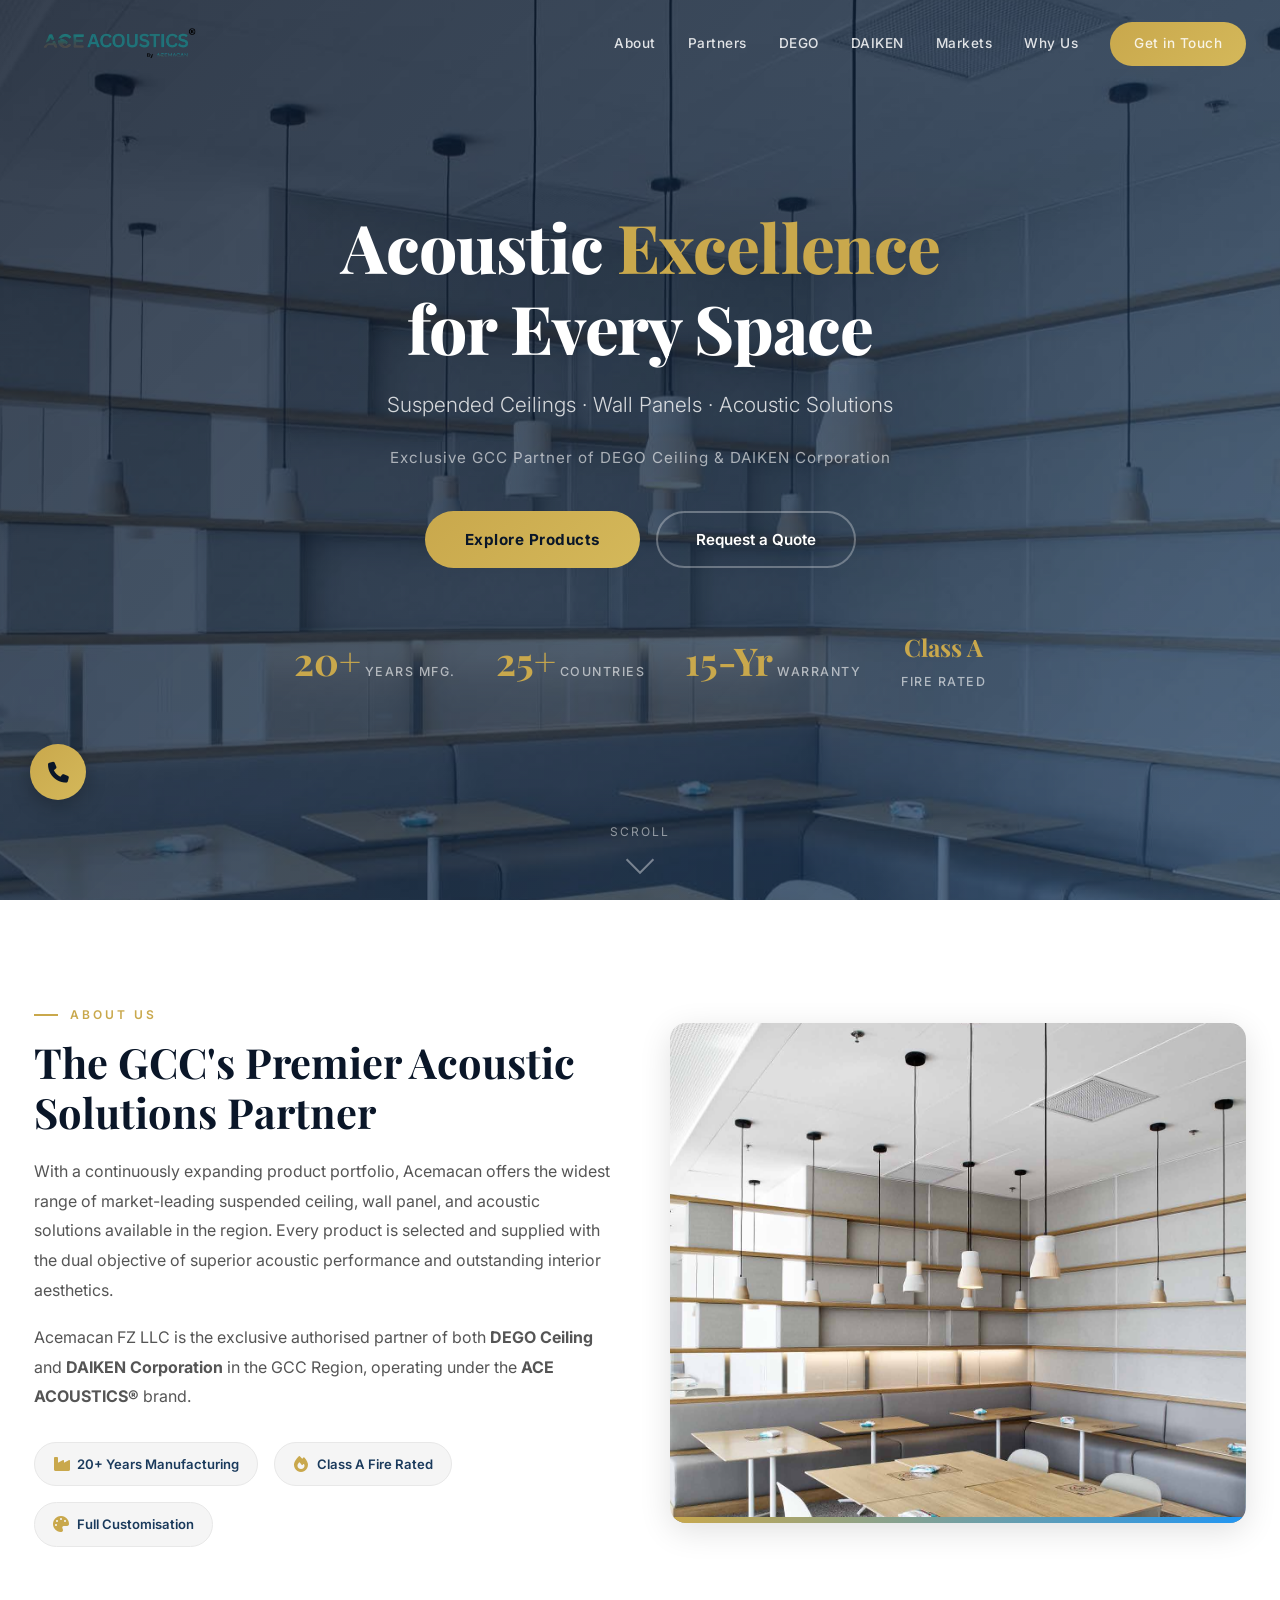
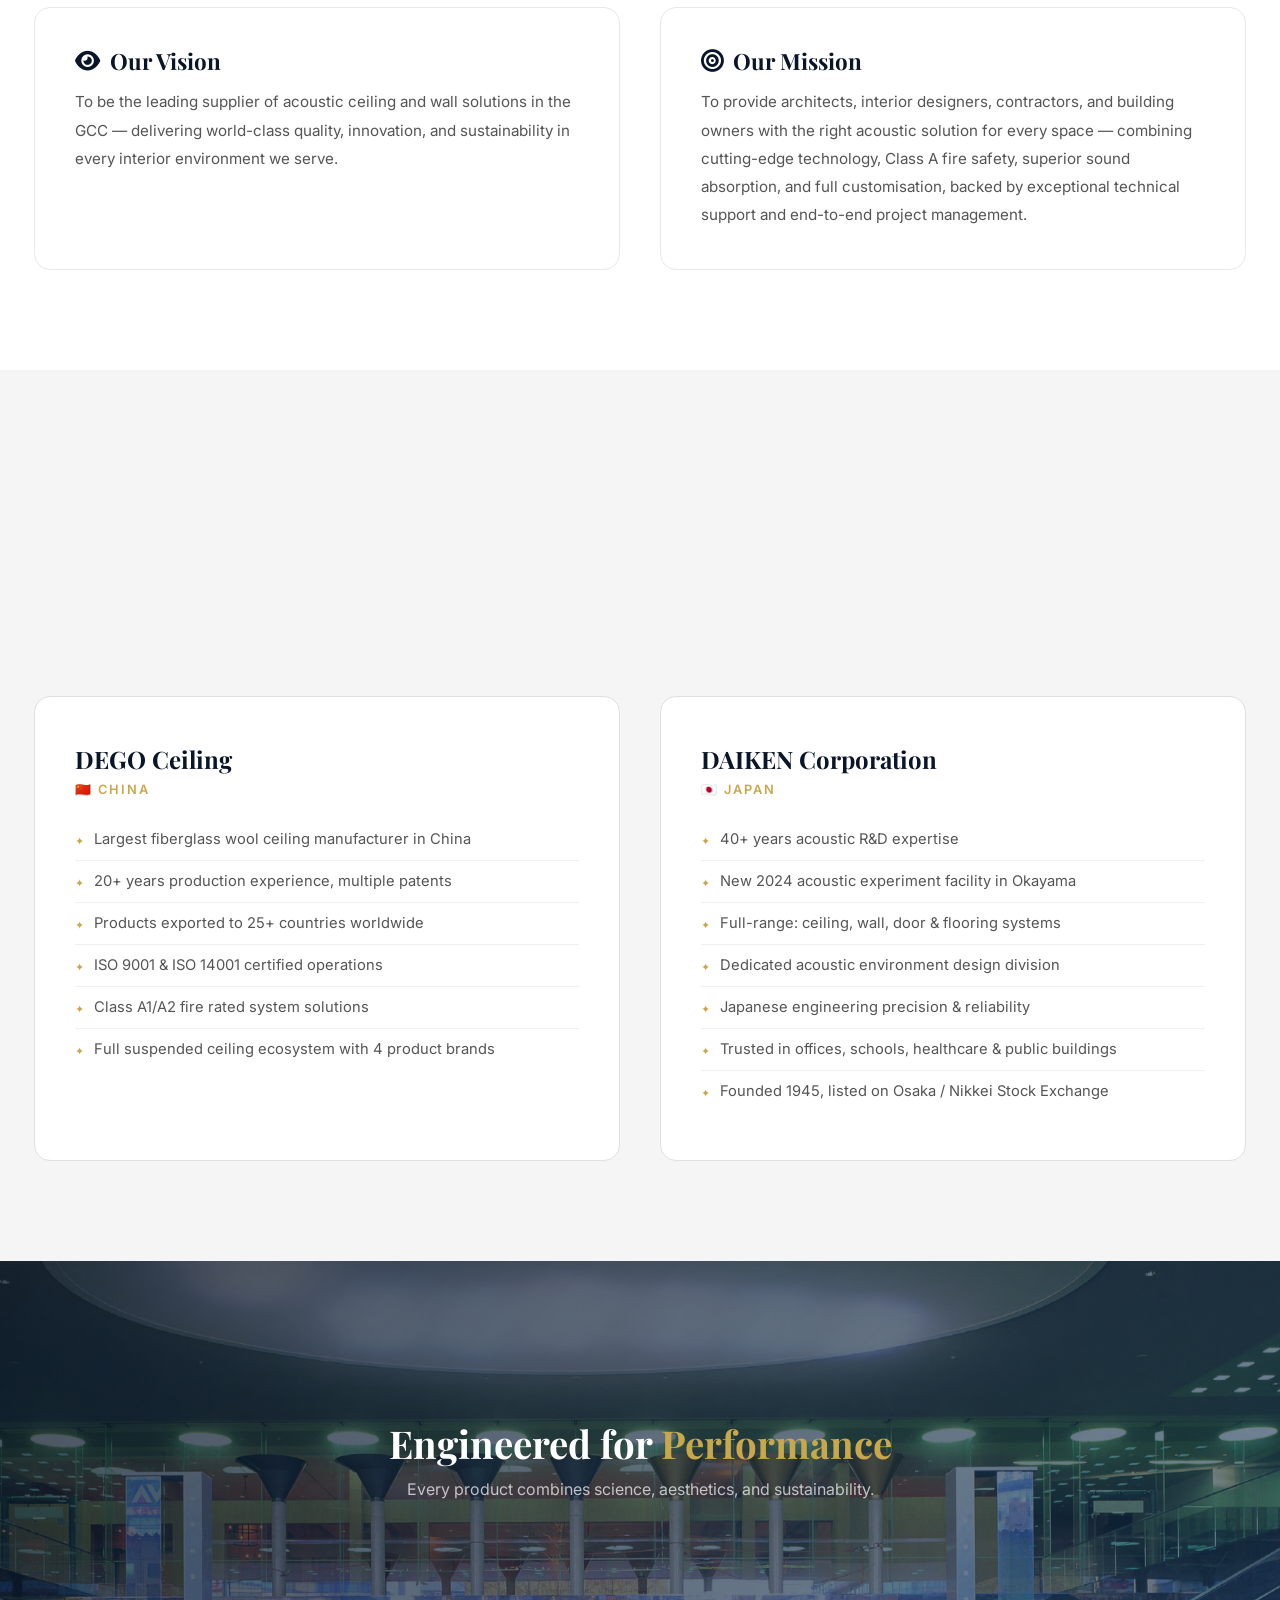
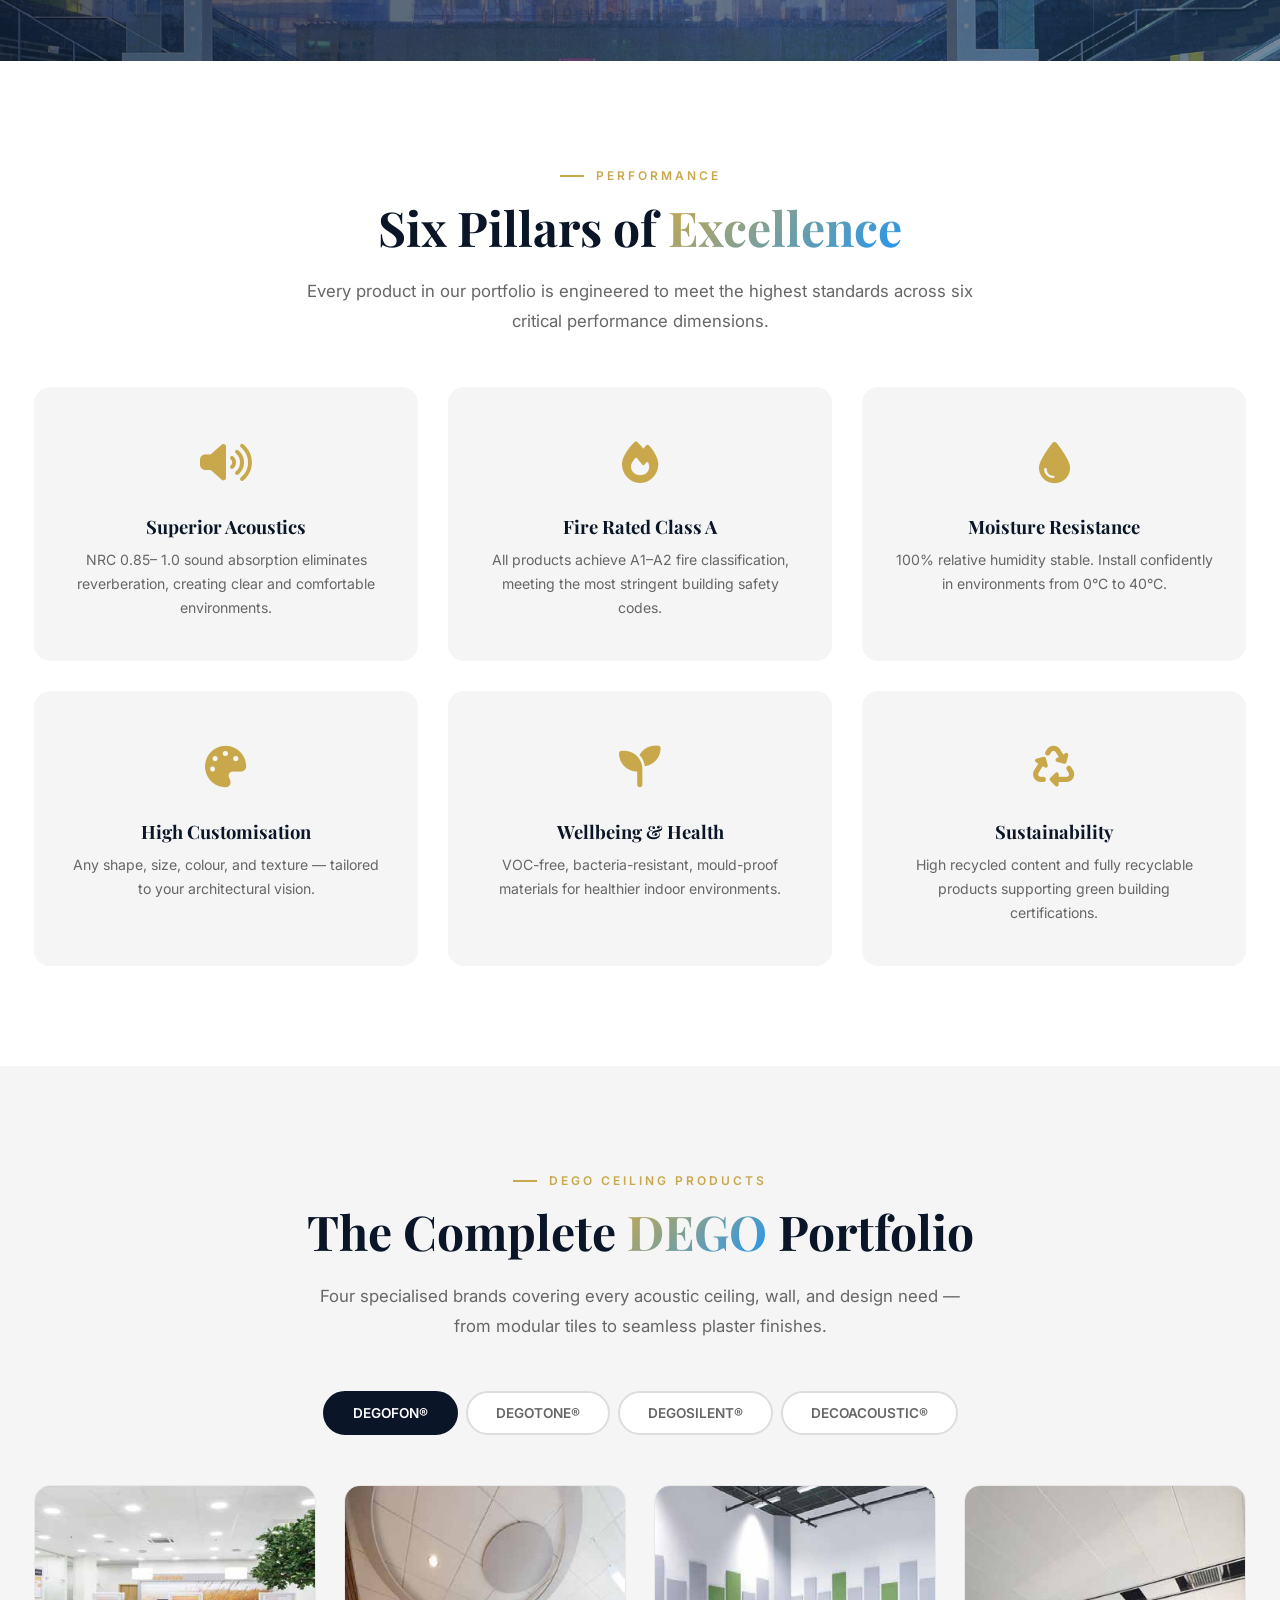
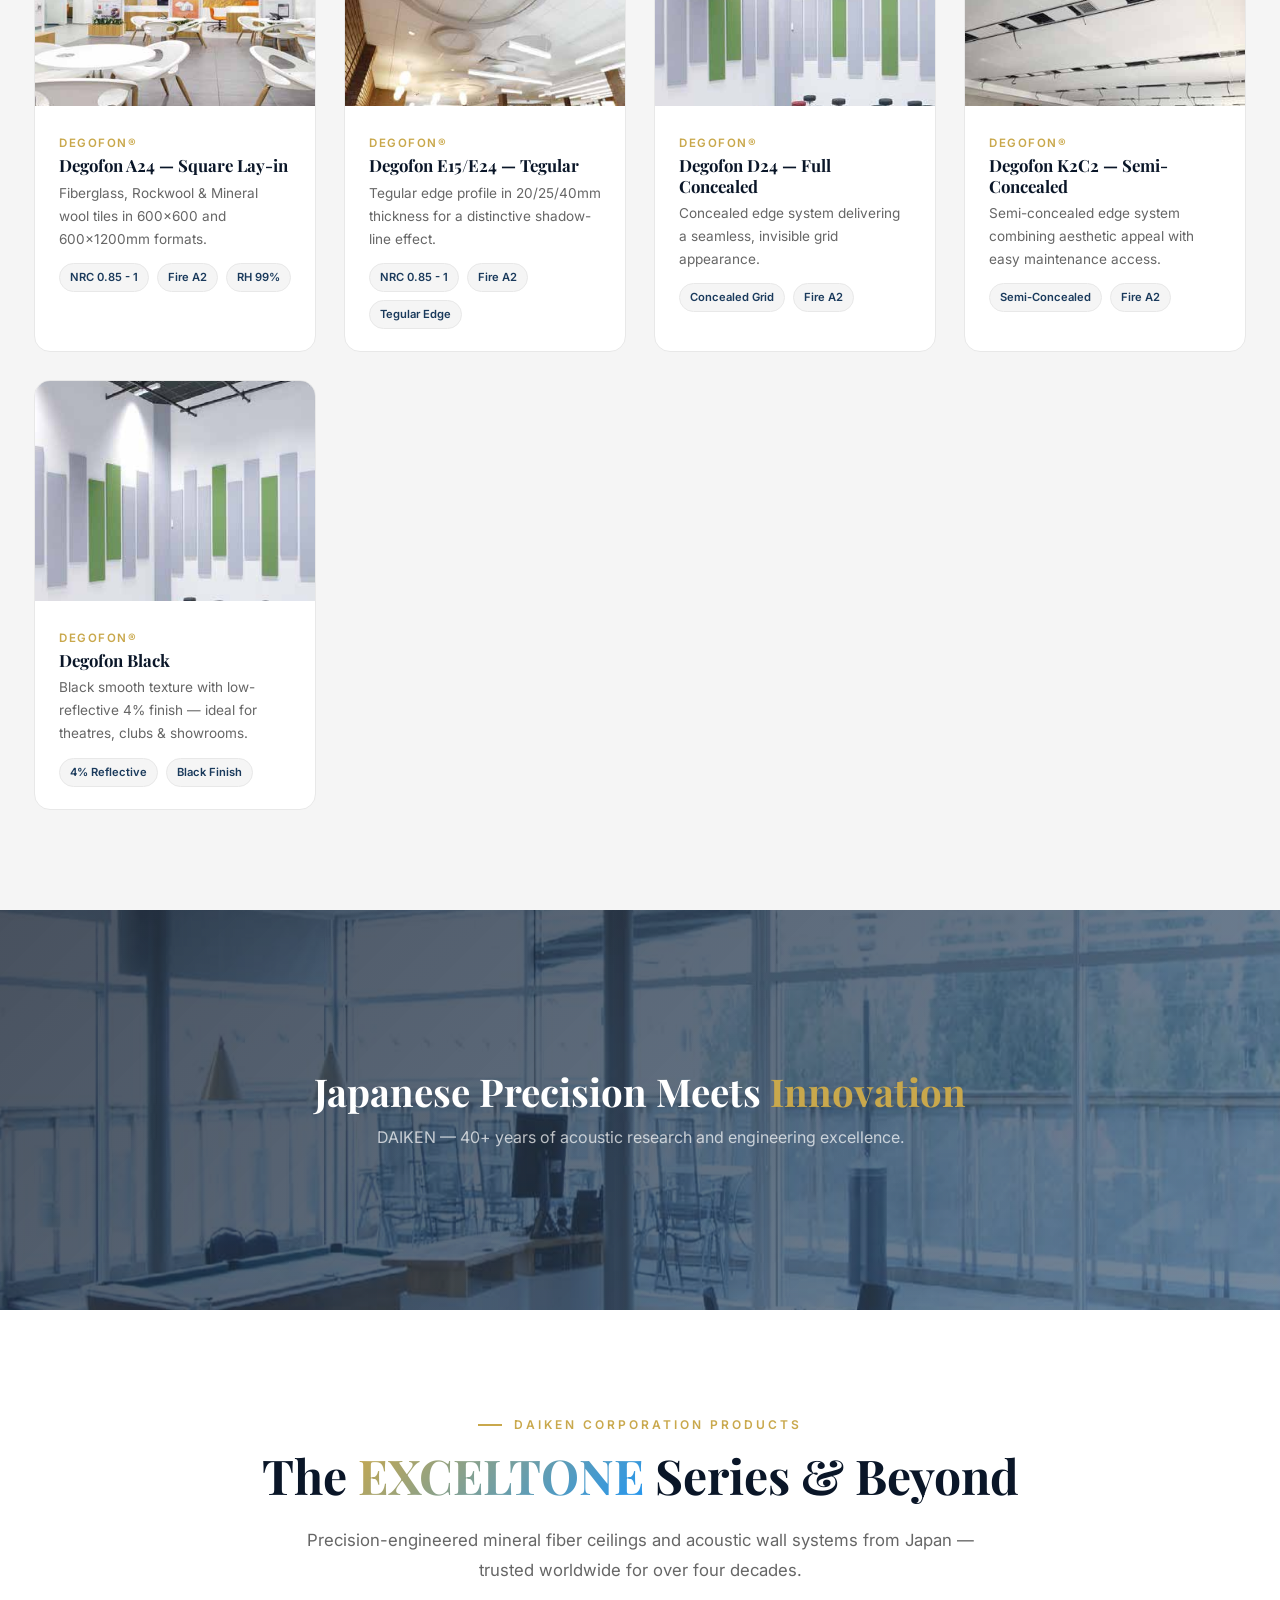
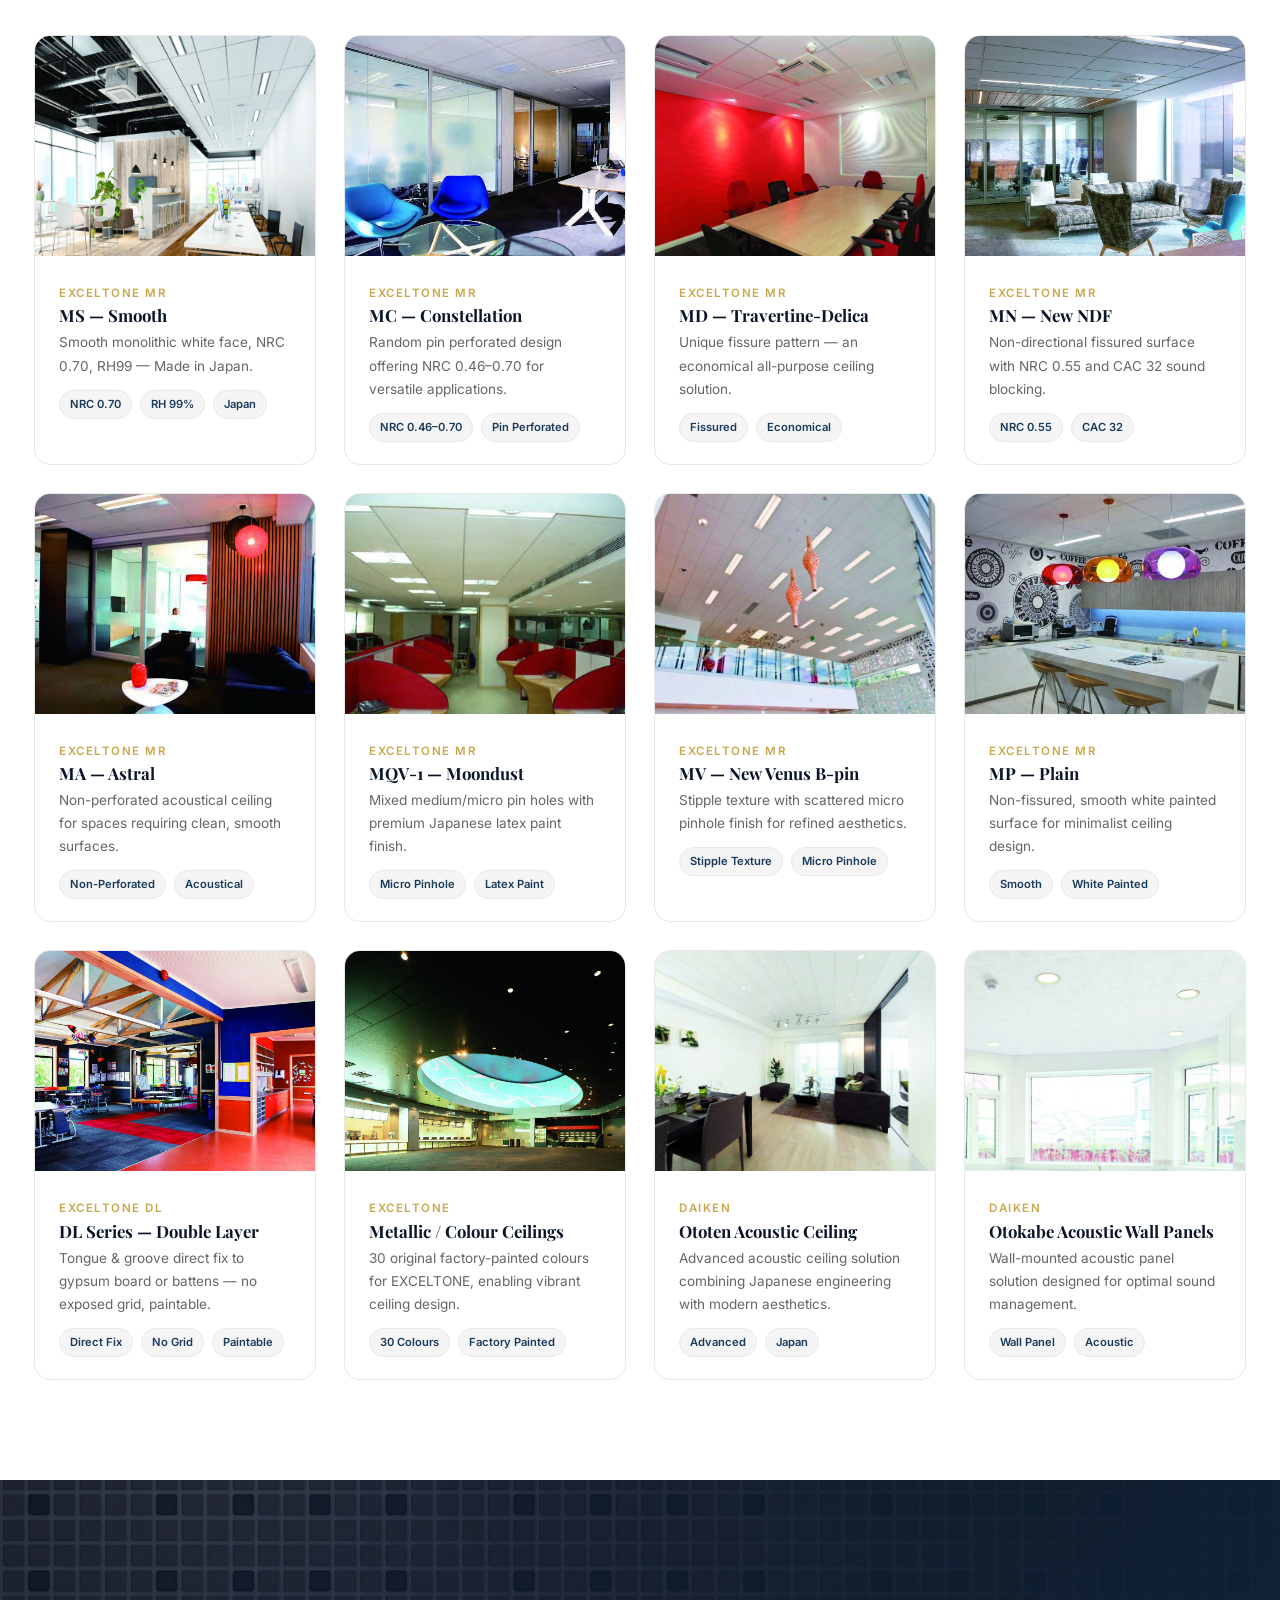
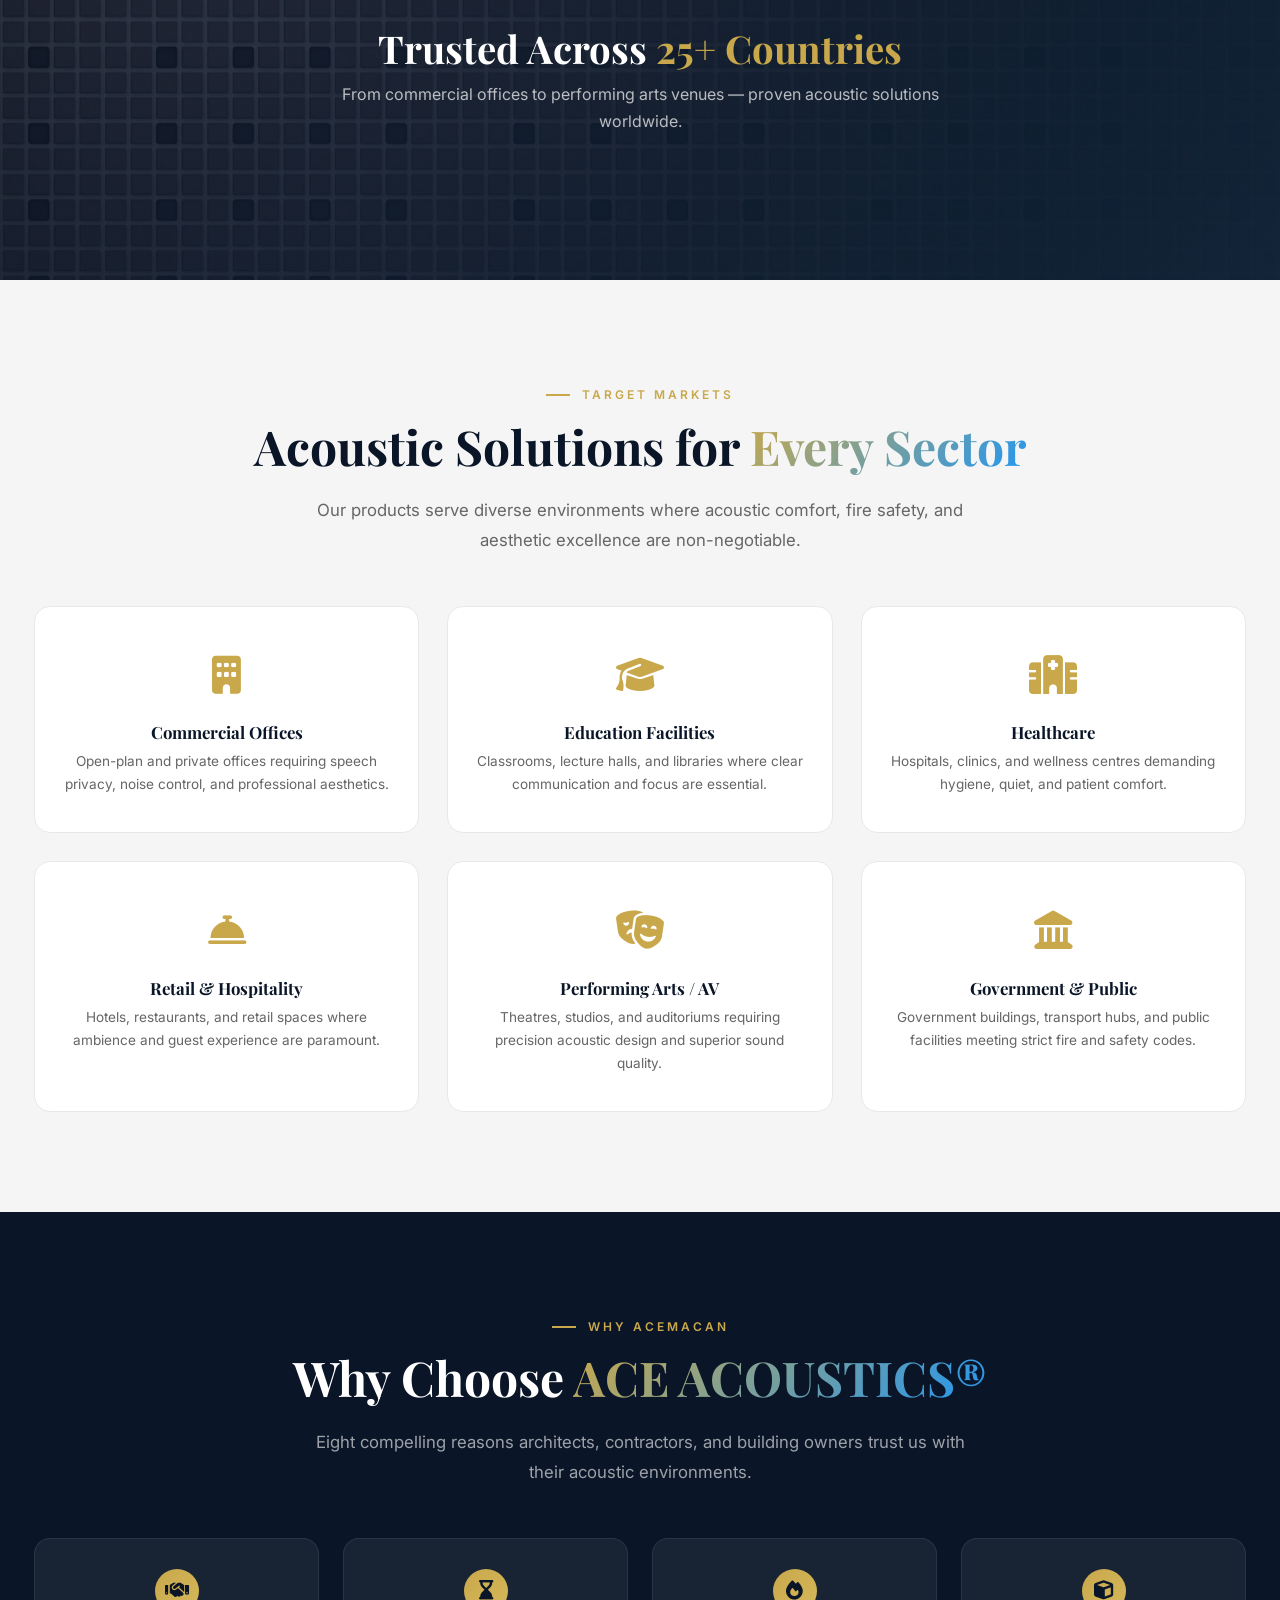
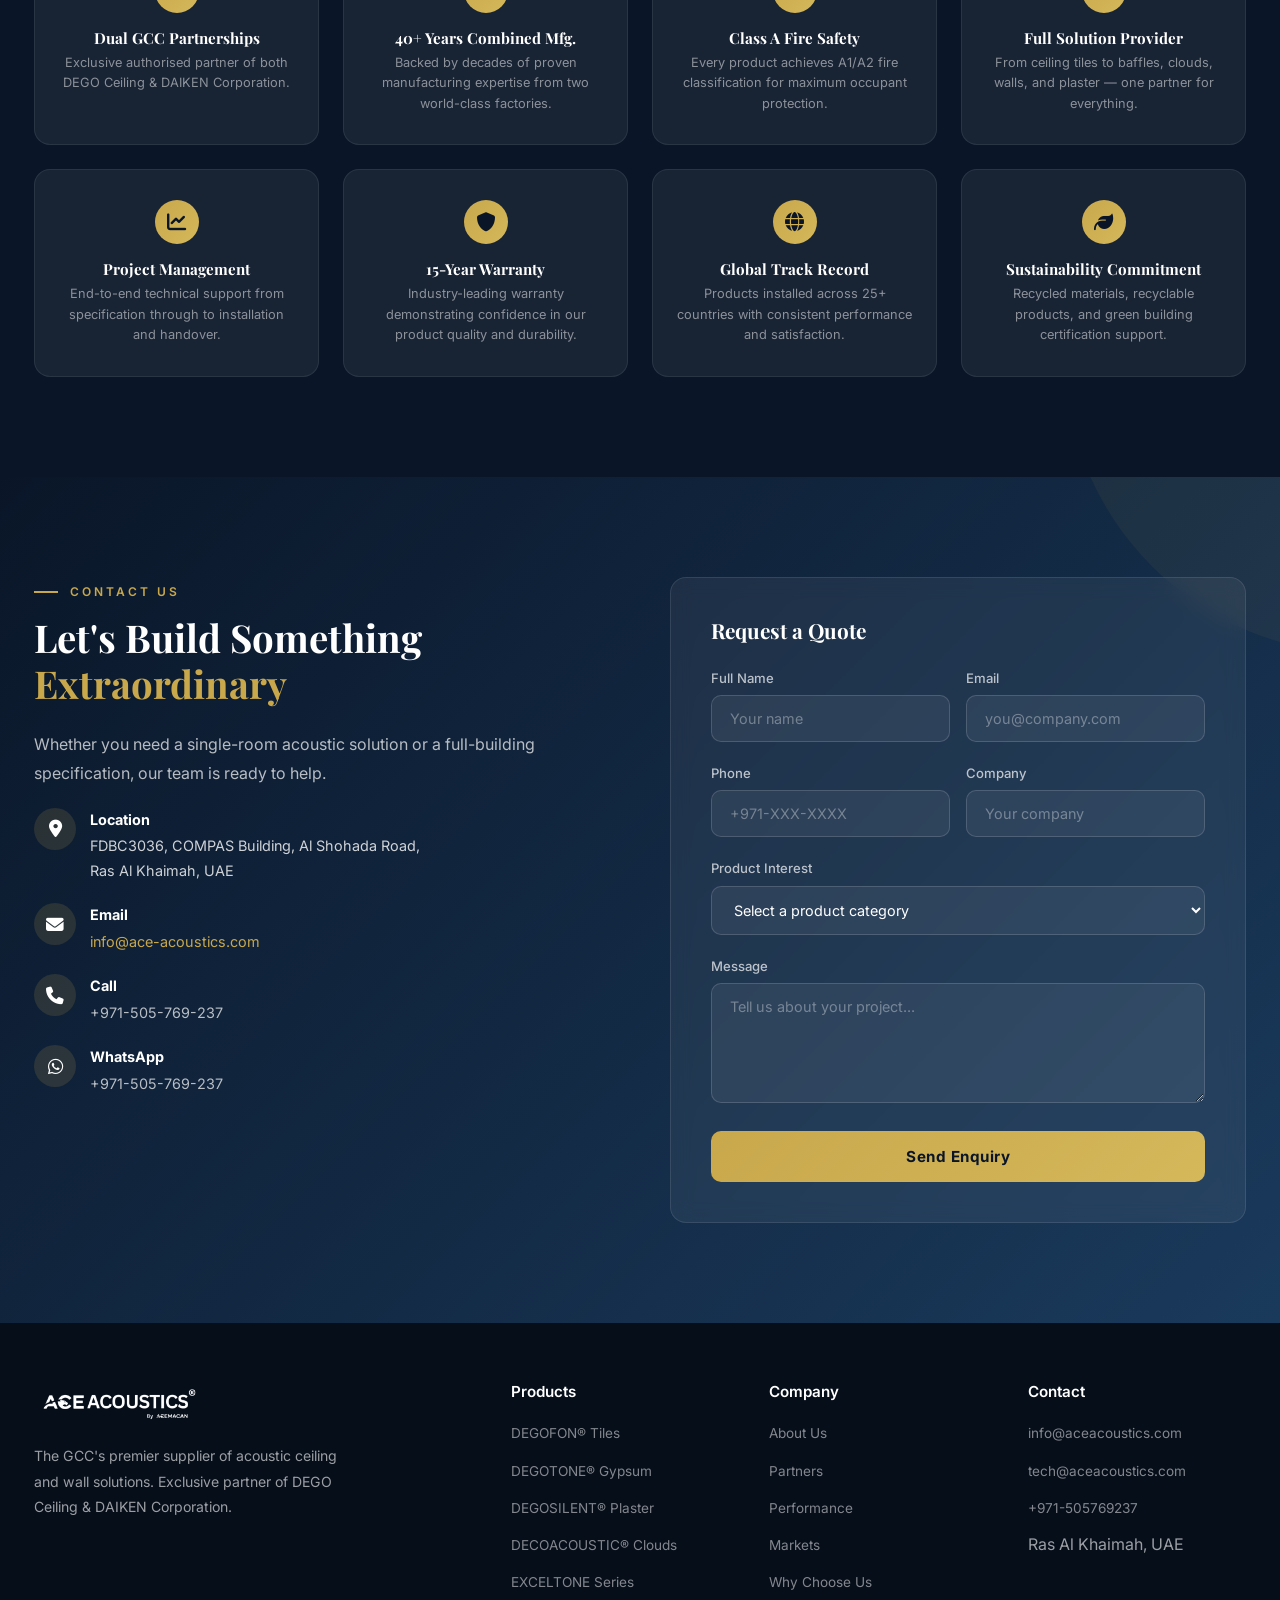
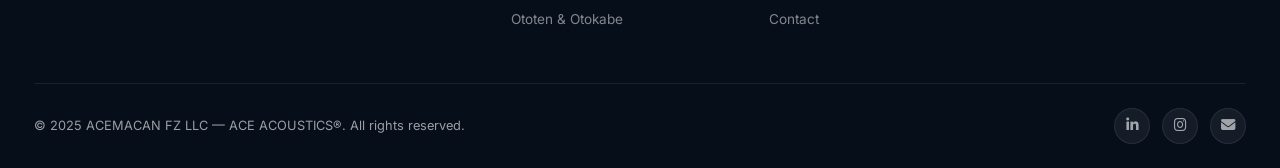
==== index.html @ f7e5c651 "Enhance website with superb animations and professional icons - Move floating call button to left si" ====
<!DOCTYPE html>
<html lang="en">
<head>
<meta charset="UTF-8">
<meta name="viewport" content="width=device-width, initial-scale=1.0">
<meta name="description" content="ACE ACOUSTICS® — Premium suspended ceiling, wall panel, and acoustic solutions for the GCC region. Exclusive partner of DEGO Ceiling &amp; DAIKEN Corporation.">
<meta name="keywords" content="acoustic ceiling, wall panels, suspended ceiling, DEGO, DAIKEN, GCC, UAE, acoustic solutions">
<title>ACE ACOUSTICS® — Acoustic Excellence for Every Space</title>
<link rel="preconnect" href="https://fonts.googleapis.com">
<link rel="preconnect" href="https://fonts.gstatic.com" crossorigin>
<link href="https://fonts.googleapis.com/css2?family=Inter:wght@300;400;500;600;700&family=Playfair+Display:wght@400;500;600;700;800&display=swap" rel="stylesheet">
<link rel="stylesheet" href="https://cdnjs.cloudflare.com/ajax/libs/font-awesome/6.4.0/css/all.min.css" integrity="sha512-iecdLmaskl7CVJkEZSMUkrQ6usKu8zCwADMUWNQ0DPnqydZfghQc3xVjjaRu4mYk6kVfV5I8ggAQewo5V7e5Z5A==" crossorigin="anonymous" referrerpolicy="no-referrer">
<style>
/* ───────── RESET & BASE ───────── */
*,*::before,*::after{box-sizing:border-box;margin:0;padding:0}
html{scroll-behavior:smooth;font-size:16px}
body{font-family:'Inter',sans-serif;color:#333;background:#fff;overflow-x:hidden;line-height:1.7}
img{max-width:100%;height:auto;display:block}
a{text-decoration:none;color:inherit}
ul{list-style:none}
h1,h2,h3,h4,h5,h6{font-family:'Playfair Display',serif;line-height:1.2}

/* ───────── PALETTE VARS ───────── */
:root{
  --primary:#0a1628;
  --secondary:#1a3a5c;
  --accent:#c9a84c;
  --accent-alt:#2196F3;
  --white:#ffffff;
  --light:#f5f5f5;
  --text:#333333;
  --glass:rgba(10,22,40,.72);
  --glass-border:rgba(201,168,76,.18);
  --shadow:0 8px 32px rgba(0,0,0,.12);
  --radius:16px;
  --transition:.35s cubic-bezier(.4,0,.2,1);
}

/* ───────── UTILITIES ───────── */
.container{max-width:1260px;margin:0 auto;padding:0 24px}
.section-pad{padding:100px 0}
.text-center{text-align:center}
.section-label{
  display:inline-block;font-family:'Inter',sans-serif;font-size:.75rem;font-weight:600;
  letter-spacing:3px;text-transform:uppercase;color:var(--accent);
  margin-bottom:12px;position:relative;padding-left:36px;
}
.section-label::before{
  content:'';position:absolute;left:0;top:50%;transform:translateY(-50%);
  width:24px;height:2px;background:var(--accent);
}
.section-title{
  font-size:clamp(2rem,4vw,3rem);font-weight:700;color:var(--primary);margin-bottom:20px;
}
.section-title .gradient-text{
  background:linear-gradient(135deg,var(--accent),var(--accent-alt));
  -webkit-background-clip:text;-webkit-text-fill-color:transparent;
  background-clip:text;
}
.section-subtitle{
  font-size:1.05rem;color:#666;max-width:680px;margin:0 auto 50px;line-height:1.8;
}

/* ───────── SCROLL ANIMATIONS ───────── */
.reveal{opacity:0;transform:translateY(40px);transition:opacity .7s var(--transition),transform .7s var(--transition)}
.reveal.visible{opacity:1;transform:translateY(0)}
.reveal-left{opacity:0;transform:translateX(-60px);transition:opacity .7s var(--transition),transform .7s var(--transition)}
.reveal-left.visible{opacity:1;transform:translateX(0)}
.reveal-right{opacity:0;transform:translateX(60px);transition:opacity .7s var(--transition),transform .7s var(--transition)}
.reveal-right.visible{opacity:1;transform:translateX(0)}

/* ───────── FLOATING ANIMATION ───────── */
@keyframes float{0%,100%{transform:translateY(0)}50%{transform:translateY(-10px)}}
.floating{animation:float 3s ease-in-out infinite}

/* ───────── NAVBAR ───────── */
.navbar{
  position:fixed;top:0;left:0;width:100%;z-index:1000;
  padding:16px 0;transition:all .4s ease;
}
.navbar.scrolled{
  background:var(--glass);backdrop-filter:blur(20px) saturate(1.8);
  -webkit-backdrop-filter:blur(20px) saturate(1.8);
  border-bottom:1px solid var(--glass-border);padding:10px 0;
}
.navbar .container{display:flex;align-items:center;justify-content:space-between}
.nav-logo{display:flex;align-items:center;flex-shrink:0;height:56px}
.nav-logo img{height:44px;width:auto;display:block;transition:filter .3s}
.navbar.scrolled .nav-logo img{filter:brightness(0) invert(1)}
.nav-links{display:flex;gap:32px;align-items:center}
.nav-links a{
  font-size:.85rem;font-weight:500;color:rgba(255,255,255,.85);letter-spacing:.5px;
  position:relative;transition:color .3s;
}
.nav-links a::after{
  content:'';position:absolute;bottom:-4px;left:0;width:0;height:2px;
  background:var(--accent);transition:width .3s;
}
.nav-links a:hover{color:var(--accent)}
.nav-links a:hover::after{width:100%}
.nav-cta{
  background:linear-gradient(135deg,var(--accent),#d4b85a);color:var(--primary);
  padding:10px 24px;border-radius:30px;font-weight:600;font-size:.85rem;
  transition:transform .3s,box-shadow .3s;border:none;cursor:pointer;
}
.nav-cta:hover{transform:translateY(-2px);box-shadow:0 6px 20px rgba(201,168,76,.4)}
.hamburger{display:none;flex-direction:column;gap:5px;cursor:pointer;background:none;border:none;padding:4px}
.hamburger span{width:26px;height:2px;background:#fff;transition:all .3s;display:block;border-radius:2px}

/* ───── MOBILE NAV ───── */
@media(max-width:768px){
  .nav-links{
    position:fixed;top:0;right:-100%;width:280px;height:100vh;
    background:var(--primary);flex-direction:column;padding:80px 40px 40px;
    gap:24px;transition:right .4s ease;box-shadow:-4px 0 30px rgba(0,0,0,.3);
  }
  .nav-links.open{right:0}
  .hamburger{display:flex}
  .nav-links a{font-size:1rem}
}

/* ───────── HERO ───────── */
.hero{
  position:relative;min-height:100vh;display:flex;align-items:center;
  justify-content:center;overflow:hidden;
}
.hero-bg{
  position:absolute;inset:0;
  background:url('assets/images/dego/dego_p1_0.jpeg') center/cover no-repeat;
  transform:scale(1.1);will-change:transform;
}
.hero-overlay{position:absolute;inset:0;background:linear-gradient(135deg,rgba(10,22,40,.82),rgba(26,58,92,.7))}
.hero-content{position:relative;z-index:2;text-align:center;max-width:900px;padding:0 24px}
.hero-content h1{
  font-size:clamp(2.4rem,5.5vw,4.2rem);color:#fff;font-weight:800;margin-bottom:20px;
  letter-spacing:-1px;
}
.hero-content h1 .accent{color:var(--accent)}
.hero-subtitle{
  font-size:clamp(1rem,2vw,1.3rem);color:rgba(255,255,255,.8);margin-bottom:16px;
  font-weight:300;min-height:2em;
}
.hero-tagline{
  font-size:.95rem;color:rgba(255,255,255,.6);margin-bottom:40px;letter-spacing:1px;
  font-family:'Inter',sans-serif;
}
.hero-buttons{display:flex;gap:16px;justify-content:center;flex-wrap:wrap;margin-bottom:60px}
.btn-primary{
  background:linear-gradient(135deg,var(--accent),#d4b85a);color:var(--primary);
  padding:16px 40px;border-radius:50px;font-weight:700;font-size:.95rem;
  transition:all .3s;border:none;cursor:pointer;letter-spacing:.5px;
}
.btn-primary:hover{transform:translateY(-3px);box-shadow:0 8px 30px rgba(201,168,76,.45)}
.btn-secondary{
  border:2px solid rgba(255,255,255,.3);color:#fff;padding:14px 38px;
  border-radius:50px;font-weight:600;font-size:.95rem;transition:all .3s;
  background:transparent;cursor:pointer;
}
.btn-secondary:hover{border-color:var(--accent);color:var(--accent);background:rgba(201,168,76,.08)}
.hero-stats{display:flex;gap:40px;justify-content:center;flex-wrap:wrap}
.hero-stat{text-align:center}
.hero-stat-number{
  font-family:'Playfair Display',serif;font-size:2.4rem;font-weight:700;
  color:var(--accent);display:block;
}
.hero-stat-label{font-size:.78rem;color:rgba(255,255,255,.6);text-transform:uppercase;letter-spacing:1.5px;font-weight:500}
.hero-scroll{
  position:absolute;bottom:30px;left:50%;transform:translateX(-50%);z-index:3;
  color:rgba(255,255,255,.5);font-size:.75rem;text-align:center;letter-spacing:2px;
}
.hero-scroll .arrow{display:block;margin:8px auto 0;width:20px;height:20px;border-right:2px solid rgba(255,255,255,.4);border-bottom:2px solid rgba(255,255,255,.4);transform:rotate(45deg);animation:bounce 2s infinite}
@keyframes bounce{0%,100%{transform:rotate(45deg) translate(0,0)}50%{transform:rotate(45deg) translate(6px,6px)}}

/* ───────── ABOUT ───────── */
.about{background:var(--white)}
.about-grid{display:grid;grid-template-columns:1fr 1fr;gap:60px;align-items:center}
.about-text h2{font-size:clamp(1.8rem,3.5vw,2.6rem);color:var(--primary);margin-bottom:20px}
.about-text p{color:#555;margin-bottom:18px;line-height:1.85}
.about-image{position:relative;border-radius:var(--radius);overflow:hidden;box-shadow:var(--shadow)}
.about-image img{width:100%;height:500px;object-fit:cover;transition:transform .6s}
.about-image:hover img{transform:scale(1.04)}
.about-image .accent-bar{
  position:absolute;bottom:0;left:0;width:100%;height:6px;
  background:linear-gradient(90deg,var(--accent),var(--accent-alt));
}
.about-badges{display:flex;gap:16px;margin-top:30px;flex-wrap:wrap}
.about-badge{
  display:flex;align-items:center;gap:8px;background:var(--light);
  padding:10px 18px;border-radius:30px;font-size:.82rem;font-weight:600;
  color:var(--secondary);border:1px solid #e8e8e8;
}
.about-badge i{font-size:1rem;color:var(--accent);width:16px;text-align:center}

/* vision / mission */
.vm-grid{display:grid;grid-template-columns:1fr 1fr;gap:40px;margin-top:60px}
.vm-card{
  padding:40px;border-radius:var(--radius);position:relative;overflow:hidden;
  border:1px solid #e8e8e8;transition:all .4s;
}
.vm-card:hover{transform:translateY(-4px);box-shadow:var(--shadow);border-color:var(--accent)}
.vm-card h3{font-size:1.4rem;color:var(--primary);margin-bottom:14px;display:flex;align-items:center;gap:10px}
.vm-card p{color:#555;line-height:1.85;font-size:.95rem}

@media(max-width:768px){
  .about-grid{grid-template-columns:1fr;gap:40px}
  .vm-grid{grid-template-columns:1fr}
}

/* ───────── PARTNERS ───────── */
.partners{background:var(--light)}
.partners-grid{display:grid;grid-template-columns:1fr 1fr;gap:40px}
.partner-card{
  background:#fff;border-radius:var(--radius);padding:48px 40px;
  border:1px solid #e0e0e0;transition:all .45s;position:relative;overflow:hidden;
}
.partner-card::before{
  content:'';position:absolute;top:0;left:0;width:100%;height:4px;
  background:linear-gradient(90deg,var(--accent),var(--accent-alt));
  transform:scaleX(0);transform-origin:left;transition:transform .5s;
}
.partner-card:hover{transform:translateY(-8px);box-shadow:0 20px 50px rgba(0,0,0,.1)}
.partner-card:hover::before{transform:scaleX(1)}
.partner-card h3{font-size:1.5rem;color:var(--primary);margin-bottom:6px}
.partner-card .partner-origin{font-size:.8rem;color:var(--accent);font-weight:600;text-transform:uppercase;letter-spacing:2px;margin-bottom:18px}
.partner-card ul{padding:0}
.partner-card li{
  padding:8px 0;color:#555;font-size:.92rem;border-bottom:1px solid #f0f0f0;
  display:flex;align-items:flex-start;gap:10px;
}
.partner-card li::before{content:'✦';color:var(--accent);font-size:.7rem;margin-top:5px;flex-shrink:0}
.partner-card li:last-child{border:none}

@media(max-width:768px){.partners-grid{grid-template-columns:1fr}}

/* ───────── PARALLAX DIVIDER ───────── */
.parallax-divider{
  height:400px;position:relative;overflow:hidden;
  display:flex;align-items:center;justify-content:center;
}
.parallax-divider .parallax-img{
  position:absolute;inset:-20%;width:140%;height:140%;
  background-size:cover;background-position:center;
  will-change:transform;
}
.parallax-divider .parallax-overlay{
  position:absolute;inset:0;background:linear-gradient(135deg,rgba(10,22,40,.75),rgba(26,58,92,.6));
}
.parallax-divider .parallax-content{position:relative;z-index:2;text-align:center;color:#fff;padding:0 24px}
.parallax-divider .parallax-content h2{font-size:clamp(1.6rem,3.5vw,2.4rem);margin-bottom:10px}
.parallax-divider .parallax-content p{font-size:1rem;color:rgba(255,255,255,.7);max-width:600px;margin:0 auto}

/* ───────── PERFORMANCE PILLARS ───────── */
.pillars{background:var(--white)}
.pillars-grid{display:grid;grid-template-columns:repeat(3,1fr);gap:30px}
.pillar-card{
  background:var(--light);border-radius:var(--radius);padding:40px 30px;text-align:center;
  transition:all .4s;border:1px solid transparent;position:relative;overflow:hidden;
}
.pillar-card::after{
  content:'';position:absolute;inset:0;border-radius:var(--radius);
  background:linear-gradient(135deg,rgba(201,168,76,.05),rgba(33,150,243,.05));
  opacity:0;transition:opacity .4s;
}
.pillar-card:hover{transform:translateY(-6px);border-color:var(--accent);box-shadow:0 12px 40px rgba(201,168,76,.12)}
.pillar-card:hover::after{opacity:1}
.pillar-icon{font-size:2.6rem;margin-bottom:18px;display:block;position:relative;z-index:1;color:var(--accent)}
.pillar-card h3{font-size:1.15rem;color:var(--primary);margin-bottom:10px;position:relative;z-index:1}
.pillar-card p{font-size:.88rem;color:#666;position:relative;z-index:1;line-height:1.7}

@media(max-width:768px){.pillars-grid{grid-template-columns:1fr}}
@media(min-width:769px) and (max-width:1024px){.pillars-grid{grid-template-columns:repeat(2,1fr)}}

/* ───────── PRODUCT TABS (DEGO) ───────── */
.products-dego{background:var(--light)}
.tabs-nav{display:flex;gap:8px;justify-content:center;flex-wrap:wrap;margin-bottom:50px}
.tab-btn{
  padding:12px 28px;border-radius:30px;border:2px solid #ddd;background:#fff;
  font-family:'Inter',sans-serif;font-size:.85rem;font-weight:600;color:#666;
  cursor:pointer;transition:all .3s;
}
.tab-btn.active,.tab-btn:hover{
  background:var(--primary);color:#fff;border-color:var(--primary);
}
.tab-panel{display:none}
.tab-panel.active{display:block}
.products-grid{display:grid;grid-template-columns:repeat(auto-fill,minmax(280px,1fr));gap:28px}
.product-card{
  background:#fff;border-radius:var(--radius);overflow:hidden;
  border:1px solid #e8e8e8;transition:all .45s;position:relative;
  perspective:800px;
}
.product-card:hover{transform:translateY(-6px);box-shadow:0 16px 44px rgba(0,0,0,.1)}
.product-card-img{
  height:220px;overflow:hidden;position:relative;
}
.product-card-img img{
  width:100%;height:100%;object-fit:cover;transition:transform .5s;
}
.product-card:hover .product-card-img img{transform:scale(1.08)}
.product-card-img .img-overlay{
  position:absolute;inset:0;
  background:linear-gradient(to top,rgba(10,22,40,.6),transparent);
  opacity:0;transition:opacity .4s;
}
.product-card:hover .img-overlay{opacity:1}
.product-card-body{padding:22px 24px}
.product-card-body h4{font-size:1.05rem;color:var(--primary);margin-bottom:6px}
.product-card-body .product-brand{font-size:.72rem;color:var(--accent);font-weight:600;text-transform:uppercase;letter-spacing:1.5px;margin-bottom:8px}
.product-card-body p{font-size:.85rem;color:#666;line-height:1.7}
.product-card-body .product-specs{
  display:flex;gap:8px;flex-wrap:wrap;margin-top:12px;
}
.product-spec{
  font-size:.7rem;padding:4px 10px;border-radius:20px;background:var(--light);
  color:var(--secondary);font-weight:600;border:1px solid #e8e8e8;
}

/* ───────── DAIKEN PRODUCTS ───────── */
.products-daiken{background:var(--white)}
.daiken-grid{display:grid;grid-template-columns:repeat(auto-fill,minmax(280px,1fr));gap:28px}

/* ───────── APPLICATIONS ───────── */
.applications{background:var(--light)}
.app-grid{display:grid;grid-template-columns:repeat(3,1fr);gap:28px}
.app-card{
  background:#fff;border-radius:var(--radius);padding:36px 28px;text-align:center;
  transition:all .4s;border:1px solid #e8e8e8;
}
.app-card:hover{transform:translateY(-6px);box-shadow:var(--shadow);border-color:var(--accent)}
.app-icon{font-size:2.4rem;margin-bottom:14px;display:block;color:var(--accent)}
.app-card h4{font-size:1.05rem;color:var(--primary);margin-bottom:8px}
.app-card p{font-size:.85rem;color:#666;line-height:1.7}

@media(max-width:768px){.app-grid{grid-template-columns:1fr}}
@media(min-width:769px) and (max-width:1024px){.app-grid{grid-template-columns:repeat(2,1fr)}}

/* ───────── WHY CHOOSE ───────── */
.why-choose{background:var(--primary);color:#fff}
.why-choose .section-title{color:#fff}
.why-choose .section-subtitle{color:rgba(255,255,255,.6)}
.why-grid{display:grid;grid-template-columns:repeat(4,1fr);gap:24px}
.why-item{
  background:rgba(255,255,255,.06);border:1px solid rgba(255,255,255,.08);
  border-radius:var(--radius);padding:30px 24px;text-align:center;
  transition:all .4s;
}
.why-item:hover{background:rgba(201,168,76,.1);border-color:var(--accent);transform:translateY(-4px)}
.why-check{
  width:44px;height:44px;border-radius:50%;background:linear-gradient(135deg,var(--accent),#d4b85a);
  display:flex;align-items:center;justify-content:center;margin:0 auto 16px;
  font-size:1.2rem;color:var(--primary);font-weight:700;
}
.why-item h4{font-size:.95rem;margin-bottom:6px}
.why-item p{font-size:.8rem;color:rgba(255,255,255,.5);line-height:1.6}

@media(max-width:1024px){.why-grid{grid-template-columns:repeat(2,1fr)}}
@media(max-width:480px){.why-grid{grid-template-columns:1fr}}

/* ───────── CONTACT ───────── */
.contact{
  background:linear-gradient(135deg,var(--primary),var(--secondary));
  color:#fff;position:relative;overflow:hidden;
}
.contact::before{
  content:'';position:absolute;top:-50%;right:-30%;width:600px;height:600px;
  border-radius:50%;background:rgba(201,168,76,.06);
}
.contact-grid{display:grid;grid-template-columns:1fr 1fr;gap:60px;position:relative;z-index:1}
.contact-info h2{font-size:clamp(1.8rem,3vw,2.4rem);margin-bottom:24px}
.contact-info p{color:rgba(255,255,255,.7);margin-bottom:20px;line-height:1.8}
.contact-detail{display:flex;align-items:flex-start;gap:14px;margin-bottom:20px}
.contact-detail .icon{
  width:42px;height:42px;border-radius:50%;background:rgba(201,168,76,.15);
  display:flex;align-items:center;justify-content:center;font-size:1.1rem;flex-shrink:0;
}
.contact-detail .detail-text{font-size:.9rem;color:rgba(255,255,255,.8)}
.contact-detail .detail-text strong{display:block;color:#fff;margin-bottom:2px}
.contact-form{
  background:rgba(255,255,255,.06);border:1px solid rgba(255,255,255,.1);
  border-radius:var(--radius);padding:40px;backdrop-filter:blur(10px);
}
.form-group{margin-bottom:20px}
.form-group label{display:block;font-size:.82rem;font-weight:500;margin-bottom:6px;color:rgba(255,255,255,.7)}
.form-group input,.form-group textarea,.form-group select{
  width:100%;padding:14px 18px;border:1px solid rgba(255,255,255,.15);
  border-radius:10px;background:rgba(255,255,255,.06);color:#fff;
  font-family:'Inter',sans-serif;font-size:.9rem;transition:border-color .3s;
  outline:none;
}
.form-group input::placeholder,.form-group textarea::placeholder{color:rgba(255,255,255,.35)}
.form-group input:focus,.form-group textarea:focus{border-color:var(--accent)}
.form-group textarea{resize:vertical;min-height:120px}
.form-row{display:grid;grid-template-columns:1fr 1fr;gap:16px}
.form-submit{
  width:100%;padding:16px;border:none;border-radius:10px;
  background:linear-gradient(135deg,var(--accent),#d4b85a);color:var(--primary);
  font-weight:700;font-size:.95rem;cursor:pointer;transition:all .3s;
  font-family:'Inter',sans-serif;letter-spacing:.5px;
}
.form-submit:hover{transform:translateY(-2px);box-shadow:0 8px 24px rgba(201,168,76,.35)}

@media(max-width:768px){
  .contact-grid{grid-template-columns:1fr}
  .form-row{grid-template-columns:1fr}
}

/* ───────── FOOTER ───────── */
.footer{background:#060e1a;color:rgba(255,255,255,.6);padding:60px 0 0}
.footer-grid{display:grid;grid-template-columns:2fr 1fr 1fr 1fr;gap:40px;padding-bottom:40px;border-bottom:1px solid rgba(255,255,255,.08)}
.footer-brand p{font-size:.88rem;line-height:1.8;margin-top:16px;max-width:320px}
.footer-brand img{height:44px;width:auto;display:block;filter:brightness(0) invert(1)}
.footer h4{color:#fff;font-size:.95rem;margin-bottom:18px;font-family:'Inter',sans-serif;font-weight:600}
.footer ul li{margin-bottom:10px}
.footer ul a{font-size:.85rem;color:rgba(255,255,255,.5);transition:color .3s}
.footer ul a:hover{color:var(--accent)}
.footer-bottom{display:flex;justify-content:space-between;align-items:center;padding:24px 0;flex-wrap:wrap;gap:12px}
.footer-bottom p{font-size:.8rem}
.footer-socials{display:flex;gap:12px}
.footer-socials a{
  width:36px;height:36px;border-radius:50%;background:rgba(255,255,255,.06);
  display:flex;align-items:center;justify-content:center;font-size:.9rem;
  transition:all .3s;border:1px solid rgba(255,255,255,.08);
}
.footer-socials a:hover{background:var(--accent);color:var(--primary);border-color:var(--accent)}

@media(max-width:768px){.footer-grid{grid-template-columns:1fr 1fr;gap:30px}}
@media(max-width:480px){.footer-grid{grid-template-columns:1fr}}

/* ───────── COUNTER ANIMATION ───────── */
.counter{display:inline-block}

/* ───────── BACK TO TOP ───────── */
.back-to-top{
  position:fixed;bottom:30px;right:30px;width:48px;height:48px;border-radius:50%;
  background:linear-gradient(135deg,var(--accent),#d4b85a);color:var(--primary);
  display:flex;align-items:center;justify-content:center;font-size:1.2rem;
  cursor:pointer;opacity:0;visibility:hidden;transition:all .4s;z-index:999;
  border:none;box-shadow:0 4px 16px rgba(201,168,76,.3);
}
.back-to-top.show{opacity:1;visibility:visible}
.back-to-top:hover{transform:translateY(-4px);box-shadow:0 8px 24px rgba(201,168,76,.45)}

/* ───────── FLOATING CONTACT BUTTONS ───────── */
.floating-buttons{position:fixed;bottom:100px;left:30px;display:flex;flex-direction:column;gap:12px;z-index:998}
.floating-btn{
  width:56px;height:56px;border-radius:50%;border:none;cursor:pointer;
  display:flex;align-items:center;justify-content:center;font-size:1.3rem;
  transition:all .3s cubic-bezier(.34,.1,.68,.55);box-shadow:0 6px 20px rgba(0,0,0,.25);text-decoration:none;
  font-weight:600;animation:float-button 3s ease-in-out infinite;
}
.floating-btn:hover{
  transform:translateY(-8px) scale(1.15);box-shadow:0 12px 32px rgba(0,0,0,.35);
}
.floating-btn.call{
  background:linear-gradient(135deg,var(--accent),#d4b85a);color:var(--primary);
}
@keyframes float-button{0%,100%{transform:translateY(0)}50%{transform:translateY(-10px)}}
@media(max-width:768px){
  .floating-buttons{bottom:80px;left:20px}
  .floating-btn{width:50px;height:50px;font-size:1.1rem}
}

/* ───────── MOBILE OVERLAY ───────── */
.mobile-overlay{
  position:fixed;inset:0;background:rgba(0,0,0,.5);z-index:998;
  opacity:0;visibility:hidden;transition:all .3s;
}
.mobile-overlay.show{opacity:1;visibility:visible}

/* ───────── LOADER ───────── */
@keyframes spin{0%{transform:rotate(0deg)}100%{transform:rotate(360deg)}}
@keyframes pulse{0%,100%{opacity:1}50%{opacity:.3}}
@keyframes glow{0%{filter:drop-shadow(0 0 10px var(--accent)) drop-shadow(0 0 20px rgba(201,168,76,.3))}50%{filter:drop-shadow(0 0 30px var(--accent)) drop-shadow(0 0 60px rgba(201,168,76,.8)) drop-shadow(0 0 100px rgba(201,168,76,.4))}100%{filter:drop-shadow(0 0 10px var(--accent)) drop-shadow(0 0 20px rgba(201,168,76,.3))}}
@keyframes float-up{0%{transform:translateY(20px);opacity:0}50%{opacity:1}100%{transform:translateY(-20px);opacity:0}}
@keyframes scale-pulse{0%,100%{transform:scale(1)}50%{transform:scale(1.1)}}
@keyframes shimmer{0%{background-position:0 0}100%{background-position:1000px 0}}
.loader{
  position:fixed;top:0;left:0;width:100%;height:100%;background:linear-gradient(135deg,#ffffff 0%,#f5f5f5 50%,#fafafa 100%);
  display:flex;flex-direction:column;align-items:center;justify-content:center;
  z-index:2000;opacity:1;visibility:visible;transition:opacity .5s,visibility .5s;
}
.loader.hidden{opacity:0;visibility:hidden;pointer-events:none}
.loader-content{text-align:center;max-width:400px}
.loader-inner{position:relative;width:320px;height:240px;margin:0 auto 50px;display:flex;align-items:center;justify-content:center}
.loader-logo{width:220px;height:auto;animation:glow 2.5s ease-in-out infinite,scale-pulse 3s ease-in-out infinite;filter:drop-shadow(0 0 20px var(--accent));position:relative;z-index:2}
.loader-ring{
  position:absolute;width:300px;height:300px;border:4px solid transparent;
  border-top:4px solid var(--accent);border-right:4px solid var(--accent);
  border-radius:50%;animation:spin 2s linear infinite;z-index:1;box-shadow:inset 0 0 40px rgba(201,168,76,.2);
}
.loader-ring::after{
  content:'';position:absolute;width:240px;height:240px;border:3px solid transparent;
  border-bottom:3px solid var(--accent);border-left:3px solid var(--accent);
  border-radius:50%;top:28px;left:28px;animation:spin 3s linear infinite reverse;box-shadow:inset 0 0 30px rgba(201,168,76,.15);
}
.loader-ring::before{
  content:'';position:absolute;width:360px;height:360px;border:2px dashed rgba(201,168,76,.3);
  border-radius:50%;top:-30px;left:-30px;animation:spin 4s linear infinite;z-index:0;
}
.loader-text{font-size:1.6rem;font-weight:700;color:var(--primary);margin-bottom:12px;letter-spacing:3px;font-family:'Playfair Display',serif;animation:pulse 2s ease-in-out infinite;}
.loader-subtitle{font-size:.95rem;color:var(--secondary);letter-spacing:1.5px;text-transform:uppercase;font-weight:500;margin-bottom:40px;}
.loader-dots{display:flex;justify-content:center;gap:8px}
.loader-dot{width:10px;height:10px;border-radius:50%;background:var(--accent);animation:float-up 1.4s ease-in-out infinite;box-shadow:0 0 10px rgba(201,168,76,.5);}
.loader-dot:nth-child(1){animation-delay:0s}
.loader-dot:nth-child(2){animation-delay:.2s}
.loader-dot:nth-child(3){animation-delay:.4s}
</style>
</head>
<body>

<!-- ════════ LOADER ════════ -->
<div class="loader" id="loader">
  <div class="loader-content">
    <div class="loader-inner">
      <img src="assets/images/aceacousticslogofinal.png" alt="ACE ACOUSTICS Logo" class="loader-logo">
      <div class="loader-ring"></div>
    </div>
    <div class="loader-text">ACE ACOUSTICS®</div>
    <div class="loader-subtitle">Premium Acoustic Solutions</div>
    <div class="loader-dots">
      <div class="loader-dot"></div>
      <div class="loader-dot"></div>
      <div class="loader-dot"></div>
    </div>
  </div>
</div>

<!-- ════════ NAVBAR ════════ -->
<nav class="navbar" id="navbar" role="navigation" aria-label="Main navigation">
  <div class="container">
    <a href="#" class="nav-logo" aria-label="ACE ACOUSTICS home">
      <img src="assets/images/aceacousticslogofinal.png" alt="ACE ACOUSTICS® Logo" width="565" height="118">
    </a>
    <div class="nav-links" id="navLinks" role="menubar">
      <a href="#about" role="menuitem">About</a>
      <a href="#partners" role="menuitem">Partners</a>
      <a href="#dego-products" role="menuitem">DEGO</a>
      <a href="#daiken-products" role="menuitem">DAIKEN</a>
      <a href="#applications" role="menuitem">Markets</a>
      <a href="#why-choose" role="menuitem">Why Us</a>
      <a href="#contact" class="nav-cta" role="menuitem">Get in Touch</a>
    </div>
    <button class="hamburger" id="hamburger" aria-label="Toggle navigation menu" aria-expanded="false">
      <span></span><span></span><span></span>
    </button>
  </div>
</nav>
<div class="mobile-overlay" id="mobileOverlay"></div>

<!-- ════════ HERO ════════ -->
<section class="hero" id="hero">
  <div class="hero-bg" id="heroBg"></div>
  <div class="hero-overlay"></div>
  <div class="hero-content reveal">
    <h1>Acoustic <span class="accent">Excellence</span><br>for Every Space</h1>
    <p class="hero-subtitle" id="heroSubtitle" aria-live="polite"></p>
    <p class="hero-tagline">Exclusive GCC Partner of DEGO Ceiling &amp; DAIKEN Corporation</p>
    <div class="hero-buttons">
      <a href="#dego-products" class="btn-primary">Explore Products</a>
      <a href="#contact" class="btn-secondary">Request a Quote</a>
    </div>
    <div class="hero-stats">
      <div class="hero-stat floating" style="animation-delay:0s">
        <span class="hero-stat-number counter" data-target="20" data-suffix="+">0</span>
        <span class="hero-stat-label">Years Mfg.</span>
      </div>
      <div class="hero-stat floating" style="animation-delay:.4s">
        <span class="hero-stat-number counter" data-target="25" data-suffix="+">0</span>
        <span class="hero-stat-label">Countries</span>
      </div>
      <div class="hero-stat floating" style="animation-delay:.8s">
        <span class="hero-stat-number counter" data-target="15" data-suffix="-Yr">0</span>
        <span class="hero-stat-label">Warranty</span>
      </div>
      <div class="hero-stat floating" style="animation-delay:1.2s">
        <span class="hero-stat-number" style="font-size:1.5rem;line-height:2.4rem">Class A</span>
        <span class="hero-stat-label">Fire Rated</span>
      </div>
    </div>
  </div>
  <div class="hero-scroll" aria-hidden="true">
    SCROLL<span class="arrow"></span>
  </div>
</section>

<!-- ════════ ABOUT ════════ -->
<section class="about section-pad" id="about">
  <div class="container">
    <div class="about-grid">
      <div class="about-text reveal-left">
        <span class="section-label">About Us</span>
        <h2>The GCC's Premier <span class="gradient-text">Acoustic Solutions</span> Partner</h2>
        <p>With a continuously expanding product portfolio, Acemacan offers the widest range of market-leading suspended ceiling, wall panel, and acoustic solutions available in the region. Every product is selected and supplied with the dual objective of superior acoustic performance and outstanding interior aesthetics.</p>
        <p>Acemacan FZ LLC is the exclusive authorised partner of both <strong>DEGO Ceiling</strong> and <strong>DAIKEN Corporation</strong> in the GCC Region, operating under the <strong>ACE ACOUSTICS®</strong> brand.</p>
        <div class="about-badges">
          <div class="about-badge"><i class="fa-solid fa-industry"></i> 20+ Years Manufacturing</div>
          <div class="about-badge"><i class="fa-solid fa-fire"></i> Class A Fire Rated</div>
          <div class="about-badge"><i class="fa-solid fa-palette"></i> Full Customisation</div>
        </div>
      </div>
      <div class="about-image reveal-right">
        <img src="assets/images/dego/dego_p2_0.jpeg" alt="Premium acoustic ceiling installation by ACE Acoustics" loading="lazy" width="600" height="500">
        <div class="accent-bar"></div>
      </div>
    </div>

    <div class="vm-grid">
      <div class="vm-card reveal">
        <h3><i class="fa-solid fa-eye"></i> Our Vision</h3>
        <p>To be the leading supplier of acoustic ceiling and wall solutions in the GCC — delivering world-class quality, innovation, and sustainability in every interior environment we serve.</p>
      </div>
      <div class="vm-card reveal">
        <h3><i class="fa-solid fa-bullseye"></i> Our Mission</h3>
        <p>To provide architects, interior designers, contractors, and building owners with the right acoustic solution for every space — combining cutting-edge technology, Class A fire safety, superior sound absorption, and full customisation, backed by exceptional technical support and end-to-end project management.</p>
      </div>
    </div>
  </div>
</section>

<!-- ════════ PARTNERS ════════ -->
<section class="partners section-pad" id="partners">
  <div class="container">
    <div class="text-center reveal">
      <span class="section-label">Strategic Partners</span>
      <h2 class="section-title">Our <span class="gradient-text">Exclusive Partnerships</span></h2>
      <p class="section-subtitle">Bringing together the finest acoustic manufacturers from China and Japan to deliver unmatched ceiling and wall solutions across the GCC.</p>
    </div>
    <div class="partners-grid">
      <div class="partner-card reveal-left">
        <h3>DEGO Ceiling</h3>
        <p class="partner-origin">🇨🇳 China</p>
        <ul>
          <li>Largest fiberglass wool ceiling manufacturer in China</li>
          <li>20+ years production experience, multiple patents</li>
          <li>Products exported to 25+ countries worldwide</li>
          <li>ISO 9001 &amp; ISO 14001 certified operations</li>
          <li>Class A1/A2 fire rated system solutions</li>
          <li>Full suspended ceiling ecosystem with 4 product brands</li>
        </ul>
      </div>
      <div class="partner-card reveal-right">
        <h3>DAIKEN Corporation</h3>
        <p class="partner-origin">🇯🇵 Japan</p>
        <ul>
          <li>40+ years acoustic R&amp;D expertise</li>
          <li>New 2024 acoustic experiment facility in Okayama</li>
          <li>Full-range: ceiling, wall, door &amp; flooring systems</li>
          <li>Dedicated acoustic environment design division</li>
          <li>Japanese engineering precision &amp; reliability</li>
          <li>Trusted in offices, schools, healthcare &amp; public buildings</li>
          <li>Founded 1945, listed on Osaka / Nikkei Stock Exchange</li>
        </ul>
      </div>
    </div>
  </div>
</section>

<!-- ════════ PARALLAX DIVIDER 1 ════════ -->
<section class="parallax-divider" aria-hidden="true">
  <div class="parallax-img" style="background-image:url('assets/images/daiken/daiken_p7_0.jpeg')"></div>
  <div class="parallax-overlay"></div>
  <div class="parallax-content">
    <h2>Engineered for <span style="color:var(--accent)">Performance</span></h2>
    <p>Every product combines science, aesthetics, and sustainability.</p>
  </div>
</section>

<!-- ════════ PERFORMANCE PILLARS ════════ -->
<section class="pillars section-pad" id="pillars">
  <div class="container">
    <div class="text-center reveal">
      <span class="section-label">Performance</span>
      <h2 class="section-title">Six Pillars of <span class="gradient-text">Excellence</span></h2>
      <p class="section-subtitle">Every product in our portfolio is engineered to meet the highest standards across six critical performance dimensions.</p>
    </div>
    <div class="pillars-grid">
      <div class="pillar-card reveal">
        <span class="pillar-icon"><i class="fa-solid fa-volume-high"></i></span>
        <h3>Superior Acoustics</h3>
        <p>NRC 0.85– 1.0 sound absorption eliminates reverberation, creating clear and comfortable environments.</p>
      </div>
      <div class="pillar-card reveal">
        <span class="pillar-icon"><i class="fa-solid fa-fire"></i></span>
        <h3>Fire Rated Class A</h3>
        <p>All products achieve A1–A2 fire classification, meeting the most stringent building safety codes.</p>
      </div>
      <div class="pillar-card reveal">
        <span class="pillar-icon"><i class="fa-solid fa-droplet"></i></span>
        <h3>Moisture Resistance</h3>
        <p>100% relative humidity stable. Install confidently in environments from 0°C to 40°C.</p>
      </div>
      <div class="pillar-card reveal">
        <span class="pillar-icon"><i class="fa-solid fa-palette"></i></span>
        <h3>High Customisation</h3>
        <p>Any shape, size, colour, and texture — tailored to your architectural vision.</p>
      </div>
      <div class="pillar-card reveal">
        <span class="pillar-icon"><i class="fa-solid fa-seedling"></i></span>
        <h3>Wellbeing &amp; Health</h3>
        <p>VOC-free, bacteria-resistant, mould-proof materials for healthier indoor environments.</p>
      </div>
      <div class="pillar-card reveal">
        <span class="pillar-icon"><i class="fa-solid fa-recycle"></i></span>
        <h3>Sustainability</h3>
        <p>High recycled content and fully recyclable products supporting green building certifications.</p>
      </div>
    </div>
  </div>
</section>

<!-- ════════ DEGO PRODUCTS ════════ -->
<section class="products-dego section-pad" id="dego-products">
  <div class="container">
    <div class="text-center reveal">
      <span class="section-label">DEGO Ceiling Products</span>
      <h2 class="section-title">The Complete <span class="gradient-text">DEGO</span> Portfolio</h2>
      <p class="section-subtitle">Four specialised brands covering every acoustic ceiling, wall, and design need — from modular tiles to seamless plaster finishes.</p>
    </div>

    <div class="tabs-nav reveal" role="tablist" aria-label="DEGO product categories">
      <button class="tab-btn active" data-tab="degofon" role="tab" aria-selected="true" aria-controls="panel-degofon">DEGOFON®</button>
      <button class="tab-btn" data-tab="degotone" role="tab" aria-selected="false" aria-controls="panel-degotone">DEGOTONE®</button>
      <button class="tab-btn" data-tab="degosilent" role="tab" aria-selected="false" aria-controls="panel-degosilent">DEGOSILENT®</button>
      <button class="tab-btn" data-tab="decoacoustic" role="tab" aria-selected="false" aria-controls="panel-decoacoustic">DECOACOUSTIC®</button>
    </div>

    <!-- DEGOFON -->
    <div class="tab-panel active" id="panel-degofon" role="tabpanel">
      <div class="products-grid">
        <div class="product-card reveal">
          <div class="product-card-img">
            <img src="assets/images/dego/dego_p7_0.jpeg" alt="Degofon A24 Square Lay-in ceiling tiles" loading="lazy" width="400" height="300">
            <div class="img-overlay"></div>
          </div>
          <div class="product-card-body">
            <span class="product-brand">Degofon®</span>
            <h4>Degofon A24 — Square Lay-in</h4>
            <p>Fiberglass, Rockwool &amp; Mineral wool tiles in 600×600 and 600×1200mm formats.</p>
            <div class="product-specs">
              <span class="product-spec">NRC 0.85 - 1 </span>
              <span class="product-spec">Fire A2</span>
              <span class="product-spec">RH 99%</span>
            </div>
          </div>
        </div>
        <div class="product-card reveal">
          <div class="product-card-img">
            <img src="assets/images/dego/dego_p8_1.jpeg" alt="Degofon E15/E24 Tegular edge ceiling tiles" loading="lazy" width="400" height="300">
            <div class="img-overlay"></div>
          </div>
          <div class="product-card-body">
            <span class="product-brand">Degofon®</span>
            <h4>Degofon E15/E24 — Tegular</h4>
            <p>Tegular edge profile in 20/25/40mm thickness for a distinctive shadow-line effect.</p>
            <div class="product-specs">
              <span class="product-spec">NRC 0.85 - 1 </span>
              <span class="product-spec">Fire A2</span>
              <span class="product-spec">Tegular Edge</span>
            </div>
          </div>
        </div>
        <div class="product-card reveal">
          <div class="product-card-img">
            <img src="assets/images/dego/dego_p10_4.jpeg" alt="Degofon D24 Full Concealed ceiling system" loading="lazy" width="400" height="300">
            <div class="img-overlay"></div>
          </div>
          <div class="product-card-body">
            <span class="product-brand">Degofon®</span>
            <h4>Degofon D24 — Full Concealed</h4>
            <p>Concealed edge system delivering a seamless, invisible grid appearance.</p>
            <div class="product-specs">
              <span class="product-spec">Concealed Grid</span>
              <span class="product-spec">Fire A2</span>
            </div>
          </div>
        </div>
        <div class="product-card reveal">
          <div class="product-card-img">
            <img src="assets/images/dego/dego_p11_0.jpeg" alt="Degofon K2C2 Semi-Concealed ceiling system" loading="lazy" width="400" height="300">
            <div class="img-overlay"></div>
          </div>
          <div class="product-card-body">
            <span class="product-brand">Degofon®</span>
            <h4>Degofon K2C2 — Semi-Concealed</h4>
            <p>Semi-concealed edge system combining aesthetic appeal with easy maintenance access.</p>
            <div class="product-specs">
              <span class="product-spec">Semi-Concealed</span>
              <span class="product-spec">Fire A2</span>
            </div>
          </div>
        </div>
        <div class="product-card reveal">
          <div class="product-card-img">
            <img src="assets/images/dego/dego_p13_0.jpeg" alt="Degofon Black acoustic ceiling tiles" loading="lazy" width="400" height="300">
            <div class="img-overlay"></div>
          </div>
          <div class="product-card-body">
            <span class="product-brand">Degofon®</span>
            <h4>Degofon Black</h4>
            <p>Black smooth texture with low-reflective 4% finish — ideal for theatres, clubs &amp; showrooms.</p>
            <div class="product-specs">
              <span class="product-spec">4% Reflective</span>
              <span class="product-spec">Black Finish</span>
            </div>
          </div>
        </div>
      </div>
    </div>

    <!-- DEGOTONE -->
    <div class="tab-panel" id="panel-degotone" role="tabpanel">
      <div class="products-grid">
        <div class="product-card reveal">
          <div class="product-card-img">
            <img src="assets/images/dego/dego_p15_0.jpeg" alt="Degotone Galaxy perforated gypsum tile" loading="lazy" width="400" height="300">
            <div class="img-overlay"></div>
          </div>
          <div class="product-card-body">
            <span class="product-brand">Degotone®</span>
            <h4>Degotone Galaxy</h4>
            <p>Perforated gypsum tile with superior acoustic performance and elegant aesthetics.</p>
            <div class="product-specs">
              <span class="product-spec">NRC 0.55</span>
              <span class="product-spec">A2-s1,d0</span>
              <span class="product-spec">RH 70%</span>
            </div>
          </div>
        </div>
        <div class="product-card reveal">
          <div class="product-card-img">
            <img src="assets/images/dego/dego_p16_0.jpeg" alt="Degotone Seamless continuous finish ceiling" loading="lazy" width="400" height="300">
            <div class="img-overlay"></div>
          </div>
          <div class="product-card-body">
            <span class="product-brand">Degotone®</span>
            <h4>Degotone Seamless</h4>
            <p>Edge-to-edge continuous finish with up to 23% perforation for optimal sound control.</p>
            <div class="product-specs">
              <span class="product-spec">Seamless</span>
              <span class="product-spec">23% Perf.</span>
            </div>
          </div>
        </div>
        <div class="product-card reveal">
          <div class="product-card-img">
            <img src="assets/images/dego/dego_p17_0.jpeg" alt="Degotone BIG large format perforated boards" loading="lazy" width="400" height="300">
            <div class="img-overlay"></div>
          </div>
          <div class="product-card-body">
            <span class="product-brand">Degotone®</span>
            <h4>Degotone BIG</h4>
            <p>Large 1200×2400mm perforated boards for expansive, uninterrupted ceiling surfaces.</p>
            <div class="product-specs">
              <span class="product-spec">1200×2400mm</span>
              <span class="product-spec">Large Format</span>
            </div>
          </div>
        </div>
        <div class="product-card reveal">
          <div class="product-card-img">
            <img src="assets/images/dego/dego_p20_1.jpeg" alt="Degotone WALL Face+ decorative gypsum panels" loading="lazy" width="400" height="300">
            <div class="img-overlay"></div>
          </div>
          <div class="product-card-body">
            <span class="product-brand">Degotone®</span>
            <h4>Degotone WALL (Face+)</h4>
            <p>Decorative gypsum wall panels available in fabric, PVC, wood &amp; aluminium finishes.</p>
            <div class="product-specs">
              <span class="product-spec">Wall Panel</span>
              <span class="product-spec">Multi-Finish</span>
            </div>
          </div>
        </div>
      </div>
    </div>

    <!-- DEGOSILENT -->
    <div class="tab-panel" id="panel-degosilent" role="tabpanel">
      <div class="products-grid">
        <div class="product-card reveal">
          <div class="product-card-img">
            <img src="assets/images/dego/dego_p23_1.jpeg" alt="DegoSilent Ultra acoustic plaster system" loading="lazy" width="400" height="300">
            <div class="img-overlay"></div>
          </div>
          <div class="product-card-body">
            <span class="product-brand">DegoSilent®</span>
            <h4>DegoSilent Ultra</h4>
            <p>3-layer panel with acoustic plaster applied on-site for a seamless monolithic finish.</p>
            <div class="product-specs">
              <span class="product-spec">NRC 0.85– 1</span>
              <span class="product-spec">3-Layer</span>
            </div>
          </div>
        </div>
        <div class="product-card reveal">
          <div class="product-card-img">
            <img src="assets/images/dego/dego_p24_0.jpeg" alt="DegoSilent Plus+ recycled plaster system" loading="lazy" width="400" height="300">
            <div class="img-overlay"></div>
          </div>
          <div class="product-card-body">
            <span class="product-brand">DegoSilent®</span>
            <h4>DegoSilent Plus+</h4>
            <p>Recycled perlite &amp; cellulose plaster — sustainable choice with excellent absorption.</p>
            <div class="product-specs">
              <span class="product-spec">NRC 0.75–1.05</span>
              <span class="product-spec">Recycled</span>
            </div>
          </div>
        </div>
        <div class="product-card reveal">
          <div class="product-card-img">
            <img src="assets/images/dego/dego_p25_0.jpeg" alt="DegoSilent Pro rigid panel system" loading="lazy" width="400" height="300">
            <div class="img-overlay"></div>
          </div>
          <div class="product-card-body">
            <span class="product-brand">DegoSilent®</span>
            <h4>DegoSilent Pro</h4>
            <p>Rigid zirconium oxide glass-bead panel for demanding acoustic environments.</p>
            <div class="product-specs">
              <span class="product-spec">NRC 0.85</span>
              <span class="product-spec">Rigid Panel</span>
            </div>
          </div>
        </div>
        <div class="product-card reveal">
          <div class="product-card-img">
            <img src="assets/images/dego/dego_p25_1.jpeg" alt="DegoSilent MONO perforated gypsum ceiling" loading="lazy" width="400" height="300">
            <div class="img-overlay"></div>
          </div>
          <div class="product-card-body">
            <span class="product-brand">DegoSilent®</span>
            <h4>DegoSilent MONO</h4>
            <p>Perforated gypsum with acoustic paper backing for clean, minimal ceiling aesthetics.</p>
            <div class="product-specs">
              <span class="product-spec">NRC 0.75– 1</span>
              <span class="product-spec">Gypsum</span>
            </div>
          </div>
        </div>
      </div>
    </div>

    <!-- DECOACOUSTIC -->
    <div class="tab-panel" id="panel-decoacoustic" role="tabpanel">
      <div class="products-grid">
        <div class="product-card reveal">
          <div class="product-card-img">
            <img src="assets/images/dego/dego_p14_0.jpeg" alt="Decoacoustic Square and Rectangle Clouds" loading="lazy" width="400" height="300">
            <div class="img-overlay"></div>
          </div>
          <div class="product-card-body">
            <span class="product-brand">Decoacoustic®</span>
            <h4>Square / Rectangle Clouds</h4>
            <p>Free-hanging acoustic panels delivering open-plan sound absorption with visual elegance.</p>
            <div class="product-specs">
              <span class="product-spec">NRC 0.85</span>
              <span class="product-spec">Fire A2</span>
              <span class="product-spec">Free-Hang</span>
            </div>
          </div>
        </div>
        <div class="product-card reveal">
          <div class="product-card-img">
            <img src="assets/images/dego/dego_p16_0.jpeg" alt="Decoacoustic Circle Clouds" loading="lazy" width="400" height="300">
            <div class="img-overlay"></div>
          </div>
          <div class="product-card-body">
            <span class="product-brand">Decoacoustic®</span>
            <h4>Circle Clouds</h4>
            <p>Innovative frameless circular acoustical panels, Ø800–Ø1600mm, for dynamic ceiling landscapes.</p>
            <div class="product-specs">
              <span class="product-spec">Frameless</span>
              <span class="product-spec">Ø800–1600mm</span>
            </div>
          </div>
        </div>
        <div class="product-card reveal">
          <div class="product-card-img">
            <img src="assets/images/dego/dego_p17_0.jpeg" alt="Decoacoustic Hexagon Clouds" loading="lazy" width="400" height="300">
            <div class="img-overlay"></div>
          </div>
          <div class="product-card-body">
            <span class="product-brand">Decoacoustic®</span>
            <h4>Hexagon Clouds</h4>
            <p>Geometric hexagonal shapes creating striking patterns with NRC 0.85 absorption.</p>
            <div class="product-specs">
              <span class="product-spec">NRC 0.85</span>
              <span class="product-spec">Hexagonal</span>
            </div>
          </div>
        </div>
        <div class="product-card reveal">
          <div class="product-card-img">
            <img src="assets/images/dego/dego_p19_0.jpeg" alt="Decoacoustic Acoustic Baffles" loading="lazy" width="400" height="300">
            <div class="img-overlay"></div>
          </div>
          <div class="product-card-body">
            <span class="product-brand">Decoacoustic®</span>
            <h4>Acoustic Baffles</h4>
            <p>Rectangle, strip &amp; wave profiles in 30/40/50mm fiberglass wool for open ceilings.</p>
            <div class="product-specs">
              <span class="product-spec">Fiberglass</span>
              <span class="product-spec">Multiple Profiles</span>
            </div>
          </div>
        </div>
        <div class="product-card reveal">
          <div class="product-card-img">
            <img src="assets/images/dego/dego_p28_0.jpeg" alt="Decoacoustic Fabric Wrap Wall Panels" loading="lazy" width="400" height="300">
            <div class="img-overlay"></div>
          </div>
          <div class="product-card-body">
            <span class="product-brand">Decoacoustic®</span>
            <h4>Fabric Wrap Wall Panels</h4>
            <p>Fiberglass wool core wrapped in Class A/B fire-resistant fabric for wall-mounted acoustics.</p>
            <div class="product-specs">
              <span class="product-spec">Wall Mount</span>
              <span class="product-spec">Fire A/B Fabric</span>
            </div>
          </div>
        </div>
      </div>
    </div>
  </div>
</section>

<!-- ════════ PARALLAX DIVIDER 2 ════════ -->
<section class="parallax-divider" aria-hidden="true">
  <div class="parallax-img" style="background-image:url('assets/images/dego/dego_p34_0.jpeg')"></div>
  <div class="parallax-overlay"></div>
  <div class="parallax-content">
    <h2>Japanese Precision Meets <span style="color:var(--accent)">Innovation</span></h2>
    <p>DAIKEN — 40+ years of acoustic research and engineering excellence.</p>
  </div>
</section>

<!-- ════════ DAIKEN PRODUCTS ════════ -->
<section class="products-daiken section-pad" id="daiken-products">
  <div class="container">
    <div class="text-center reveal">
      <span class="section-label">DAIKEN Corporation Products</span>
      <h2 class="section-title">The <span class="gradient-text">EXCELTONE</span> Series &amp; Beyond</h2>
      <p class="section-subtitle">Precision-engineered mineral fiber ceilings and acoustic wall systems from Japan — trusted worldwide for over four decades.</p>
    </div>

    <div class="daiken-grid">
      <div class="product-card reveal">
        <div class="product-card-img">
          <img src="assets/images/daiken/daiken_p10_0.jpeg" alt="EXCELTONE MS Smooth mineral fiber ceiling" loading="lazy" width="400" height="300">
          <div class="img-overlay"></div>
        </div>
        <div class="product-card-body">
          <span class="product-brand">EXCELTONE MR</span>
          <h4>MS — Smooth</h4>
          <p>Smooth monolithic white face, NRC 0.70, RH99 — Made in Japan.</p>
          <div class="product-specs">
            <span class="product-spec">NRC 0.70</span>
            <span class="product-spec">RH 99%</span>
            <span class="product-spec">Japan</span>
          </div>
        </div>
      </div>
      <div class="product-card reveal">
        <div class="product-card-img">
          <img src="assets/images/daiken/daiken_p14_0.jpeg" alt="EXCELTONE MC Constellation ceiling design" loading="lazy" width="400" height="300">
          <div class="img-overlay"></div>
        </div>
        <div class="product-card-body">
          <span class="product-brand">EXCELTONE MR</span>
          <h4>MC — Constellation</h4>
          <p>Random pin perforated design offering NRC 0.46–0.70 for versatile applications.</p>
          <div class="product-specs">
            <span class="product-spec">NRC 0.46–0.70</span>
            <span class="product-spec">Pin Perforated</span>
          </div>
        </div>
      </div>
      <div class="product-card reveal">
        <div class="product-card-img">
          <img src="assets/images/daiken/daiken_p16_0.jpeg" alt="EXCELTONE MD Travertine-Delica ceiling" loading="lazy" width="400" height="300">
          <div class="img-overlay"></div>
        </div>
        <div class="product-card-body">
          <span class="product-brand">EXCELTONE MR</span>
          <h4>MD — Travertine-Delica</h4>
          <p>Unique fissure pattern — an economical all-purpose ceiling solution.</p>
          <div class="product-specs">
            <span class="product-spec">Fissured</span>
            <span class="product-spec">Economical</span>
          </div>
        </div>
      </div>
      <div class="product-card reveal">
        <div class="product-card-img">
          <img src="assets/images/daiken/daiken_p18_0.jpeg" alt="EXCELTONE MN New NDF non-directional fissured" loading="lazy" width="400" height="300">
          <div class="img-overlay"></div>
        </div>
        <div class="product-card-body">
          <span class="product-brand">EXCELTONE MR</span>
          <h4>MN — New NDF</h4>
          <p>Non-directional fissured surface with NRC 0.55 and CAC 32 sound blocking.</p>
          <div class="product-specs">
            <span class="product-spec">NRC 0.55</span>
            <span class="product-spec">CAC 32</span>
          </div>
        </div>
      </div>
      <div class="product-card reveal">
        <div class="product-card-img">
          <img src="assets/images/daiken/daiken_p20_0.jpeg" alt="EXCELTONE MA Astral non-perforated ceiling" loading="lazy" width="400" height="300">
          <div class="img-overlay"></div>
        </div>
        <div class="product-card-body">
          <span class="product-brand">EXCELTONE MR</span>
          <h4>MA — Astral</h4>
          <p>Non-perforated acoustical ceiling for spaces requiring clean, smooth surfaces.</p>
          <div class="product-specs">
            <span class="product-spec">Non-Perforated</span>
            <span class="product-spec">Acoustical</span>
          </div>
        </div>
      </div>
      <div class="product-card reveal">
        <div class="product-card-img">
          <img src="assets/images/daiken/daiken_p22_0.jpeg" alt="EXCELTONE MQV-1 Moondust ceiling" loading="lazy" width="400" height="300">
          <div class="img-overlay"></div>
        </div>
        <div class="product-card-body">
          <span class="product-brand">EXCELTONE MR</span>
          <h4>MQV-1 — Moondust</h4>
          <p>Mixed medium/micro pin holes with premium Japanese latex paint finish.</p>
          <div class="product-specs">
            <span class="product-spec">Micro Pinhole</span>
            <span class="product-spec">Latex Paint</span>
          </div>
        </div>
      </div>
      <div class="product-card reveal">
        <div class="product-card-img">
          <img src="assets/images/daiken/daiken_p26_0.jpeg" alt="EXCELTONE MV New Venus B-pin ceiling" loading="lazy" width="400" height="300">
          <div class="img-overlay"></div>
        </div>
        <div class="product-card-body">
          <span class="product-brand">EXCELTONE MR</span>
          <h4>MV — New Venus B-pin</h4>
          <p>Stipple texture with scattered micro pinhole finish for refined aesthetics.</p>
          <div class="product-specs">
            <span class="product-spec">Stipple Texture</span>
            <span class="product-spec">Micro Pinhole</span>
          </div>
        </div>
      </div>
      <div class="product-card reveal">
        <div class="product-card-img">
          <img src="assets/images/daiken/daiken_p30_0.jpeg" alt="EXCELTONE MP Plain smooth white ceiling" loading="lazy" width="400" height="300">
          <div class="img-overlay"></div>
        </div>
        <div class="product-card-body">
          <span class="product-brand">EXCELTONE MR</span>
          <h4>MP — Plain</h4>
          <p>Non-fissured, smooth white painted surface for minimalist ceiling design.</p>
          <div class="product-specs">
            <span class="product-spec">Smooth</span>
            <span class="product-spec">White Painted</span>
          </div>
        </div>
      </div>
      <div class="product-card reveal">
        <div class="product-card-img">
          <img src="assets/images/daiken/daiken_p34_0.jpeg" alt="EXCELTONE DL Series double layer ceiling" loading="lazy" width="400" height="300">
          <div class="img-overlay"></div>
        </div>
        <div class="product-card-body">
          <span class="product-brand">EXCELTONE DL</span>
          <h4>DL Series — Double Layer</h4>
          <p>Tongue &amp; groove direct fix to gypsum board or battens — no exposed grid, paintable.</p>
          <div class="product-specs">
            <span class="product-spec">Direct Fix</span>
            <span class="product-spec">No Grid</span>
            <span class="product-spec">Paintable</span>
          </div>
        </div>
      </div>
      <div class="product-card reveal">
        <div class="product-card-img">
          <img src="assets/images/daiken/daiken_p36_0.jpeg" alt="EXCELTONE Metallic Colour Ceilings" loading="lazy" width="400" height="300">
          <div class="img-overlay"></div>
        </div>
        <div class="product-card-body">
          <span class="product-brand">EXCELTONE</span>
          <h4>Metallic / Colour Ceilings</h4>
          <p>30 original factory-painted colours for EXCELTONE, enabling vibrant ceiling design.</p>
          <div class="product-specs">
            <span class="product-spec">30 Colours</span>
            <span class="product-spec">Factory Painted</span>
          </div>
        </div>
      </div>
      <div class="product-card reveal">
        <div class="product-card-img">
          <img src="assets/images/daiken/daiken_p44_0.jpeg" alt="Daiken Ototen Acoustic Ceiling" loading="lazy" width="400" height="300">
          <div class="img-overlay"></div>
        </div>
        <div class="product-card-body">
          <span class="product-brand">DAIKEN</span>
          <h4>Ototen Acoustic Ceiling</h4>
          <p>Advanced acoustic ceiling solution combining Japanese engineering with modern aesthetics.</p>
          <div class="product-specs">
            <span class="product-spec">Advanced</span>
            <span class="product-spec">Japan</span>
          </div>
        </div>
      </div>
      <div class="product-card reveal">
        <div class="product-card-img">
          <img src="assets/images/daiken/daiken_p48_0.jpeg" alt="Daiken Otokabe Acoustic Wall Panels" loading="lazy" width="400" height="300">
          <div class="img-overlay"></div>
        </div>
        <div class="product-card-body">
          <span class="product-brand">DAIKEN</span>
          <h4>Otokabe Acoustic Wall Panels</h4>
          <p>Wall-mounted acoustic panel solution designed for optimal sound management.</p>
          <div class="product-specs">
            <span class="product-spec">Wall Panel</span>
            <span class="product-spec">Acoustic</span>
          </div>
        </div>
      </div>
    </div>
  </div>
</section>

<!-- ════════ PARALLAX DIVIDER 3 ════════ -->
<section class="parallax-divider" aria-hidden="true">
  <div class="parallax-img" style="background-image:url('assets/images/daiken/daiken_p65_0.jpeg')"></div>
  <div class="parallax-overlay"></div>
  <div class="parallax-content">
    <h2>Trusted Across <span style="color:var(--accent)">25+ Countries</span></h2>
    <p>From commercial offices to performing arts venues — proven acoustic solutions worldwide.</p>
  </div>
</section>

<!-- ════════ APPLICATIONS ════════ -->
<section class="applications section-pad" id="applications">
  <div class="container">
    <div class="text-center reveal">
      <span class="section-label">Target Markets</span>
      <h2 class="section-title">Acoustic Solutions for <span class="gradient-text">Every Sector</span></h2>
      <p class="section-subtitle">Our products serve diverse environments where acoustic comfort, fire safety, and aesthetic excellence are non-negotiable.</p>
    </div>
    <div class="app-grid">
      <div class="app-card reveal">
        <span class="app-icon"><i class="fa-solid fa-building"></i></span>
        <h4>Commercial Offices</h4>
        <p>Open-plan and private offices requiring speech privacy, noise control, and professional aesthetics.</p>
      </div>
      <div class="app-card reveal">
        <span class="app-icon"><i class="fa-solid fa-graduation-cap"></i></span>
        <h4>Education Facilities</h4>
        <p>Classrooms, lecture halls, and libraries where clear communication and focus are essential.</p>
      </div>
      <div class="app-card reveal">
        <span class="app-icon"><i class="fa-solid fa-hospital"></i></span>
        <h4>Healthcare</h4>
        <p>Hospitals, clinics, and wellness centres demanding hygiene, quiet, and patient comfort.</p>
      </div>
      <div class="app-card reveal">
        <span class="app-icon"><i class="fa-solid fa-concierge-bell"></i></span>
        <h4>Retail &amp; Hospitality</h4>
        <p>Hotels, restaurants, and retail spaces where ambience and guest experience are paramount.</p>
      </div>
      <div class="app-card reveal">
        <span class="app-icon"><i class="fa-solid fa-masks-theater"></i></span>
        <h4>Performing Arts / AV</h4>
        <p>Theatres, studios, and auditoriums requiring precision acoustic design and superior sound quality.</p>
      </div>
      <div class="app-card reveal">
        <span class="app-icon"><i class="fa-solid fa-landmark"></i></span>
        <h4>Government &amp; Public</h4>
        <p>Government buildings, transport hubs, and public facilities meeting strict fire and safety codes.</p>
      </div>
    </div>
  </div>
</section>

<!-- ════════ WHY CHOOSE US ════════ -->
<section class="why-choose section-pad" id="why-choose">
  <div class="container">
    <div class="text-center reveal">
      <span class="section-label" style="color:var(--accent)">Why Acemacan</span>
      <h2 class="section-title" style="color:#fff">Why Choose <span class="gradient-text">ACE ACOUSTICS®</span></h2>
      <p class="section-subtitle">Eight compelling reasons architects, contractors, and building owners trust us with their acoustic environments.</p>
    </div>
    <div class="why-grid">
      <div class="why-item reveal">
        <div class="why-check"><i class="fa-solid fa-handshake"></i></div>
        <h4>Dual GCC Partnerships</h4>
        <p>Exclusive authorised partner of both DEGO Ceiling &amp; DAIKEN Corporation.</p>
      </div>
      <div class="why-item reveal">
        <div class="why-check"><i class="fa-solid fa-hourglass-end"></i></div>
        <h4>40+ Years Combined Mfg.</h4>
        <p>Backed by decades of proven manufacturing expertise from two world-class factories.</p>
      </div>
      <div class="why-item reveal">
        <div class="why-check"><i class="fa-solid fa-fire"></i></div>
        <h4>Class A Fire Safety</h4>
        <p>Every product achieves A1/A2 fire classification for maximum occupant protection.</p>
      </div>
      <div class="why-item reveal">
        <div class="why-check"><i class="fa-solid fa-cube"></i></div>
        <h4>Full Solution Provider</h4>
        <p>From ceiling tiles to baffles, clouds, walls, and plaster — one partner for everything.</p>
      </div>
      <div class="why-item reveal">
        <div class="why-check"><i class="fa-solid fa-chart-line"></i></div>
        <h4>Project Management</h4>
        <p>End-to-end technical support from specification through to installation and handover.</p>
      </div>
      <div class="why-item reveal">
        <div class="why-check"><i class="fa-solid fa-shield"></i></div>
        <h4>15-Year Warranty</h4>
        <p>Industry-leading warranty demonstrating confidence in our product quality and durability.</p>
      </div>
      <div class="why-item reveal">
        <div class="why-check"><i class="fa-solid fa-globe"></i></div>
        <h4>Global Track Record</h4>
        <p>Products installed across 25+ countries with consistent performance and satisfaction.</p>
      </div>
      <div class="why-item reveal">
        <div class="why-check"><i class="fa-solid fa-leaf"></i></div>
        <h4>Sustainability Commitment</h4>
        <p>Recycled materials, recyclable products, and green building certification support.</p>
      </div>
    </div>
  </div>
</section>

<!-- ════════ CONTACT ════════ -->
<section class="contact section-pad" id="contact">
  <div class="container">
    <div class="contact-grid">
      <div class="contact-info reveal-left">
        <span class="section-label" style="color:var(--accent)">Contact Us</span>
        <h2>Let's Build Something <span style="color:var(--accent)">Extraordinary</span></h2>
        <p>Whether you need a single-room acoustic solution or a full-building specification, our team is ready to help.</p>

        <div class="contact-detail">
          <div class="icon"><i class="fa-solid fa-location-dot"></i></div>
          <div class="detail-text">
            <strong>Location</strong>
            FDBC3036, COMPAS Building, Al Shohada Road,<br>Ras Al Khaimah, UAE
          </div>
        </div>
        <div class="contact-detail">
          <div class="icon"><i class="fa-solid fa-envelope"></i></div>
          <div class="detail-text">
            <strong>Email</strong>
            <a href="mailto:info@ace-acoustics.com" style="color:var(--accent)">info@ace-acoustics.com</a>
          </div>
        </div>
        <div class="contact-detail">
          <div class="icon"><i class="fa-solid fa-phone"></i></div>
          <div class="detail-text">
            <strong>Call</strong>
            <a href="tel:+971505769237" style="color:rgba(255,255,255,.7)">+971-505-769-237</a>
          </div>
        </div>
        <div class="contact-detail">
          <div class="icon"><i class="fa-brands fa-whatsapp"></i></div>
          <div class="detail-text">
            <strong>WhatsApp</strong>
            <a href="https://wa.me/971505769237" style="color:rgba(255,255,255,.7)" target="_blank">+971-505-769-237</a>
          </div>
        </div>
      </div>

      <div class="contact-form reveal-right">
        <h3 style="font-size:1.3rem;margin-bottom:24px;color:#fff">Request a Quote</h3>
        <form id="contactForm" action="https://formspree.io/f/xpwkenyj" method="POST" aria-label="Contact form">
          <div class="form-row">
            <div class="form-group">
              <label for="cf-name">Full Name</label>
              <input type="text" id="cf-name" name="full_name" placeholder="Your name" required>
            </div>
            <div class="form-group">
              <label for="cf-email">Email</label>
              <input type="email" id="cf-email" name="email" placeholder="you@company.com" required>
            </div>
          </div>
          <div class="form-row">
            <div class="form-group">
              <label for="cf-phone">Phone</label>
              <input type="tel" id="cf-phone" name="phone" placeholder="+971-XXX-XXXX">
            </div>
            <div class="form-group">
              <label for="cf-company">Company</label>
              <input type="text" id="cf-company" name="company" placeholder="Your company">
            </div>
          </div>
          <div class="form-group">
            <label for="cf-interest">Product Interest</label>
            <select id="cf-interest" name="product_interest">
              <option value="">Select a product category</option>
              <option value="degofon">DEGOFON® — Modular Ceiling Tiles</option>
              <option value="degotone">DEGOTONE® — Gypsum Acoustic</option>
              <option value="degosilent">DEGOSILENT® — Acoustic Plaster</option>
              <option value="decoacoustic">DECOACOUSTIC® — Clouds &amp; Baffles</option>
              <option value="exceltone">EXCELTONE — DAIKEN Mineral Fiber</option>
              <option value="ototen">Ototen / Otokabe — DAIKEN</option>
              <option value="other">Other / General Enquiry</option>
            </select>
          </div>
          <div class="form-group">
            <label for="cf-message">Message</label>
            <textarea id="cf-message" name="message" placeholder="Tell us about your project..." rows="4"></textarea>
          </div>
          <button type="submit" class="form-submit">Send Enquiry</button>
        </form>
      </div>
    </div>
  </div>
</section>

<!-- ════════ FOOTER ════════ -->
<footer class="footer" role="contentinfo">
  <div class="container">
    <div class="footer-grid">
      <div class="footer-brand">
        <img src="assets/images/aceacousticslogofinal.png" alt="ACE ACOUSTICS® Logo" width="565" height="118">
        <p>The GCC's premier supplier of acoustic ceiling and wall solutions. Exclusive partner of DEGO Ceiling &amp; DAIKEN Corporation.</p>
      </div>
      <div>
        <h4>Products</h4>
        <ul>
          <li><a href="#dego-products">DEGOFON® Tiles</a></li>
          <li><a href="#dego-products">DEGOTONE® Gypsum</a></li>
          <li><a href="#dego-products">DEGOSILENT® Plaster</a></li>
          <li><a href="#dego-products">DECOACOUSTIC® Clouds</a></li>
          <li><a href="#daiken-products">EXCELTONE Series</a></li>
          <li><a href="#daiken-products">Ototen &amp; Otokabe</a></li>
        </ul>
      </div>
      <div>
        <h4>Company</h4>
        <ul>
          <li><a href="#about">About Us</a></li>
          <li><a href="#partners">Partners</a></li>
          <li><a href="#pillars">Performance</a></li>
          <li><a href="#applications">Markets</a></li>
          <li><a href="#why-choose">Why Choose Us</a></li>
          <li><a href="#contact">Contact</a></li>
        </ul>
      </div>
      <div>
        <h4>Contact</h4>
        <ul>
          <li><a href="mailto:info@aceacoustics.com">info@aceacoustics.com</a></li>
          <li><a href="mailto:tech@aceacoustics.com">tech@aceacoustics.com</a></li>
          <li><a href="tel:+971505769237">+971-505769237</a></li>
          <li>Ras Al Khaimah, UAE</li>
        </ul>
      </div>
    </div>
    <div class="footer-bottom">
      <p>&copy; 2025 ACEMACAN FZ LLC — ACE ACOUSTICS®. All rights reserved.</p>
      <div class="footer-socials" aria-label="Social media links">
        <a href="#" aria-label="LinkedIn"><i class="fa-brands fa-linkedin-in"></i></a>
        <a href="#" aria-label="Instagram"><i class="fa-brands fa-instagram"></i></a>
        <a href="mailto:info@aceacoustics.com" aria-label="Email" title="Email us"><i class="fa-solid fa-envelope"></i></a>
      </div>
    </div>
  </div>
</footer>

<!-- ════════ BACK TO TOP ════════ -->
<button class="back-to-top" id="backToTop" aria-label="Back to top"><i class="fa-solid fa-chevron-up"></i></button>

<!-- ════════ FLOATING CONTACT BUTTONS ════════ -->
<div class="floating-buttons" id="floatingButtons">
  <a href="tel:+971505769237" class="floating-btn call" aria-label="Call us" title="Call +971-505-769-237"><i class="fa-solid fa-phone"></i></a>
</div>

<!-- ════════ SCRIPTS ════════ -->
<script>
(function(){
  'use strict';

  /* ───── NAVBAR SCROLL ───── */
  var navbar = document.getElementById('navbar');
  var backToTop = document.getElementById('backToTop');
  var heroBg = document.getElementById('heroBg');
  var lastScroll = 0;

  window.addEventListener('scroll', function(){
    var scrollY = window.pageYOffset;
    if(scrollY > 60) navbar.classList.add('scrolled');
    else navbar.classList.remove('scrolled');
    if(scrollY > 400) backToTop.classList.add('show');
    else backToTop.classList.remove('show');

    // Hero parallax
    if(heroBg && scrollY < window.innerHeight * 1.5){
      heroBg.style.transform = 'scale(1.1) translateY(' + (scrollY * 0.35) + 'px)';
    }
    lastScroll = scrollY;
  }, {passive:true});

  backToTop.addEventListener('click', function(){ window.scrollTo({top:0,behavior:'smooth'}); });

  /* ───── PARALLAX DIVIDERS ───── */
  var parallaxImgs = document.querySelectorAll('.parallax-img');
  function updateParallax(){
    var scrollY = window.pageYOffset;
    parallaxImgs.forEach(function(el){
      var rect = el.parentElement.getBoundingClientRect();
      if(rect.bottom > 0 && rect.top < window.innerHeight){
        var offset = (rect.top / window.innerHeight - 0.5) * 80;
        el.style.transform = 'translateY(' + offset + 'px)';
      }
    });
  }
  window.addEventListener('scroll', updateParallax, {passive:true});

  /* ───── MOBILE NAV ───── */
  var hamburger = document.getElementById('hamburger');
  var navLinks = document.getElementById('navLinks');
  var overlay = document.getElementById('mobileOverlay');

  function closeMenu(){
    navLinks.classList.remove('open');
    overlay.classList.remove('show');
    hamburger.setAttribute('aria-expanded','false');
  }
  hamburger.addEventListener('click', function(){
    var isOpen = navLinks.classList.toggle('open');
    overlay.classList.toggle('show');
    hamburger.setAttribute('aria-expanded', isOpen ? 'true' : 'false');
  });
  overlay.addEventListener('click', closeMenu);
  navLinks.querySelectorAll('a').forEach(function(a){ a.addEventListener('click', closeMenu); });

  /* ───── SCROLL REVEAL ───── */
  var revealEls = document.querySelectorAll('.reveal, .reveal-left, .reveal-right');
  var revealObserver = new IntersectionObserver(function(entries){
    entries.forEach(function(e){
      if(e.isIntersecting){
        e.target.classList.add('visible');
        revealObserver.unobserve(e.target);
      }
    });
  }, {threshold:0.12, rootMargin:'0px 0px -40px 0px'});
  revealEls.forEach(function(el){ revealObserver.observe(el); });

  /* ───── COUNTER ANIMATION ───── */
  var counters = document.querySelectorAll('.counter');
  var counterObserver = new IntersectionObserver(function(entries){
    entries.forEach(function(e){
      if(e.isIntersecting){
        animateCounter(e.target);
        counterObserver.unobserve(e.target);
      }
    });
  }, {threshold:0.5});
  counters.forEach(function(c){ counterObserver.observe(c); });

  function animateCounter(el){
    var target = parseInt(el.dataset.target, 10);
    var suffix = el.dataset.suffix || '';
    var duration = 1800;
    var start = performance.now();
    function step(now){
      var progress = Math.min((now - start) / duration, 1);
      var ease = 1 - Math.pow(1 - progress, 3);
      el.textContent = Math.floor(ease * target) + suffix;
      if(progress < 1) requestAnimationFrame(step);
    }
    requestAnimationFrame(step);
  }

  /* ───── TYPING EFFECT ───── */
  var subtitleEl = document.getElementById('heroSubtitle');
  var phrases = [
    'Suspended Ceilings · Wall Panels · Acoustic Solutions',
    'Class A Fire Rated · NRC 0.85+ · Full Customisation',
    'Exclusive GCC Partner — DEGO Ceiling & DAIKEN Corporation'
  ];
  var phraseIdx = 0, charIdx = 0, isDeleting = false;
  function typeEffect(){
    var current = phrases[phraseIdx];
    if(!isDeleting){
      subtitleEl.textContent = current.substring(0, charIdx + 1);
      charIdx++;
      if(charIdx === current.length){
        isDeleting = true;
        setTimeout(typeEffect, 2200);
        return;
      }
      setTimeout(typeEffect, 50);
    } else {
      subtitleEl.textContent = current.substring(0, charIdx - 1);
      charIdx--;
      if(charIdx === 0){
        isDeleting = false;
        phraseIdx = (phraseIdx + 1) % phrases.length;
        setTimeout(typeEffect, 400);
        return;
      }
      setTimeout(typeEffect, 28);
    }
  }
  setTimeout(typeEffect, 700);

  /* ───── PRODUCT TABS ───── */
  var tabBtns = document.querySelectorAll('.tab-btn');
  var tabPanels = document.querySelectorAll('.tab-panel');
  tabBtns.forEach(function(btn){
    btn.addEventListener('click', function(){
      tabBtns.forEach(function(b){ b.classList.remove('active'); b.setAttribute('aria-selected','false'); });
      tabPanels.forEach(function(p){ p.classList.remove('active'); });
      btn.classList.add('active');
      btn.setAttribute('aria-selected','true');
      var panel = document.getElementById('panel-' + btn.dataset.tab);
      if(panel){
        panel.classList.add('active');
        // re-trigger reveals in the newly visible panel
        panel.querySelectorAll('.reveal, .reveal-left, .reveal-right').forEach(function(el){
          el.classList.remove('visible');
          revealObserver.observe(el);
        });
      }
    });
  });

  /* ───── PRODUCT CARD TILT (MOUSE FOLLOW) ───── */
  document.querySelectorAll('.product-card').forEach(function(card){
    card.addEventListener('mousemove', function(e){
      var rect = card.getBoundingClientRect();
      var x = (e.clientX - rect.left) / rect.width - 0.5;
      var y = (e.clientY - rect.top) / rect.height - 0.5;
      card.style.transform = 'translateY(-6px) rotateY(' + (x * 6) + 'deg) rotateX(' + (-y * 6) + 'deg)';
    });
    card.addEventListener('mouseleave', function(){
      card.style.transform = '';
    });
  });

  /* ───── LOADER ───── */
  var loader = document.getElementById('loader');
  window.addEventListener('load', function(){
    setTimeout(function(){
      loader.classList.add('hidden');
    }, 1500);
  });

  /* ───── CONTACT FORM (FORMSPREE) ───── */
  document.getElementById('contactForm').addEventListener('submit', function(e){
    var btn = this.querySelector('.form-submit');
    btn.textContent = 'Sending...';
    btn.disabled = true;
  });

})();
</script>
</body>
</html>
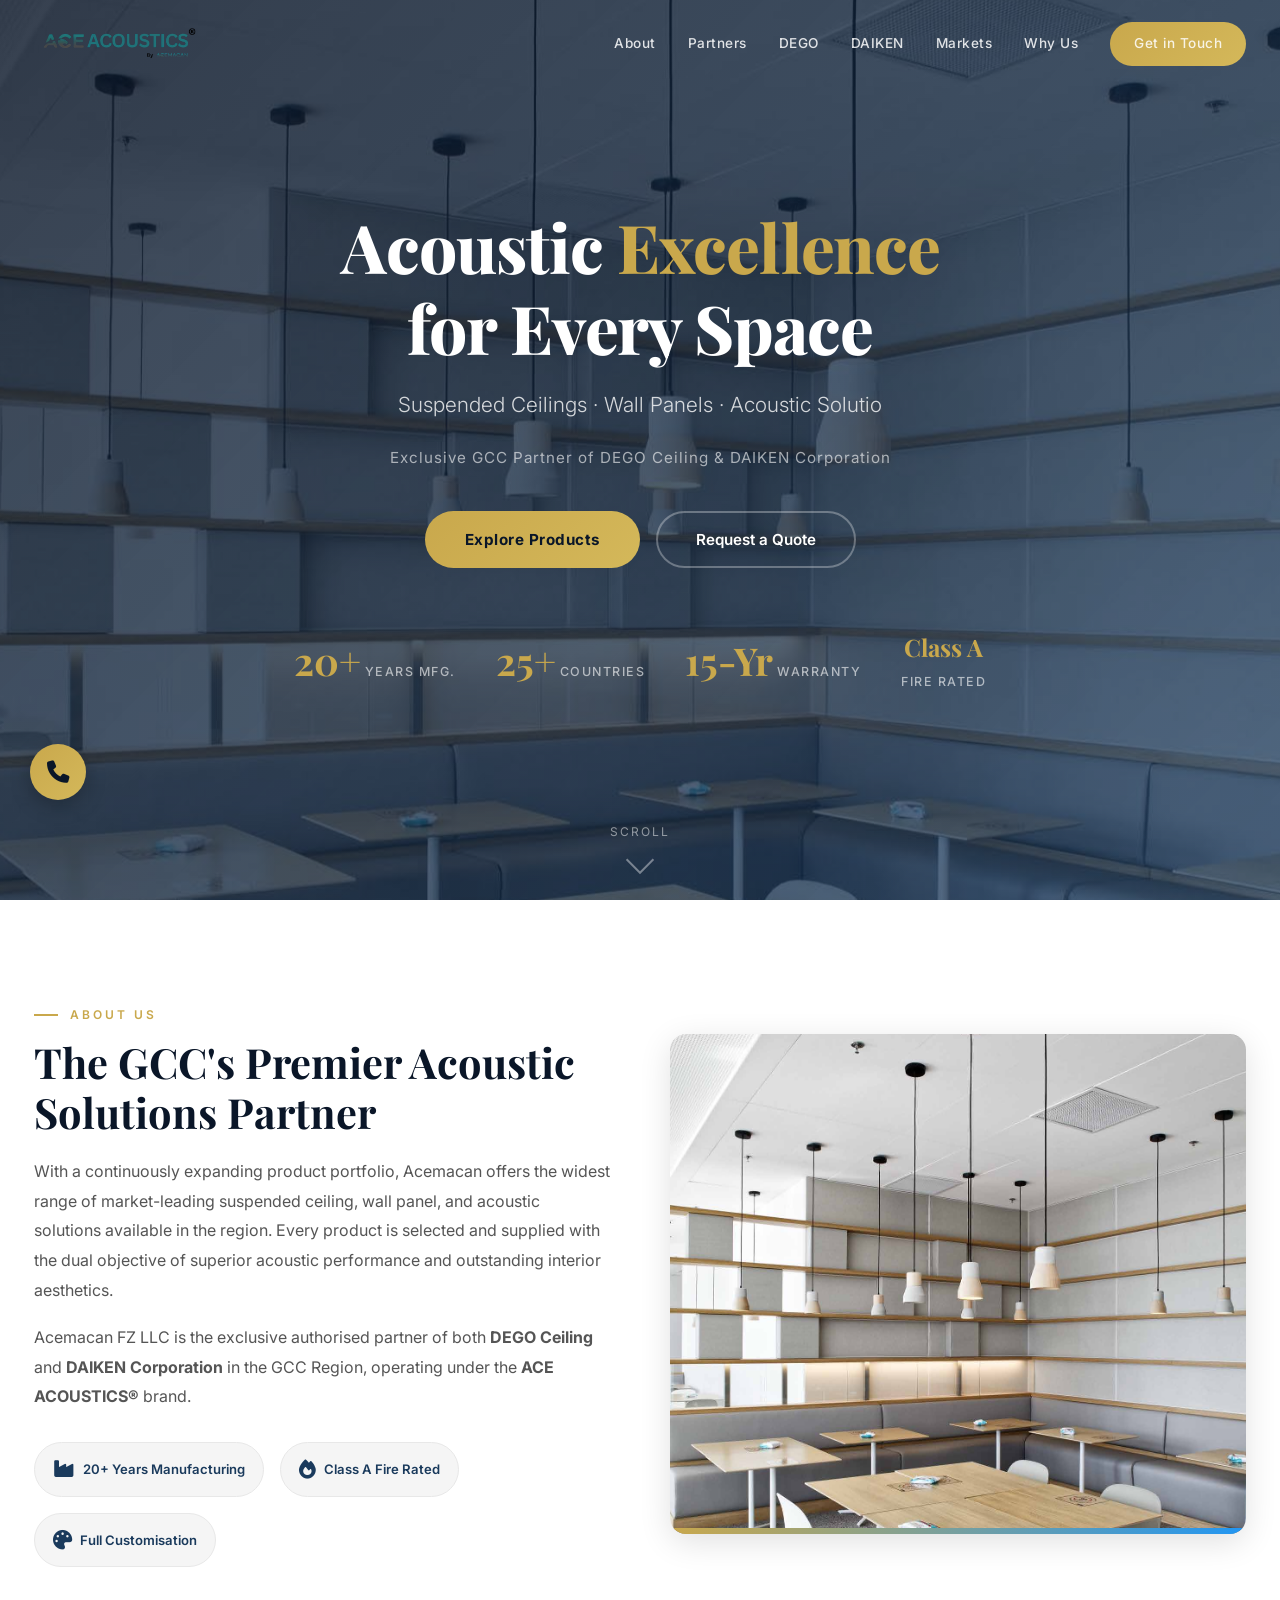
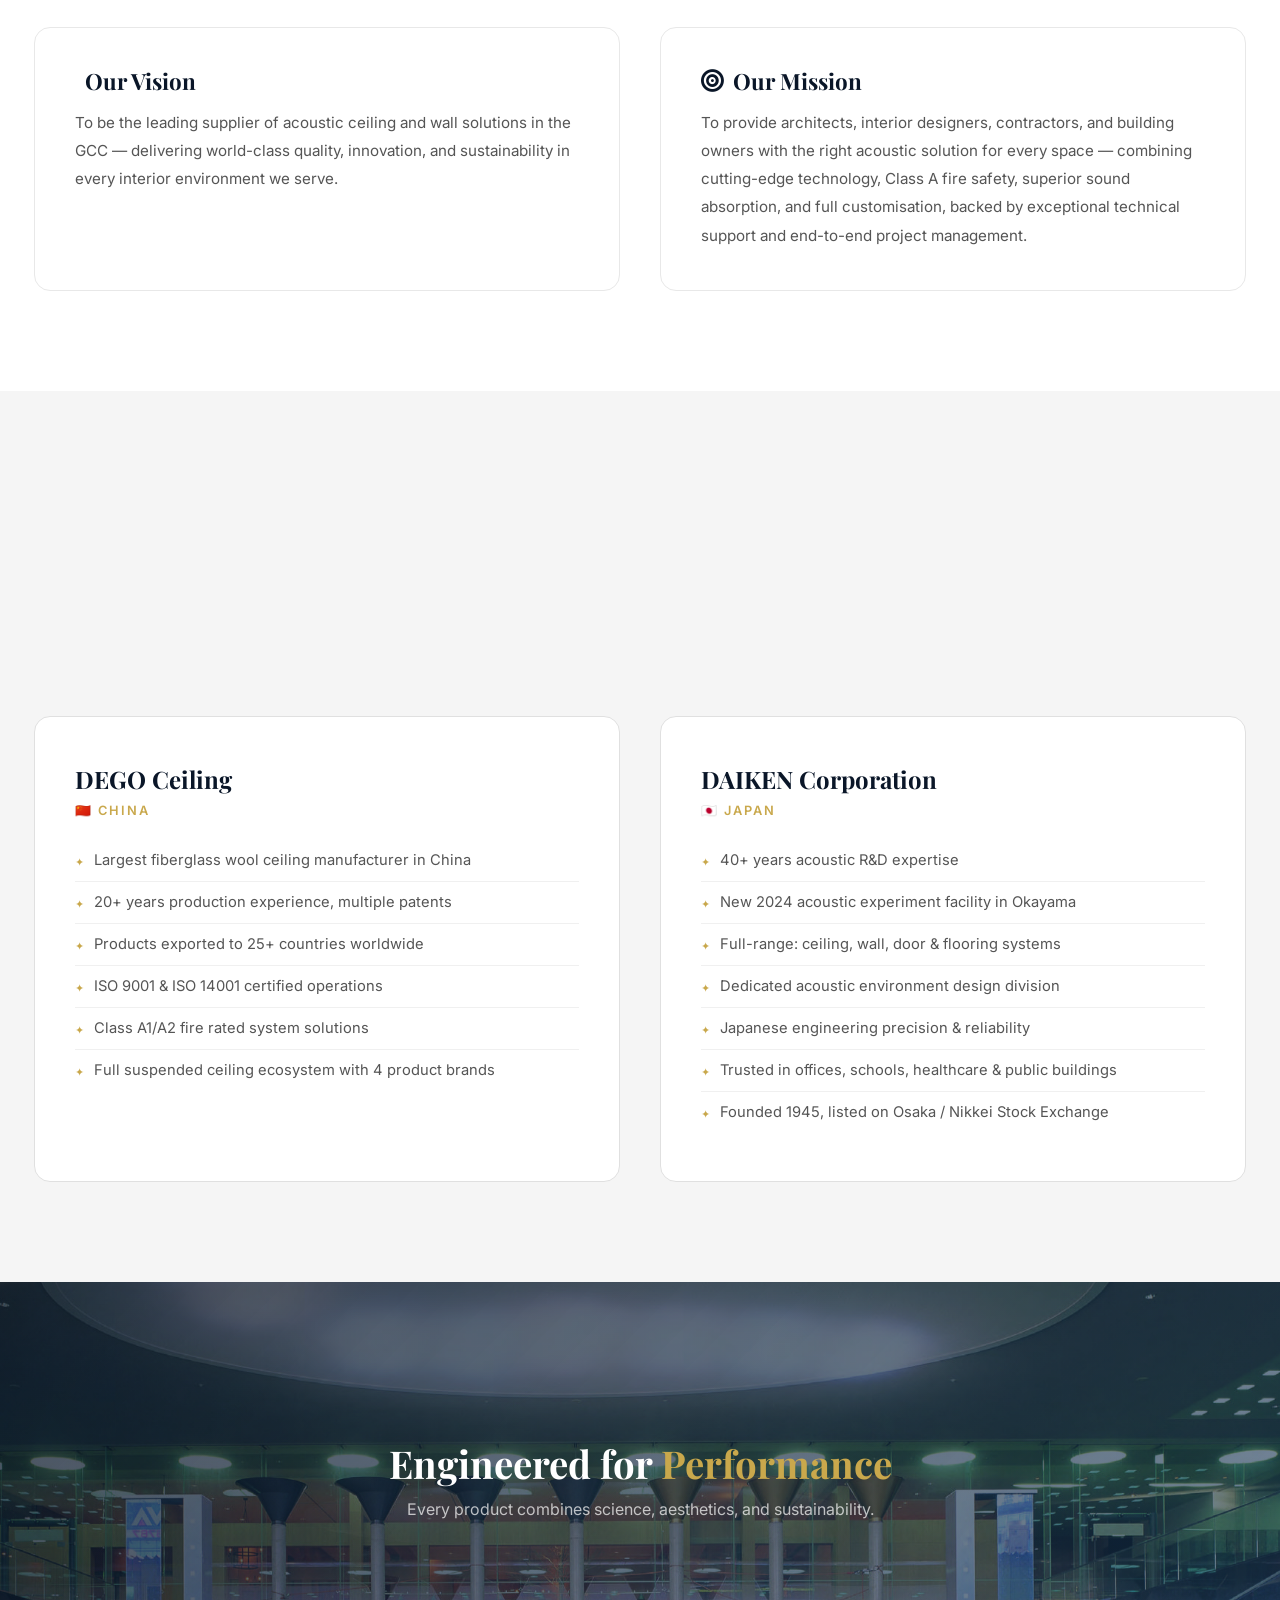
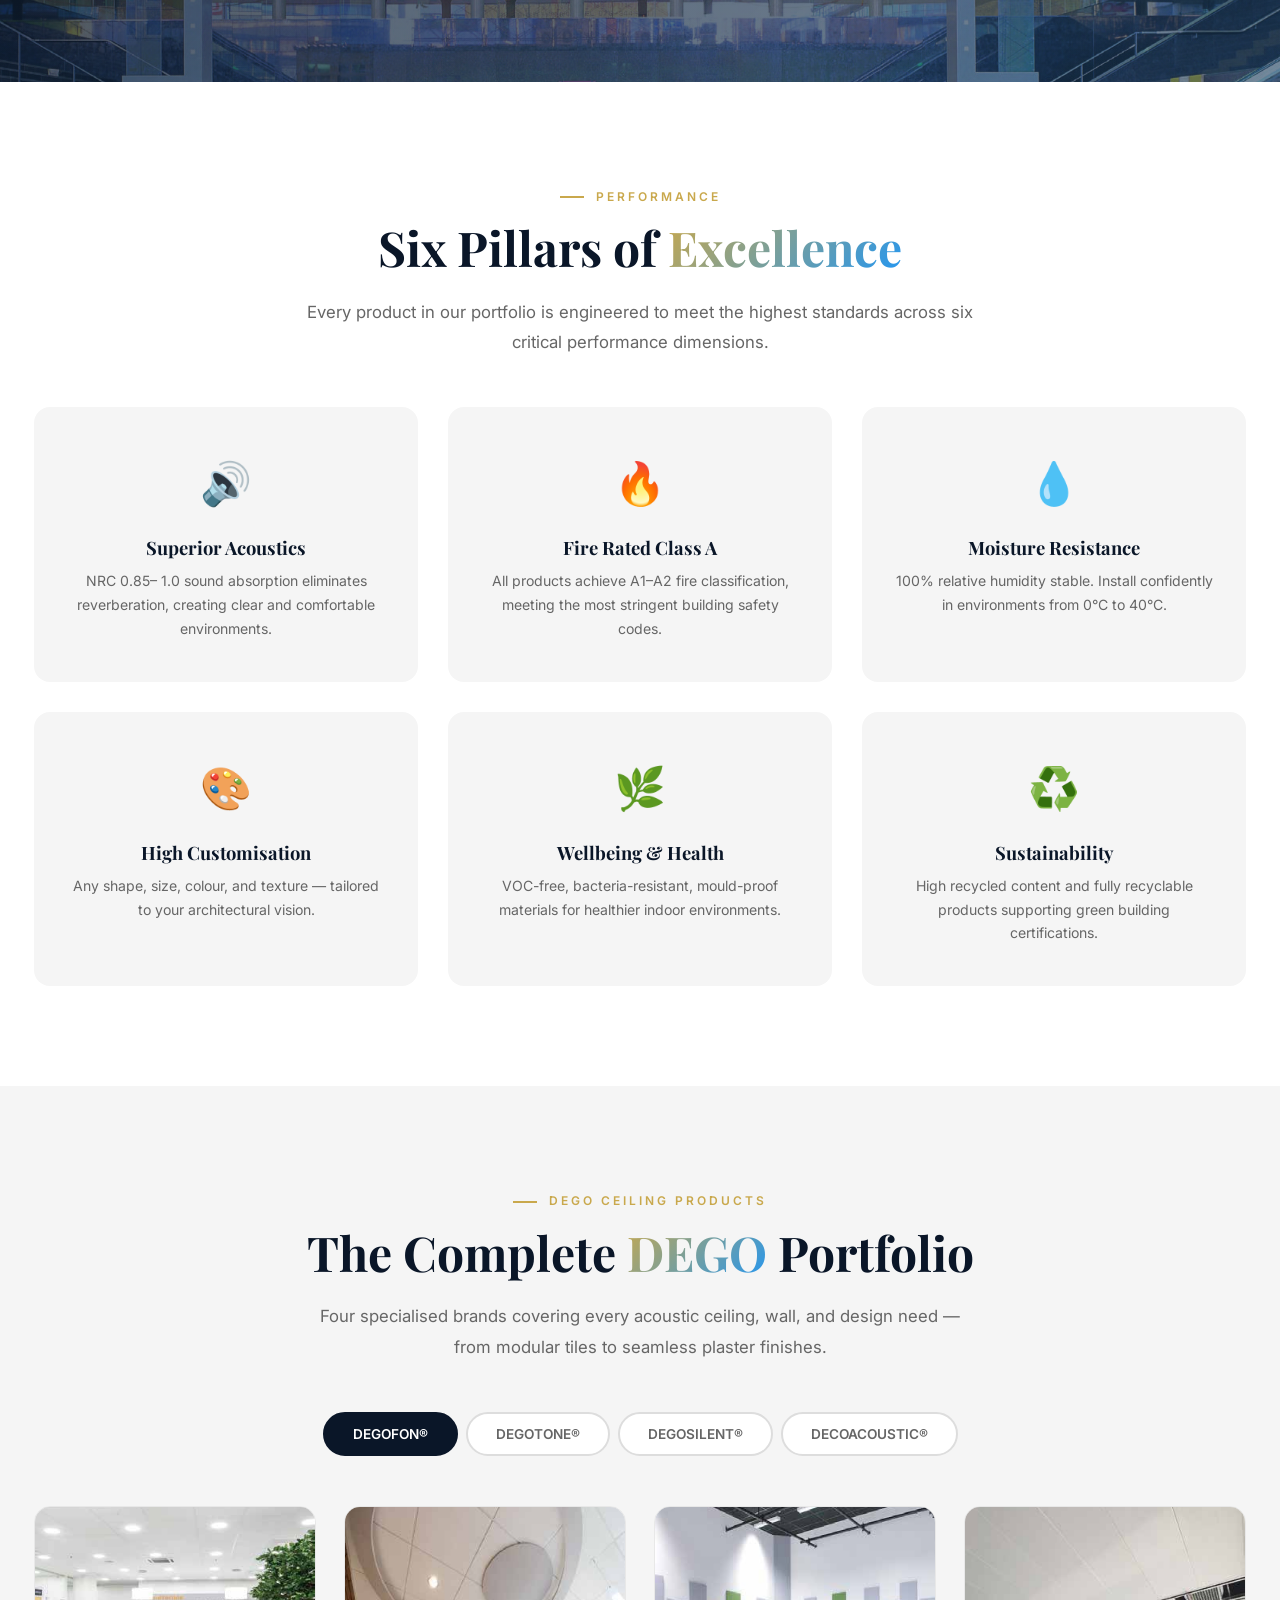
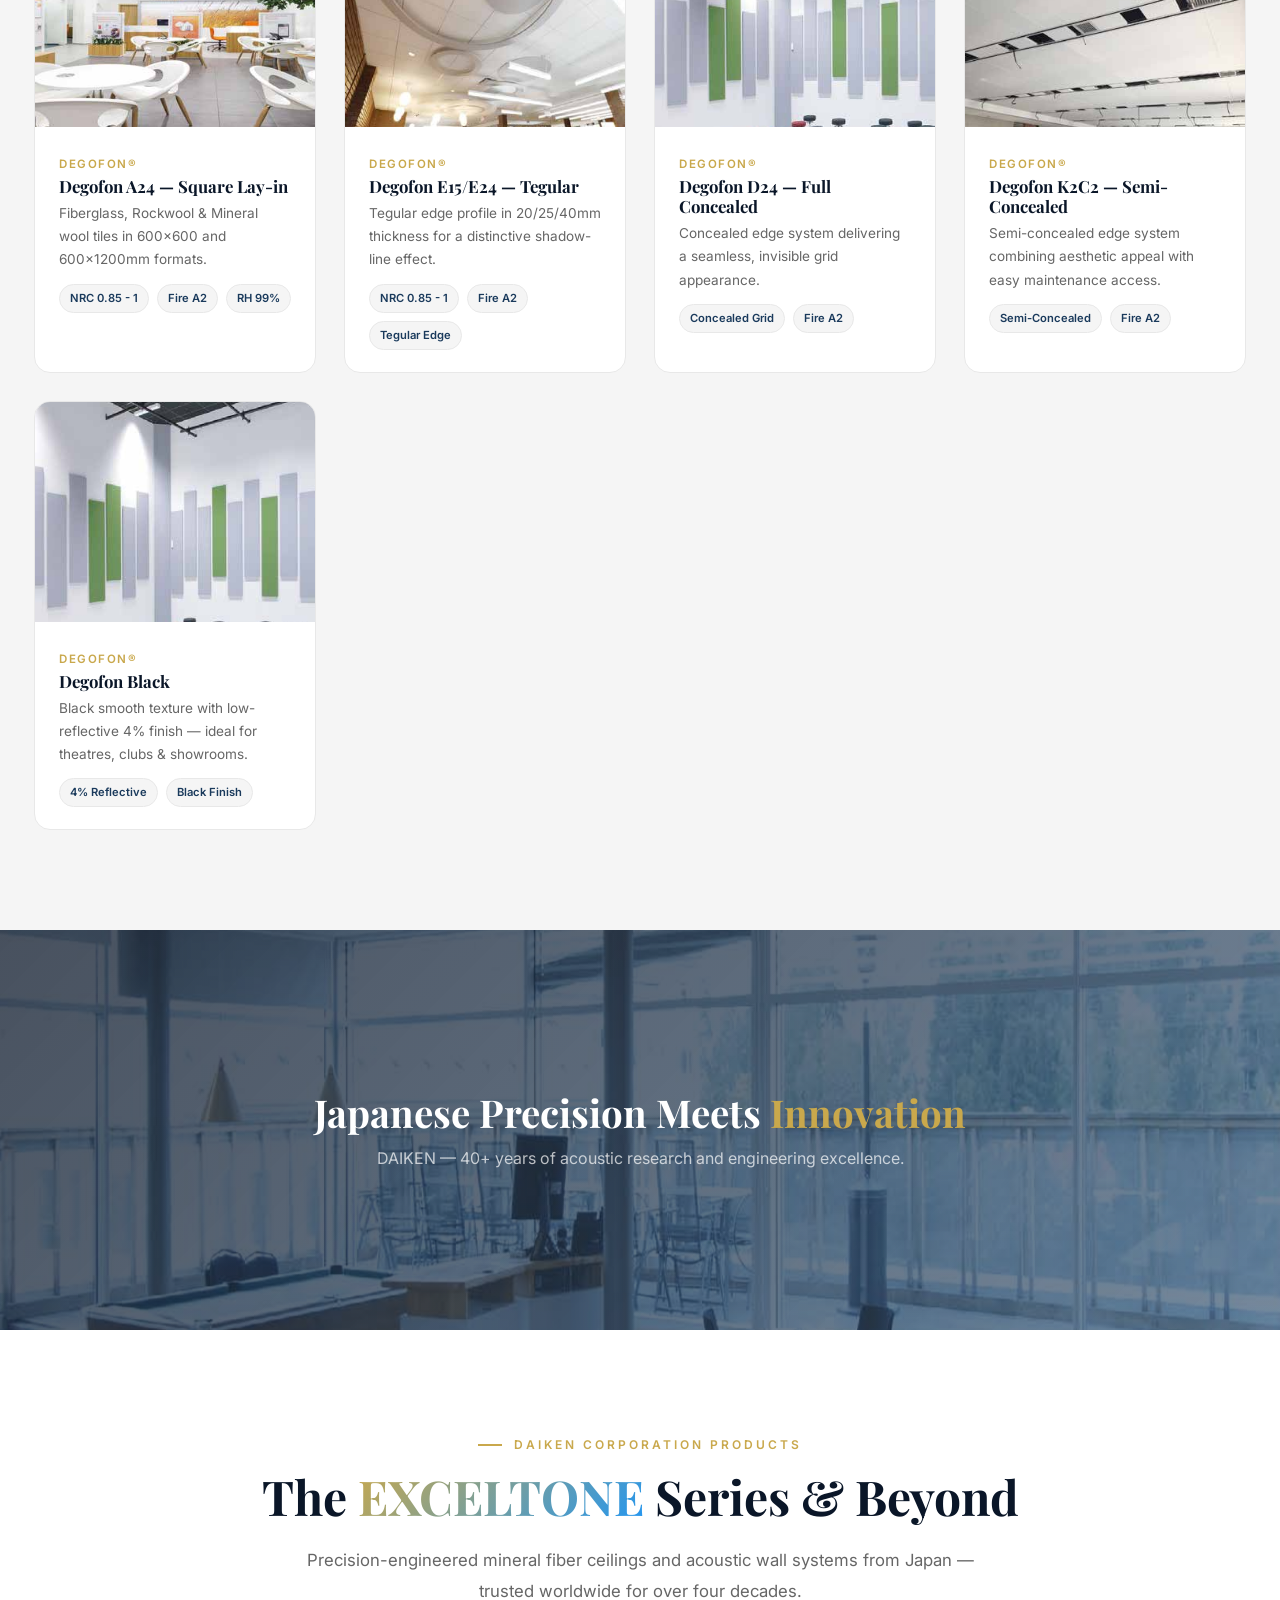
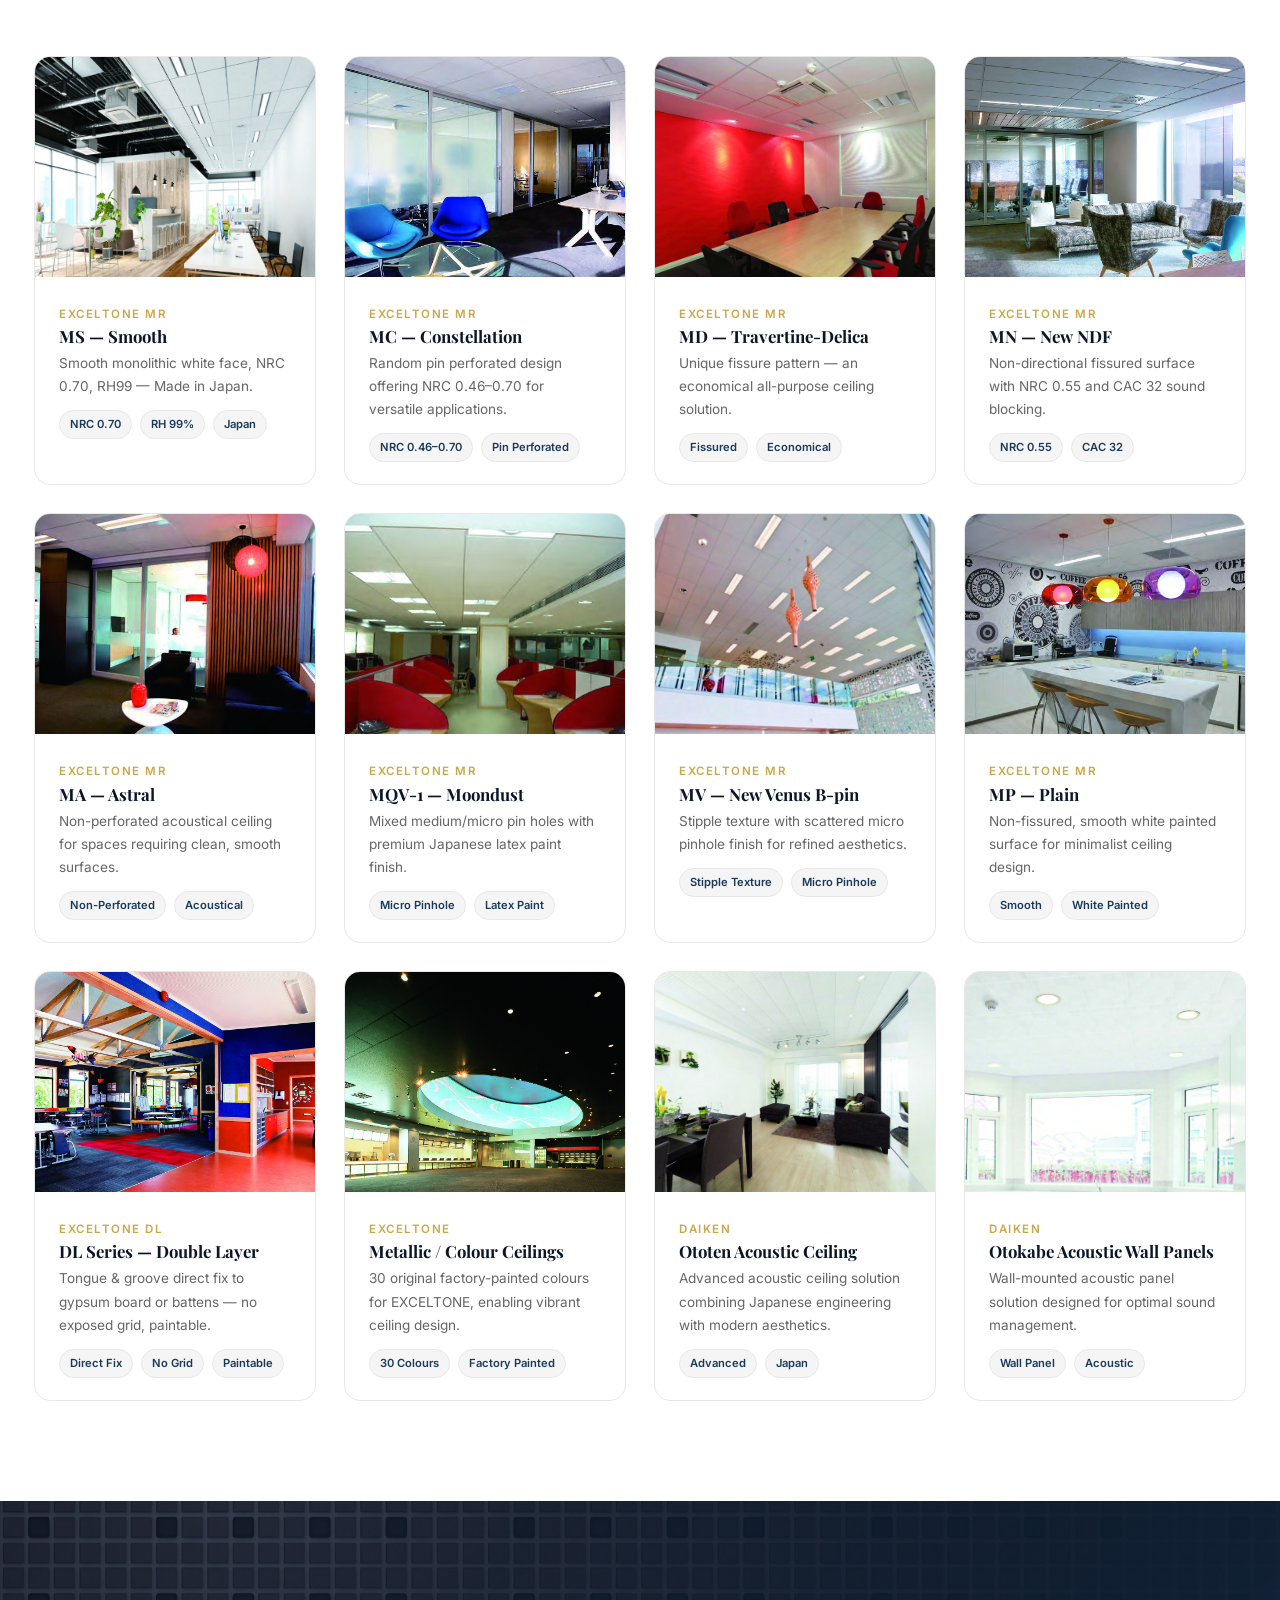
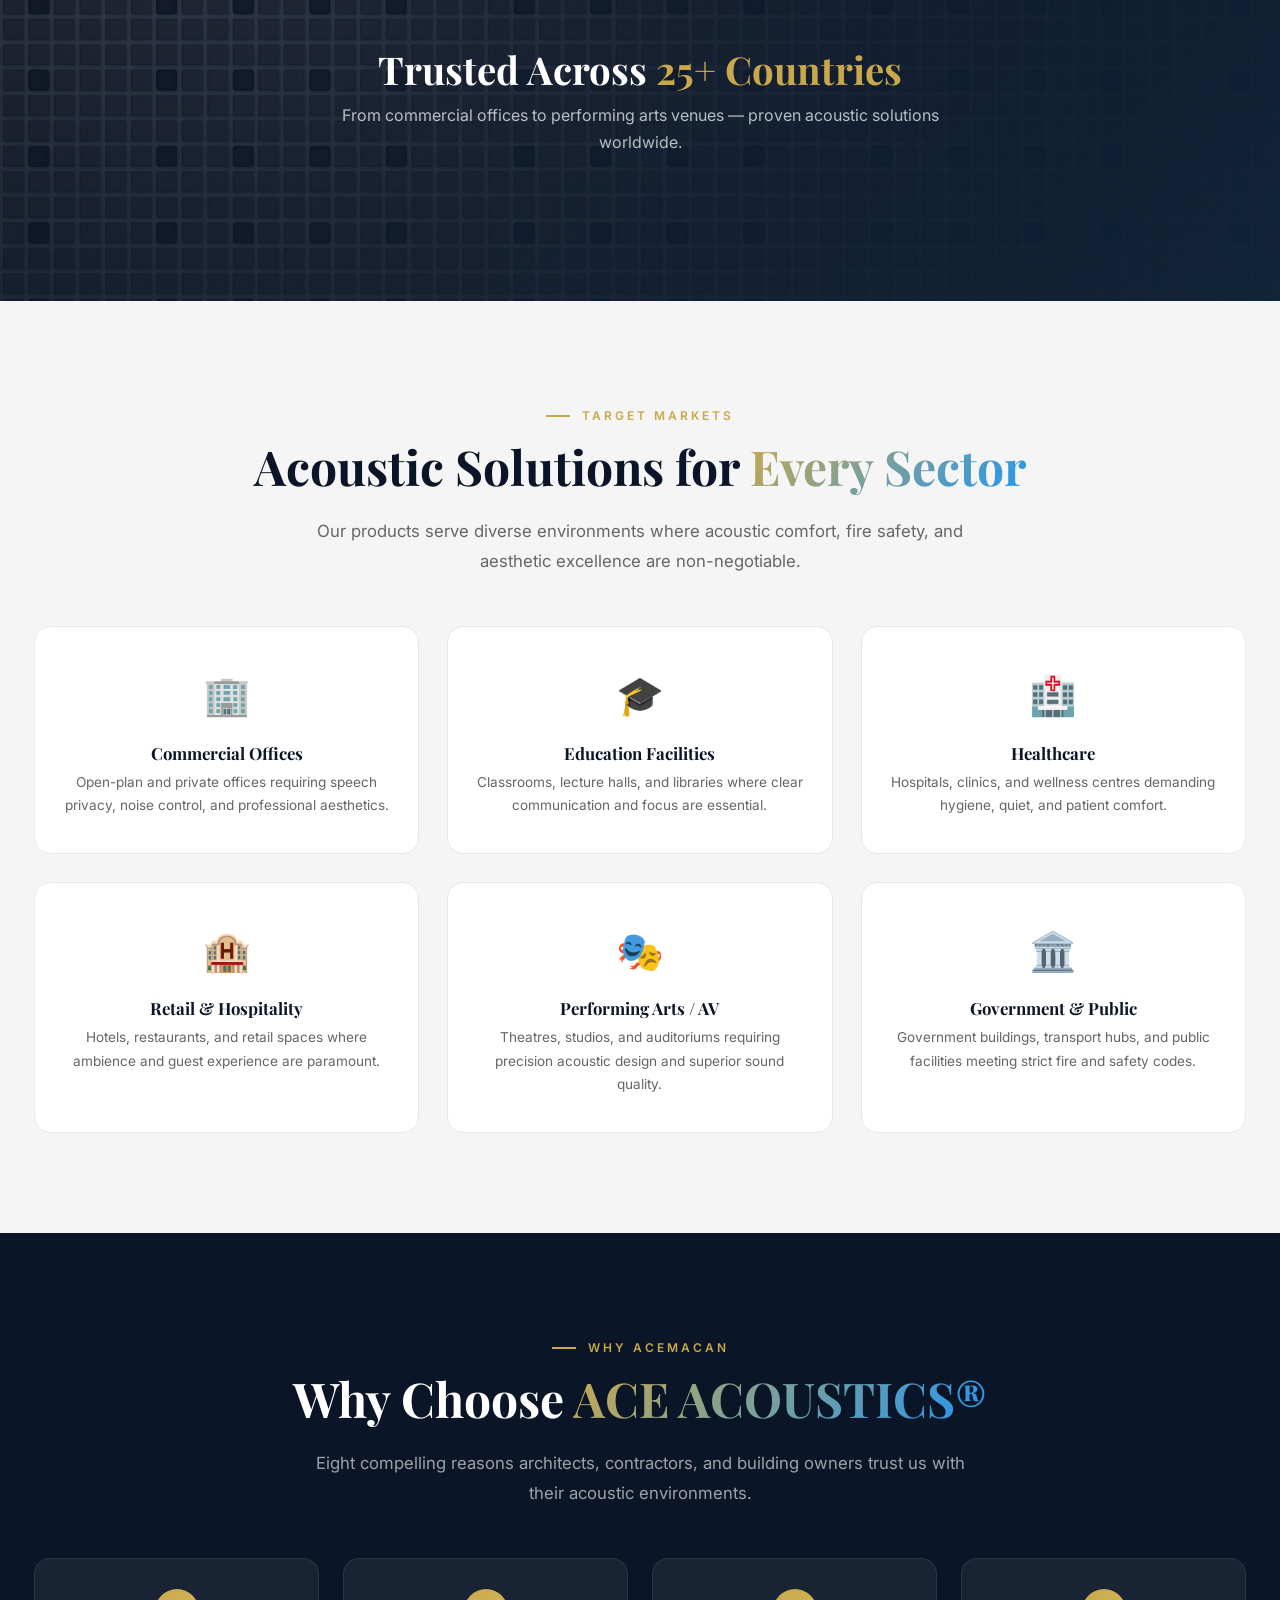
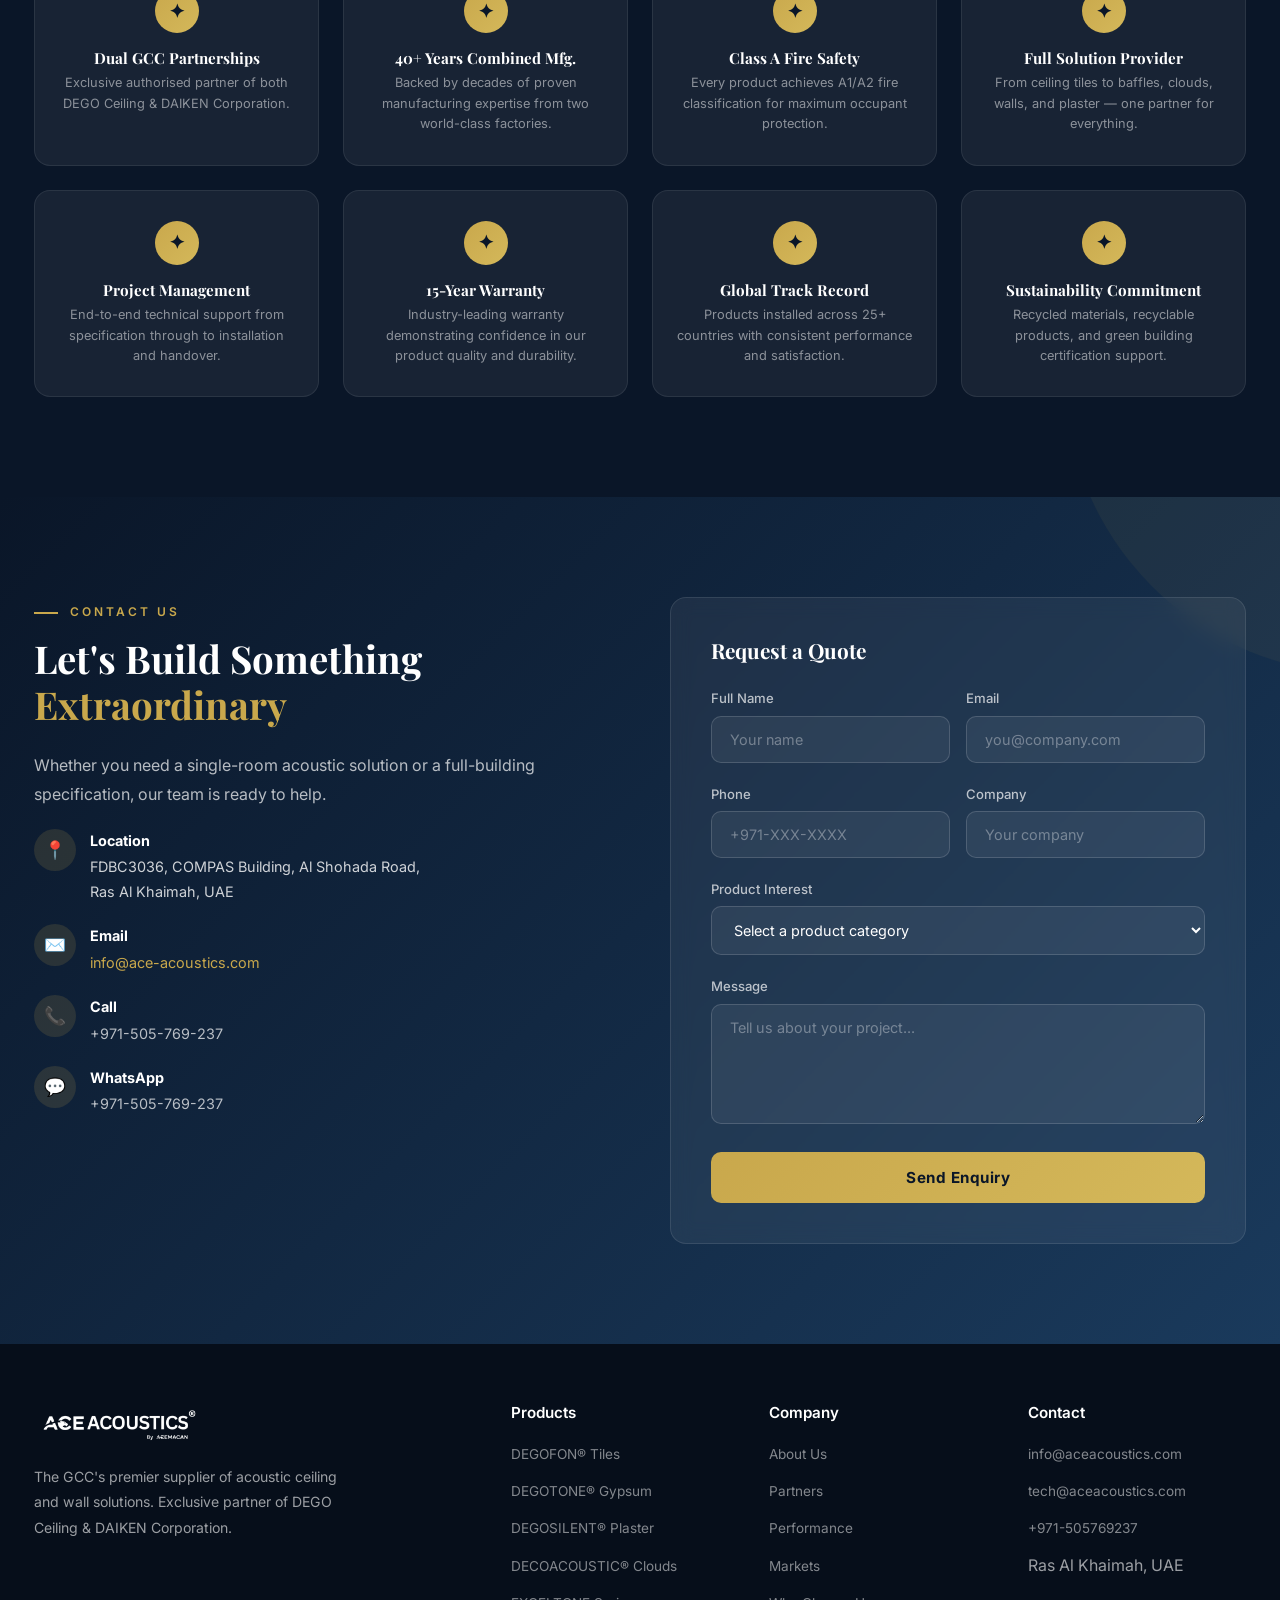
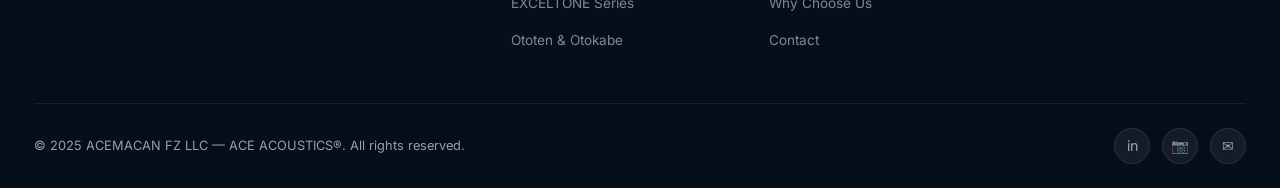
==== commit 7f5ebd80: "Implement website improvements: simplified loader, professional icons, better UX - Simplify loader e" ====
--- a/index.html
+++ b/index.html
@@ -189,7 +189,7 @@
   padding:10px 18px;border-radius:30px;font-size:.82rem;font-weight:600;
   color:var(--secondary);border:1px solid #e8e8e8;
 }
-.about-badge i{font-size:1rem;color:var(--accent);width:16px;text-align:center}
+.about-badge span{font-size:1.2rem}
 
 /* vision / mission */
 .vm-grid{display:grid;grid-template-columns:1fr 1fr;gap:40px;margin-top:60px}
@@ -263,7 +263,7 @@
 }
 .pillar-card:hover{transform:translateY(-6px);border-color:var(--accent);box-shadow:0 12px 40px rgba(201,168,76,.12)}
 .pillar-card:hover::after{opacity:1}
-.pillar-icon{font-size:2.6rem;margin-bottom:18px;display:block;position:relative;z-index:1;color:var(--accent)}
+.pillar-icon{font-size:2.6rem;margin-bottom:18px;display:block;position:relative;z-index:1}
 .pillar-card h3{font-size:1.15rem;color:var(--primary);margin-bottom:10px;position:relative;z-index:1}
 .pillar-card p{font-size:.88rem;color:#666;position:relative;z-index:1;line-height:1.7}
 
@@ -327,7 +327,7 @@
   transition:all .4s;border:1px solid #e8e8e8;
 }
 .app-card:hover{transform:translateY(-6px);box-shadow:var(--shadow);border-color:var(--accent)}
-.app-icon{font-size:2.4rem;margin-bottom:14px;display:block;color:var(--accent)}
+.app-icon{font-size:2.4rem;margin-bottom:14px;display:block}
 .app-card h4{font-size:1.05rem;color:var(--primary);margin-bottom:8px}
 .app-card p{font-size:.85rem;color:#666;line-height:1.7}
 
@@ -444,9 +444,9 @@
 .floating-buttons{position:fixed;bottom:100px;left:30px;display:flex;flex-direction:column;gap:12px;z-index:998}
 .floating-btn{
   width:56px;height:56px;border-radius:50%;border:none;cursor:pointer;
-  display:flex;align-items:center;justify-content:center;font-size:1.3rem;
+  display:flex;align-items:center;justify-content:center;font-size:1.4rem;
   transition:all .3s cubic-bezier(.34,.1,.68,.55);box-shadow:0 6px 20px rgba(0,0,0,.25);text-decoration:none;
-  font-weight:600;animation:float-button 3s ease-in-out infinite;
+  font-weight:600;
 }
 .floating-btn:hover{
   transform:translateY(-8px) scale(1.15);box-shadow:0 12px 32px rgba(0,0,0,.35);
@@ -454,7 +454,6 @@
 .floating-btn.call{
   background:linear-gradient(135deg,var(--accent),#d4b85a);color:var(--primary);
 }
-@keyframes float-button{0%,100%{transform:translateY(0)}50%{transform:translateY(-10px)}}
 @media(max-width:768px){
   .floating-buttons{bottom:80px;left:20px}
   .floating-btn{width:50px;height:50px;font-size:1.1rem}
@@ -469,41 +468,22 @@
 
 /* ───────── LOADER ───────── */
 @keyframes spin{0%{transform:rotate(0deg)}100%{transform:rotate(360deg)}}
-@keyframes pulse{0%,100%{opacity:1}50%{opacity:.3}}
-@keyframes glow{0%{filter:drop-shadow(0 0 10px var(--accent)) drop-shadow(0 0 20px rgba(201,168,76,.3))}50%{filter:drop-shadow(0 0 30px var(--accent)) drop-shadow(0 0 60px rgba(201,168,76,.8)) drop-shadow(0 0 100px rgba(201,168,76,.4))}100%{filter:drop-shadow(0 0 10px var(--accent)) drop-shadow(0 0 20px rgba(201,168,76,.3))}}
-@keyframes float-up{0%{transform:translateY(20px);opacity:0}50%{opacity:1}100%{transform:translateY(-20px);opacity:0}}
-@keyframes scale-pulse{0%,100%{transform:scale(1)}50%{transform:scale(1.1)}}
-@keyframes shimmer{0%{background-position:0 0}100%{background-position:1000px 0}}
+@keyframes pulse{0%,100%{opacity:1}50%{opacity:.5}}
+@keyframes glow{0%{filter:drop-shadow(0 0 15px var(--accent))}50%{filter:drop-shadow(0 0 40px var(--accent)) drop-shadow(0 0 60px rgba(201,168,76,.5))}100%{filter:drop-shadow(0 0 15px var(--accent))}}
+@keyframes bounce-smooth{0%,100%{transform:translateY(0)}50%{transform:translateY(-20px)}}
 .loader{
-  position:fixed;top:0;left:0;width:100%;height:100%;background:linear-gradient(135deg,#ffffff 0%,#f5f5f5 50%,#fafafa 100%);
-  display:flex;flex-direction:column;align-items:center;justify-content:center;
+  position:fixed;top:0;left:0;width:100%;height:100%;background:linear-gradient(135deg,#ffffff,#f5f5f5);
+  display:flex;align-items:center;justify-content:center;
   z-index:2000;opacity:1;visibility:visible;transition:opacity .5s,visibility .5s;
 }
 .loader.hidden{opacity:0;visibility:hidden;pointer-events:none}
-.loader-content{text-align:center;max-width:400px}
-.loader-inner{position:relative;width:320px;height:240px;margin:0 auto 50px;display:flex;align-items:center;justify-content:center}
-.loader-logo{width:220px;height:auto;animation:glow 2.5s ease-in-out infinite,scale-pulse 3s ease-in-out infinite;filter:drop-shadow(0 0 20px var(--accent));position:relative;z-index:2}
-.loader-ring{
-  position:absolute;width:300px;height:300px;border:4px solid transparent;
-  border-top:4px solid var(--accent);border-right:4px solid var(--accent);
-  border-radius:50%;animation:spin 2s linear infinite;z-index:1;box-shadow:inset 0 0 40px rgba(201,168,76,.2);
-}
-.loader-ring::after{
-  content:'';position:absolute;width:240px;height:240px;border:3px solid transparent;
-  border-bottom:3px solid var(--accent);border-left:3px solid var(--accent);
-  border-radius:50%;top:28px;left:28px;animation:spin 3s linear infinite reverse;box-shadow:inset 0 0 30px rgba(201,168,76,.15);
-}
-.loader-ring::before{
-  content:'';position:absolute;width:360px;height:360px;border:2px dashed rgba(201,168,76,.3);
-  border-radius:50%;top:-30px;left:-30px;animation:spin 4s linear infinite;z-index:0;
-}
-.loader-text{font-size:1.6rem;font-weight:700;color:var(--primary);margin-bottom:12px;letter-spacing:3px;font-family:'Playfair Display',serif;animation:pulse 2s ease-in-out infinite;}
-.loader-subtitle{font-size:.95rem;color:var(--secondary);letter-spacing:1.5px;text-transform:uppercase;font-weight:500;margin-bottom:40px;}
-.loader-dots{display:flex;justify-content:center;gap:8px}
-.loader-dot{width:10px;height:10px;border-radius:50%;background:var(--accent);animation:float-up 1.4s ease-in-out infinite;box-shadow:0 0 10px rgba(201,168,76,.5);}
-.loader-dot:nth-child(1){animation-delay:0s}
-.loader-dot:nth-child(2){animation-delay:.2s}
-.loader-dot:nth-child(3){animation-delay:.4s}
+.loader-content{text-align:center}
+.loader-inner{position:relative;width:300px;height:300px;display:flex;align-items:center;justify-content:center}
+.loader-logo{width:240px;height:auto;animation:bounce-smooth 2s ease-in-out infinite,glow 2.5s ease-in-out infinite;position:relative;z-index:2;filter:drop-shadow(0 0 20px var(--accent))}
+.loader-ring{display:none}
+.loader-text{display:none}
+.loader-subtitle{display:none}
+.loader-dots{display:none}
 </style>
 </head>
 <body>
@@ -593,9 +573,9 @@
         <p>With a continuously expanding product portfolio, Acemacan offers the widest range of market-leading suspended ceiling, wall panel, and acoustic solutions available in the region. Every product is selected and supplied with the dual objective of superior acoustic performance and outstanding interior aesthetics.</p>
         <p>Acemacan FZ LLC is the exclusive authorised partner of both <strong>DEGO Ceiling</strong> and <strong>DAIKEN Corporation</strong> in the GCC Region, operating under the <strong>ACE ACOUSTICS®</strong> brand.</p>
         <div class="about-badges">
-          <div class="about-badge"><i class="fa-solid fa-industry"></i> 20+ Years Manufacturing</div>
-          <div class="about-badge"><i class="fa-solid fa-fire"></i> Class A Fire Rated</div>
-          <div class="about-badge"><i class="fa-solid fa-palette"></i> Full Customisation</div>
+          <div class="about-badge"><span><i class="fa-solid fa-industry"></i></span> 20+ Years Manufacturing</div>
+          <div class="about-badge"><span><i class="fa-solid fa-fire"></i></span> Class A Fire Rated</div>
+          <div class="about-badge"><span><i class="fa-solid fa-palette"></i></span> Full Customisation</div>
         </div>
       </div>
       <div class="about-image reveal-right">
@@ -606,7 +586,7 @@
 
     <div class="vm-grid">
       <div class="vm-card reveal">
-        <h3><i class="fa-solid fa-eye"></i> Our Vision</h3>
+        <h3><i class="fa-solid fa-telescope"></i> Our Vision</h3>
         <p>To be the leading supplier of acoustic ceiling and wall solutions in the GCC — delivering world-class quality, innovation, and sustainability in every interior environment we serve.</p>
       </div>
       <div class="vm-card reveal">
@@ -675,32 +655,32 @@
     </div>
     <div class="pillars-grid">
       <div class="pillar-card reveal">
-        <span class="pillar-icon"><i class="fa-solid fa-volume-high"></i></span>
+        <span class="pillar-icon">🔊</span>
         <h3>Superior Acoustics</h3>
         <p>NRC 0.85– 1.0 sound absorption eliminates reverberation, creating clear and comfortable environments.</p>
       </div>
       <div class="pillar-card reveal">
-        <span class="pillar-icon"><i class="fa-solid fa-fire"></i></span>
+        <span class="pillar-icon">🔥</span>
         <h3>Fire Rated Class A</h3>
         <p>All products achieve A1–A2 fire classification, meeting the most stringent building safety codes.</p>
       </div>
       <div class="pillar-card reveal">
-        <span class="pillar-icon"><i class="fa-solid fa-droplet"></i></span>
+        <span class="pillar-icon">💧</span>
         <h3>Moisture Resistance</h3>
         <p>100% relative humidity stable. Install confidently in environments from 0°C to 40°C.</p>
       </div>
       <div class="pillar-card reveal">
-        <span class="pillar-icon"><i class="fa-solid fa-palette"></i></span>
+        <span class="pillar-icon">🎨</span>
         <h3>High Customisation</h3>
         <p>Any shape, size, colour, and texture — tailored to your architectural vision.</p>
       </div>
       <div class="pillar-card reveal">
-        <span class="pillar-icon"><i class="fa-solid fa-seedling"></i></span>
+        <span class="pillar-icon">🌿</span>
         <h3>Wellbeing &amp; Health</h3>
         <p>VOC-free, bacteria-resistant, mould-proof materials for healthier indoor environments.</p>
       </div>
       <div class="pillar-card reveal">
-        <span class="pillar-icon"><i class="fa-solid fa-recycle"></i></span>
+        <span class="pillar-icon">♻️</span>
         <h3>Sustainability</h3>
         <p>High recycled content and fully recyclable products supporting green building certifications.</p>
       </div>
@@ -1250,32 +1230,32 @@
     </div>
     <div class="app-grid">
       <div class="app-card reveal">
-        <span class="app-icon"><i class="fa-solid fa-building"></i></span>
+        <span class="app-icon">🏢</span>
         <h4>Commercial Offices</h4>
         <p>Open-plan and private offices requiring speech privacy, noise control, and professional aesthetics.</p>
       </div>
       <div class="app-card reveal">
-        <span class="app-icon"><i class="fa-solid fa-graduation-cap"></i></span>
+        <span class="app-icon">🎓</span>
         <h4>Education Facilities</h4>
         <p>Classrooms, lecture halls, and libraries where clear communication and focus are essential.</p>
       </div>
       <div class="app-card reveal">
-        <span class="app-icon"><i class="fa-solid fa-hospital"></i></span>
+        <span class="app-icon">🏥</span>
         <h4>Healthcare</h4>
         <p>Hospitals, clinics, and wellness centres demanding hygiene, quiet, and patient comfort.</p>
       </div>
       <div class="app-card reveal">
-        <span class="app-icon"><i class="fa-solid fa-concierge-bell"></i></span>
+        <span class="app-icon">🏨</span>
         <h4>Retail &amp; Hospitality</h4>
         <p>Hotels, restaurants, and retail spaces where ambience and guest experience are paramount.</p>
       </div>
       <div class="app-card reveal">
-        <span class="app-icon"><i class="fa-solid fa-masks-theater"></i></span>
+        <span class="app-icon">🎭</span>
         <h4>Performing Arts / AV</h4>
         <p>Theatres, studios, and auditoriums requiring precision acoustic design and superior sound quality.</p>
       </div>
       <div class="app-card reveal">
-        <span class="app-icon"><i class="fa-solid fa-landmark"></i></span>
+        <span class="app-icon">🏛️</span>
         <h4>Government &amp; Public</h4>
         <p>Government buildings, transport hubs, and public facilities meeting strict fire and safety codes.</p>
       </div>
@@ -1293,42 +1273,42 @@
     </div>
     <div class="why-grid">
       <div class="why-item reveal">
-        <div class="why-check"><i class="fa-solid fa-handshake"></i></div>
+        <div class="why-check">✦</div>
         <h4>Dual GCC Partnerships</h4>
         <p>Exclusive authorised partner of both DEGO Ceiling &amp; DAIKEN Corporation.</p>
       </div>
       <div class="why-item reveal">
-        <div class="why-check"><i class="fa-solid fa-hourglass-end"></i></div>
+        <div class="why-check">✦</div>
         <h4>40+ Years Combined Mfg.</h4>
         <p>Backed by decades of proven manufacturing expertise from two world-class factories.</p>
       </div>
       <div class="why-item reveal">
-        <div class="why-check"><i class="fa-solid fa-fire"></i></div>
+        <div class="why-check">✦</div>
         <h4>Class A Fire Safety</h4>
         <p>Every product achieves A1/A2 fire classification for maximum occupant protection.</p>
       </div>
       <div class="why-item reveal">
-        <div class="why-check"><i class="fa-solid fa-cube"></i></div>
+        <div class="why-check">✦</div>
         <h4>Full Solution Provider</h4>
         <p>From ceiling tiles to baffles, clouds, walls, and plaster — one partner for everything.</p>
       </div>
       <div class="why-item reveal">
-        <div class="why-check"><i class="fa-solid fa-chart-line"></i></div>
+        <div class="why-check">✦</div>
         <h4>Project Management</h4>
         <p>End-to-end technical support from specification through to installation and handover.</p>
       </div>
       <div class="why-item reveal">
-        <div class="why-check"><i class="fa-solid fa-shield"></i></div>
+        <div class="why-check">✦</div>
         <h4>15-Year Warranty</h4>
         <p>Industry-leading warranty demonstrating confidence in our product quality and durability.</p>
       </div>
       <div class="why-item reveal">
-        <div class="why-check"><i class="fa-solid fa-globe"></i></div>
+        <div class="why-check">✦</div>
         <h4>Global Track Record</h4>
         <p>Products installed across 25+ countries with consistent performance and satisfaction.</p>
       </div>
       <div class="why-item reveal">
-        <div class="why-check"><i class="fa-solid fa-leaf"></i></div>
+        <div class="why-check">✦</div>
         <h4>Sustainability Commitment</h4>
         <p>Recycled materials, recyclable products, and green building certification support.</p>
       </div>
@@ -1346,28 +1326,28 @@
         <p>Whether you need a single-room acoustic solution or a full-building specification, our team is ready to help.</p>
 
         <div class="contact-detail">
-          <div class="icon"><i class="fa-solid fa-location-dot"></i></div>
+          <div class="icon">📍</div>
           <div class="detail-text">
             <strong>Location</strong>
             FDBC3036, COMPAS Building, Al Shohada Road,<br>Ras Al Khaimah, UAE
           </div>
         </div>
         <div class="contact-detail">
-          <div class="icon"><i class="fa-solid fa-envelope"></i></div>
+          <div class="icon">✉️</div>
           <div class="detail-text">
             <strong>Email</strong>
             <a href="mailto:info@ace-acoustics.com" style="color:var(--accent)">info@ace-acoustics.com</a>
           </div>
         </div>
         <div class="contact-detail">
-          <div class="icon"><i class="fa-solid fa-phone"></i></div>
+          <div class="icon">📞</div>
           <div class="detail-text">
             <strong>Call</strong>
             <a href="tel:+971505769237" style="color:rgba(255,255,255,.7)">+971-505-769-237</a>
           </div>
         </div>
         <div class="contact-detail">
-          <div class="icon"><i class="fa-brands fa-whatsapp"></i></div>
+          <div class="icon">💬</div>
           <div class="detail-text">
             <strong>WhatsApp</strong>
             <a href="https://wa.me/971505769237" style="color:rgba(255,255,255,.7)" target="_blank">+971-505-769-237</a>
@@ -1465,16 +1445,16 @@
     <div class="footer-bottom">
       <p>&copy; 2025 ACEMACAN FZ LLC — ACE ACOUSTICS®. All rights reserved.</p>
       <div class="footer-socials" aria-label="Social media links">
-        <a href="#" aria-label="LinkedIn"><i class="fa-brands fa-linkedin-in"></i></a>
-        <a href="#" aria-label="Instagram"><i class="fa-brands fa-instagram"></i></a>
-        <a href="mailto:info@aceacoustics.com" aria-label="Email" title="Email us"><i class="fa-solid fa-envelope"></i></a>
+        <a href="#" aria-label="LinkedIn">in</a>
+        <a href="#" aria-label="Instagram">📷</a>
+        <a href="#" aria-label="Email" title="Email us">✉</a>
       </div>
     </div>
   </div>
 </footer>
 
 <!-- ════════ BACK TO TOP ════════ -->
-<button class="back-to-top" id="backToTop" aria-label="Back to top"><i class="fa-solid fa-chevron-up"></i></button>
+<button class="back-to-top" id="backToTop" aria-label="Back to top">↑</button>
 
 <!-- ════════ FLOATING CONTACT BUTTONS ════════ -->
 <div class="floating-buttons" id="floatingButtons">
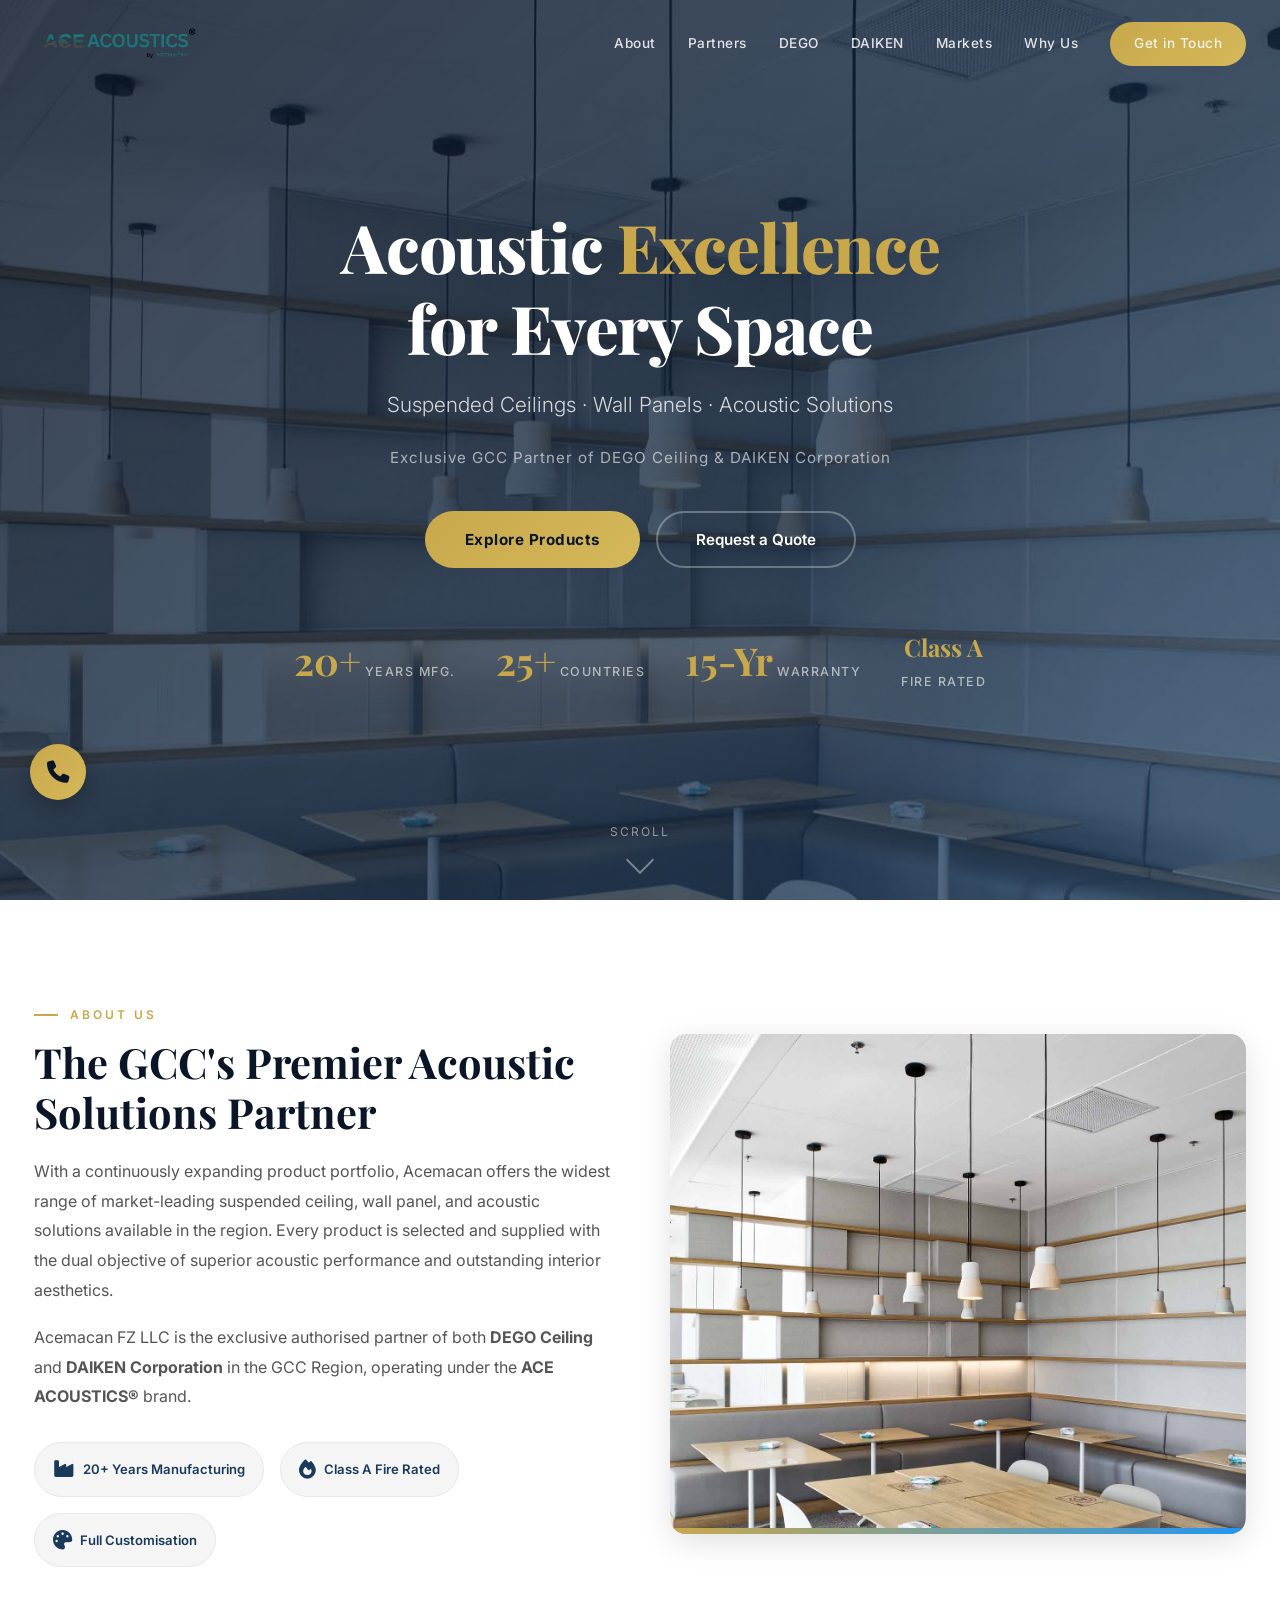
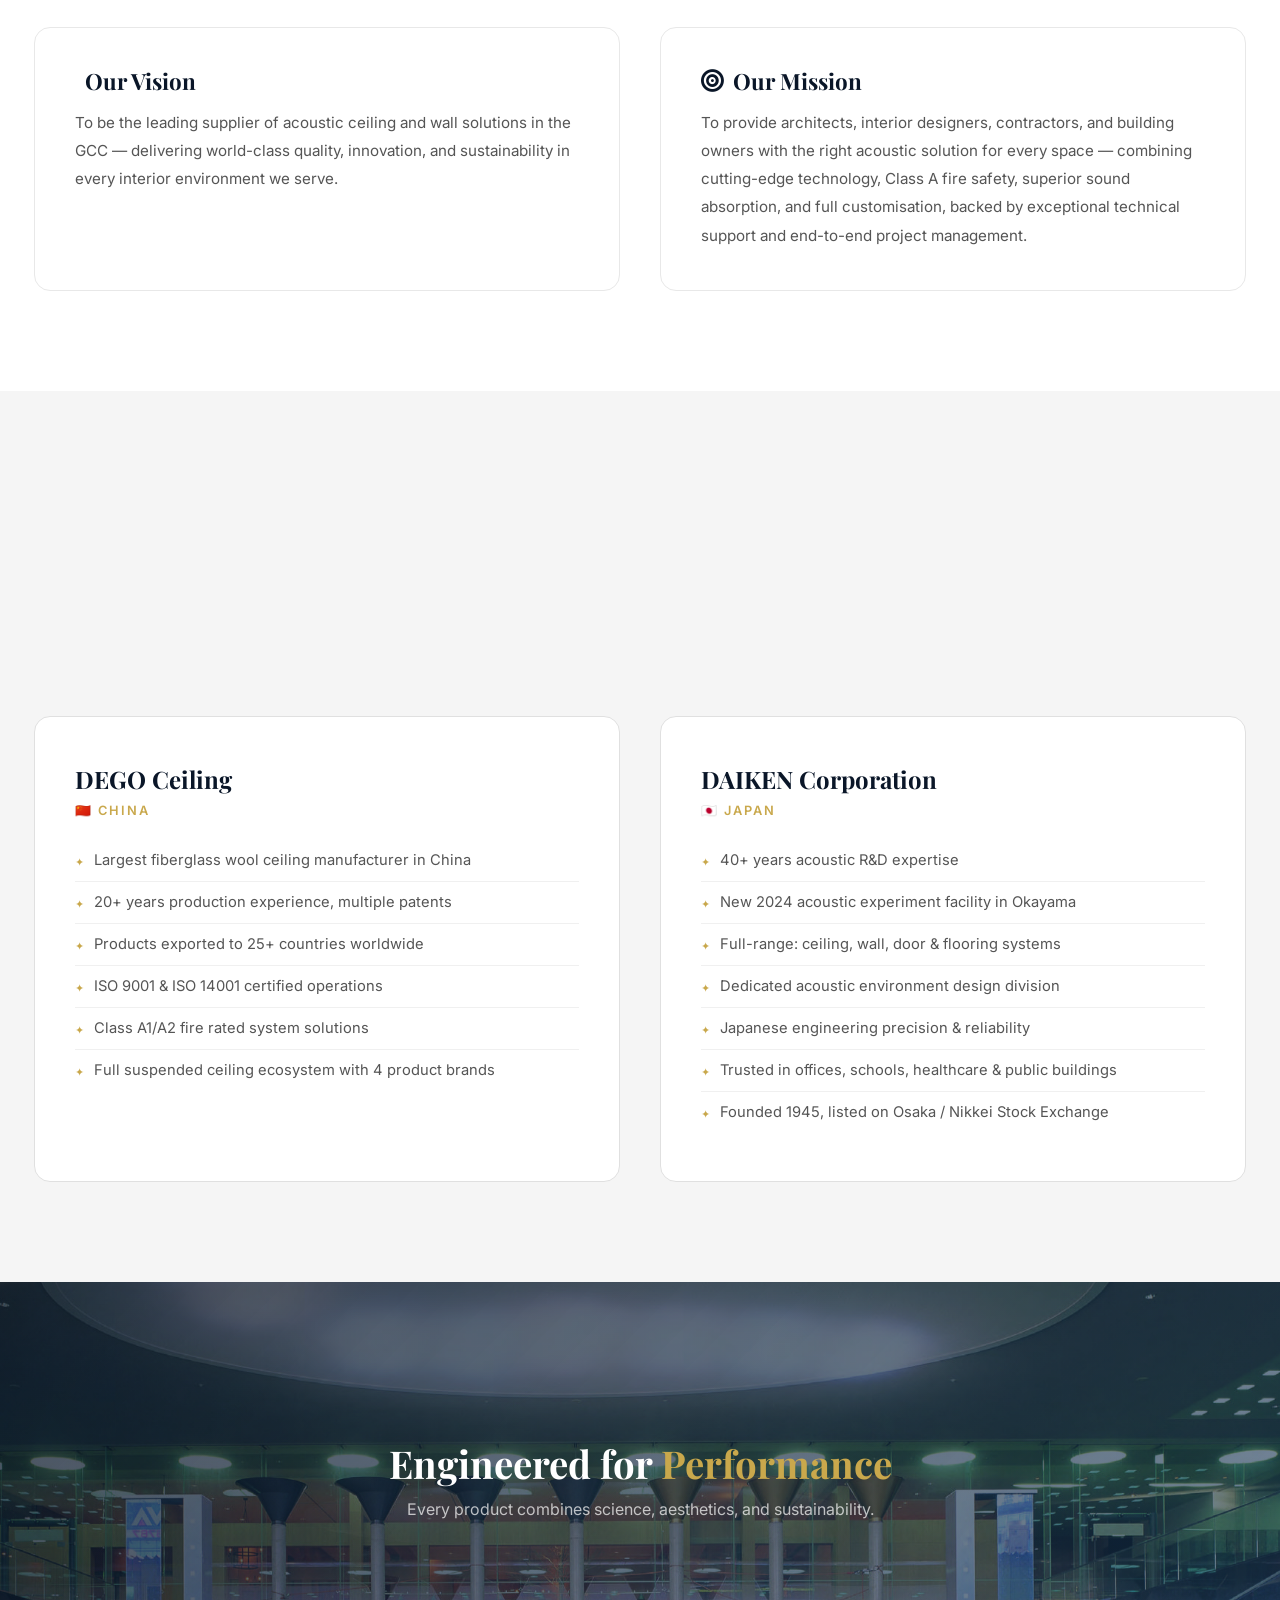
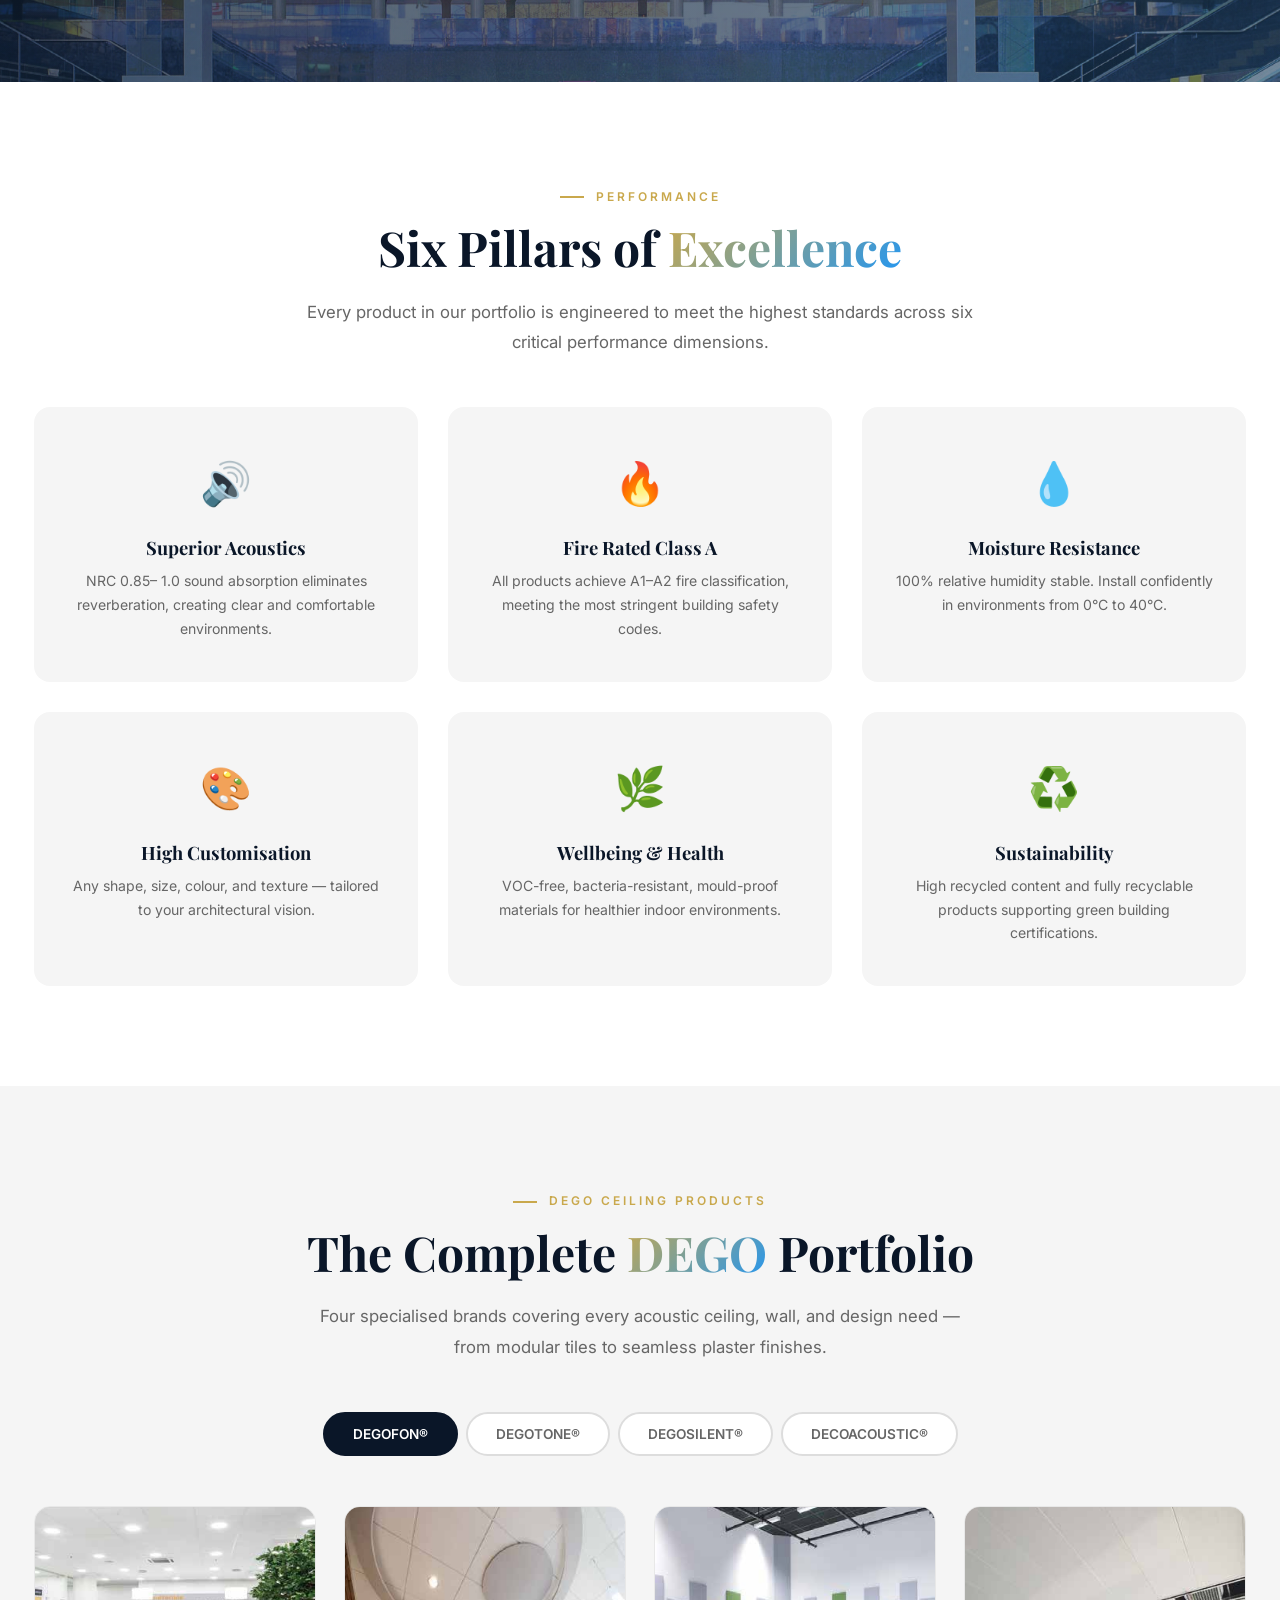
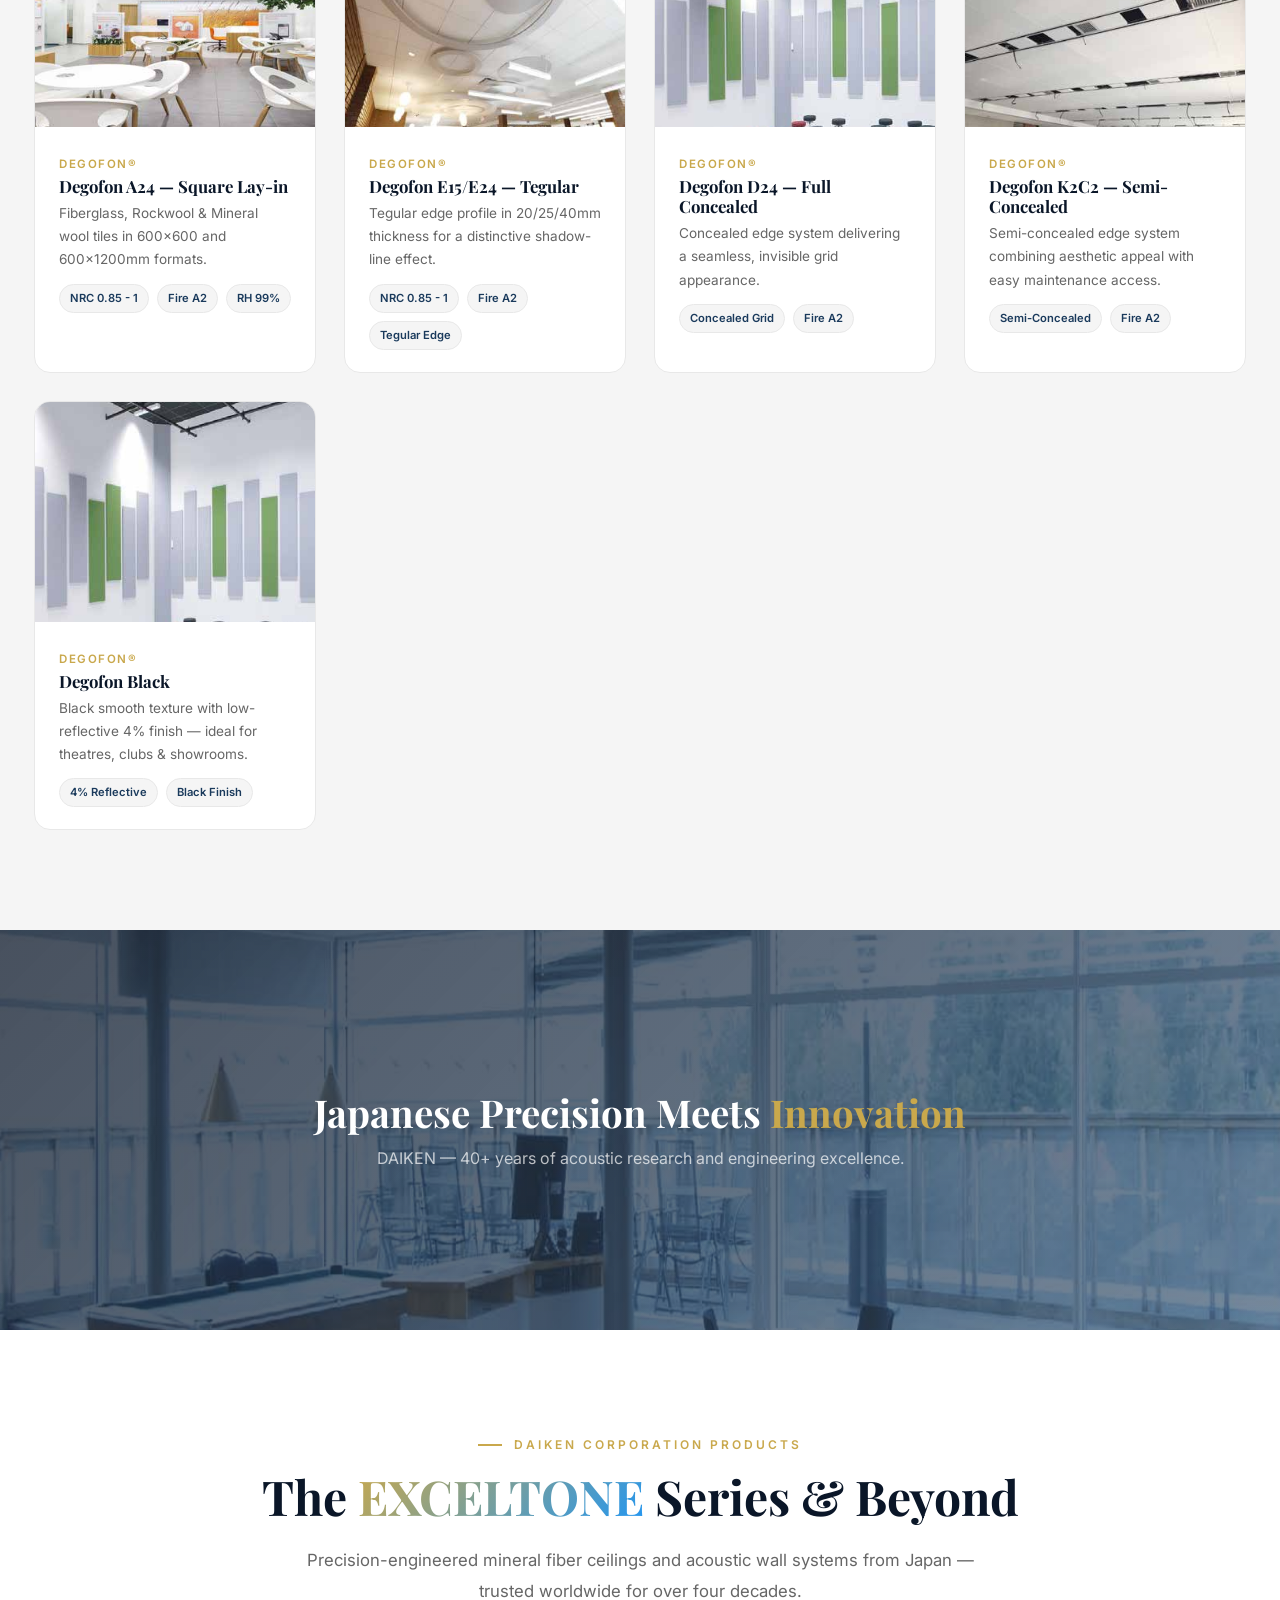
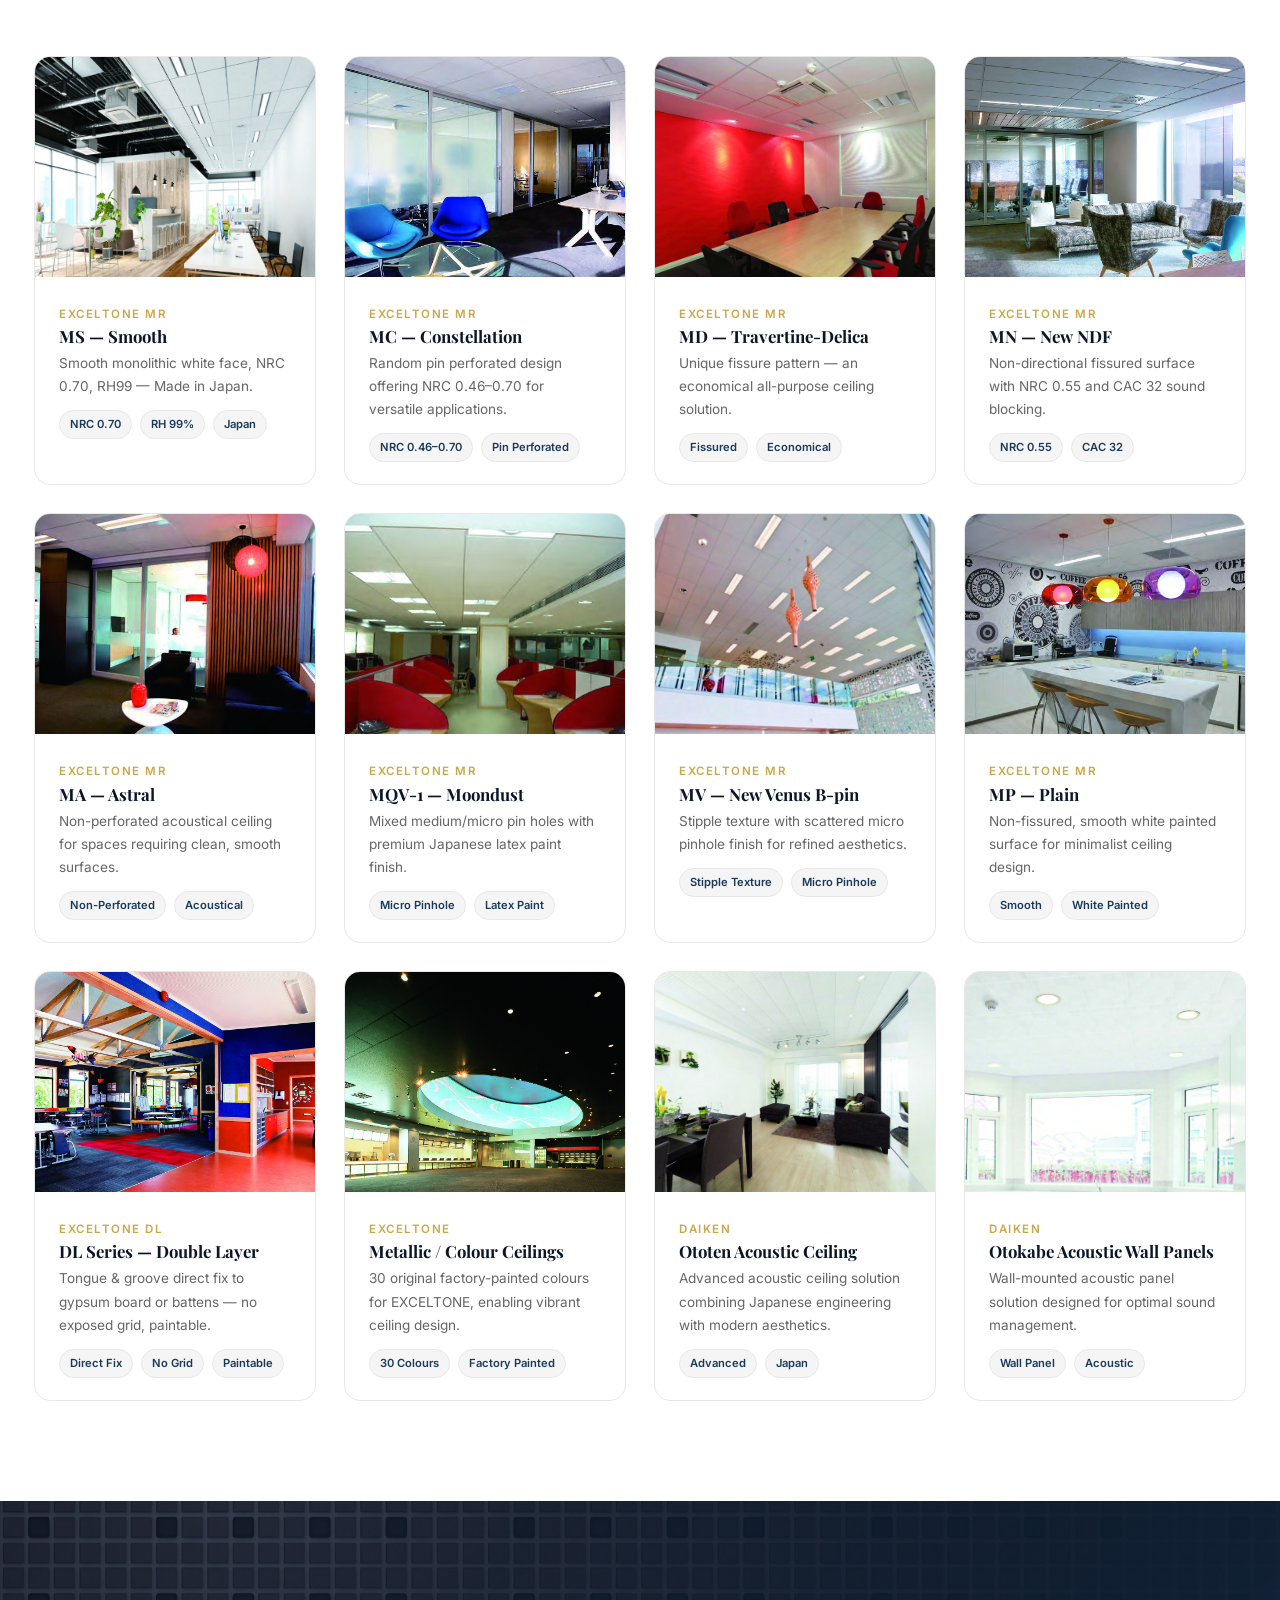
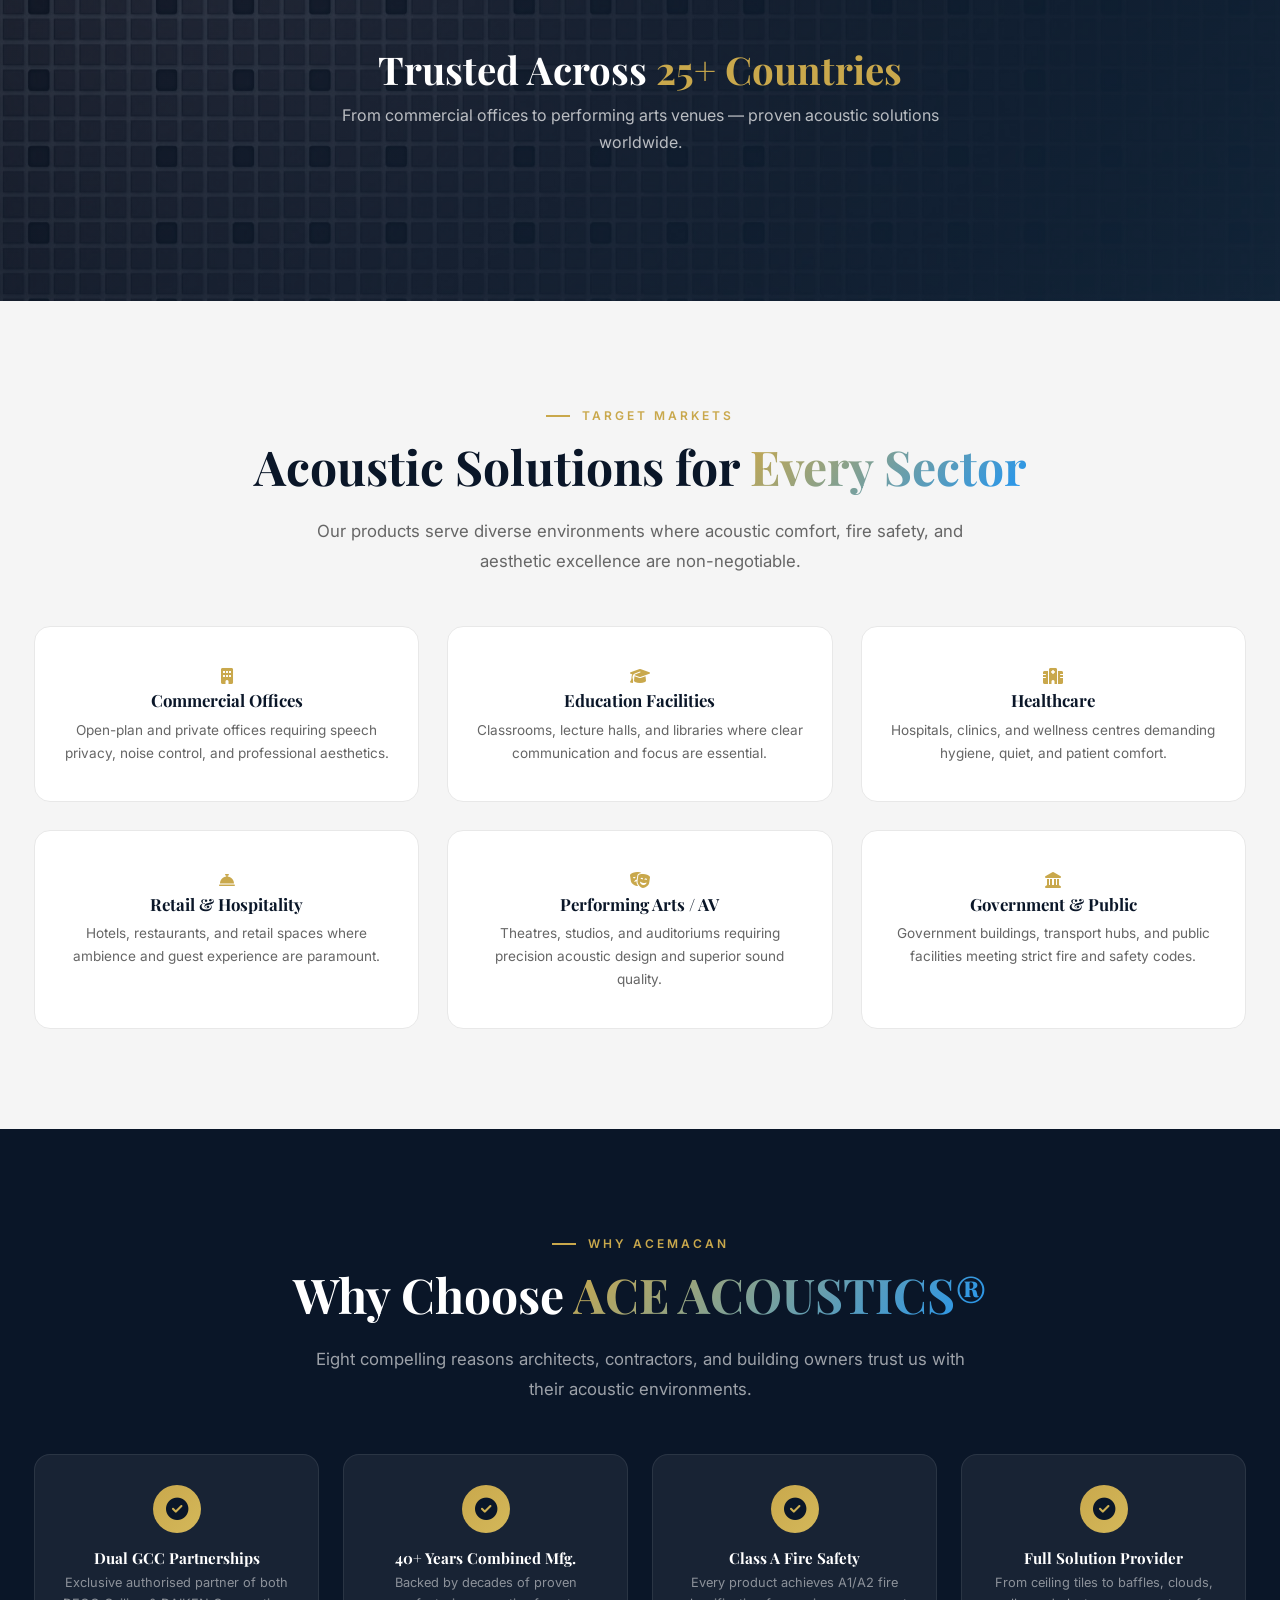
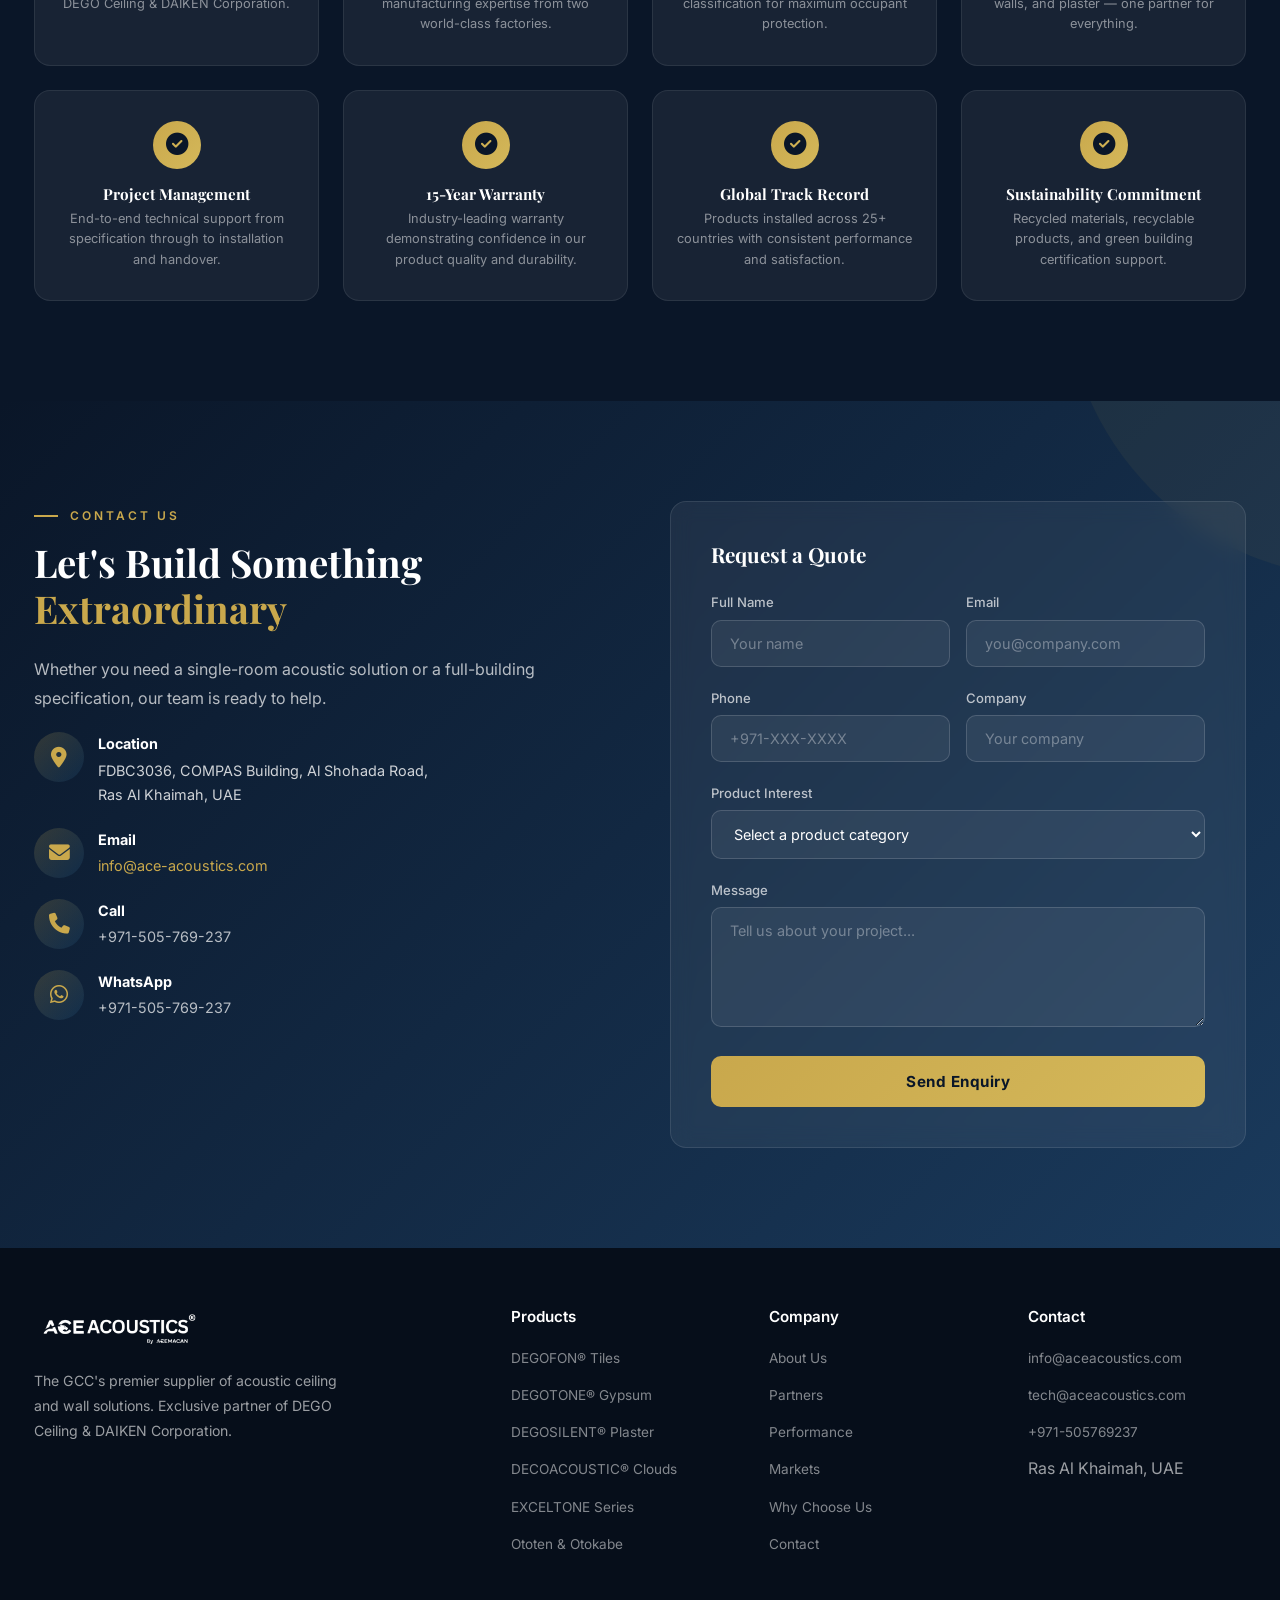
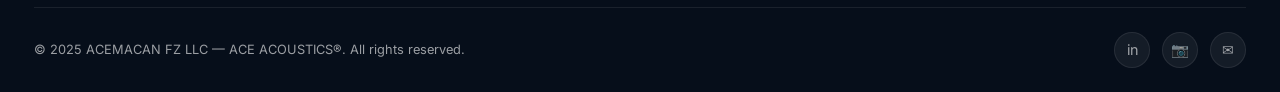
==== commit 6a91409f: "Complete professional icon system overhaul and enhance UI appearance - Replace ALL remaining emoji i" ====
--- a/index.html
+++ b/index.html
@@ -327,7 +327,7 @@
   transition:all .4s;border:1px solid #e8e8e8;
 }
 .app-card:hover{transform:translateY(-6px);box-shadow:var(--shadow);border-color:var(--accent)}
-.app-icon{font-size:2.4rem;margin-bottom:14px;display:block}
+.app-icon{\n  display:inline-flex;align-items:center;justify-content:center;width:70px;height:70px;\n  background:linear-gradient(135deg,rgba(201,168,76,.12),rgba(33,150,243,.08));border-radius:50%;\n  font-size:2rem;color:var(--accent);margin-bottom:16px;transition:all .3s ease;\n}\n.app-card:hover .app-icon{\n  background:linear-gradient(135deg,rgba(201,168,76,.2),rgba(33,150,243,.15));transform:scale(1.15) rotateZ(5deg);\n}
 .app-card h4{font-size:1.05rem;color:var(--primary);margin-bottom:8px}
 .app-card p{font-size:.85rem;color:#666;line-height:1.7}
 
@@ -346,9 +346,12 @@
 }
 .why-item:hover{background:rgba(201,168,76,.1);border-color:var(--accent);transform:translateY(-4px)}
 .why-check{
-  width:44px;height:44px;border-radius:50%;background:linear-gradient(135deg,var(--accent),#d4b85a);
+  width:48px;height:48px;border-radius:50%;background:linear-gradient(135deg,var(--accent),#d4b85a);
   display:flex;align-items:center;justify-content:center;margin:0 auto 16px;
-  font-size:1.2rem;color:var(--primary);font-weight:700;
+  font-size:1.4rem;color:var(--primary);font-weight:700;transition:all .3s ease;
+}
+.why-item:hover .why-check{
+  transform:scale(1.1) rotateZ(-15deg);
 }
 .why-item h4{font-size:.95rem;margin-bottom:6px}
 .why-item p{font-size:.8rem;color:rgba(255,255,255,.5);line-height:1.6}
@@ -370,8 +373,12 @@
 .contact-info p{color:rgba(255,255,255,.7);margin-bottom:20px;line-height:1.8}
 .contact-detail{display:flex;align-items:flex-start;gap:14px;margin-bottom:20px}
 .contact-detail .icon{
-  width:42px;height:42px;border-radius:50%;background:rgba(201,168,76,.15);
-  display:flex;align-items:center;justify-content:center;font-size:1.1rem;flex-shrink:0;
+  width:50px;height:50px;border-radius:50%;background:linear-gradient(135deg,rgba(201,168,76,.2),rgba(33,150,243,.1));
+  display:flex;align-items:center;justify-content:center;font-size:1.3rem;flex-shrink:0;
+  color:var(--accent);transition:all .3s ease;
+}
+.contact-detail:hover .icon{
+  background:linear-gradient(135deg,rgba(201,168,76,.3),rgba(33,150,243,.2));transform:scale(1.1) translateY(-4px);
 }
 .contact-detail .detail-text{font-size:.9rem;color:rgba(255,255,255,.8)}
 .contact-detail .detail-text strong{display:block;color:#fff;margin-bottom:2px}
@@ -1230,32 +1237,32 @@
     </div>
     <div class="app-grid">
       <div class="app-card reveal">
-        <span class="app-icon">🏢</span>
+        <span class="app-icon"><i class="fa-solid fa-building"></i></span>
         <h4>Commercial Offices</h4>
         <p>Open-plan and private offices requiring speech privacy, noise control, and professional aesthetics.</p>
       </div>
       <div class="app-card reveal">
-        <span class="app-icon">🎓</span>
+        <span class="app-icon"><i class="fa-solid fa-graduation-cap"></i></span>
         <h4>Education Facilities</h4>
         <p>Classrooms, lecture halls, and libraries where clear communication and focus are essential.</p>
       </div>
       <div class="app-card reveal">
-        <span class="app-icon">🏥</span>
+        <span class="app-icon"><i class="fa-solid fa-hospital"></i></span>
         <h4>Healthcare</h4>
         <p>Hospitals, clinics, and wellness centres demanding hygiene, quiet, and patient comfort.</p>
       </div>
       <div class="app-card reveal">
-        <span class="app-icon">🏨</span>
+        <span class="app-icon"><i class="fa-solid fa-concierge-bell"></i></span>
         <h4>Retail &amp; Hospitality</h4>
         <p>Hotels, restaurants, and retail spaces where ambience and guest experience are paramount.</p>
       </div>
       <div class="app-card reveal">
-        <span class="app-icon">🎭</span>
+        <span class="app-icon"><i class="fa-solid fa-masks-theater"></i></span>
         <h4>Performing Arts / AV</h4>
         <p>Theatres, studios, and auditoriums requiring precision acoustic design and superior sound quality.</p>
       </div>
       <div class="app-card reveal">
-        <span class="app-icon">🏛️</span>
+        <span class="app-icon"><i class="fa-solid fa-landmark"></i></span>
         <h4>Government &amp; Public</h4>
         <p>Government buildings, transport hubs, and public facilities meeting strict fire and safety codes.</p>
       </div>
@@ -1273,42 +1280,42 @@
     </div>
     <div class="why-grid">
       <div class="why-item reveal">
-        <div class="why-check">✦</div>
+        <div class="why-check"><i class="fa-solid fa-circle-check"></i></div>
         <h4>Dual GCC Partnerships</h4>
         <p>Exclusive authorised partner of both DEGO Ceiling &amp; DAIKEN Corporation.</p>
       </div>
       <div class="why-item reveal">
-        <div class="why-check">✦</div>
+        <div class="why-check"><i class="fa-solid fa-circle-check"></i></div>
         <h4>40+ Years Combined Mfg.</h4>
         <p>Backed by decades of proven manufacturing expertise from two world-class factories.</p>
       </div>
       <div class="why-item reveal">
-        <div class="why-check">✦</div>
+        <div class="why-check"><i class="fa-solid fa-circle-check"></i></div>
         <h4>Class A Fire Safety</h4>
         <p>Every product achieves A1/A2 fire classification for maximum occupant protection.</p>
       </div>
       <div class="why-item reveal">
-        <div class="why-check">✦</div>
+        <div class="why-check"><i class="fa-solid fa-circle-check"></i></div>
         <h4>Full Solution Provider</h4>
         <p>From ceiling tiles to baffles, clouds, walls, and plaster — one partner for everything.</p>
       </div>
       <div class="why-item reveal">
-        <div class="why-check">✦</div>
+        <div class="why-check"><i class="fa-solid fa-circle-check"></i></div>
         <h4>Project Management</h4>
         <p>End-to-end technical support from specification through to installation and handover.</p>
       </div>
       <div class="why-item reveal">
-        <div class="why-check">✦</div>
+        <div class="why-check"><i class="fa-solid fa-circle-check"></i></div>
         <h4>15-Year Warranty</h4>
         <p>Industry-leading warranty demonstrating confidence in our product quality and durability.</p>
       </div>
       <div class="why-item reveal">
-        <div class="why-check">✦</div>
+        <div class="why-check"><i class="fa-solid fa-circle-check"></i></div>
         <h4>Global Track Record</h4>
         <p>Products installed across 25+ countries with consistent performance and satisfaction.</p>
       </div>
       <div class="why-item reveal">
-        <div class="why-check">✦</div>
+        <div class="why-check"><i class="fa-solid fa-circle-check"></i></div>
         <h4>Sustainability Commitment</h4>
         <p>Recycled materials, recyclable products, and green building certification support.</p>
       </div>
@@ -1326,28 +1333,28 @@
         <p>Whether you need a single-room acoustic solution or a full-building specification, our team is ready to help.</p>
 
         <div class="contact-detail">
-          <div class="icon">📍</div>
+          <div class="icon"><i class="fa-solid fa-location-dot"></i></div>
           <div class="detail-text">
             <strong>Location</strong>
             FDBC3036, COMPAS Building, Al Shohada Road,<br>Ras Al Khaimah, UAE
           </div>
         </div>
         <div class="contact-detail">
-          <div class="icon">✉️</div>
+          <div class="icon"><i class="fa-solid fa-envelope"></i></div>
           <div class="detail-text">
             <strong>Email</strong>
             <a href="mailto:info@ace-acoustics.com" style="color:var(--accent)">info@ace-acoustics.com</a>
           </div>
         </div>
         <div class="contact-detail">
-          <div class="icon">📞</div>
+          <div class="icon"><i class="fa-solid fa-phone"></i></div>
           <div class="detail-text">
             <strong>Call</strong>
             <a href="tel:+971505769237" style="color:rgba(255,255,255,.7)">+971-505-769-237</a>
           </div>
         </div>
         <div class="contact-detail">
-          <div class="icon">💬</div>
+          <div class="icon"><i class="fa-brands fa-whatsapp"></i></div>
           <div class="detail-text">
             <strong>WhatsApp</strong>
             <a href="https://wa.me/971505769237" style="color:rgba(255,255,255,.7)" target="_blank">+971-505-769-237</a>
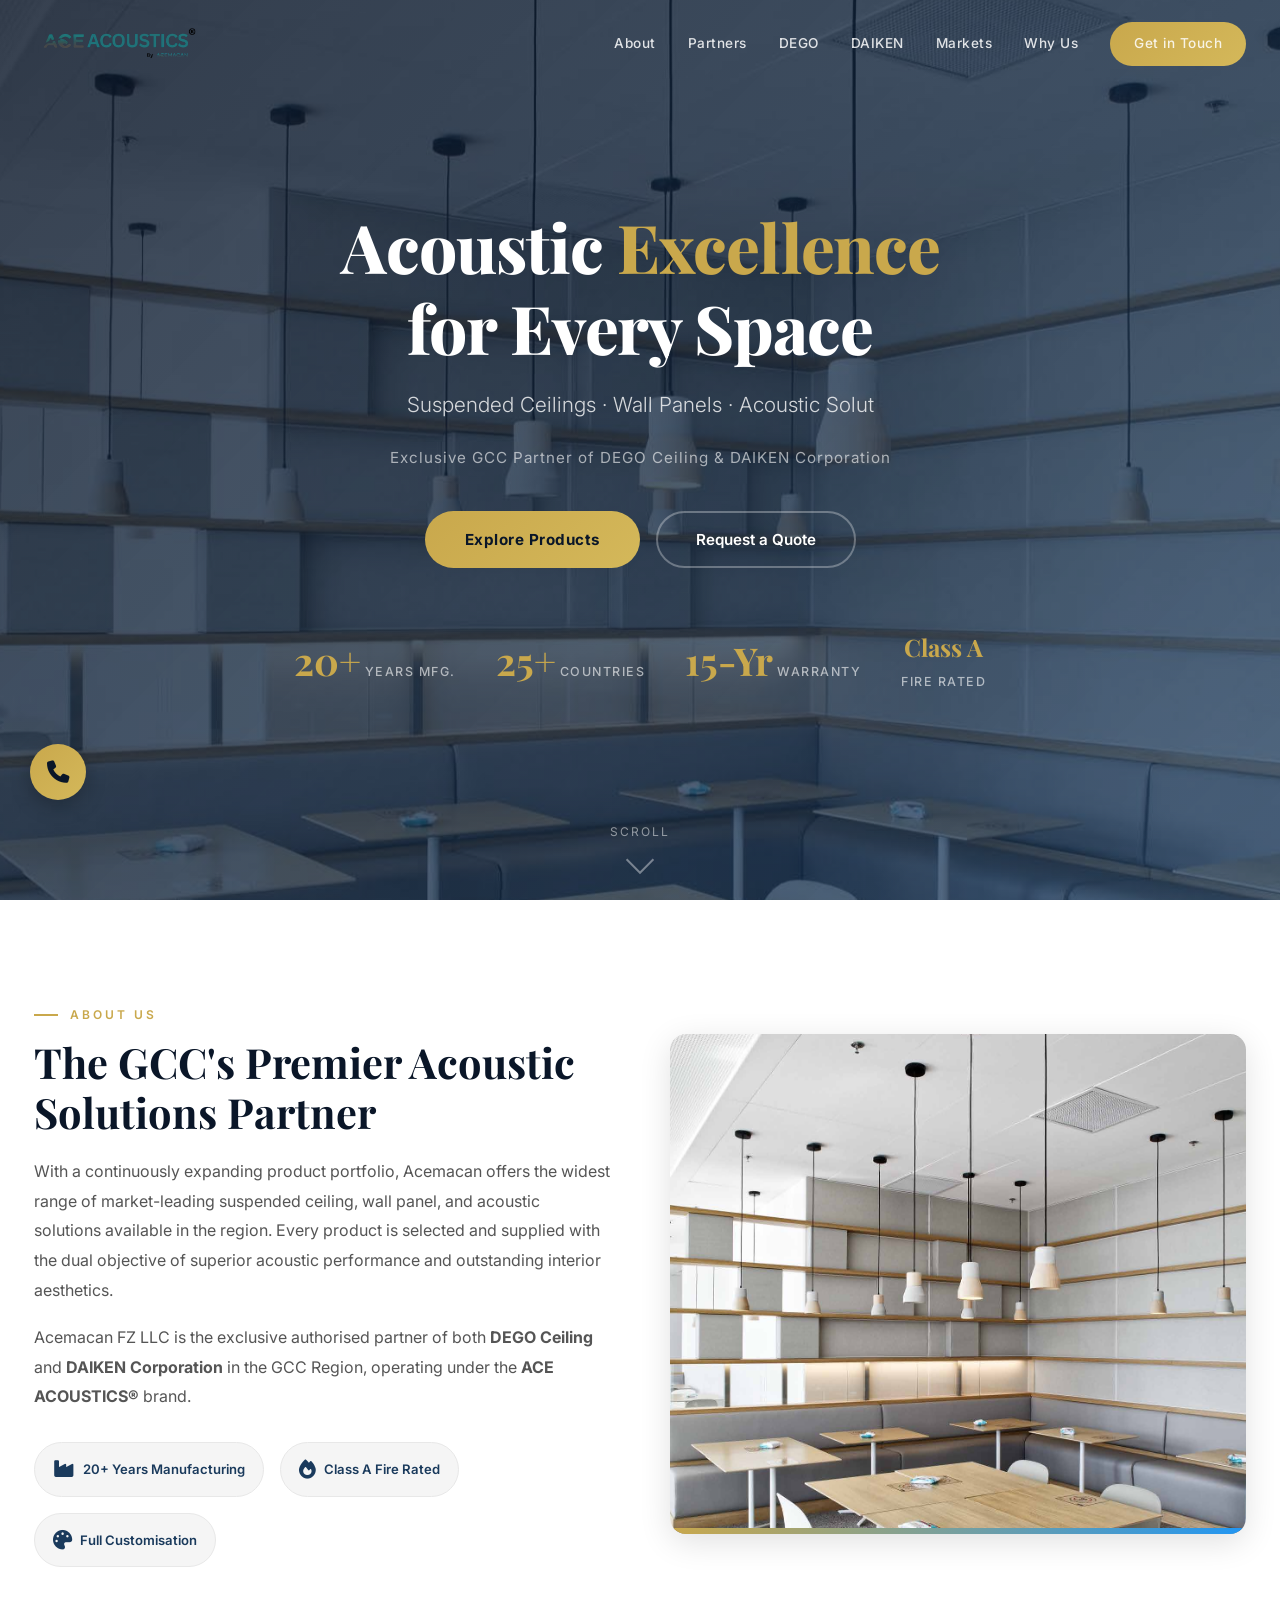
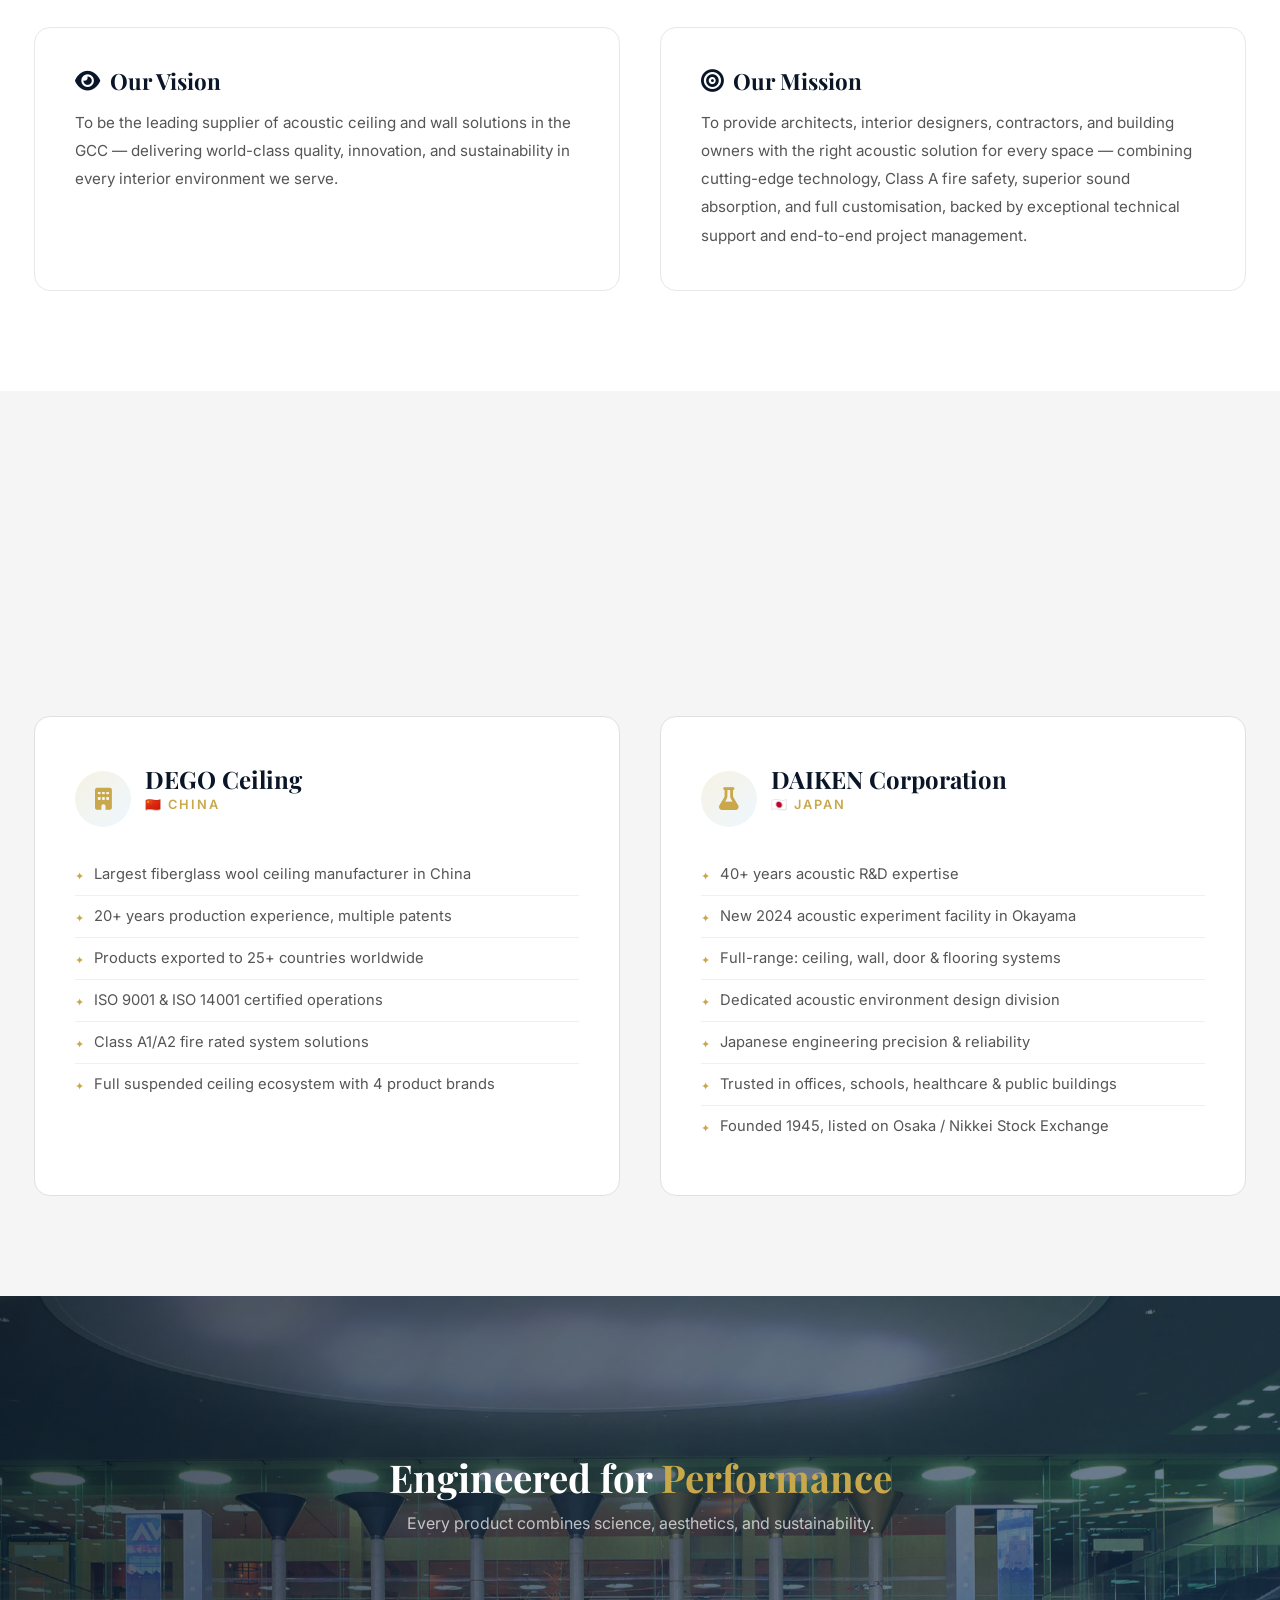
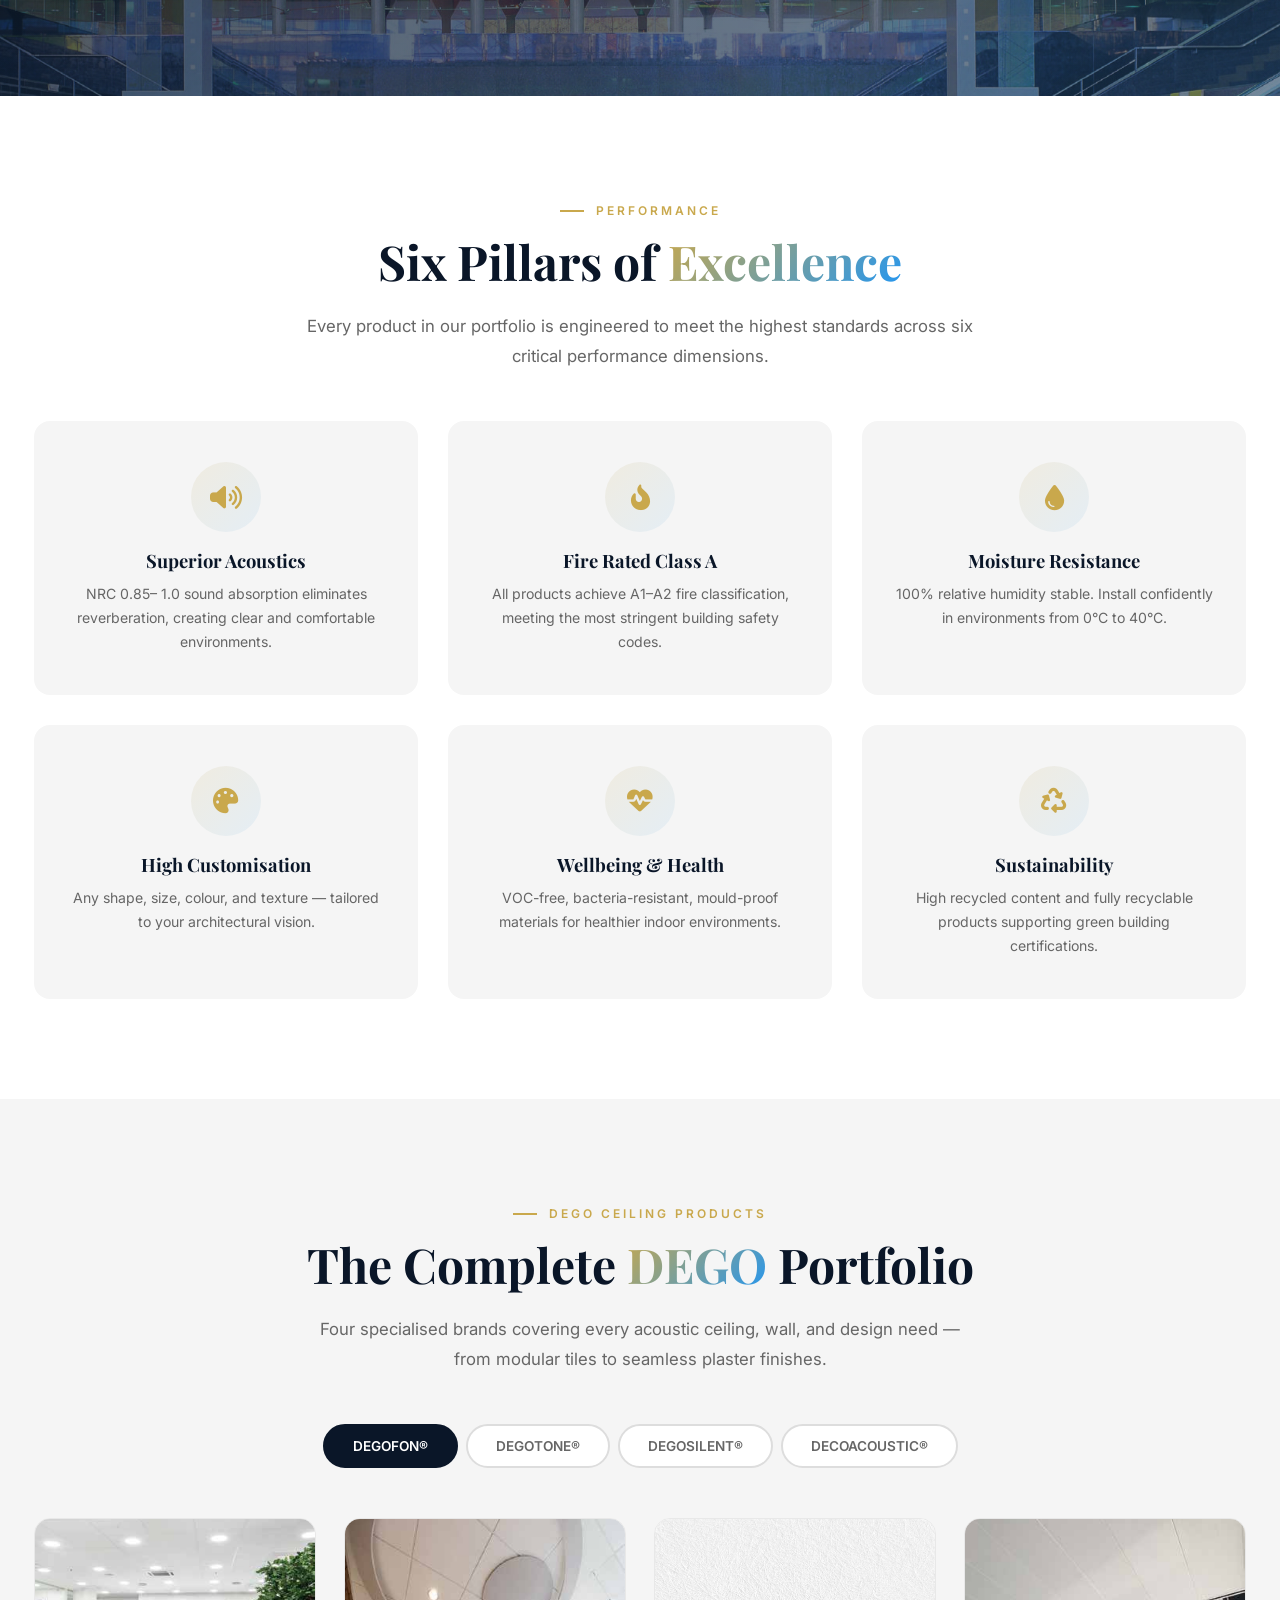
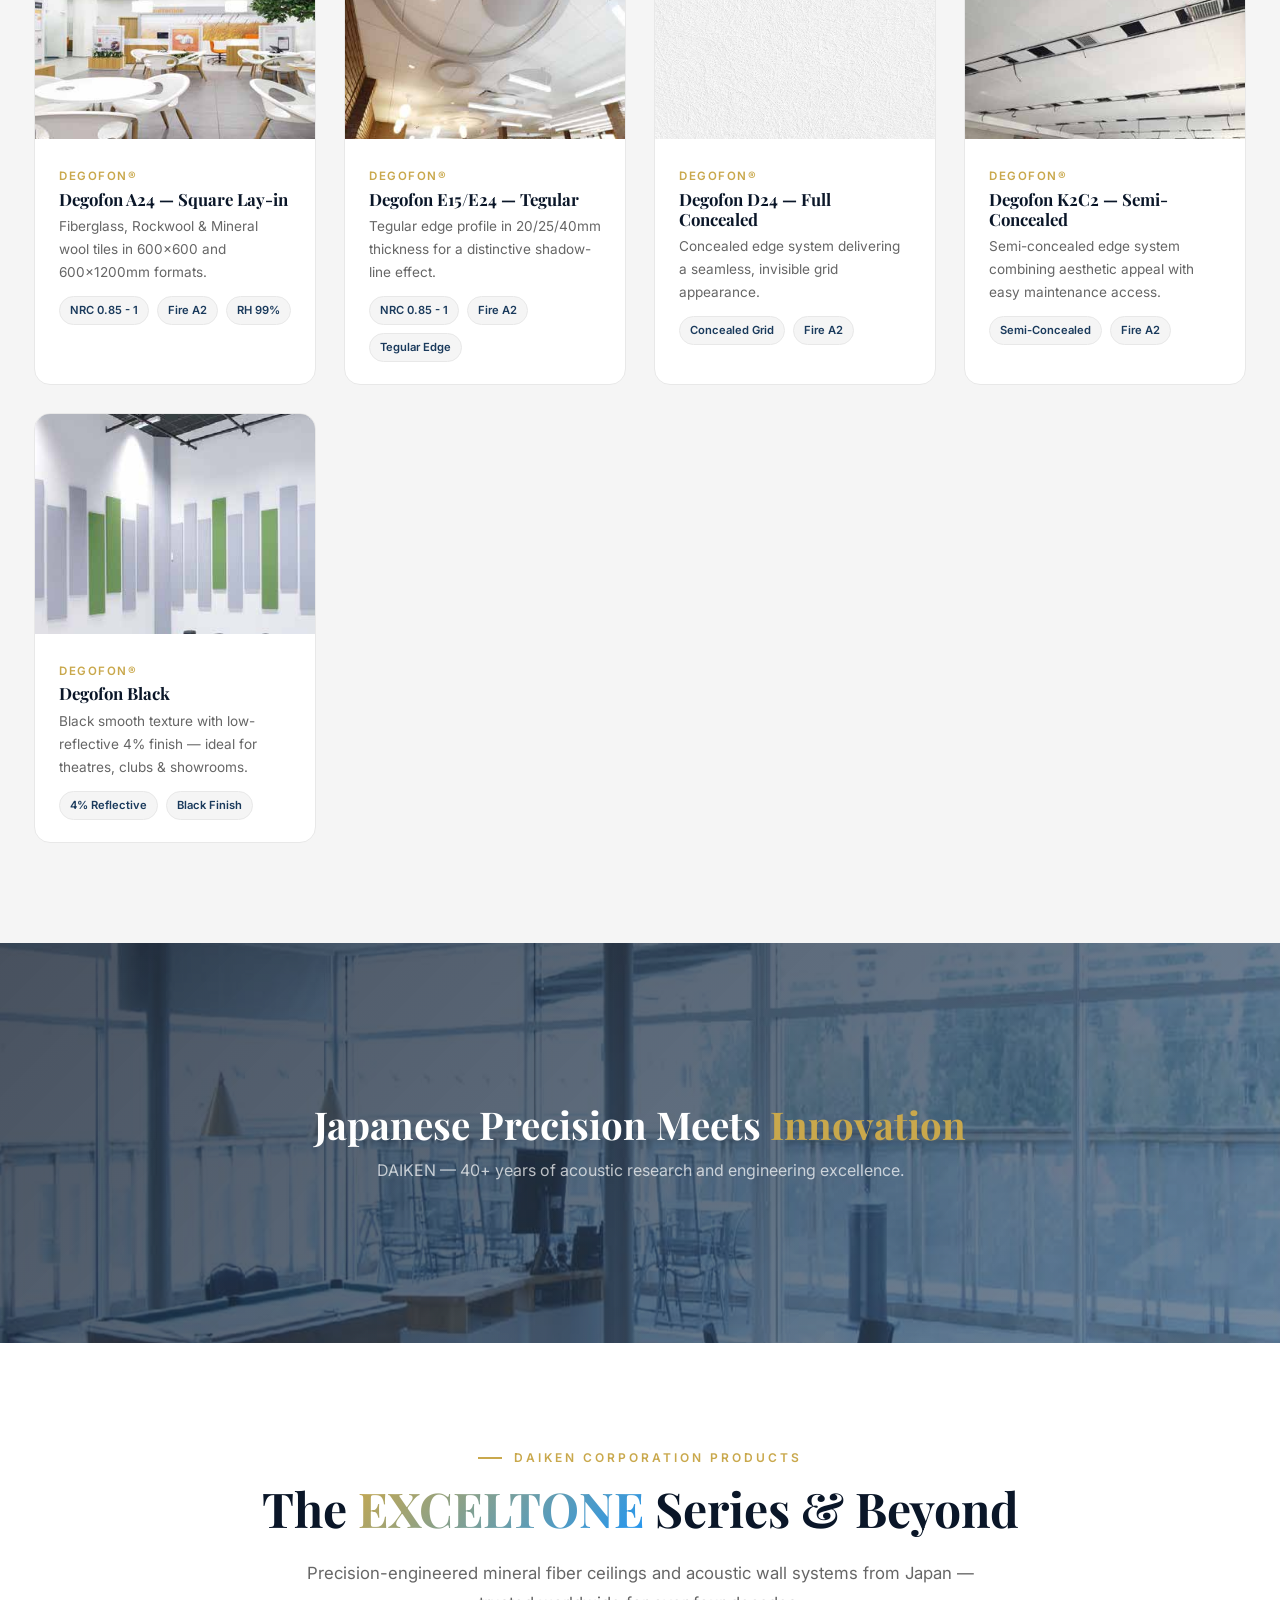
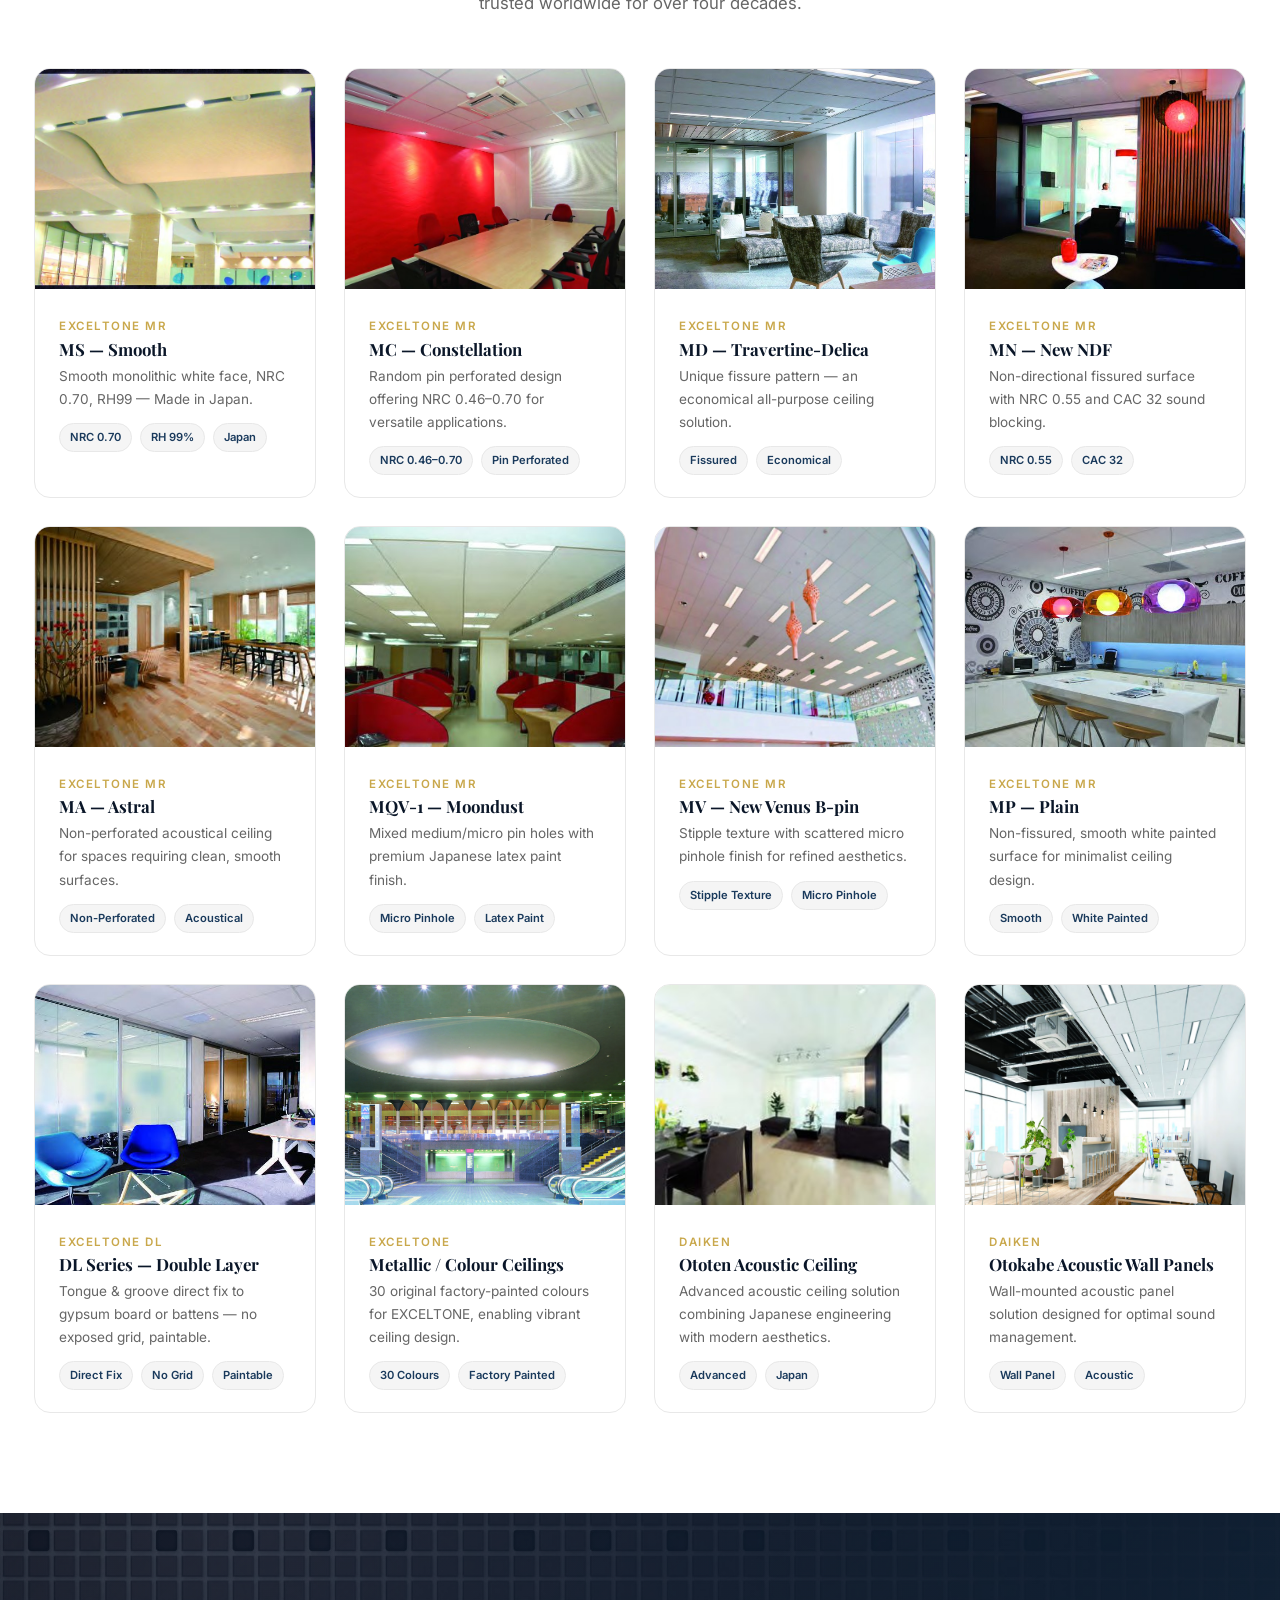
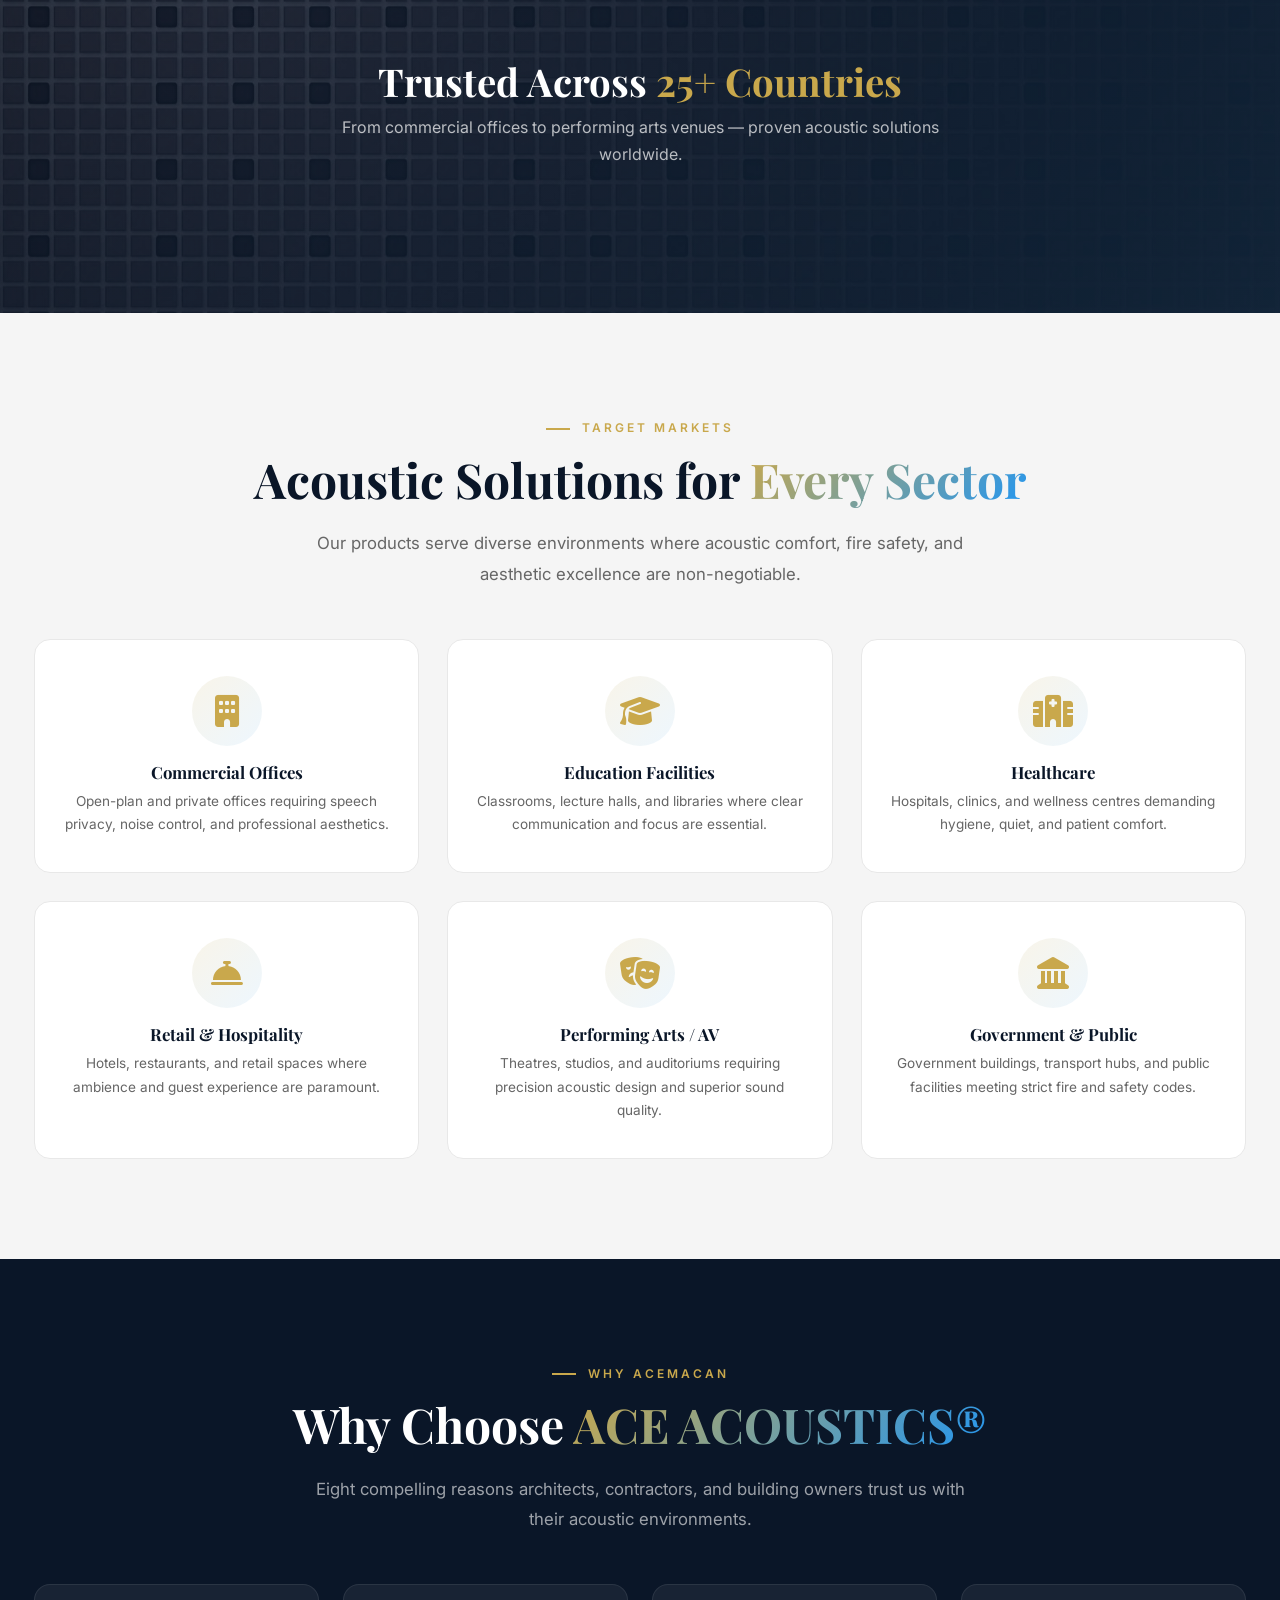
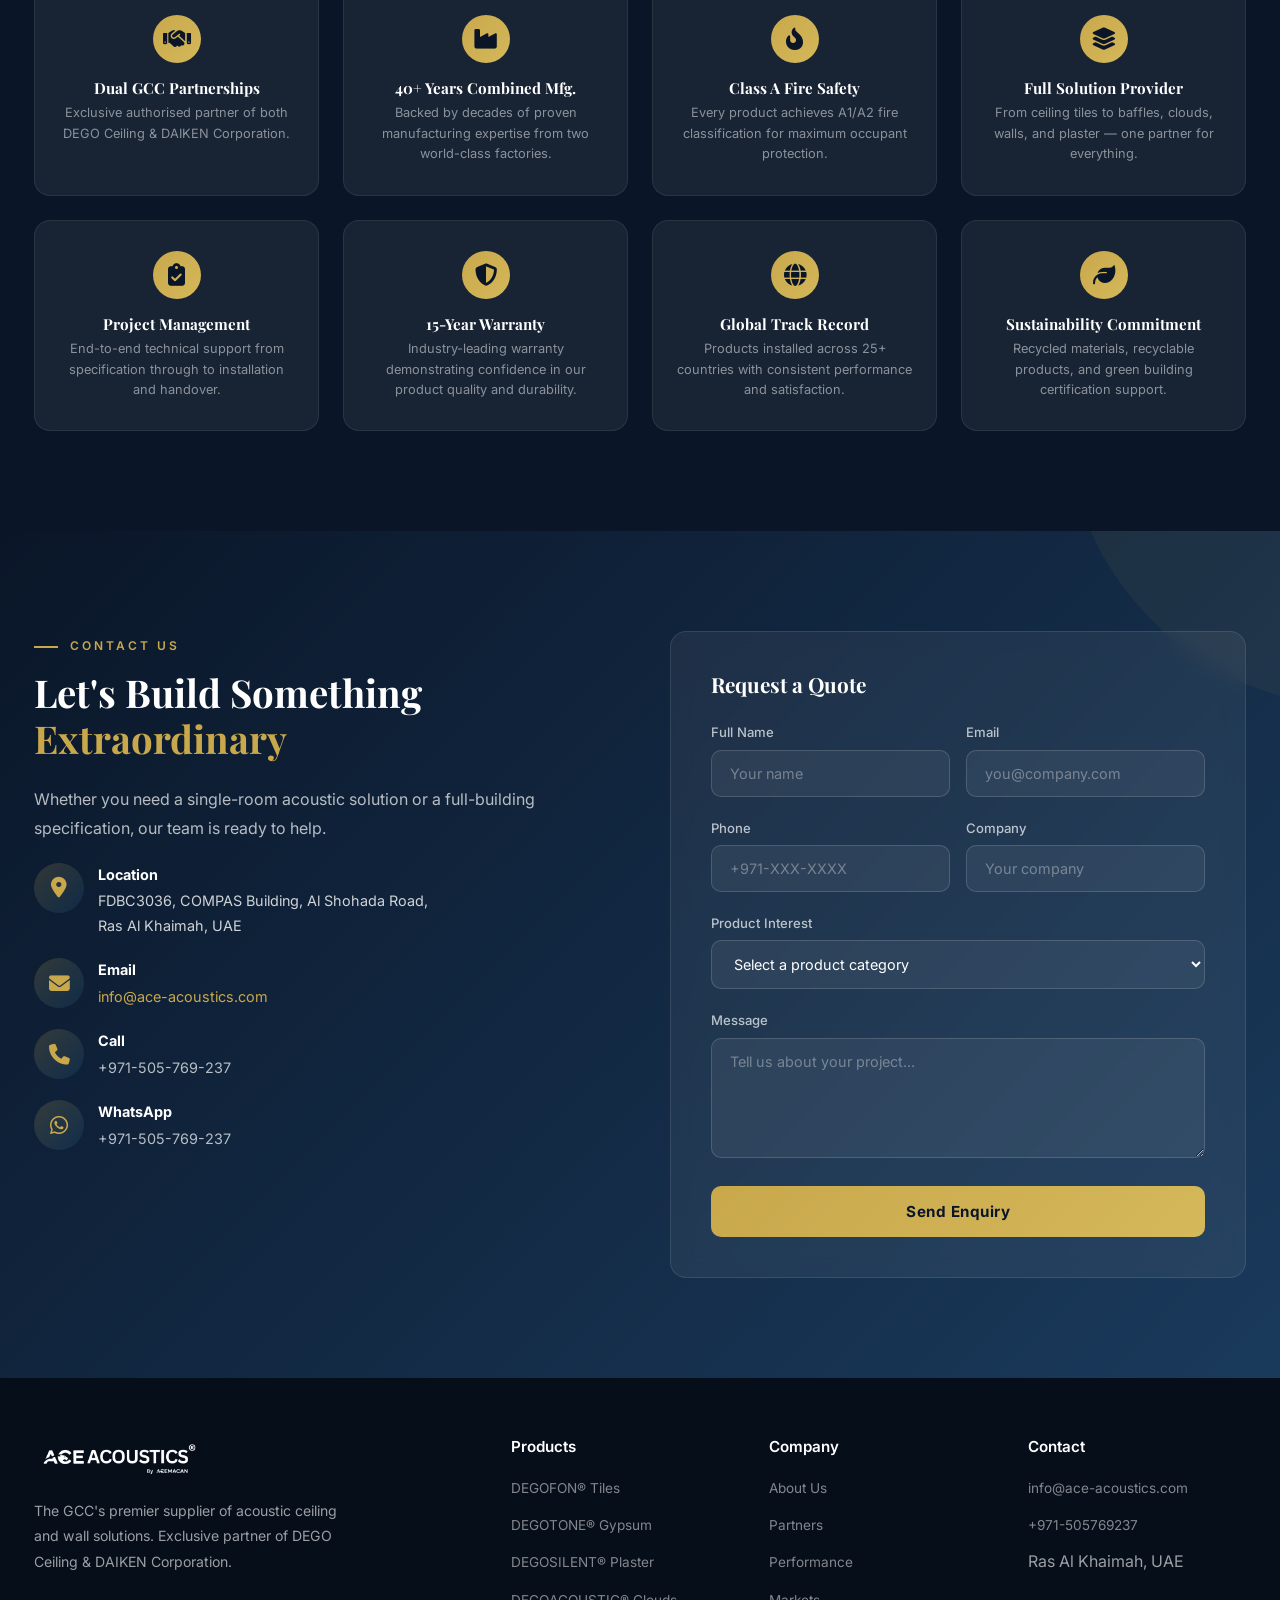
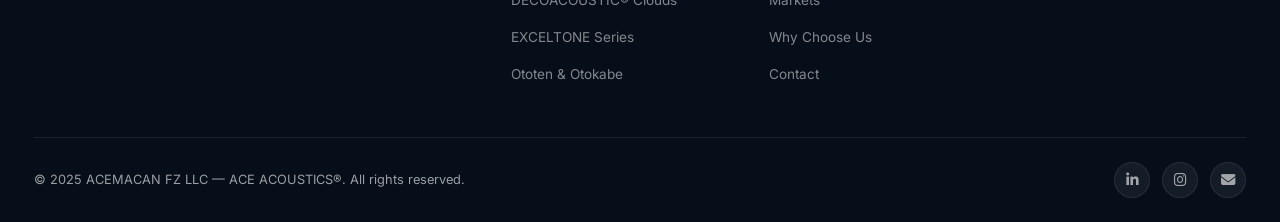
==== commit 7acb34fc: "Improve product images, add FA icons, fix footer, remove portfolio section - Replace emoji icons wit" ====
--- a/index.html
+++ b/index.html
@@ -9,7 +9,7 @@
 <link rel="preconnect" href="https://fonts.googleapis.com">
 <link rel="preconnect" href="https://fonts.gstatic.com" crossorigin>
 <link href="https://fonts.googleapis.com/css2?family=Inter:wght@300;400;500;600;700&family=Playfair+Display:wght@400;500;600;700;800&display=swap" rel="stylesheet">
-<link rel="stylesheet" href="https://cdnjs.cloudflare.com/ajax/libs/font-awesome/6.4.0/css/all.min.css" integrity="sha512-iecdLmaskl7CVJkEZSMUkrQ6usKu8zCwADMUWNQ0DPnqydZfghQc3xVjjaRu4mYk6kVfV5I8ggAQewo5V7e5Z5A==" crossorigin="anonymous" referrerpolicy="no-referrer">
+<link rel="stylesheet" href="https://cdnjs.cloudflare.com/ajax/libs/font-awesome/6.5.1/css/all.min.css" crossorigin="anonymous" referrerpolicy="no-referrer">
 <style>
 /* ───────── RESET & BASE ───────── */
 *,*::before,*::after{box-sizing:border-box;margin:0;padding:0}
@@ -263,7 +263,17 @@
 }
 .pillar-card:hover{transform:translateY(-6px);border-color:var(--accent);box-shadow:0 12px 40px rgba(201,168,76,.12)}
 .pillar-card:hover::after{opacity:1}
-.pillar-icon{font-size:2.6rem;margin-bottom:18px;display:block;position:relative;z-index:1}
+.pillar-icon{
+  display:inline-flex;align-items:center;justify-content:center;
+  width:70px;height:70px;border-radius:50%;
+  background:linear-gradient(135deg,rgba(201,168,76,.12),rgba(33,150,243,.08));
+  font-size:1.6rem;color:var(--accent);margin-bottom:18px;
+  position:relative;z-index:1;transition:all .3s ease;
+}
+.pillar-card:hover .pillar-icon{
+  background:linear-gradient(135deg,rgba(201,168,76,.2),rgba(33,150,243,.15));
+  transform:scale(1.15) rotateZ(5deg);
+}
 .pillar-card h3{font-size:1.15rem;color:var(--primary);margin-bottom:10px;position:relative;z-index:1}
 .pillar-card p{font-size:.88rem;color:#666;position:relative;z-index:1;line-height:1.7}
 
@@ -327,7 +337,14 @@
   transition:all .4s;border:1px solid #e8e8e8;
 }
 .app-card:hover{transform:translateY(-6px);box-shadow:var(--shadow);border-color:var(--accent)}
-.app-icon{\n  display:inline-flex;align-items:center;justify-content:center;width:70px;height:70px;\n  background:linear-gradient(135deg,rgba(201,168,76,.12),rgba(33,150,243,.08));border-radius:50%;\n  font-size:2rem;color:var(--accent);margin-bottom:16px;transition:all .3s ease;\n}\n.app-card:hover .app-icon{\n  background:linear-gradient(135deg,rgba(201,168,76,.2),rgba(33,150,243,.15));transform:scale(1.15) rotateZ(5deg);\n}
+.app-icon{
+  display:inline-flex;align-items:center;justify-content:center;width:70px;height:70px;
+  background:linear-gradient(135deg,rgba(201,168,76,.12),rgba(33,150,243,.08));border-radius:50%;
+  font-size:2rem;color:var(--accent);margin-bottom:16px;transition:all .3s ease;
+}
+.app-card:hover .app-icon{
+  background:linear-gradient(135deg,rgba(201,168,76,.2),rgba(33,150,243,.15));transform:scale(1.15) rotateZ(5deg);
+}
 .app-card h4{font-size:1.05rem;color:var(--primary);margin-bottom:8px}
 .app-card p{font-size:.85rem;color:#666;line-height:1.7}
 
@@ -593,7 +610,7 @@
 
     <div class="vm-grid">
       <div class="vm-card reveal">
-        <h3><i class="fa-solid fa-telescope"></i> Our Vision</h3>
+        <h3><i class="fa-solid fa-eye"></i> Our Vision</h3>
         <p>To be the leading supplier of acoustic ceiling and wall solutions in the GCC — delivering world-class quality, innovation, and sustainability in every interior environment we serve.</p>
       </div>
       <div class="vm-card reveal">
@@ -614,8 +631,15 @@
     </div>
     <div class="partners-grid">
       <div class="partner-card reveal-left">
-        <h3>DEGO Ceiling</h3>
-        <p class="partner-origin">🇨🇳 China</p>
+        <div style="display:flex;align-items:center;gap:14px;margin-bottom:20px">
+          <div style="width:56px;height:56px;border-radius:50%;background:linear-gradient(135deg,rgba(201,168,76,.15),rgba(33,150,243,.08));display:flex;align-items:center;justify-content:center;flex-shrink:0">
+            <i class="fa-solid fa-building" style="font-size:1.4rem;color:var(--accent)"></i>
+          </div>
+          <div>
+            <h3 style="margin-bottom:0">DEGO Ceiling</h3>
+            <p class="partner-origin">🇨🇳 China</p>
+          </div>
+        </div>
         <ul>
           <li>Largest fiberglass wool ceiling manufacturer in China</li>
           <li>20+ years production experience, multiple patents</li>
@@ -626,8 +650,15 @@
         </ul>
       </div>
       <div class="partner-card reveal-right">
-        <h3>DAIKEN Corporation</h3>
-        <p class="partner-origin">🇯🇵 Japan</p>
+        <div style="display:flex;align-items:center;gap:14px;margin-bottom:20px">
+          <div style="width:56px;height:56px;border-radius:50%;background:linear-gradient(135deg,rgba(201,168,76,.15),rgba(33,150,243,.08));display:flex;align-items:center;justify-content:center;flex-shrink:0">
+            <i class="fa-solid fa-flask" style="font-size:1.4rem;color:var(--accent)"></i>
+          </div>
+          <div>
+            <h3 style="margin-bottom:0">DAIKEN Corporation</h3>
+            <p class="partner-origin">🇯🇵 Japan</p>
+          </div>
+        </div>
         <ul>
           <li>40+ years acoustic R&amp;D expertise</li>
           <li>New 2024 acoustic experiment facility in Okayama</li>
@@ -662,32 +693,32 @@
     </div>
     <div class="pillars-grid">
       <div class="pillar-card reveal">
-        <span class="pillar-icon">🔊</span>
+        <span class="pillar-icon"><i class="fa-solid fa-volume-high"></i></span>
         <h3>Superior Acoustics</h3>
         <p>NRC 0.85– 1.0 sound absorption eliminates reverberation, creating clear and comfortable environments.</p>
       </div>
       <div class="pillar-card reveal">
-        <span class="pillar-icon">🔥</span>
+        <span class="pillar-icon"><i class="fa-solid fa-fire-flame-curved"></i></span>
         <h3>Fire Rated Class A</h3>
         <p>All products achieve A1–A2 fire classification, meeting the most stringent building safety codes.</p>
       </div>
       <div class="pillar-card reveal">
-        <span class="pillar-icon">💧</span>
+        <span class="pillar-icon"><i class="fa-solid fa-droplet"></i></span>
         <h3>Moisture Resistance</h3>
         <p>100% relative humidity stable. Install confidently in environments from 0°C to 40°C.</p>
       </div>
       <div class="pillar-card reveal">
-        <span class="pillar-icon">🎨</span>
+        <span class="pillar-icon"><i class="fa-solid fa-palette"></i></span>
         <h3>High Customisation</h3>
         <p>Any shape, size, colour, and texture — tailored to your architectural vision.</p>
       </div>
       <div class="pillar-card reveal">
-        <span class="pillar-icon">🌿</span>
+        <span class="pillar-icon"><i class="fa-solid fa-heart-pulse"></i></span>
         <h3>Wellbeing &amp; Health</h3>
         <p>VOC-free, bacteria-resistant, mould-proof materials for healthier indoor environments.</p>
       </div>
       <div class="pillar-card reveal">
-        <span class="pillar-icon">♻️</span>
+        <span class="pillar-icon"><i class="fa-solid fa-recycle"></i></span>
         <h3>Sustainability</h3>
         <p>High recycled content and fully recyclable products supporting green building certifications.</p>
       </div>
@@ -748,7 +779,7 @@
         </div>
         <div class="product-card reveal">
           <div class="product-card-img">
-            <img src="assets/images/dego/dego_p10_4.jpeg" alt="Degofon D24 Full Concealed ceiling system" loading="lazy" width="400" height="300">
+            <img src="assets/images/dego/dego_p10_1.png" alt="Degofon D24 Full Concealed ceiling system" loading="lazy" width="400" height="300">
             <div class="img-overlay"></div>
           </div>
           <div class="product-card-body">
@@ -866,7 +897,7 @@
       <div class="products-grid">
         <div class="product-card reveal">
           <div class="product-card-img">
-            <img src="assets/images/dego/dego_p23_1.jpeg" alt="DegoSilent Ultra acoustic plaster system" loading="lazy" width="400" height="300">
+            <img src="assets/images/dego/dego_p23_0.jpeg" alt="DegoSilent Ultra acoustic plaster system" loading="lazy" width="400" height="300">
             <div class="img-overlay"></div>
           </div>
           <div class="product-card-body">
@@ -896,7 +927,7 @@
         </div>
         <div class="product-card reveal">
           <div class="product-card-img">
-            <img src="assets/images/dego/dego_p25_0.jpeg" alt="DegoSilent Pro rigid panel system" loading="lazy" width="400" height="300">
+            <img src="assets/images/dego/dego_p28_0.jpeg" alt="DegoSilent Pro rigid panel system" loading="lazy" width="400" height="300">
             <div class="img-overlay"></div>
           </div>
           <div class="product-card-body">
@@ -932,7 +963,7 @@
       <div class="products-grid">
         <div class="product-card reveal">
           <div class="product-card-img">
-            <img src="assets/images/dego/dego_p14_0.jpeg" alt="Decoacoustic Square and Rectangle Clouds" loading="lazy" width="400" height="300">
+            <img src="assets/images/dego/dego_p32_0.jpeg" alt="Decoacoustic Square and Rectangle Clouds" loading="lazy" width="400" height="300">
             <div class="img-overlay"></div>
           </div>
           <div class="product-card-body">
@@ -948,7 +979,7 @@
         </div>
         <div class="product-card reveal">
           <div class="product-card-img">
-            <img src="assets/images/dego/dego_p16_0.jpeg" alt="Decoacoustic Circle Clouds" loading="lazy" width="400" height="300">
+            <img src="assets/images/dego/dego_p39_0.jpeg" alt="Decoacoustic Circle Clouds" loading="lazy" width="400" height="300">
             <div class="img-overlay"></div>
           </div>
           <div class="product-card-body">
@@ -963,7 +994,7 @@
         </div>
         <div class="product-card reveal">
           <div class="product-card-img">
-            <img src="assets/images/dego/dego_p17_0.jpeg" alt="Decoacoustic Hexagon Clouds" loading="lazy" width="400" height="300">
+            <img src="assets/images/dego/dego_p26_0.jpeg" alt="Decoacoustic Hexagon Clouds" loading="lazy" width="400" height="300">
             <div class="img-overlay"></div>
           </div>
           <div class="product-card-body">
@@ -978,7 +1009,7 @@
         </div>
         <div class="product-card reveal">
           <div class="product-card-img">
-            <img src="assets/images/dego/dego_p19_0.jpeg" alt="Decoacoustic Acoustic Baffles" loading="lazy" width="400" height="300">
+            <img src="assets/images/dego/dego_p45_0.jpeg" alt="Decoacoustic Acoustic Baffles" loading="lazy" width="400" height="300">
             <div class="img-overlay"></div>
           </div>
           <div class="product-card-body">
@@ -993,7 +1024,7 @@
         </div>
         <div class="product-card reveal">
           <div class="product-card-img">
-            <img src="assets/images/dego/dego_p28_0.jpeg" alt="Decoacoustic Fabric Wrap Wall Panels" loading="lazy" width="400" height="300">
+            <img src="assets/images/dego/dego_p29_0.png" alt="Decoacoustic Fabric Wrap Wall Panels" loading="lazy" width="400" height="300">
             <div class="img-overlay"></div>
           </div>
           <div class="product-card-body">
@@ -1033,7 +1064,7 @@
     <div class="daiken-grid">
       <div class="product-card reveal">
         <div class="product-card-img">
-          <img src="assets/images/daiken/daiken_p10_0.jpeg" alt="EXCELTONE MS Smooth mineral fiber ceiling" loading="lazy" width="400" height="300">
+          <img src="assets/images/daiken/daiken_p1_1.jpeg" alt="EXCELTONE MS Smooth mineral fiber ceiling" loading="lazy" width="400" height="300">
           <div class="img-overlay"></div>
         </div>
         <div class="product-card-body">
@@ -1049,7 +1080,7 @@
       </div>
       <div class="product-card reveal">
         <div class="product-card-img">
-          <img src="assets/images/daiken/daiken_p14_0.jpeg" alt="EXCELTONE MC Constellation ceiling design" loading="lazy" width="400" height="300">
+          <img src="assets/images/daiken/daiken_p16_0.jpeg" alt="EXCELTONE MC Constellation ceiling design" loading="lazy" width="400" height="300">
           <div class="img-overlay"></div>
         </div>
         <div class="product-card-body">
@@ -1064,7 +1095,7 @@
       </div>
       <div class="product-card reveal">
         <div class="product-card-img">
-          <img src="assets/images/daiken/daiken_p16_0.jpeg" alt="EXCELTONE MD Travertine-Delica ceiling" loading="lazy" width="400" height="300">
+          <img src="assets/images/daiken/daiken_p18_0.jpeg" alt="EXCELTONE MD Travertine-Delica ceiling" loading="lazy" width="400" height="300">
           <div class="img-overlay"></div>
         </div>
         <div class="product-card-body">
@@ -1079,7 +1110,7 @@
       </div>
       <div class="product-card reveal">
         <div class="product-card-img">
-          <img src="assets/images/daiken/daiken_p18_0.jpeg" alt="EXCELTONE MN New NDF non-directional fissured" loading="lazy" width="400" height="300">
+          <img src="assets/images/daiken/daiken_p20_0.jpeg" alt="EXCELTONE MN New NDF non-directional fissured" loading="lazy" width="400" height="300">
           <div class="img-overlay"></div>
         </div>
         <div class="product-card-body">
@@ -1094,7 +1125,7 @@
       </div>
       <div class="product-card reveal">
         <div class="product-card-img">
-          <img src="assets/images/daiken/daiken_p20_0.jpeg" alt="EXCELTONE MA Astral non-perforated ceiling" loading="lazy" width="400" height="300">
+          <img src="assets/images/daiken/daiken_p5_7.jpeg" alt="EXCELTONE MA Astral non-perforated ceiling" loading="lazy" width="400" height="300">
           <div class="img-overlay"></div>
         </div>
         <div class="product-card-body">
@@ -1154,7 +1185,7 @@
       </div>
       <div class="product-card reveal">
         <div class="product-card-img">
-          <img src="assets/images/daiken/daiken_p34_0.jpeg" alt="EXCELTONE DL Series double layer ceiling" loading="lazy" width="400" height="300">
+          <img src="assets/images/daiken/daiken_p14_0.jpeg" alt="EXCELTONE DL Series double layer ceiling" loading="lazy" width="400" height="300">
           <div class="img-overlay"></div>
         </div>
         <div class="product-card-body">
@@ -1170,7 +1201,7 @@
       </div>
       <div class="product-card reveal">
         <div class="product-card-img">
-          <img src="assets/images/daiken/daiken_p36_0.jpeg" alt="EXCELTONE Metallic Colour Ceilings" loading="lazy" width="400" height="300">
+          <img src="assets/images/daiken/daiken_p7_0.jpeg" alt="EXCELTONE Metallic Colour Ceilings" loading="lazy" width="400" height="300">
           <div class="img-overlay"></div>
         </div>
         <div class="product-card-body">
@@ -1185,7 +1216,7 @@
       </div>
       <div class="product-card reveal">
         <div class="product-card-img">
-          <img src="assets/images/daiken/daiken_p44_0.jpeg" alt="Daiken Ototen Acoustic Ceiling" loading="lazy" width="400" height="300">
+          <img src="assets/images/daiken/daiken_p8_4.jpeg" alt="Daiken Ototen Acoustic Ceiling" loading="lazy" width="400" height="300">
           <div class="img-overlay"></div>
         </div>
         <div class="product-card-body">
@@ -1200,7 +1231,7 @@
       </div>
       <div class="product-card reveal">
         <div class="product-card-img">
-          <img src="assets/images/daiken/daiken_p48_0.jpeg" alt="Daiken Otokabe Acoustic Wall Panels" loading="lazy" width="400" height="300">
+          <img src="assets/images/daiken/daiken_p10_0.jpeg" alt="Daiken Otokabe Acoustic Wall Panels" loading="lazy" width="400" height="300">
           <div class="img-overlay"></div>
         </div>
         <div class="product-card-body">
@@ -1280,42 +1311,42 @@
     </div>
     <div class="why-grid">
       <div class="why-item reveal">
-        <div class="why-check"><i class="fa-solid fa-circle-check"></i></div>
+        <div class="why-check"><i class="fa-solid fa-handshake"></i></div>
         <h4>Dual GCC Partnerships</h4>
         <p>Exclusive authorised partner of both DEGO Ceiling &amp; DAIKEN Corporation.</p>
       </div>
       <div class="why-item reveal">
-        <div class="why-check"><i class="fa-solid fa-circle-check"></i></div>
+        <div class="why-check"><i class="fa-solid fa-industry"></i></div>
         <h4>40+ Years Combined Mfg.</h4>
         <p>Backed by decades of proven manufacturing expertise from two world-class factories.</p>
       </div>
       <div class="why-item reveal">
-        <div class="why-check"><i class="fa-solid fa-circle-check"></i></div>
+        <div class="why-check"><i class="fa-solid fa-fire-flame-curved"></i></div>
         <h4>Class A Fire Safety</h4>
         <p>Every product achieves A1/A2 fire classification for maximum occupant protection.</p>
       </div>
       <div class="why-item reveal">
-        <div class="why-check"><i class="fa-solid fa-circle-check"></i></div>
+        <div class="why-check"><i class="fa-solid fa-layer-group"></i></div>
         <h4>Full Solution Provider</h4>
         <p>From ceiling tiles to baffles, clouds, walls, and plaster — one partner for everything.</p>
       </div>
       <div class="why-item reveal">
-        <div class="why-check"><i class="fa-solid fa-circle-check"></i></div>
+        <div class="why-check"><i class="fa-solid fa-clipboard-check"></i></div>
         <h4>Project Management</h4>
         <p>End-to-end technical support from specification through to installation and handover.</p>
       </div>
       <div class="why-item reveal">
-        <div class="why-check"><i class="fa-solid fa-circle-check"></i></div>
+        <div class="why-check"><i class="fa-solid fa-shield-halved"></i></div>
         <h4>15-Year Warranty</h4>
         <p>Industry-leading warranty demonstrating confidence in our product quality and durability.</p>
       </div>
       <div class="why-item reveal">
-        <div class="why-check"><i class="fa-solid fa-circle-check"></i></div>
+        <div class="why-check"><i class="fa-solid fa-globe"></i></div>
         <h4>Global Track Record</h4>
         <p>Products installed across 25+ countries with consistent performance and satisfaction.</p>
       </div>
       <div class="why-item reveal">
-        <div class="why-check"><i class="fa-solid fa-circle-check"></i></div>
+        <div class="why-check"><i class="fa-solid fa-leaf"></i></div>
         <h4>Sustainability Commitment</h4>
         <p>Recycled materials, recyclable products, and green building certification support.</p>
       </div>
@@ -1442,8 +1473,7 @@
       <div>
         <h4>Contact</h4>
         <ul>
-          <li><a href="mailto:info@aceacoustics.com">info@aceacoustics.com</a></li>
-          <li><a href="mailto:tech@aceacoustics.com">tech@aceacoustics.com</a></li>
+          <li><a href="mailto:info@ace-acoustics.com">info@ace-acoustics.com</a></li>
           <li><a href="tel:+971505769237">+971-505769237</a></li>
           <li>Ras Al Khaimah, UAE</li>
         </ul>
@@ -1452,16 +1482,16 @@
     <div class="footer-bottom">
       <p>&copy; 2025 ACEMACAN FZ LLC — ACE ACOUSTICS®. All rights reserved.</p>
       <div class="footer-socials" aria-label="Social media links">
-        <a href="#" aria-label="LinkedIn">in</a>
-        <a href="#" aria-label="Instagram">📷</a>
-        <a href="#" aria-label="Email" title="Email us">✉</a>
+        <a href="#" aria-label="LinkedIn"><i class="fa-brands fa-linkedin-in"></i></a>
+        <a href="#" aria-label="Instagram"><i class="fa-brands fa-instagram"></i></a>
+        <a href="mailto:info@aceacoustics.com" aria-label="Email" title="Email us"><i class="fa-solid fa-envelope"></i></a>
       </div>
     </div>
   </div>
 </footer>
 
 <!-- ════════ BACK TO TOP ════════ -->
-<button class="back-to-top" id="backToTop" aria-label="Back to top">↑</button>
+<button class="back-to-top" id="backToTop" aria-label="Back to top"><i class="fa-solid fa-chevron-up"></i></button>
 
 <!-- ════════ FLOATING CONTACT BUTTONS ════════ -->
 <div class="floating-buttons" id="floatingButtons">
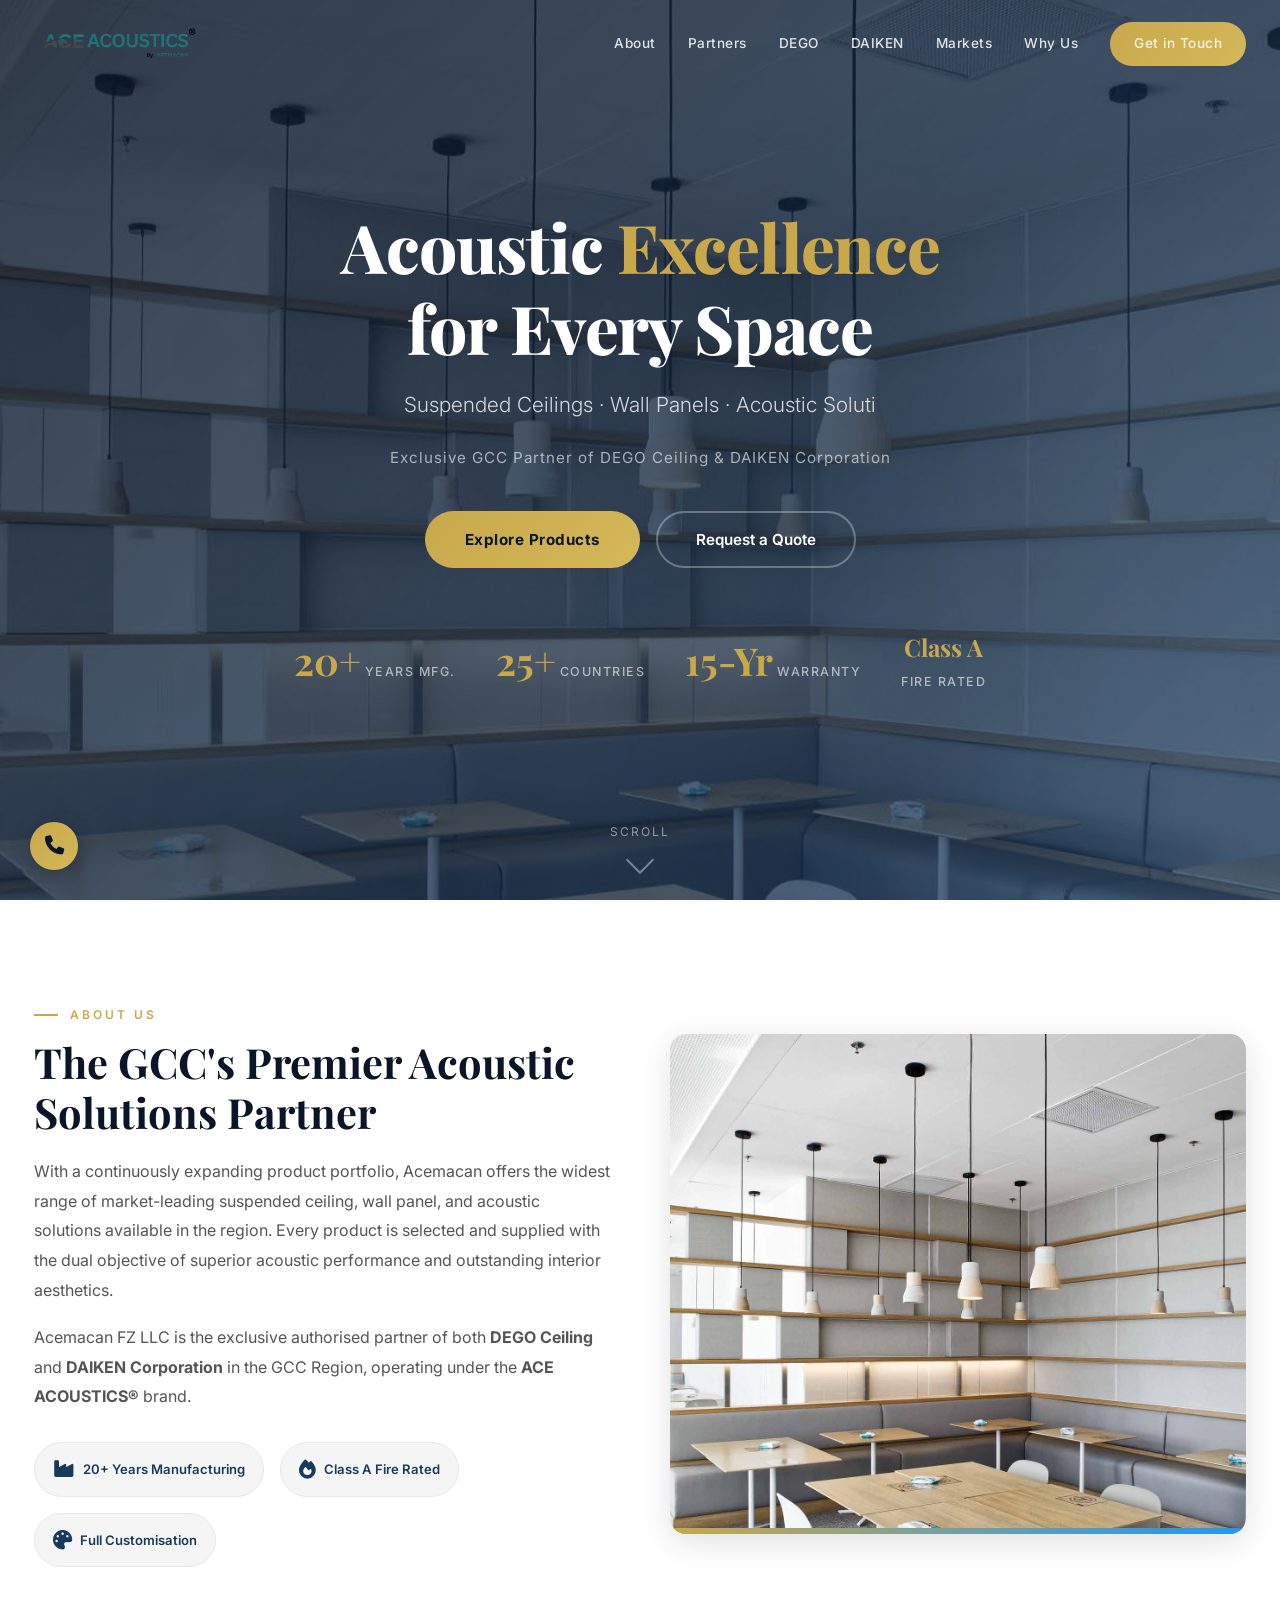
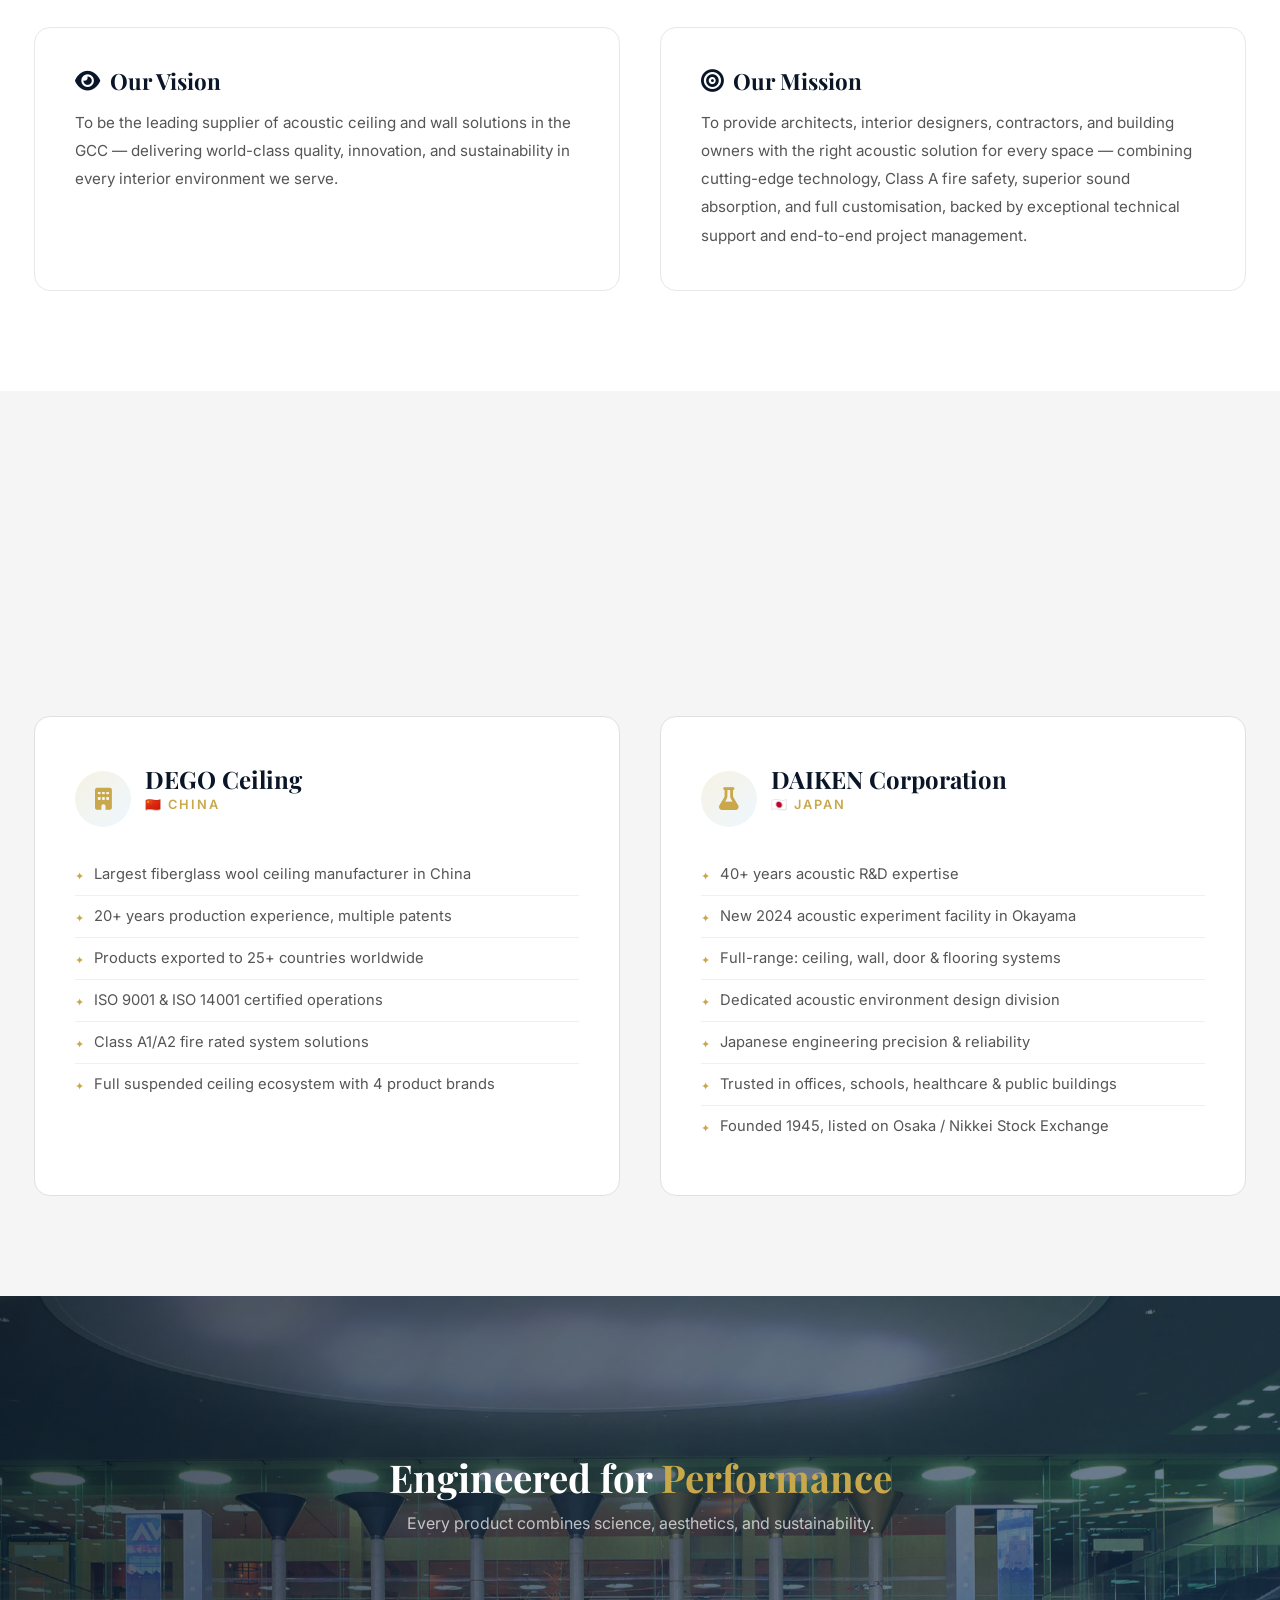
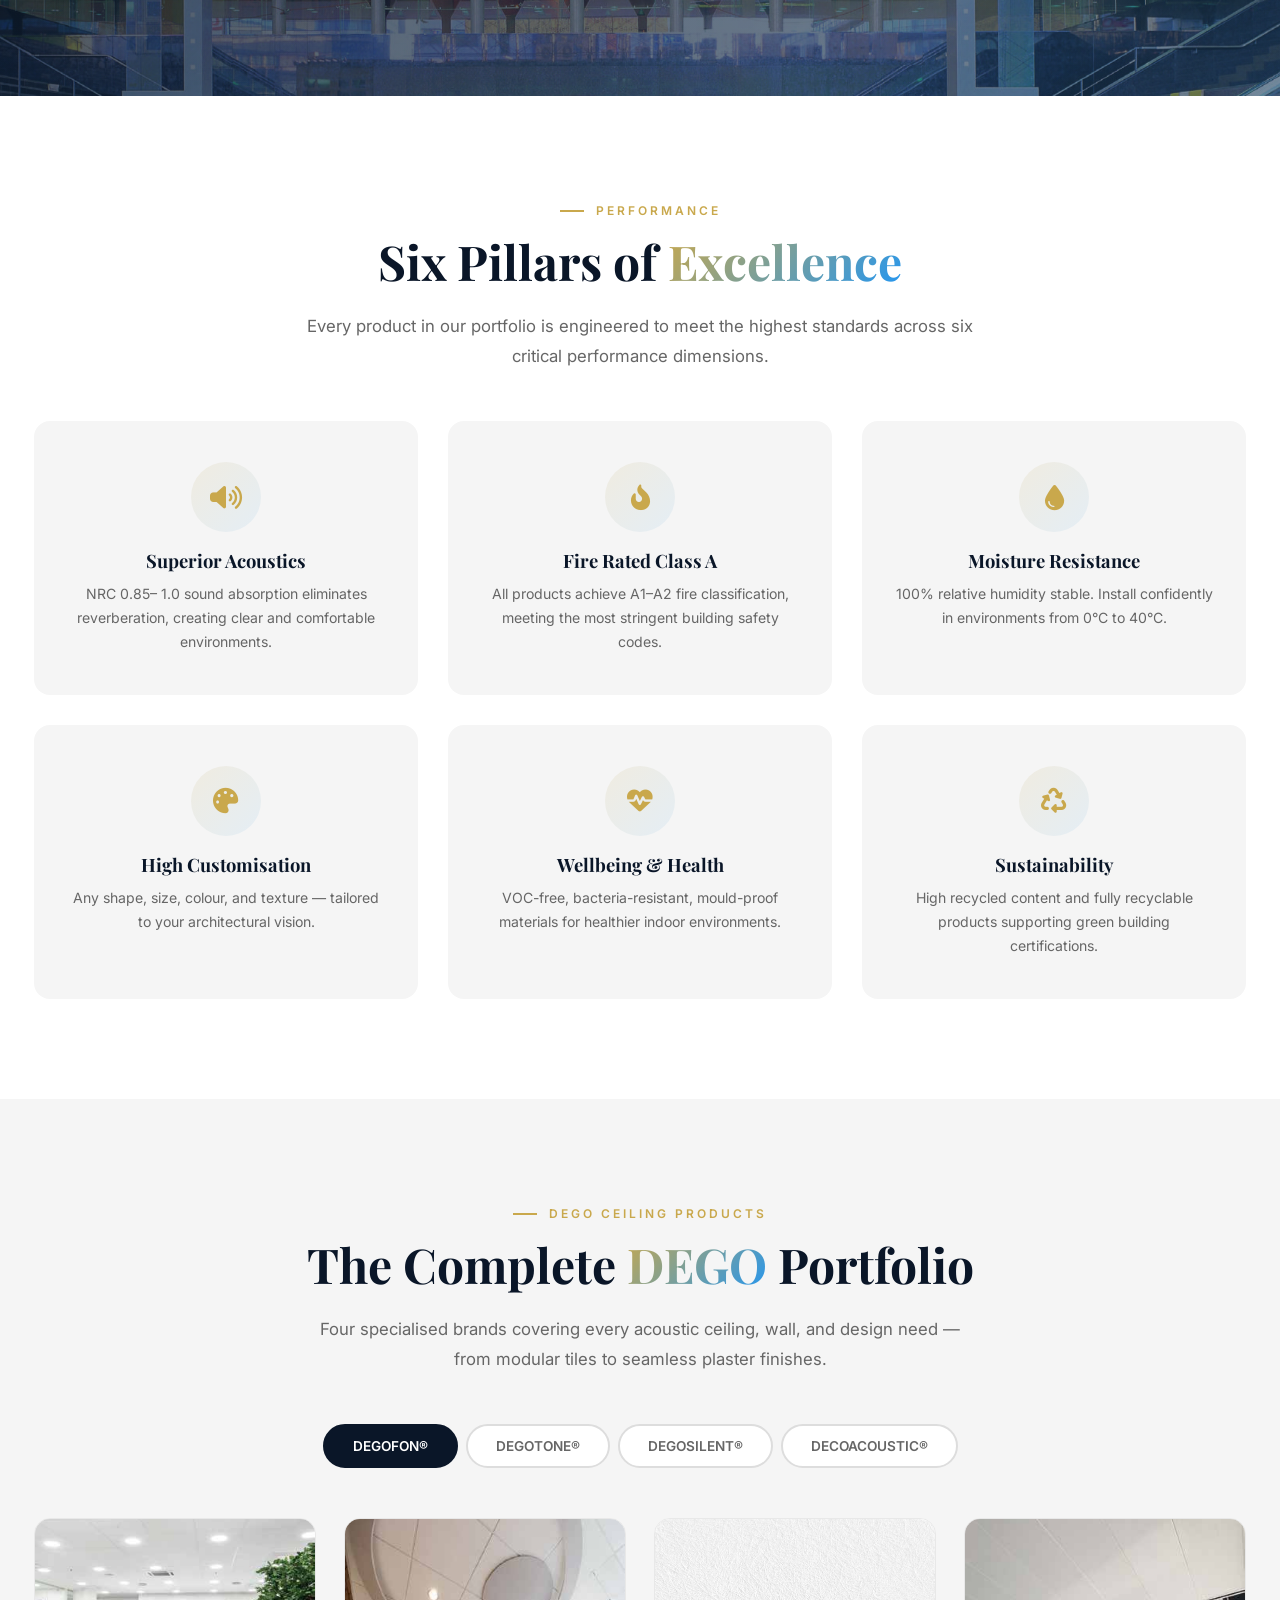
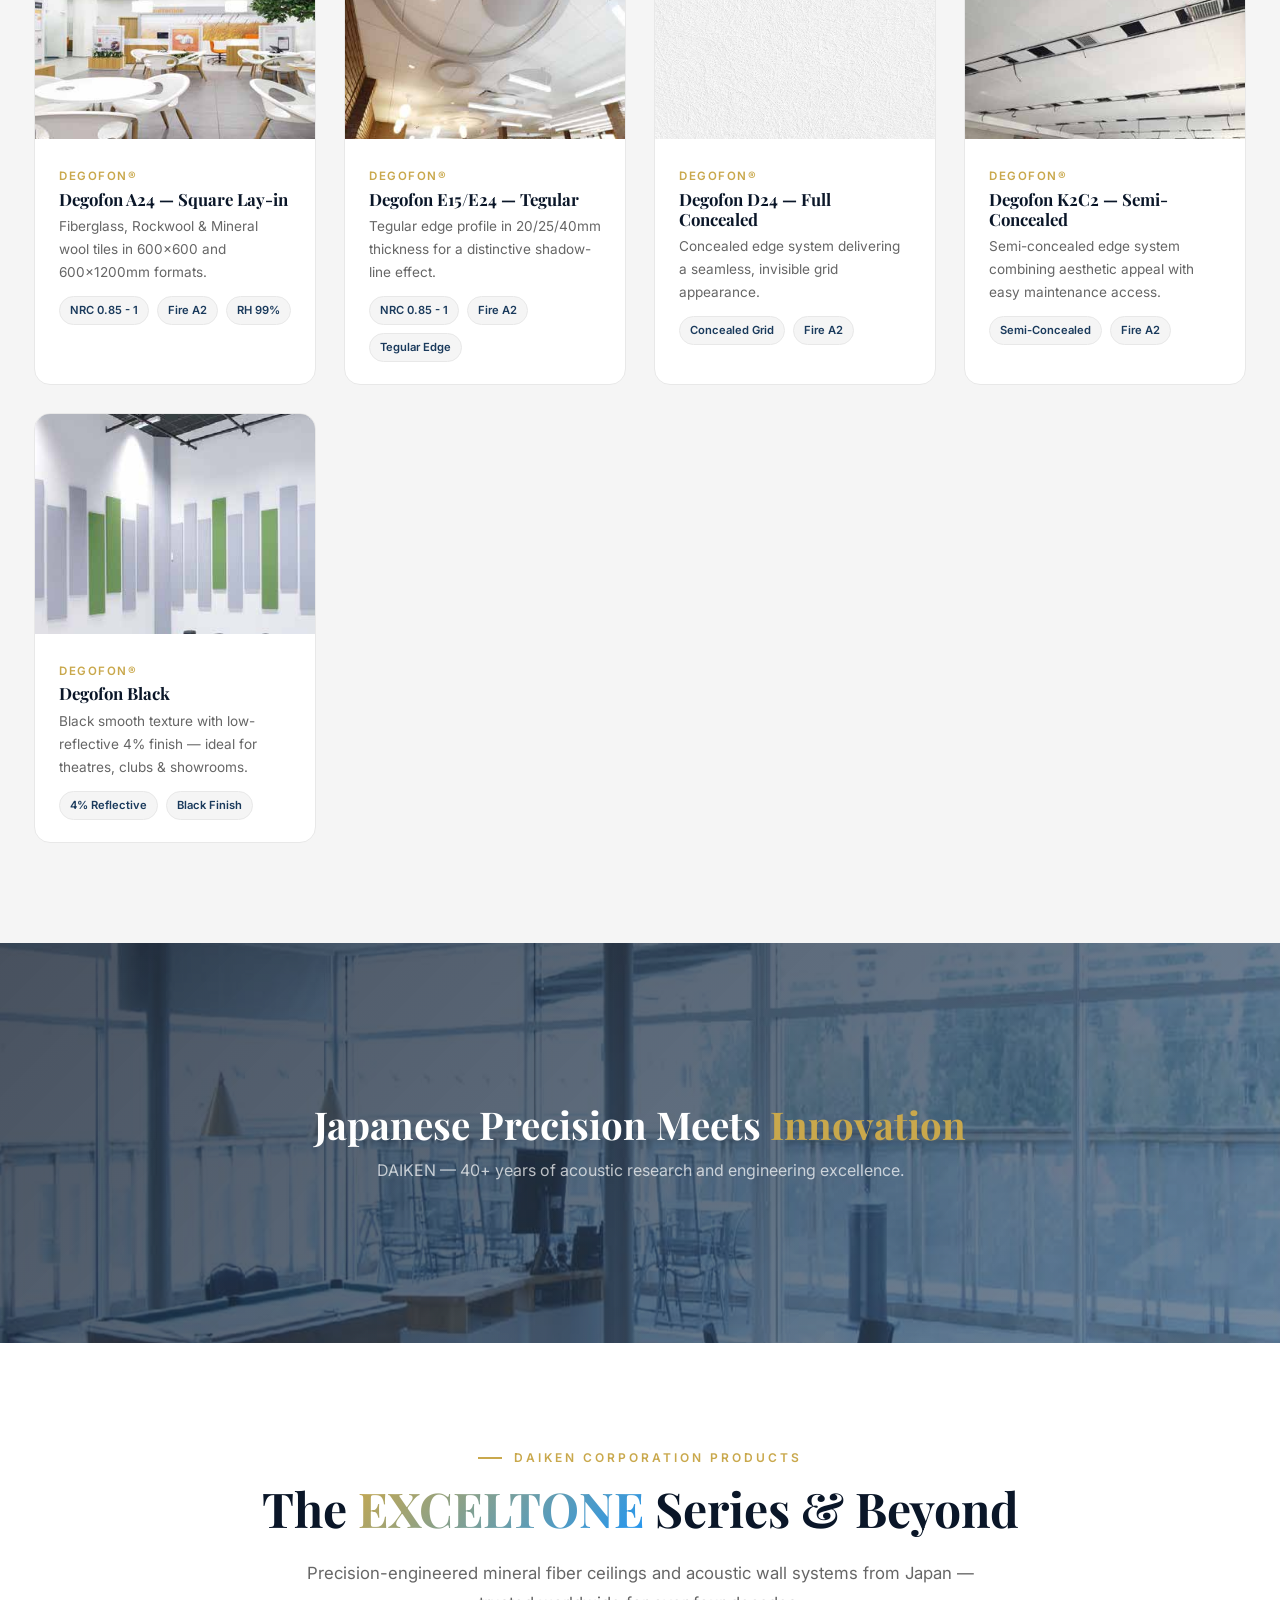
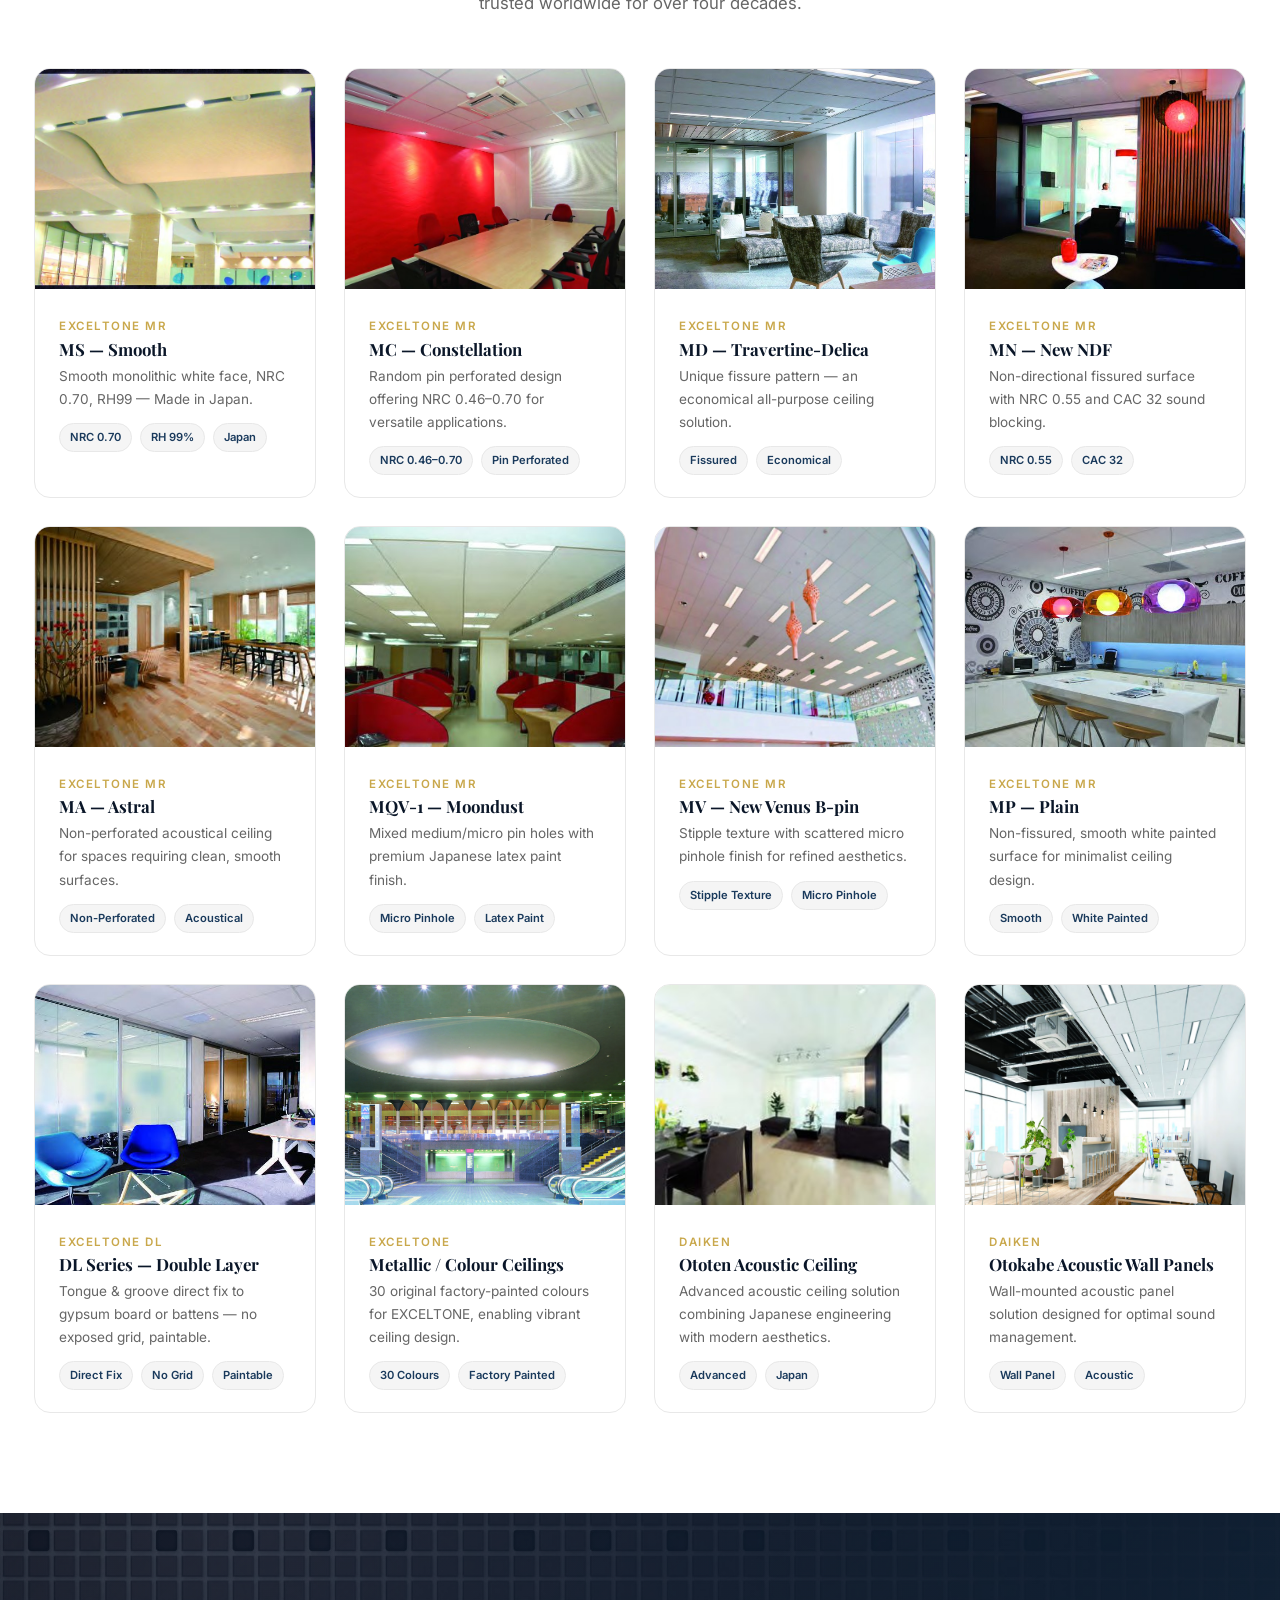
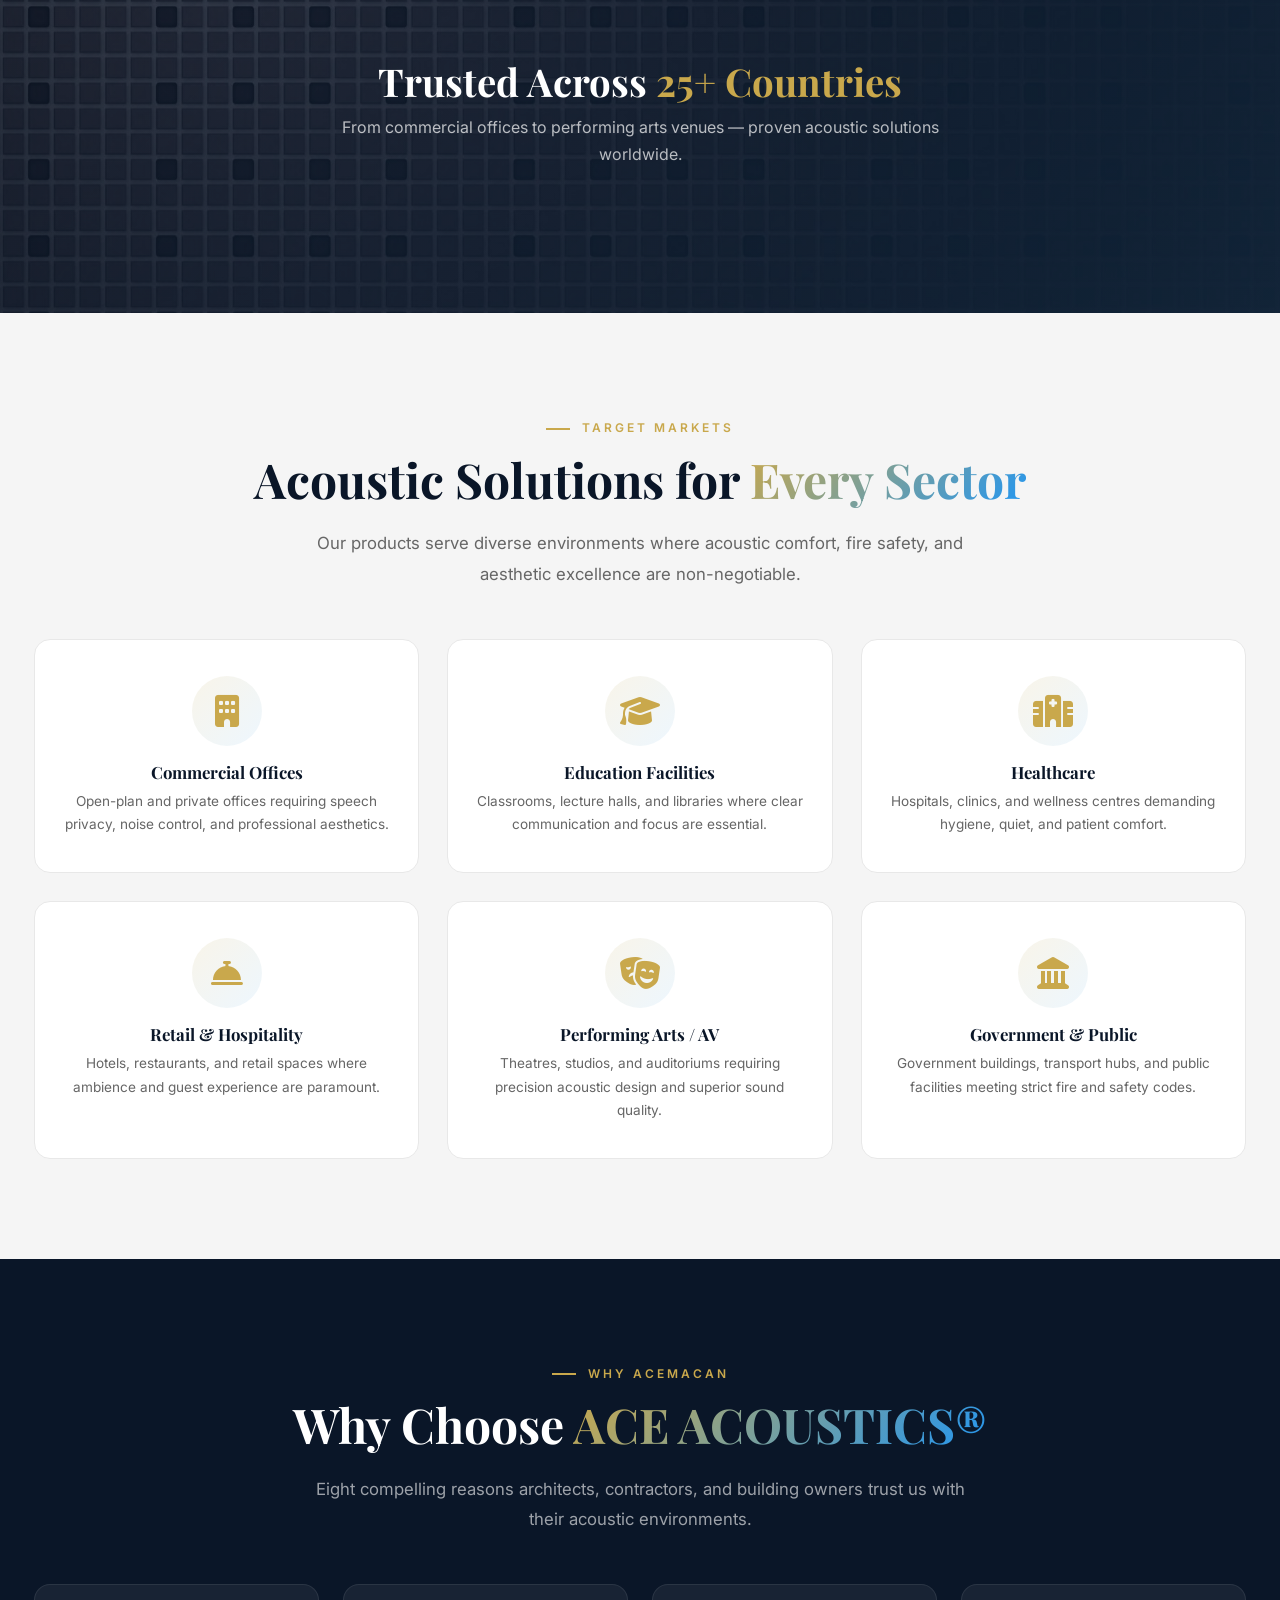
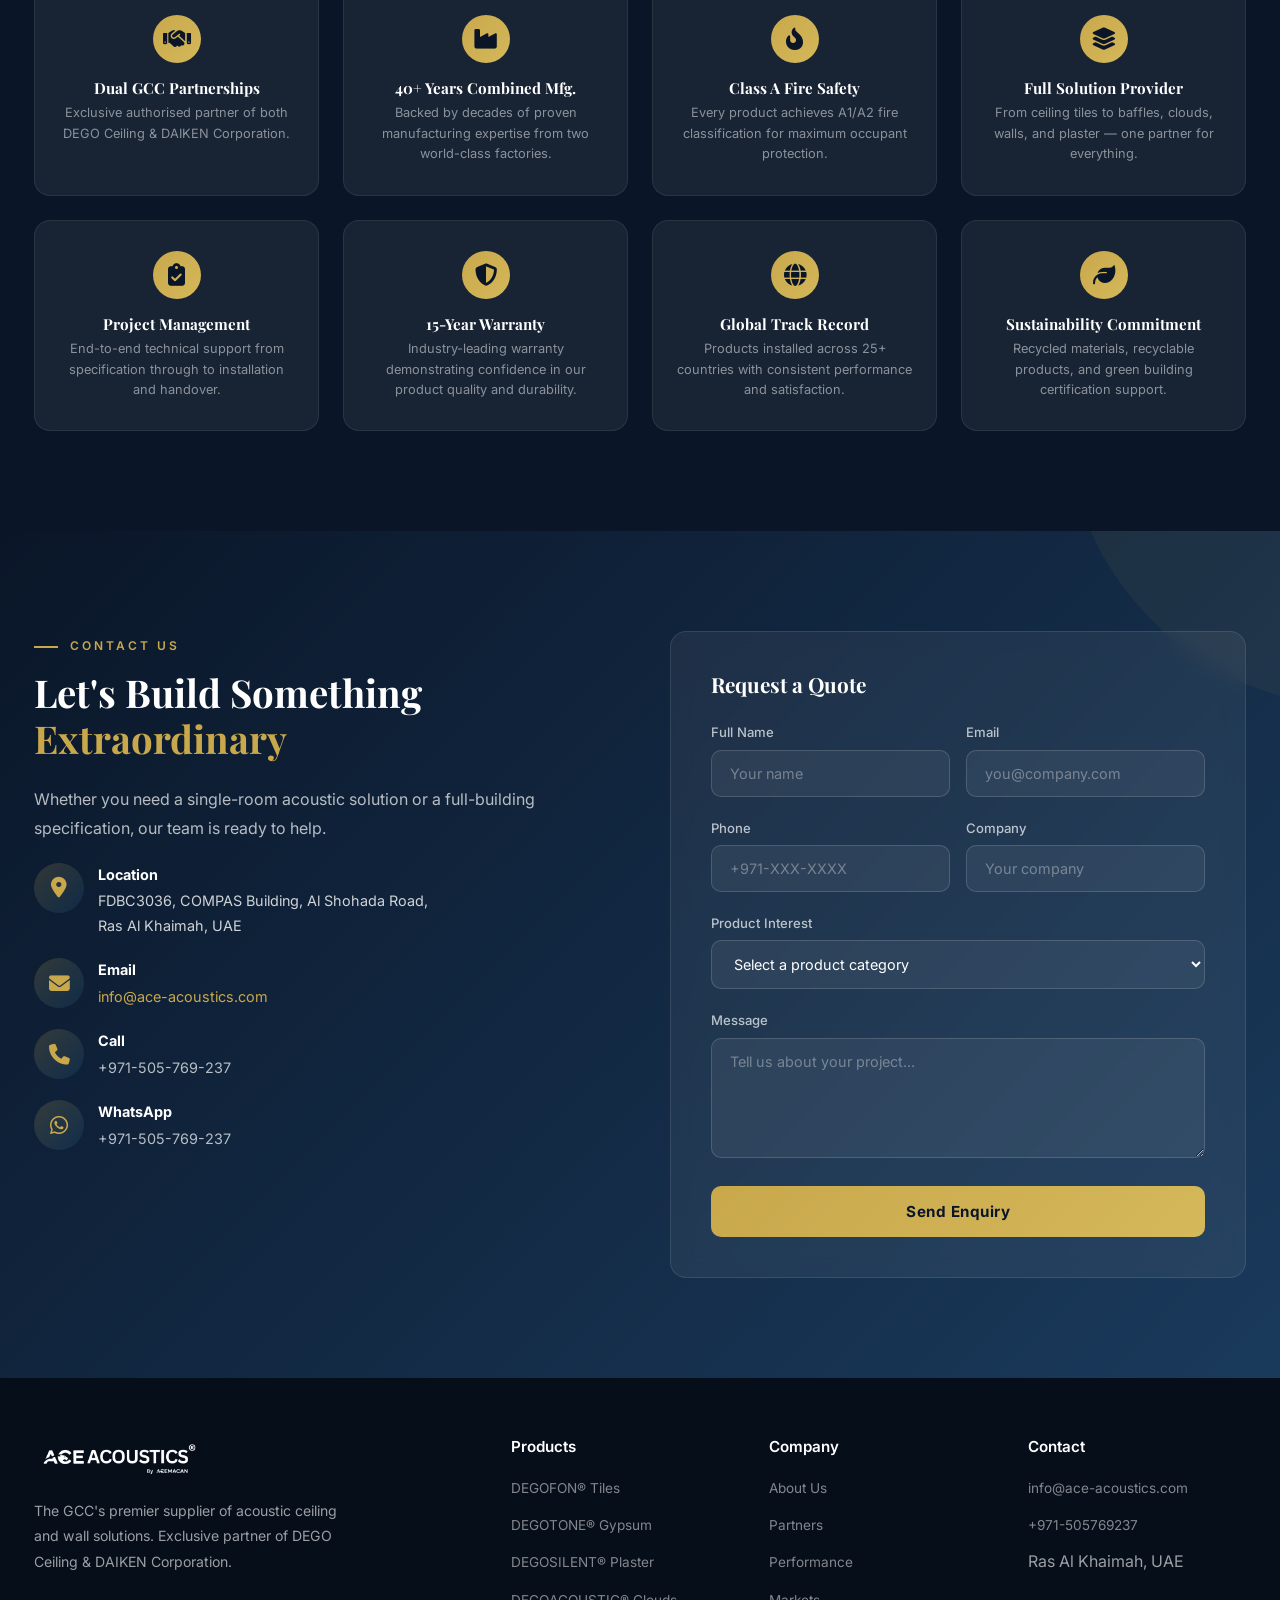
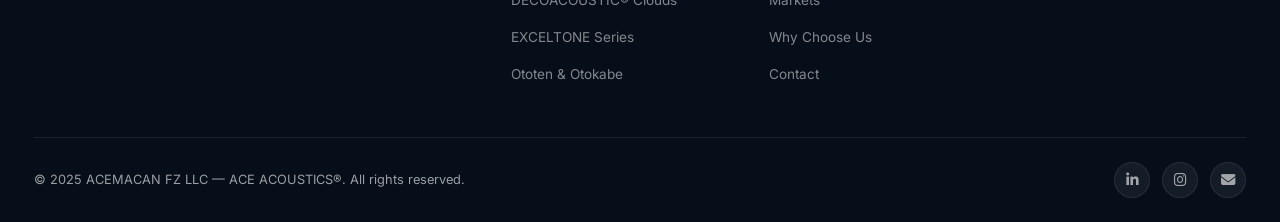
==== commit 7b62eb25: "Align call button (left) and back-to-top button (right) on same horizontal line" ====
--- a/index.html
+++ b/index.html
@@ -464,23 +464,22 @@
 .back-to-top.show{opacity:1;visibility:visible}
 .back-to-top:hover{transform:translateY(-4px);box-shadow:0 8px 24px rgba(201,168,76,.45)}
 
-/* ───────── FLOATING CONTACT BUTTONS ───────── */
-.floating-buttons{position:fixed;bottom:100px;left:30px;display:flex;flex-direction:column;gap:12px;z-index:998}
+/* ───────── FLOATING CALL BUTTON ───────── */
 .floating-btn{
-  width:56px;height:56px;border-radius:50%;border:none;cursor:pointer;
-  display:flex;align-items:center;justify-content:center;font-size:1.4rem;
+  position:fixed;bottom:30px;left:30px;width:48px;height:48px;border-radius:50%;border:none;cursor:pointer;
+  display:flex;align-items:center;justify-content:center;font-size:1.2rem;z-index:999;
   transition:all .3s cubic-bezier(.34,.1,.68,.55);box-shadow:0 6px 20px rgba(0,0,0,.25);text-decoration:none;
   font-weight:600;
 }
 .floating-btn:hover{
-  transform:translateY(-8px) scale(1.15);box-shadow:0 12px 32px rgba(0,0,0,.35);
+  transform:translateY(-4px) scale(1.1);box-shadow:0 12px 32px rgba(0,0,0,.35);
 }
 .floating-btn.call{
   background:linear-gradient(135deg,var(--accent),#d4b85a);color:var(--primary);
 }
 @media(max-width:768px){
-  .floating-buttons{bottom:80px;left:20px}
-  .floating-btn{width:50px;height:50px;font-size:1.1rem}
+  .back-to-top{bottom:20px;right:20px;width:44px;height:44px;font-size:1rem}
+  .floating-btn{bottom:20px;left:20px;width:44px;height:44px;font-size:1rem}
 }
 
 /* ───────── MOBILE OVERLAY ───────── */
@@ -1493,10 +1492,8 @@
 <!-- ════════ BACK TO TOP ════════ -->
 <button class="back-to-top" id="backToTop" aria-label="Back to top"><i class="fa-solid fa-chevron-up"></i></button>
 
-<!-- ════════ FLOATING CONTACT BUTTONS ════════ -->
-<div class="floating-buttons" id="floatingButtons">
-  <a href="tel:+971505769237" class="floating-btn call" aria-label="Call us" title="Call +971-505-769-237"><i class="fa-solid fa-phone"></i></a>
-</div>
+<!-- ════════ FLOATING CALL BUTTON ════════ -->
+<a href="tel:+971505769237" class="floating-btn call" aria-label="Call us" title="Call +971-505-769-237"><i class="fa-solid fa-phone"></i></a>
 
 <!-- ════════ SCRIPTS ════════ -->
 <script>
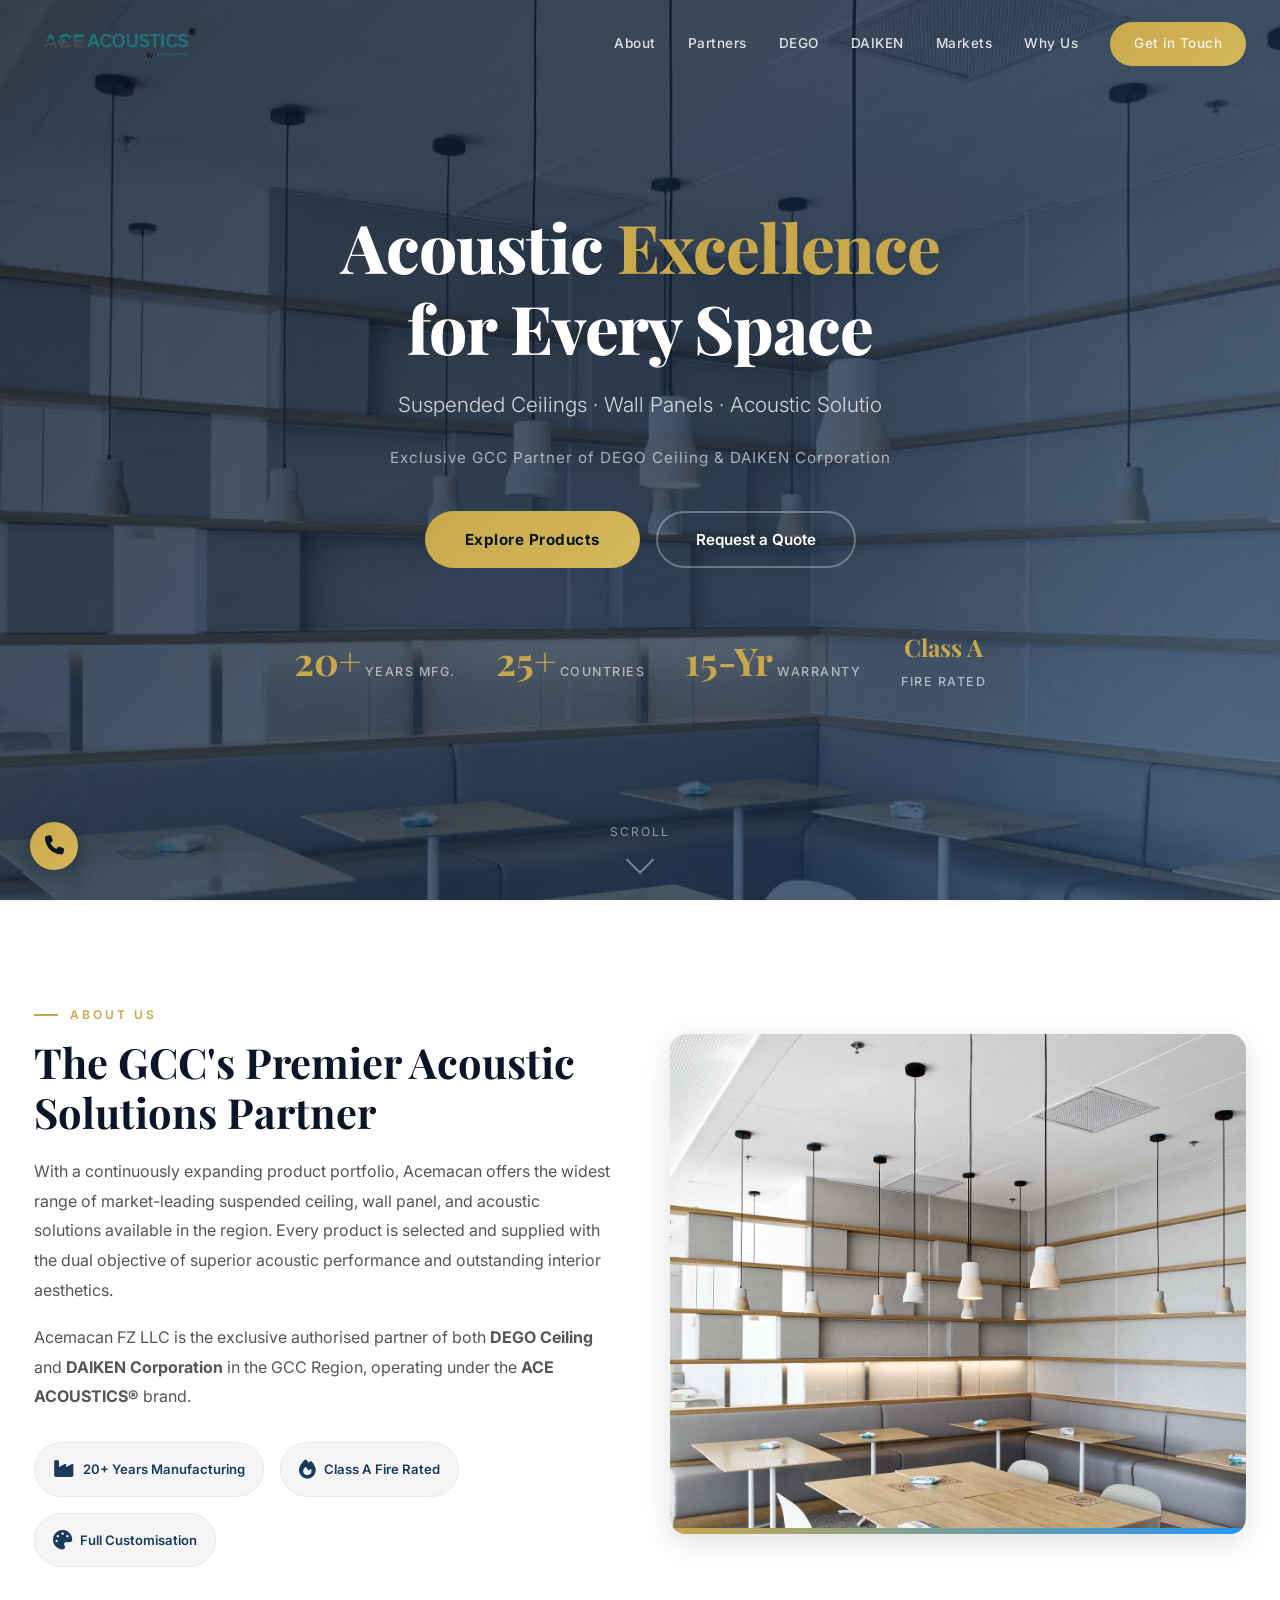
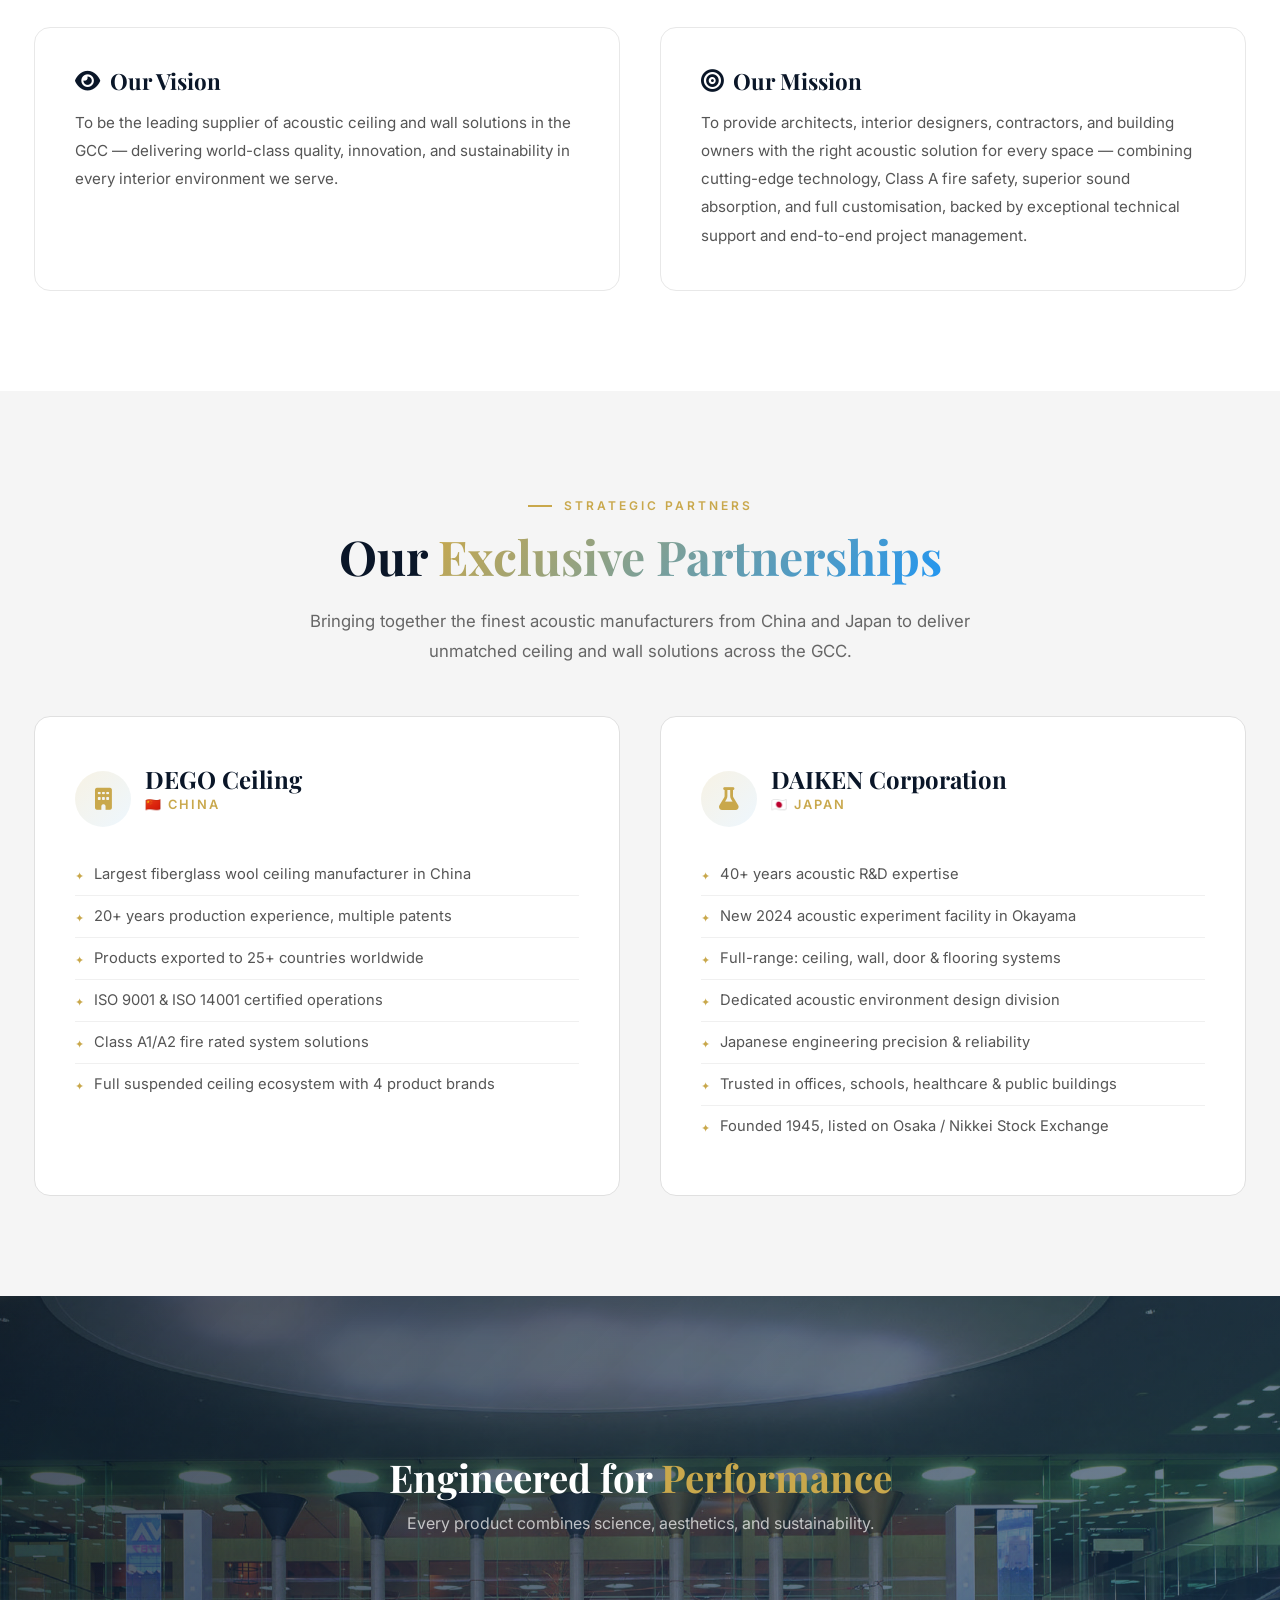
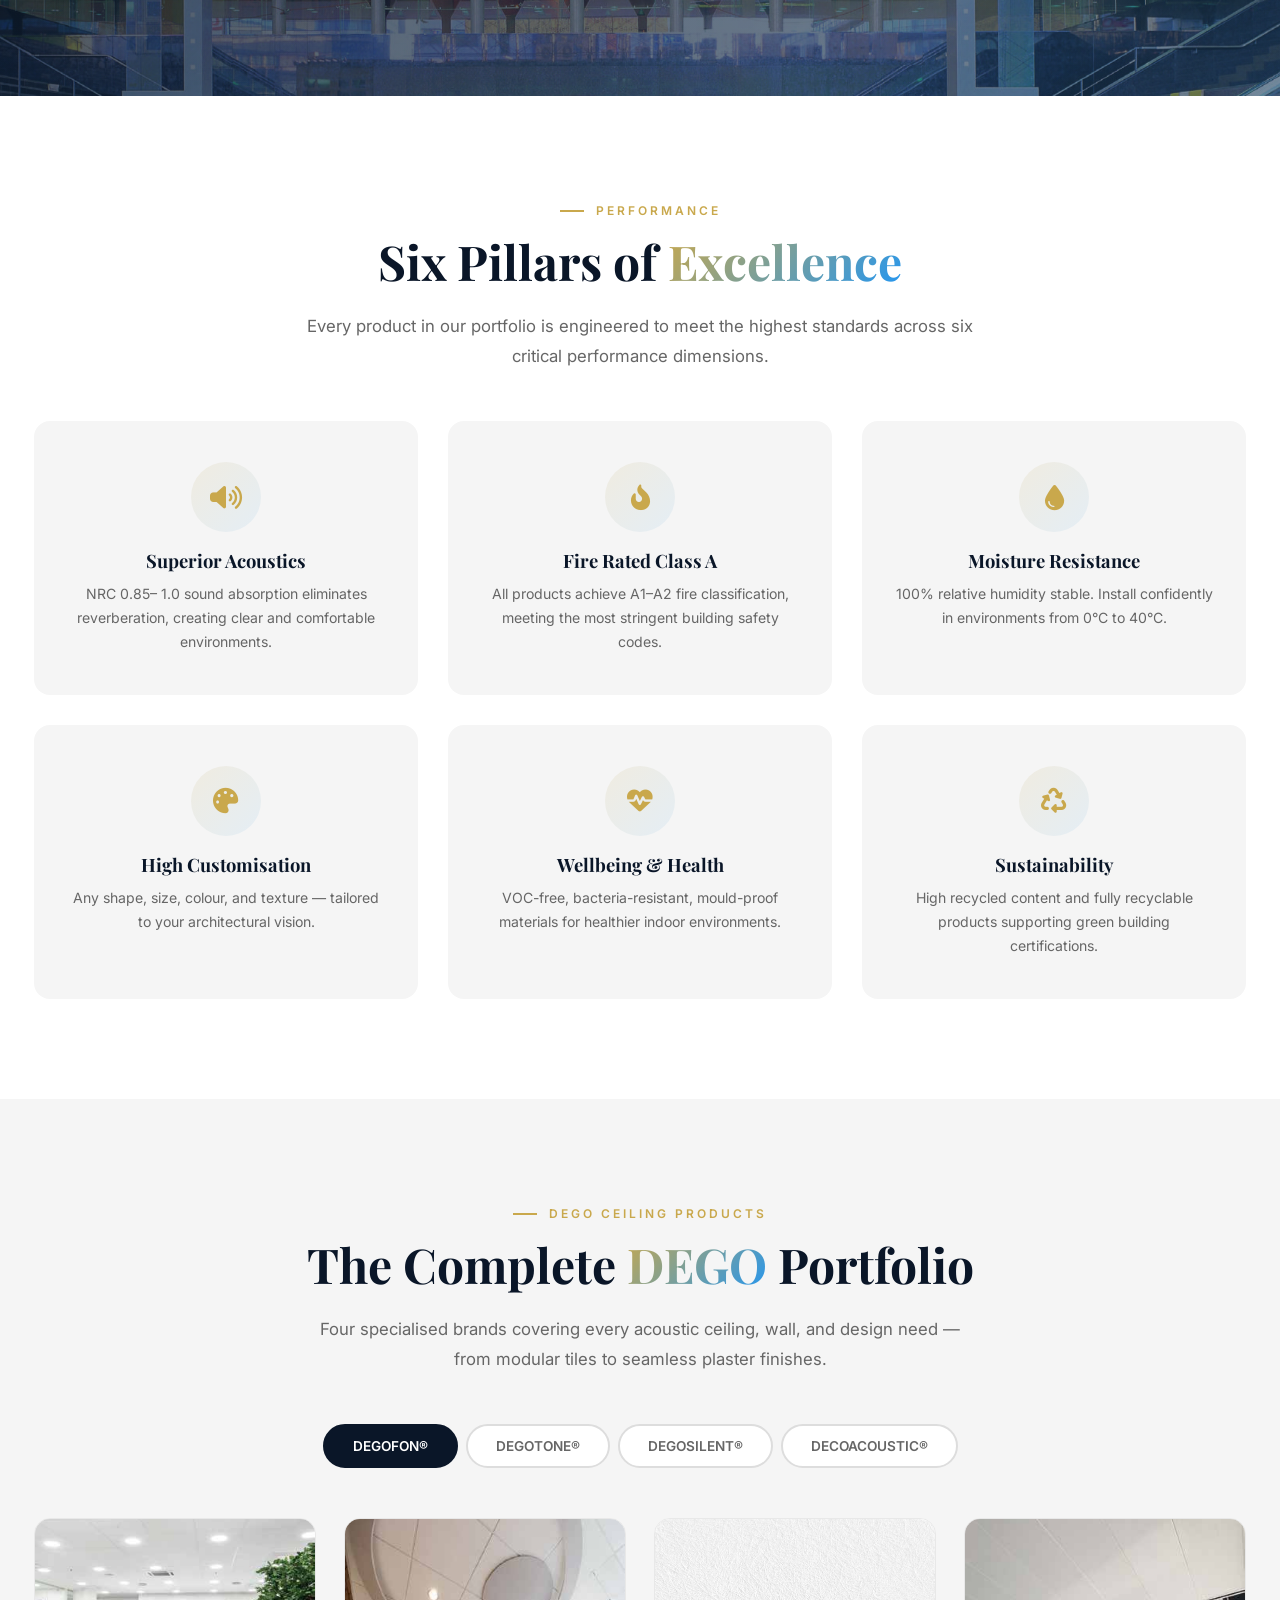
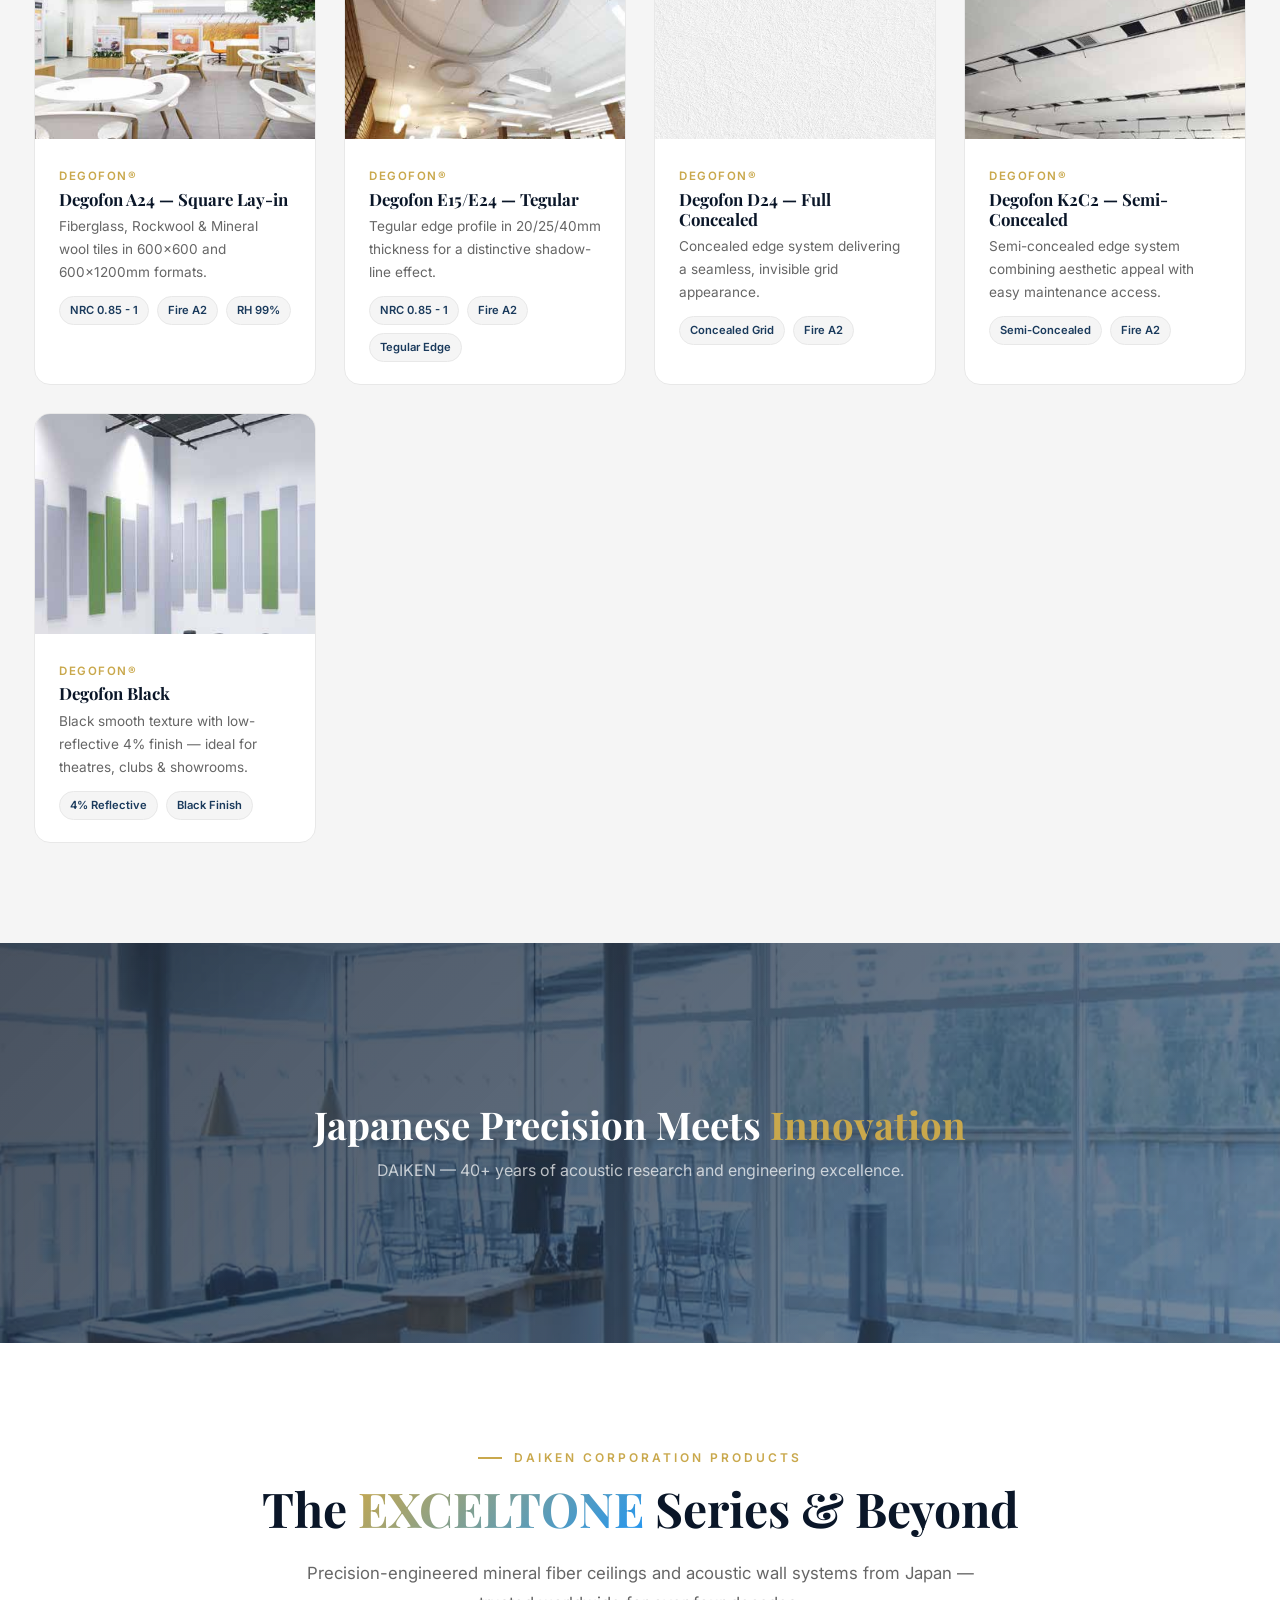
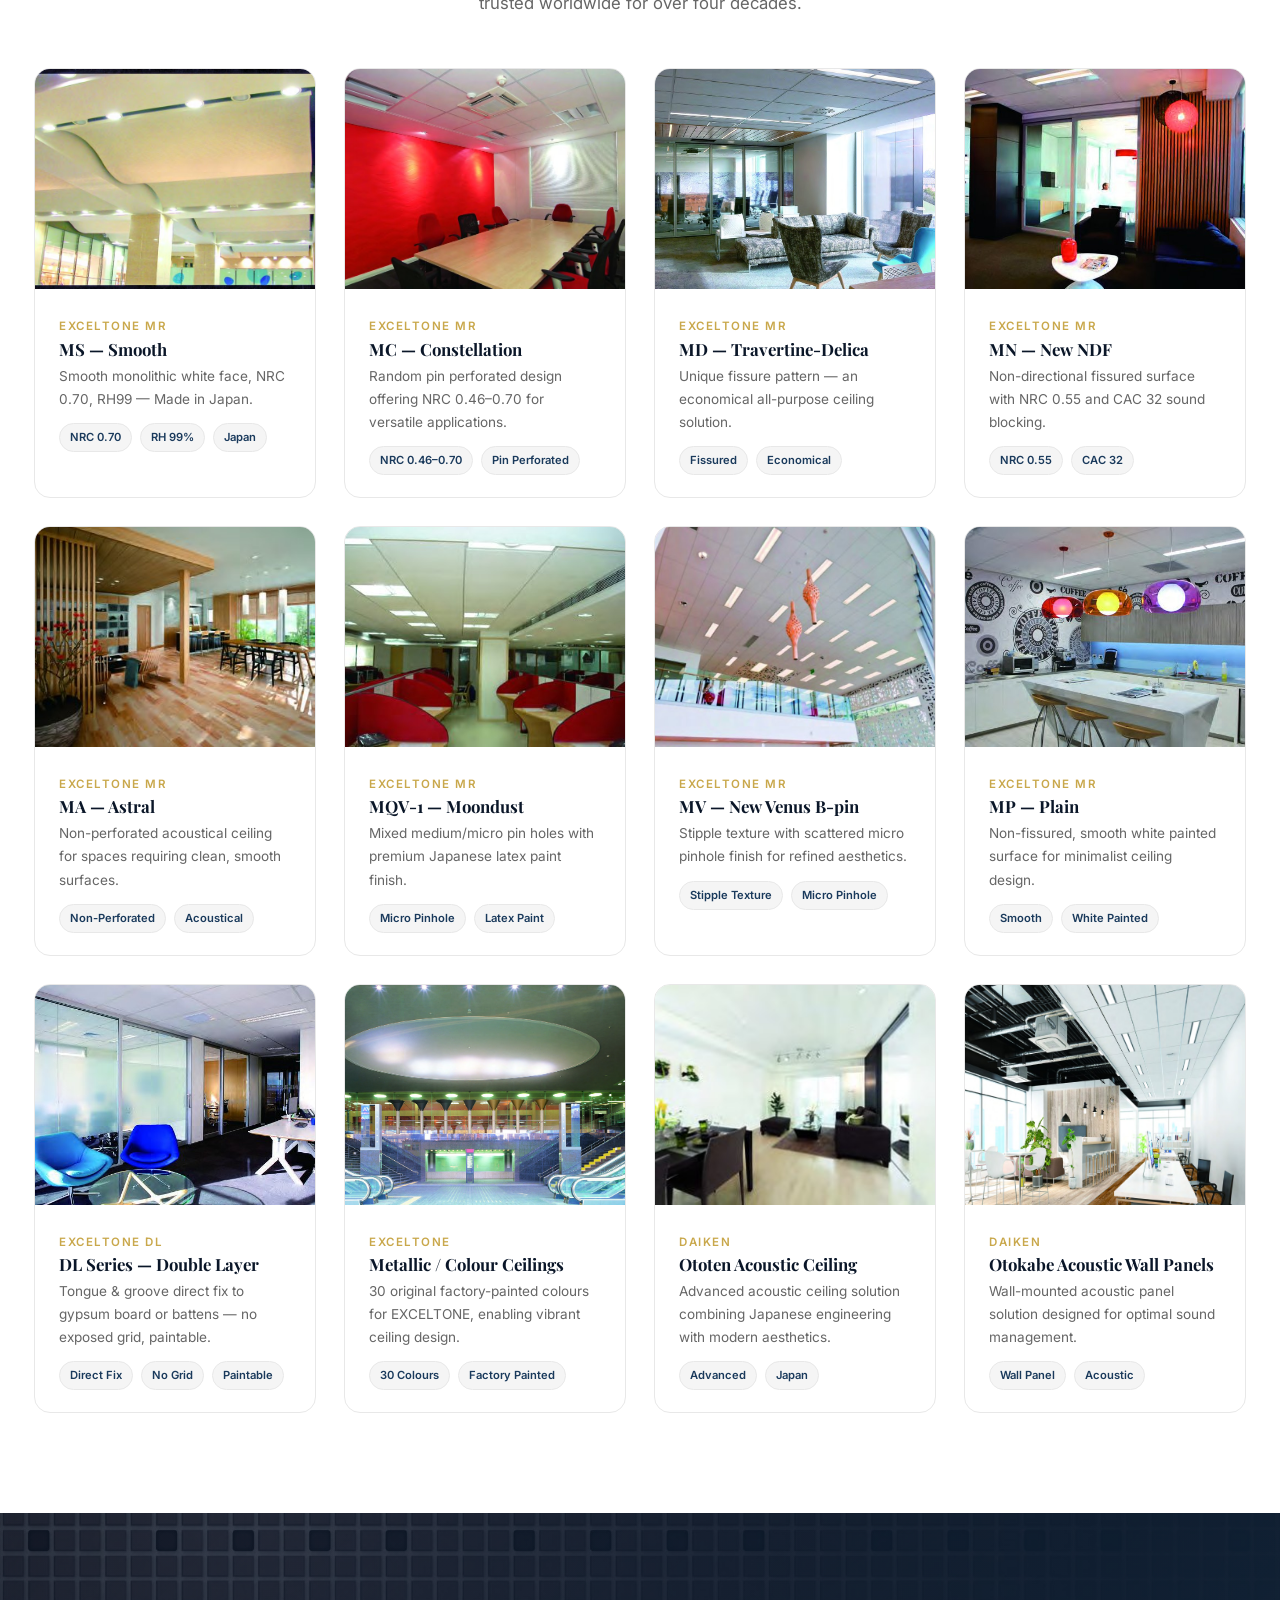
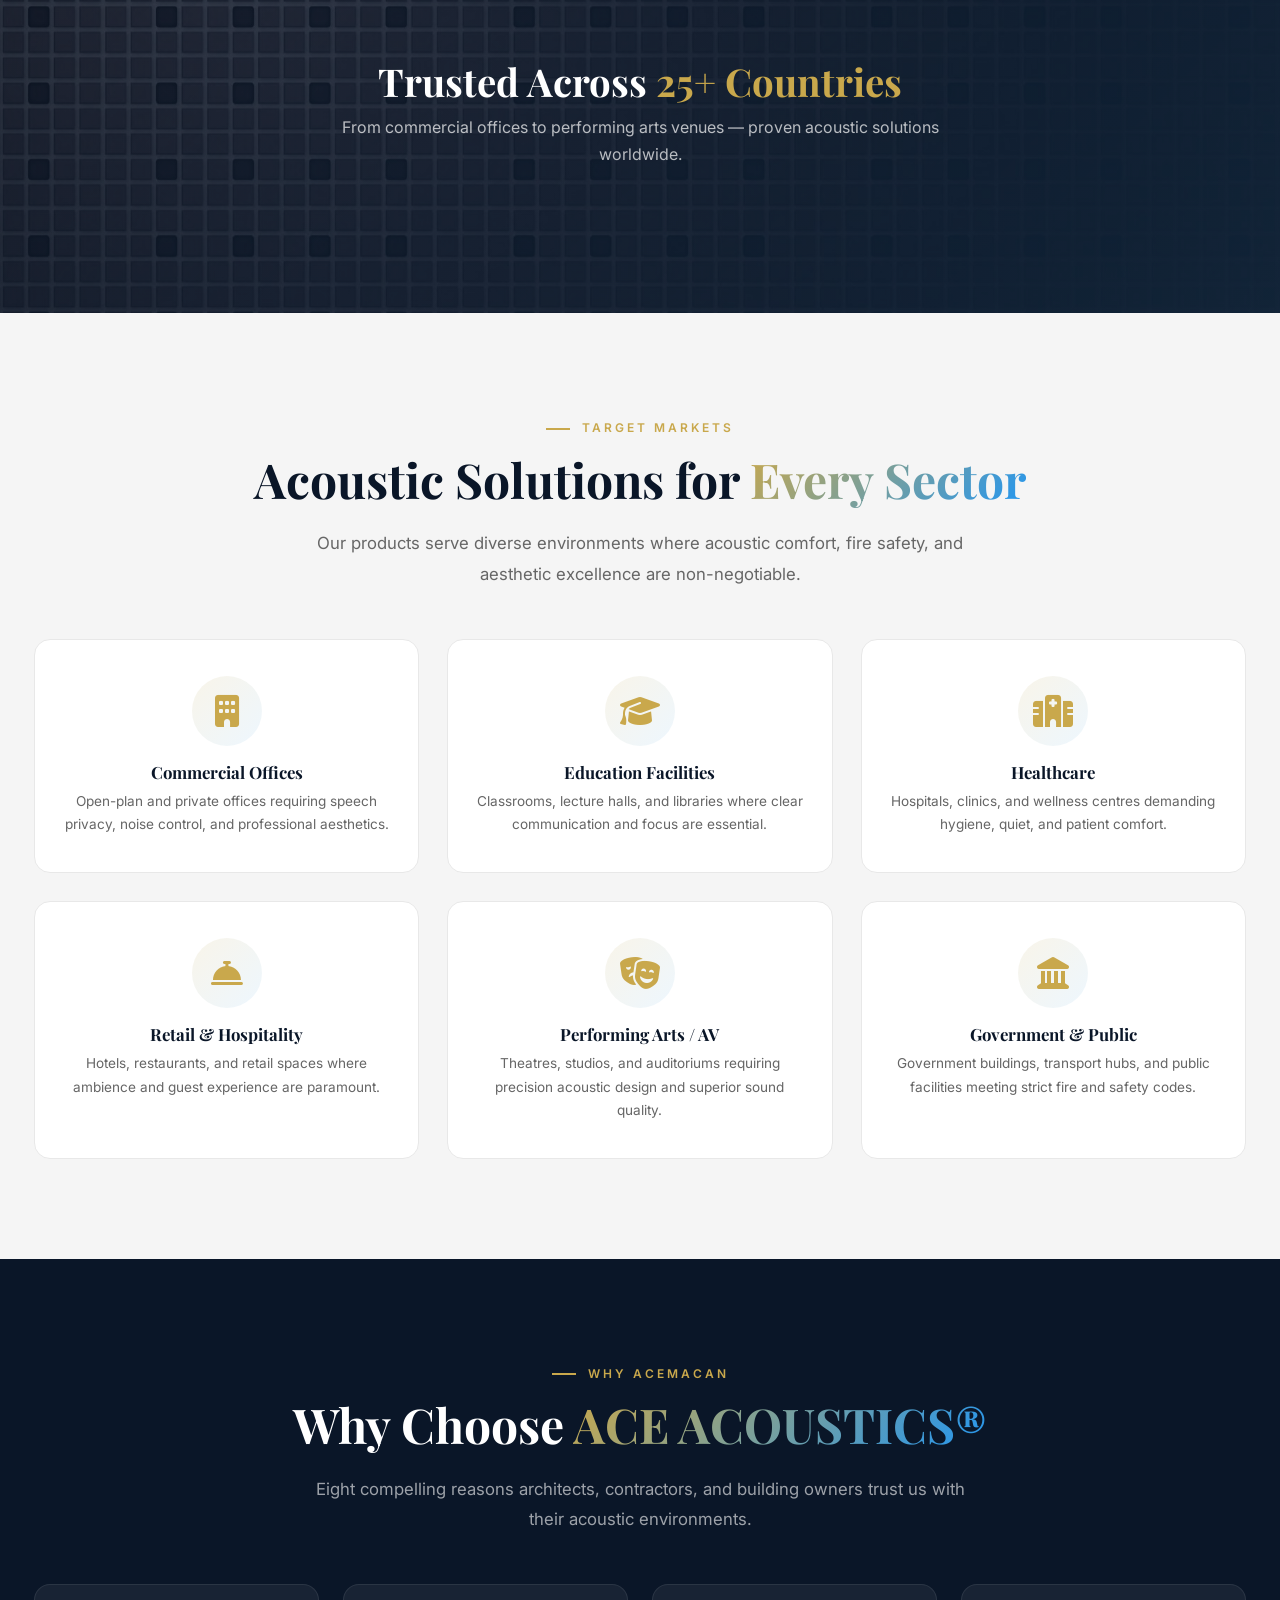
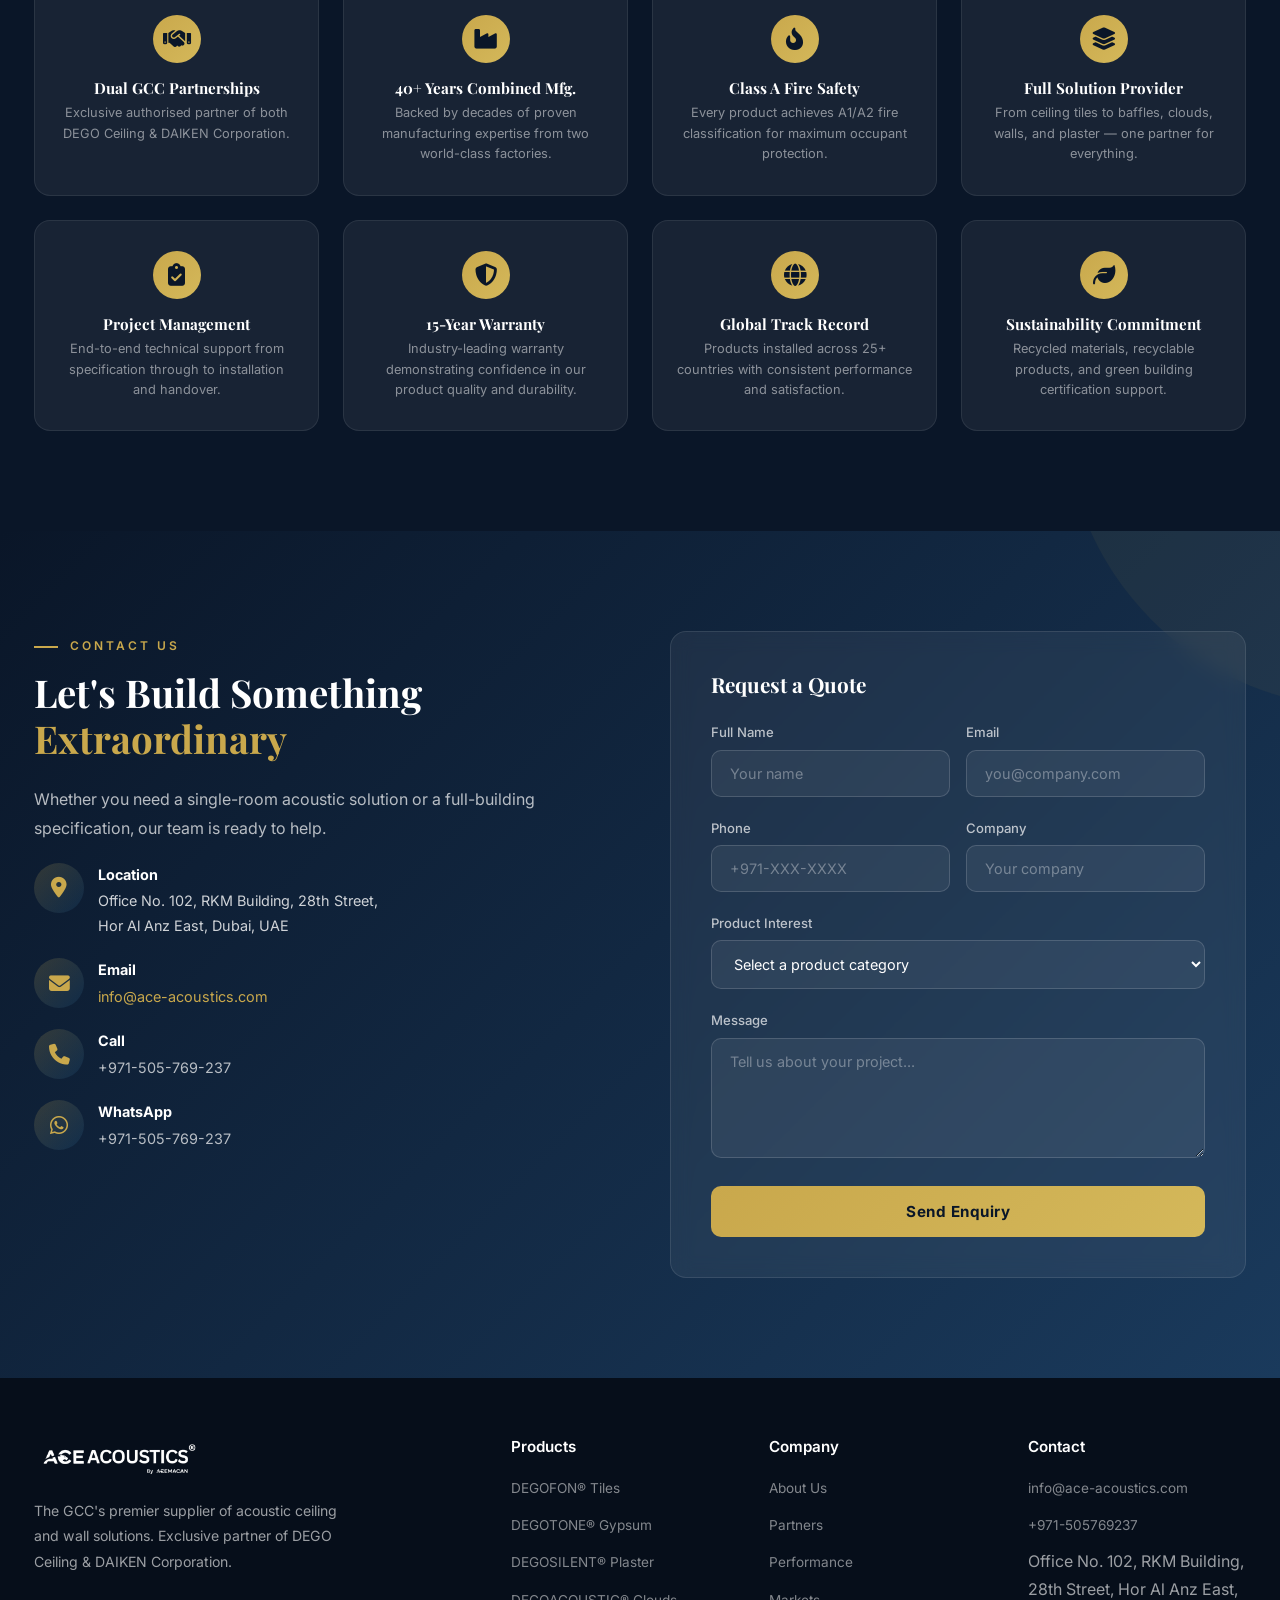
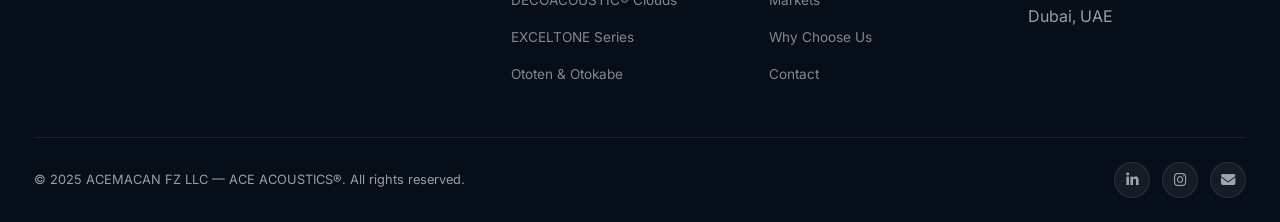
==== commit 50c1496d: "Update business address to Dubai office" ====
--- a/index.html
+++ b/index.html
@@ -1366,7 +1366,7 @@
           <div class="icon"><i class="fa-solid fa-location-dot"></i></div>
           <div class="detail-text">
             <strong>Location</strong>
-            FDBC3036, COMPAS Building, Al Shohada Road,<br>Ras Al Khaimah, UAE
+            Office No. 102, RKM Building, 28th Street,<br>Hor Al Anz East, Dubai, UAE
           </div>
         </div>
         <div class="contact-detail">
@@ -1474,7 +1474,7 @@
         <ul>
           <li><a href="mailto:info@ace-acoustics.com">info@ace-acoustics.com</a></li>
           <li><a href="tel:+971505769237">+971-505769237</a></li>
-          <li>Ras Al Khaimah, UAE</li>
+          <li>Office No. 102, RKM Building, 28th Street, Hor Al Anz East, Dubai, UAE</li>
         </ul>
       </div>
     </div>
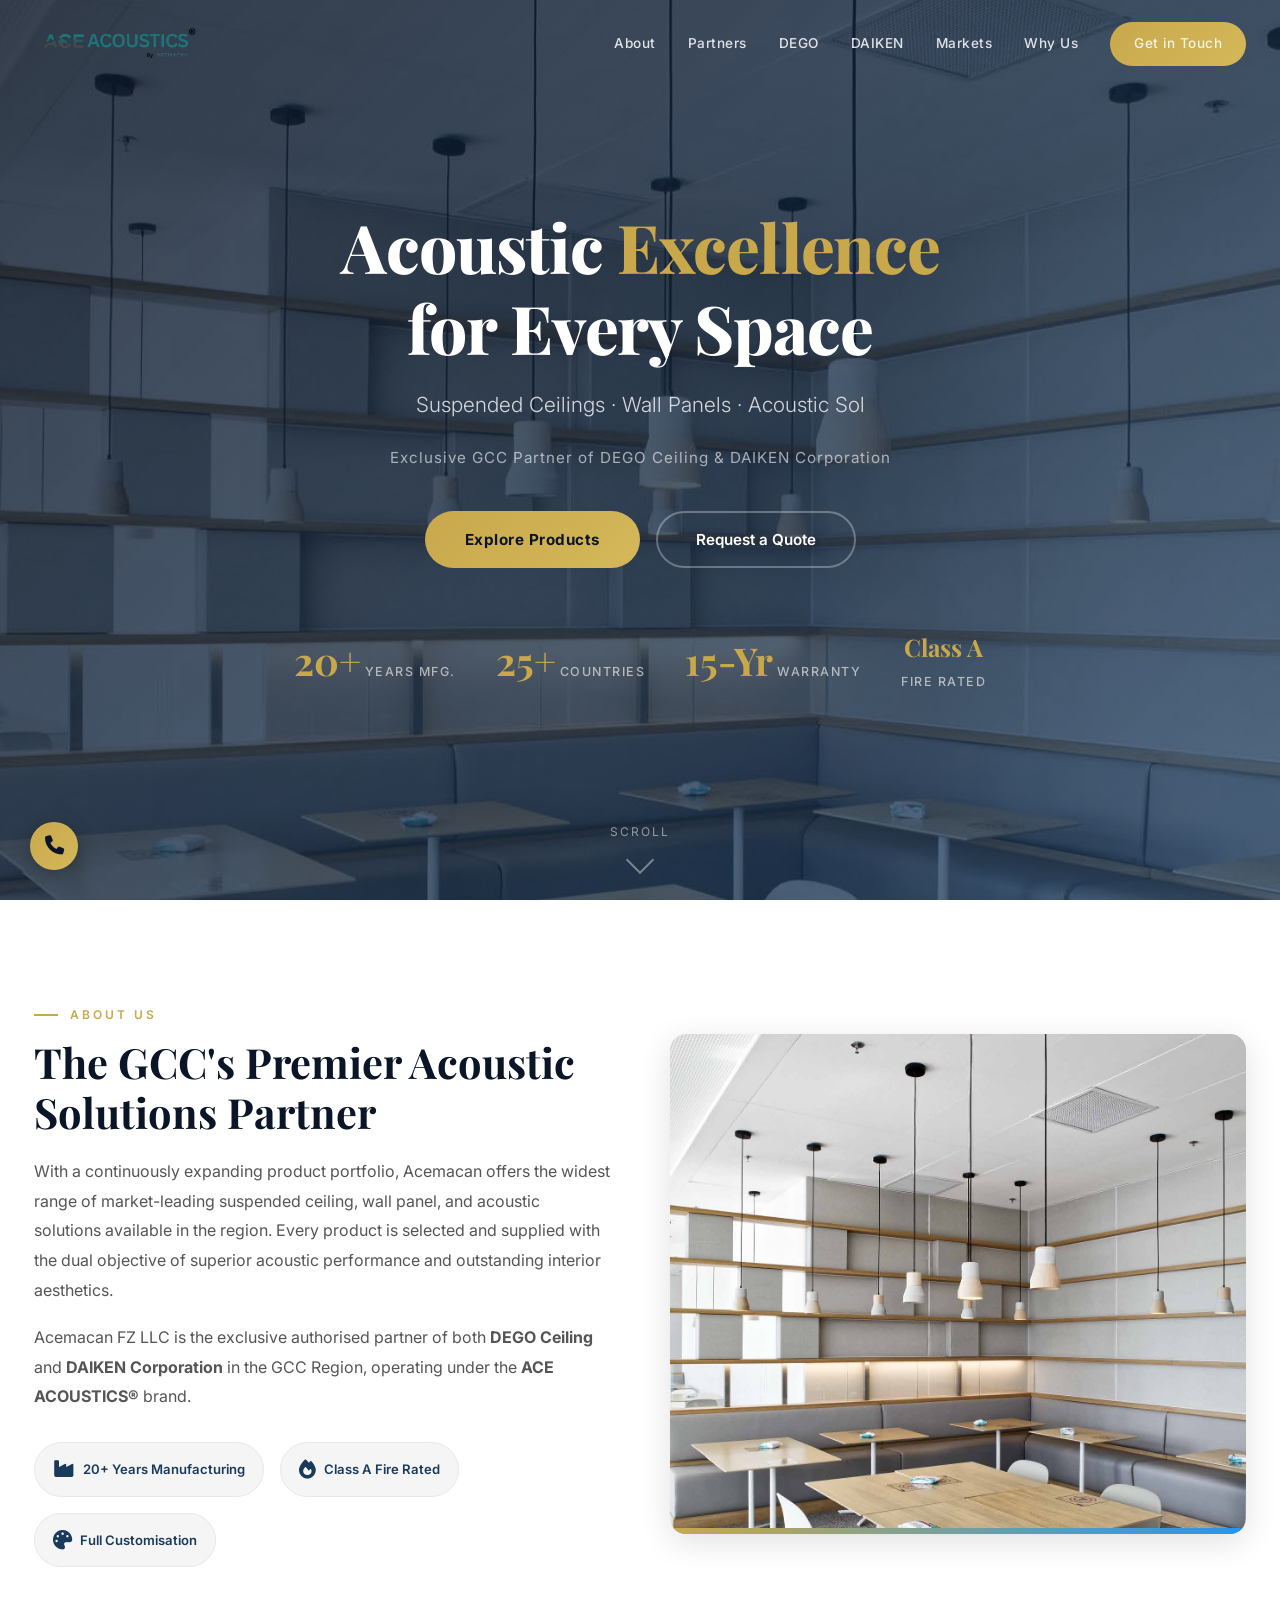
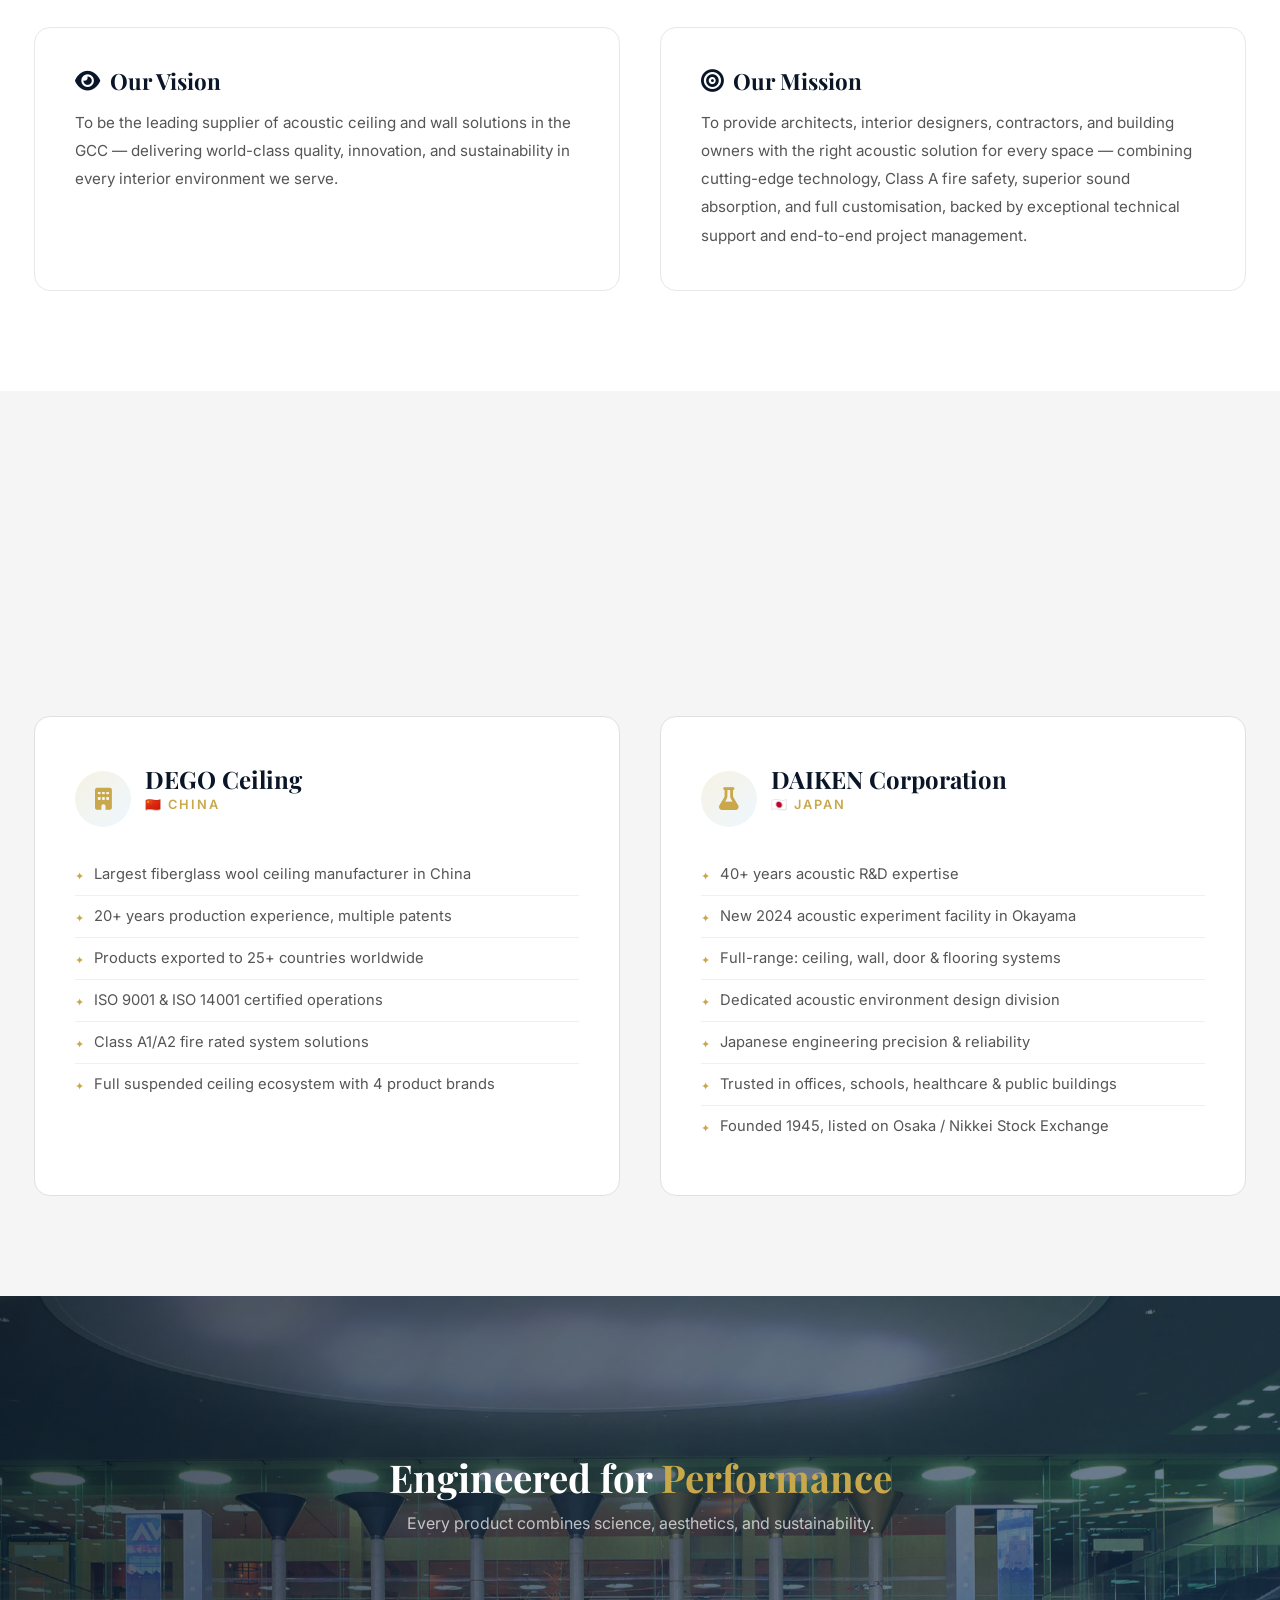
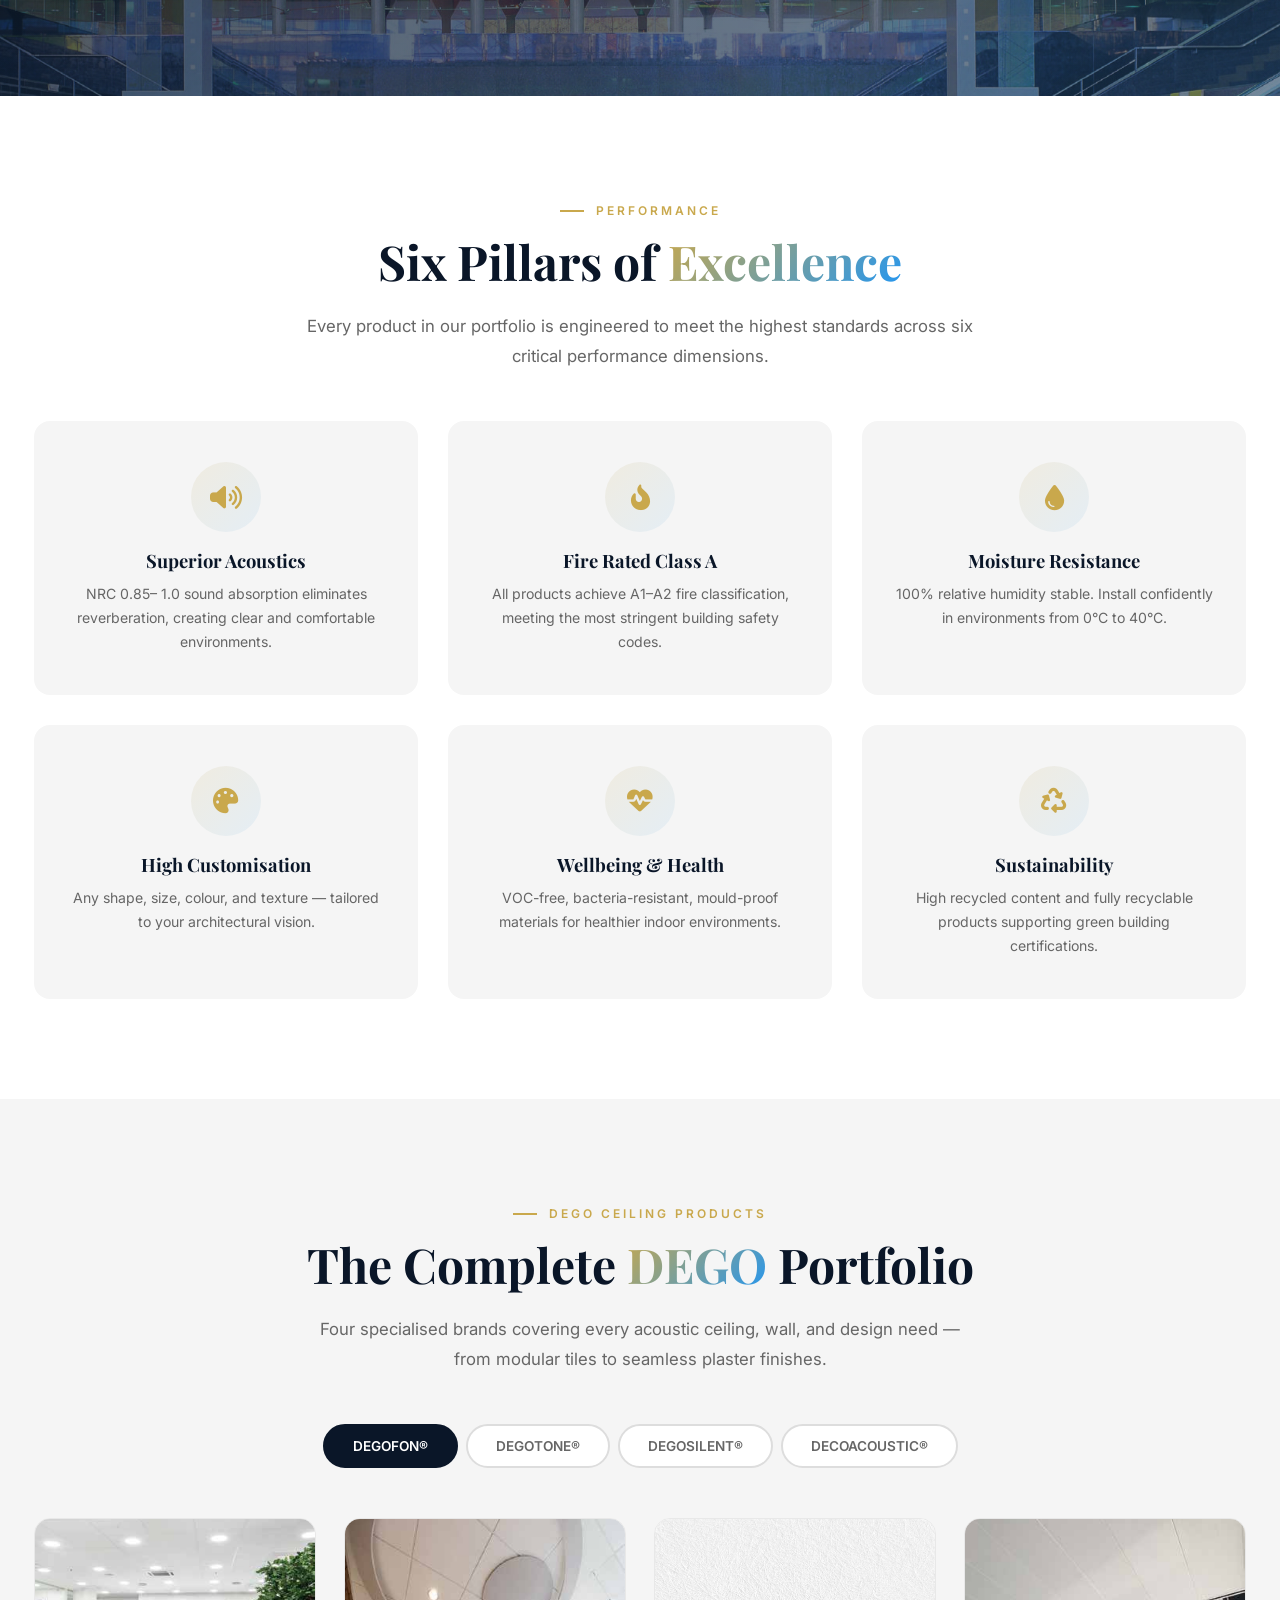
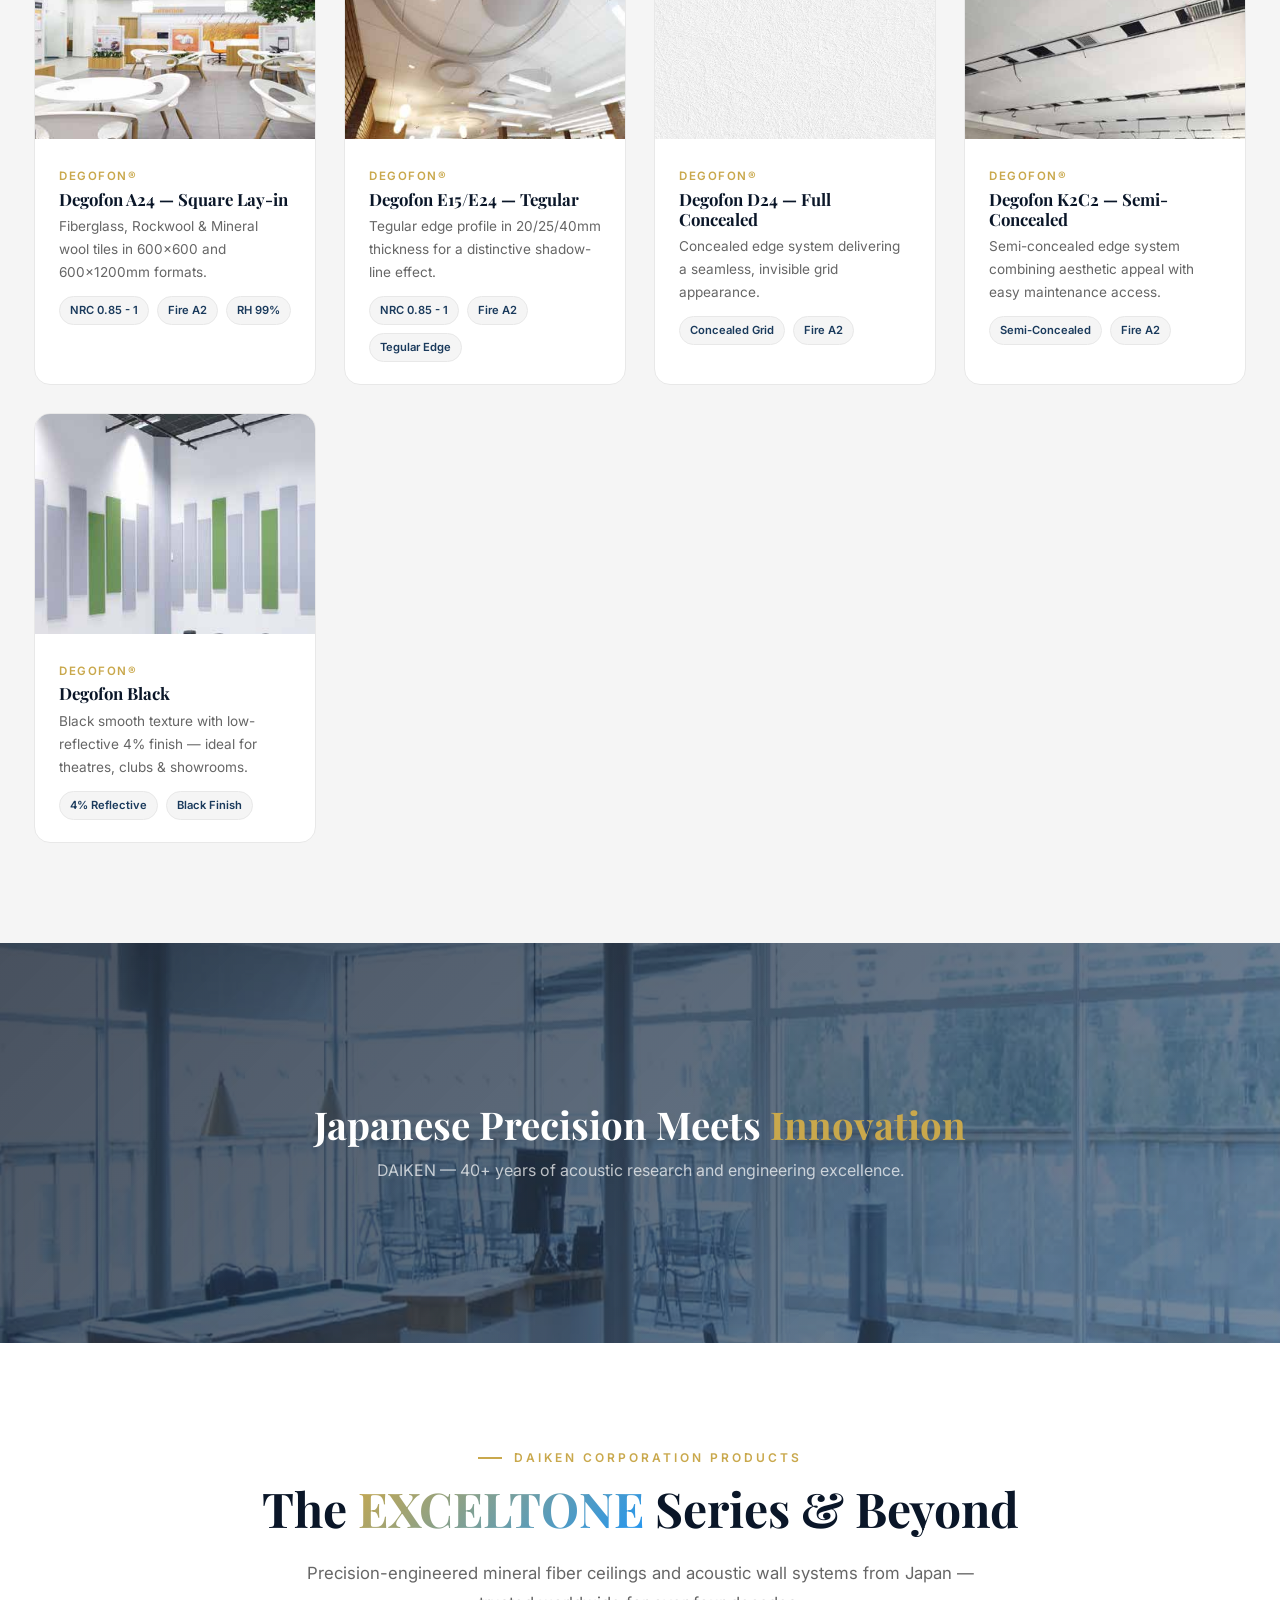
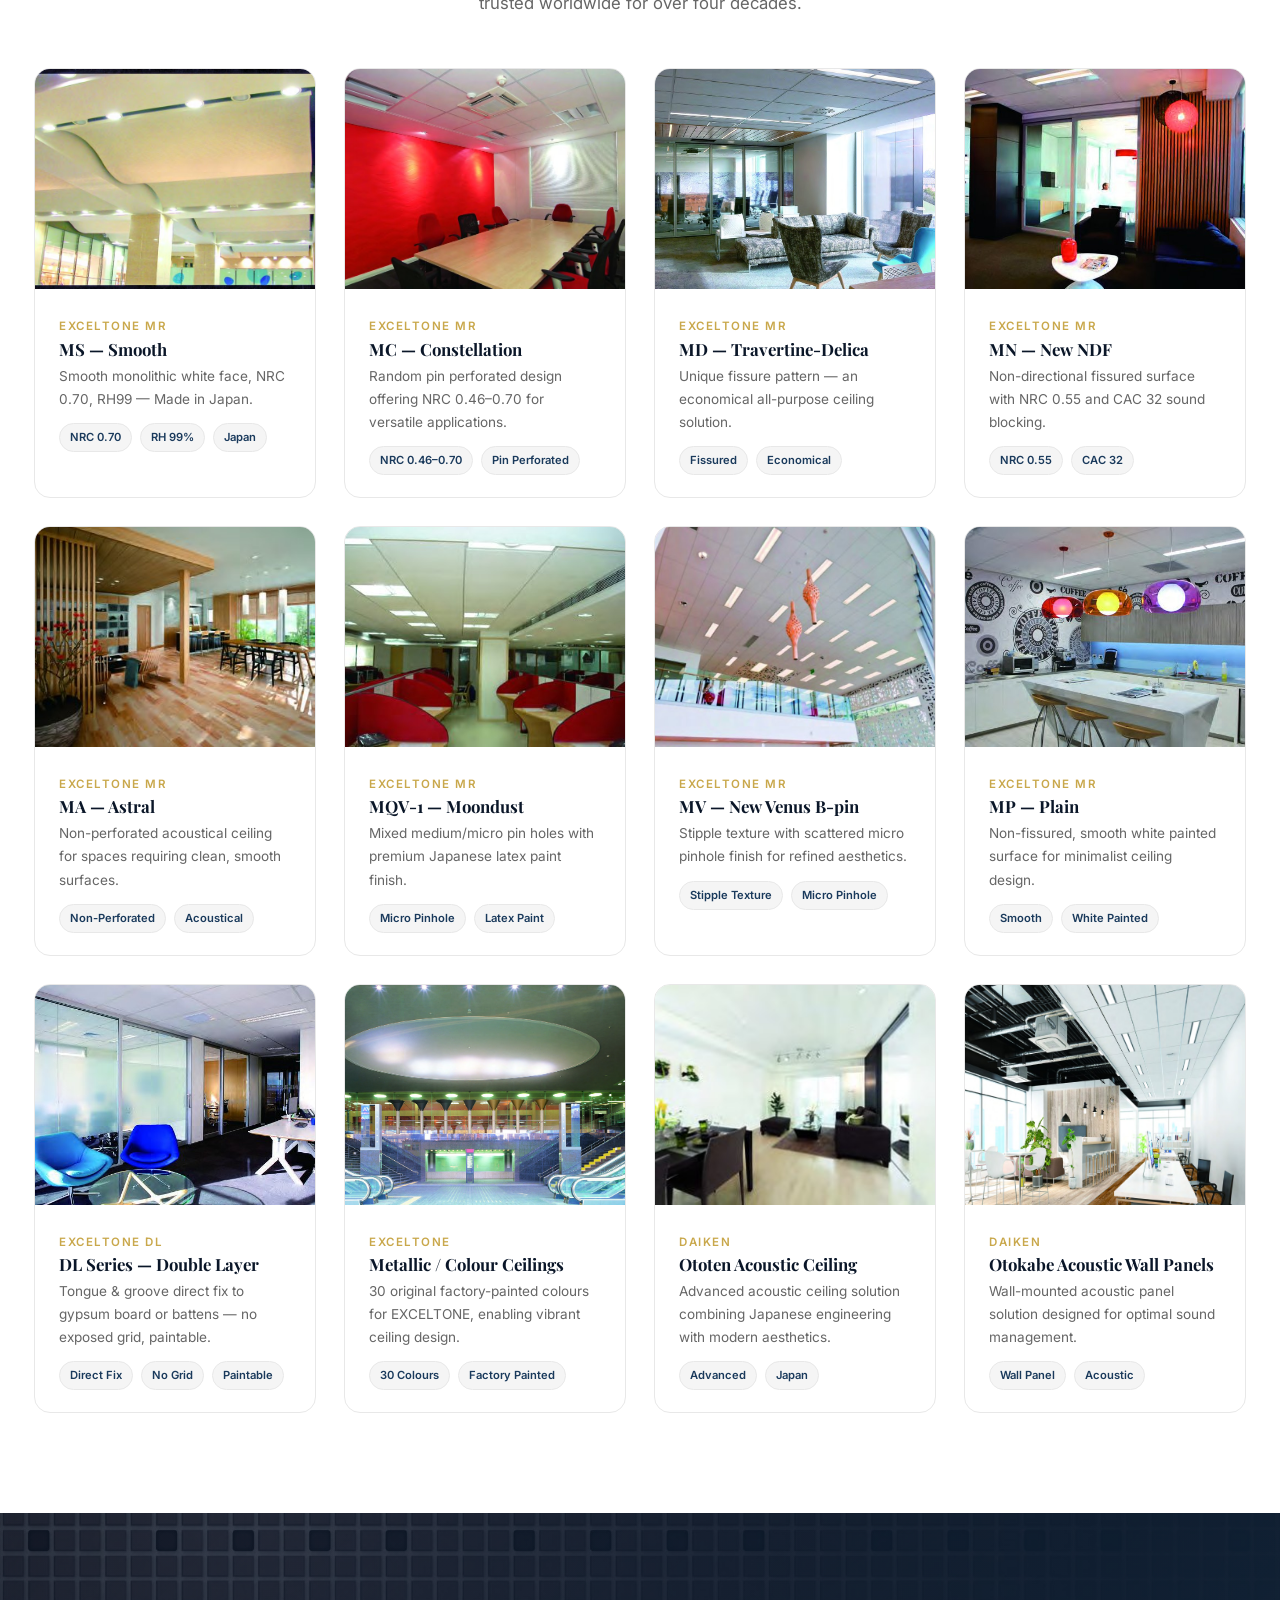
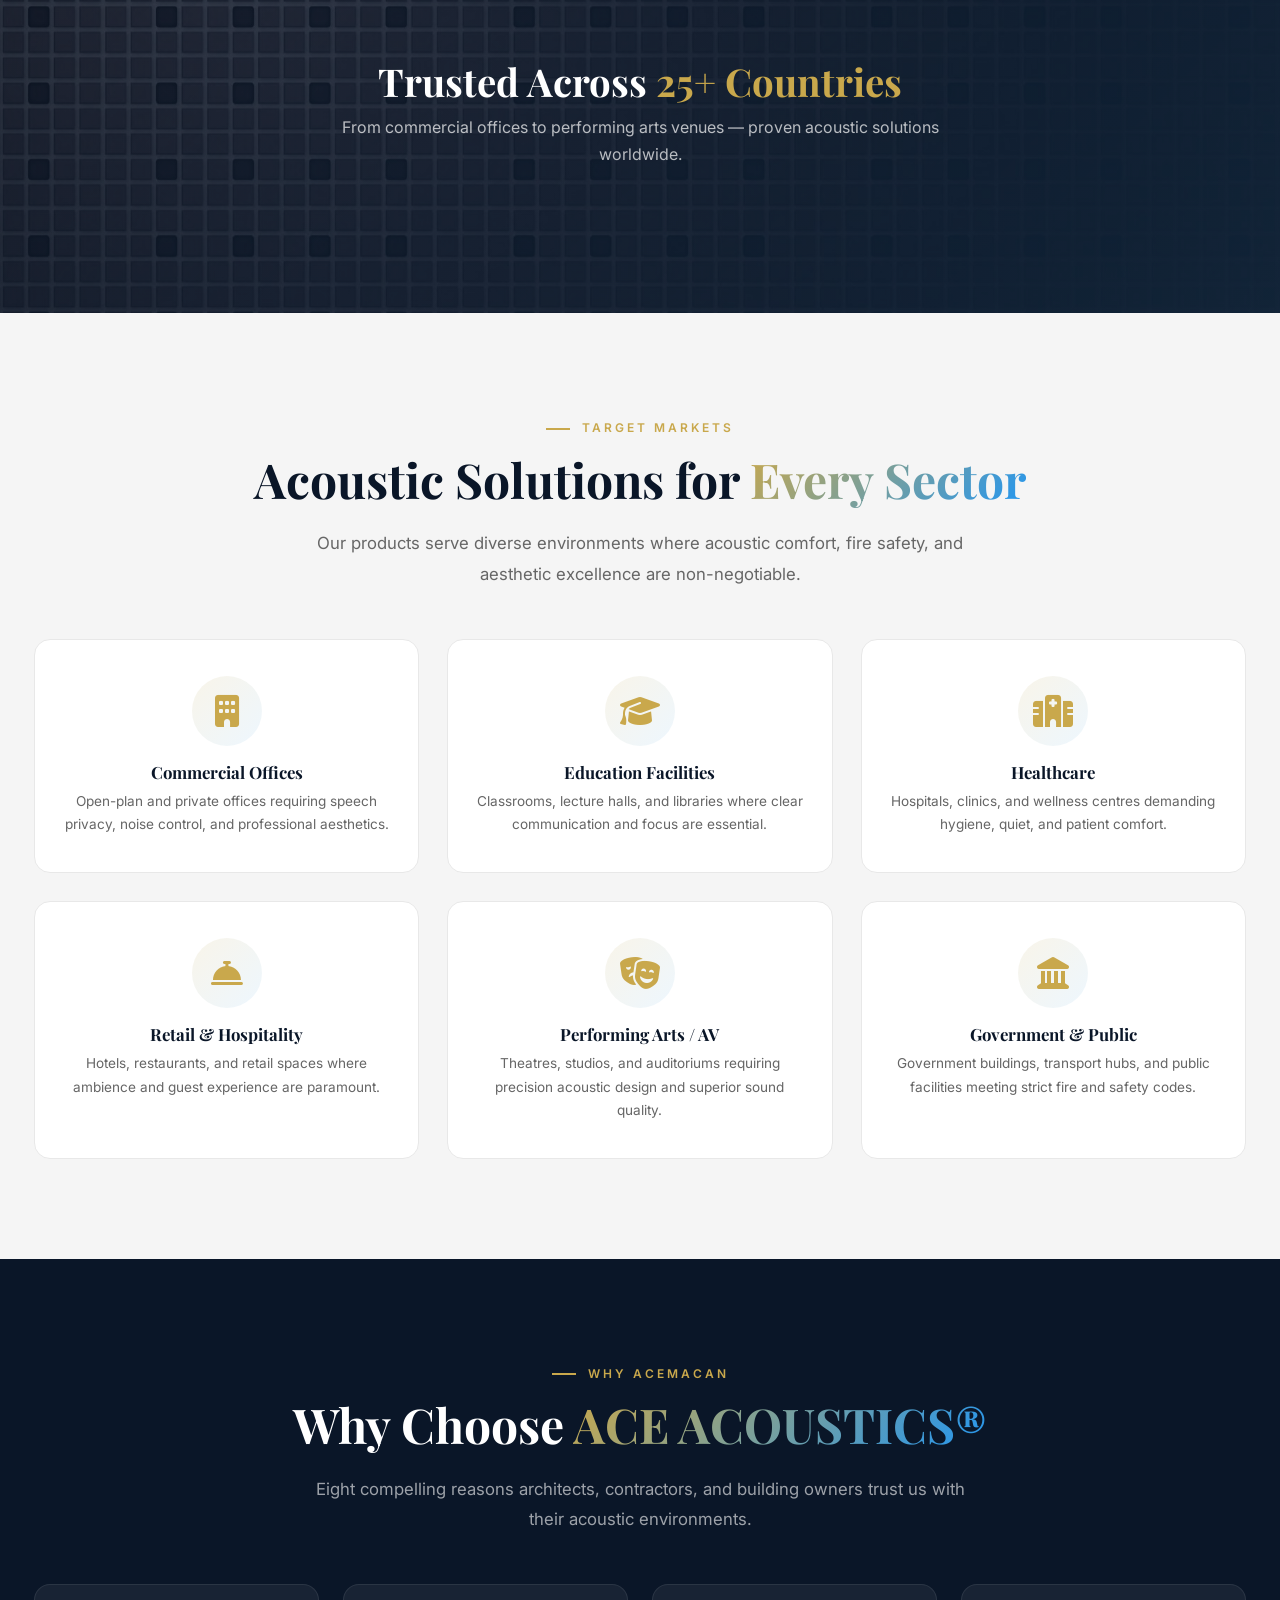
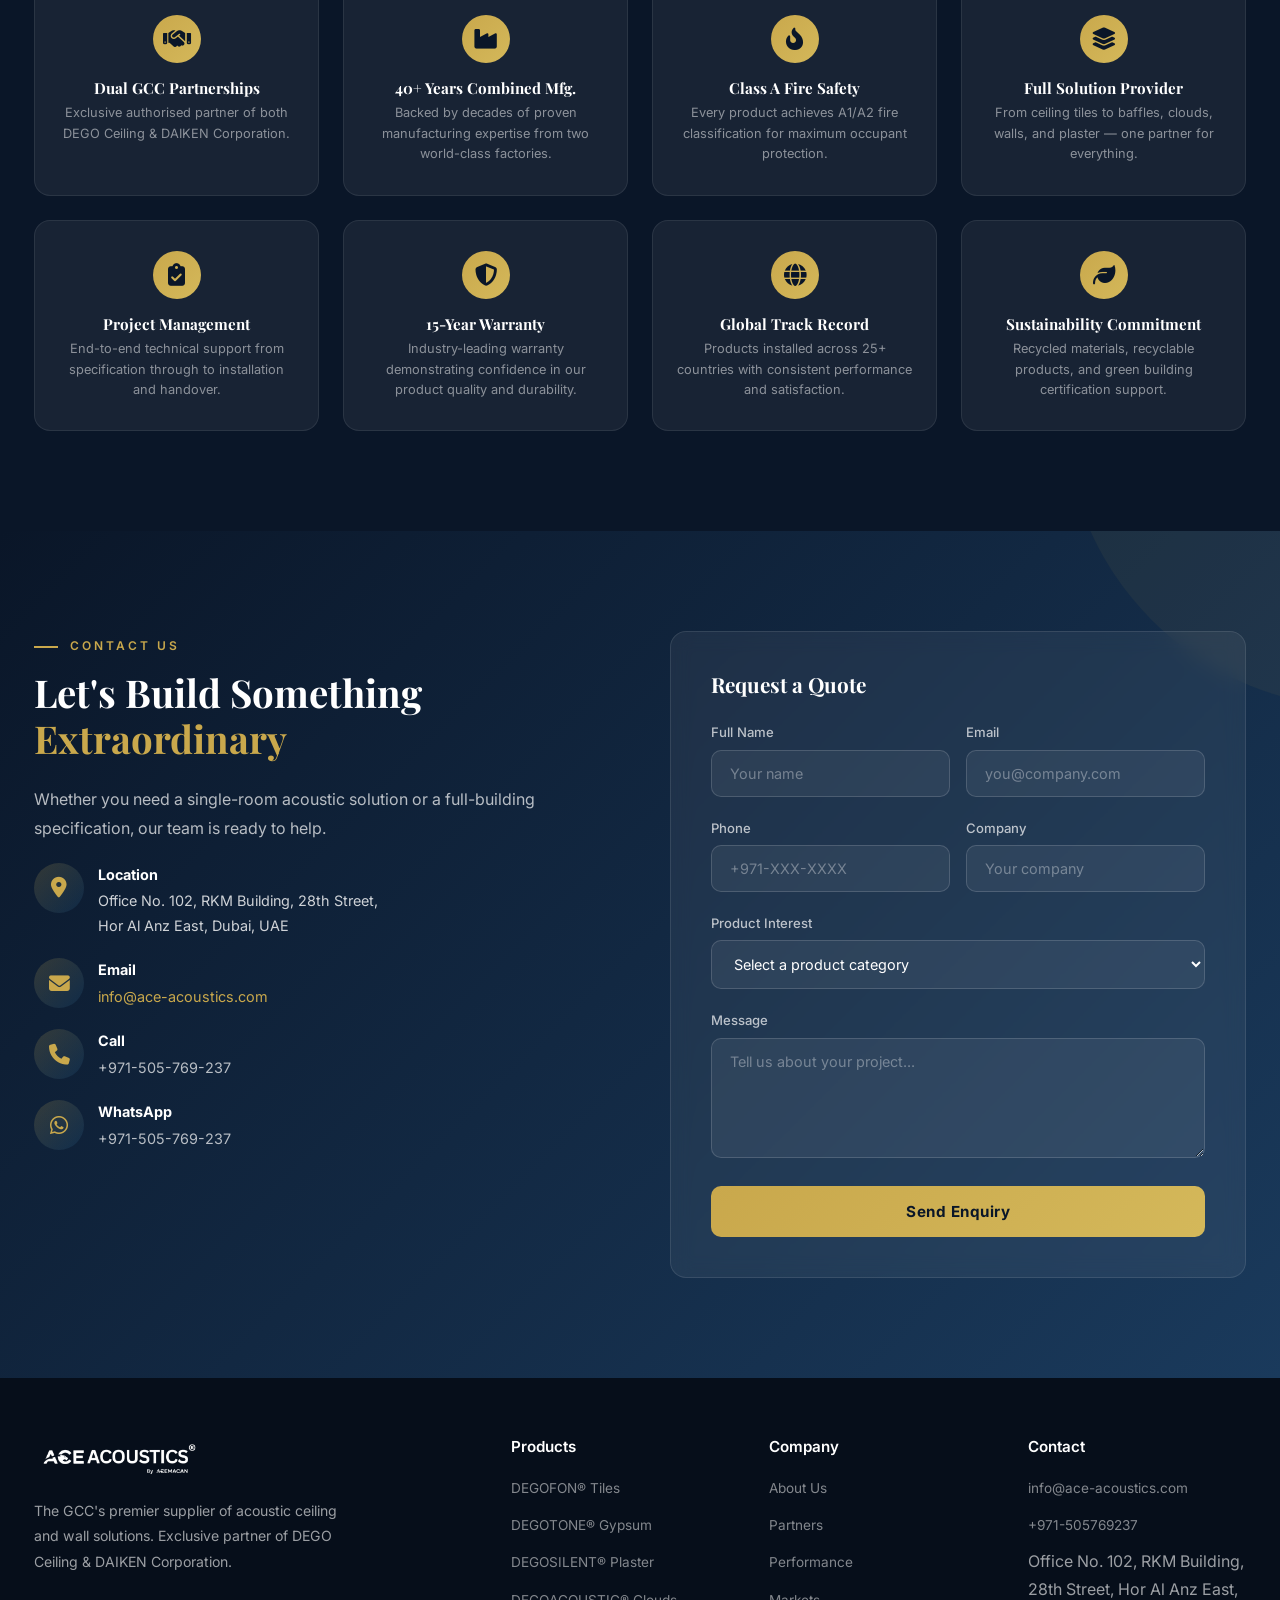
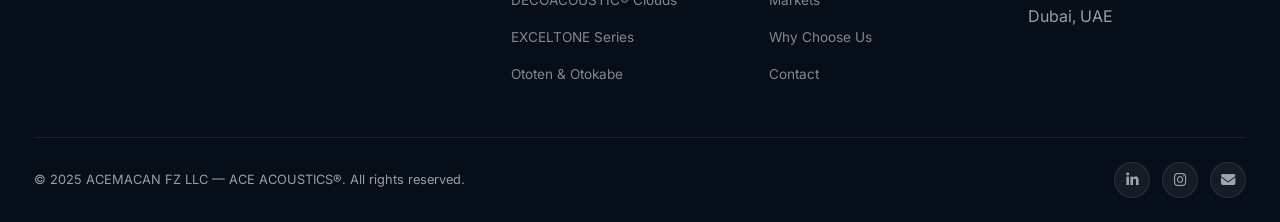
==== commit d2fb31e4: "Replace loader with elegant acoustic-waves preloader" ====
--- a/index.html
+++ b/index.html
@@ -490,41 +490,120 @@
 .mobile-overlay.show{opacity:1;visibility:visible}
 
 /* ───────── LOADER ───────── */
-@keyframes spin{0%{transform:rotate(0deg)}100%{transform:rotate(360deg)}}
-@keyframes pulse{0%,100%{opacity:1}50%{opacity:.5}}
-@keyframes glow{0%{filter:drop-shadow(0 0 15px var(--accent))}50%{filter:drop-shadow(0 0 40px var(--accent)) drop-shadow(0 0 60px rgba(201,168,76,.5))}100%{filter:drop-shadow(0 0 15px var(--accent))}}
-@keyframes bounce-smooth{0%,100%{transform:translateY(0)}50%{transform:translateY(-20px)}}
+@keyframes aa-wave{
+  0%{transform:translate(-50%,-50%) scale(.3);opacity:.9}
+  100%{transform:translate(-50%,-50%) scale(2.4);opacity:0}
+}
+@keyframes aa-logo-in{
+  0%{opacity:0;transform:scale(.85)}
+  100%{opacity:1;transform:scale(1)}
+}
+@keyframes aa-breathe{
+  0%,100%{transform:scale(1)}
+  50%{transform:scale(1.04)}
+}
+@keyframes aa-shimmer{
+  0%{background-position:-200% 0}
+  100%{background-position:200% 0}
+}
+@keyframes aa-bar{
+  0%{left:-40%}
+  100%{left:100%}
+}
+@keyframes aa-fade-in{
+  0%{opacity:0;transform:translateY(8px)}
+  100%{opacity:1;transform:translateY(0)}
+}
 .loader{
-  position:fixed;top:0;left:0;width:100%;height:100%;background:linear-gradient(135deg,#ffffff,#f5f5f5);
+  position:fixed;inset:0;
+  background:radial-gradient(circle at center,#12233d 0%,var(--primary) 60%,#060e1a 100%);
   display:flex;align-items:center;justify-content:center;
-  z-index:2000;opacity:1;visibility:visible;transition:opacity .5s,visibility .5s;
-}
-.loader.hidden{opacity:0;visibility:hidden;pointer-events:none}
-.loader-content{text-align:center}
-.loader-inner{position:relative;width:300px;height:300px;display:flex;align-items:center;justify-content:center}
-.loader-logo{width:240px;height:auto;animation:bounce-smooth 2s ease-in-out infinite,glow 2.5s ease-in-out infinite;position:relative;z-index:2;filter:drop-shadow(0 0 20px var(--accent))}
-.loader-ring{display:none}
-.loader-text{display:none}
-.loader-subtitle{display:none}
-.loader-dots{display:none}
+  z-index:2000;opacity:1;visibility:visible;
+  transition:opacity .6s ease,visibility .6s ease,transform .6s ease;
+}
+.loader.hidden{opacity:0;visibility:hidden;transform:scale(1.05);pointer-events:none}
+.loader-content{position:relative;text-align:center;padding:0 24px}
+.loader-waves{
+  position:absolute;top:50%;left:50%;
+  width:220px;height:220px;pointer-events:none;
+}
+.loader-wave{
+  position:absolute;top:50%;left:50%;
+  width:220px;height:220px;border-radius:50%;
+  border:2px solid var(--accent);
+  transform:translate(-50%,-50%) scale(.3);
+  opacity:0;
+  animation:aa-wave 2.8s cubic-bezier(.2,.7,.3,1) infinite;
+}
+.loader-wave:nth-child(2){animation-delay:.9s;border-width:1.5px}
+.loader-wave:nth-child(3){animation-delay:1.8s;border-width:1px}
+.loader-logo-wrap{
+  position:relative;display:inline-block;z-index:2;
+  animation:aa-logo-in .7s cubic-bezier(.4,0,.2,1) both,aa-breathe 3s ease-in-out 1s infinite;
+}
+.loader-logo{
+  width:clamp(160px,32vw,220px);height:auto;
+  filter:brightness(0) invert(1) drop-shadow(0 0 24px rgba(201,168,76,.35));
+  display:block;
+}
+.loader-logo-wrap::after{
+  content:'';position:absolute;inset:0;pointer-events:none;
+  background:linear-gradient(110deg,transparent 30%,rgba(201,168,76,.35) 50%,transparent 70%);
+  background-size:200% 100%;
+  mix-blend-mode:screen;opacity:.85;
+  animation:aa-shimmer 3s ease-in-out infinite;
+}
+.loader-brand{
+  margin-top:36px;
+  font-family:'Playfair Display',serif;
+  font-size:clamp(1.1rem,2.4vw,1.5rem);
+  font-weight:600;letter-spacing:6px;
+  color:#fff;
+  animation:aa-fade-in .8s ease .4s both;
+}
+.loader-tagline{
+  margin-top:8px;
+  font-family:'Inter',sans-serif;
+  font-size:.72rem;letter-spacing:3px;text-transform:uppercase;
+  color:rgba(201,168,76,.75);
+  animation:aa-fade-in .8s ease .6s both;
+}
+.loader-progress{
+  position:relative;
+  width:200px;height:2px;margin:28px auto 0;
+  background:rgba(255,255,255,.08);
+  border-radius:2px;overflow:hidden;
+  animation:aa-fade-in .8s ease .8s both;
+}
+.loader-progress::before{
+  content:'';position:absolute;top:0;left:-40%;
+  width:40%;height:100%;
+  background:linear-gradient(90deg,transparent,var(--accent),#d4b85a,transparent);
+  border-radius:2px;
+  animation:aa-bar 1.4s cubic-bezier(.4,0,.2,1) infinite;
+}
+@media(prefers-reduced-motion:reduce){
+  .loader-wave,.loader-logo-wrap,.loader-logo-wrap::after,.loader-progress::before{animation:none!important}
+  .loader-logo-wrap::after{display:none}
+}
 </style>
 </head>
 <body>
 
 <!-- ════════ LOADER ════════ -->
-<div class="loader" id="loader">
+<div class="loader" id="loader" role="status" aria-live="polite" aria-label="Loading ACE ACOUSTICS website">
   <div class="loader-content">
-    <div class="loader-inner">
+    <div class="loader-waves" aria-hidden="true">
+      <span class="loader-wave"></span>
+      <span class="loader-wave"></span>
+      <span class="loader-wave"></span>
+    </div>
+    <div class="loader-logo-wrap">
       <img src="assets/images/aceacousticslogofinal.png" alt="ACE ACOUSTICS Logo" class="loader-logo">
-      <div class="loader-ring"></div>
-    </div>
-    <div class="loader-text">ACE ACOUSTICS®</div>
-    <div class="loader-subtitle">Premium Acoustic Solutions</div>
-    <div class="loader-dots">
-      <div class="loader-dot"></div>
-      <div class="loader-dot"></div>
-      <div class="loader-dot"></div>
-    </div>
+    </div>
+    <div class="loader-brand">ACE ACOUSTICS<span style="font-size:.6em;vertical-align:super">®</span></div>
+    <div class="loader-tagline">Premium Acoustic Solutions</div>
+    <div class="loader-progress" aria-hidden="true"></div>
   </div>
 </div>
 
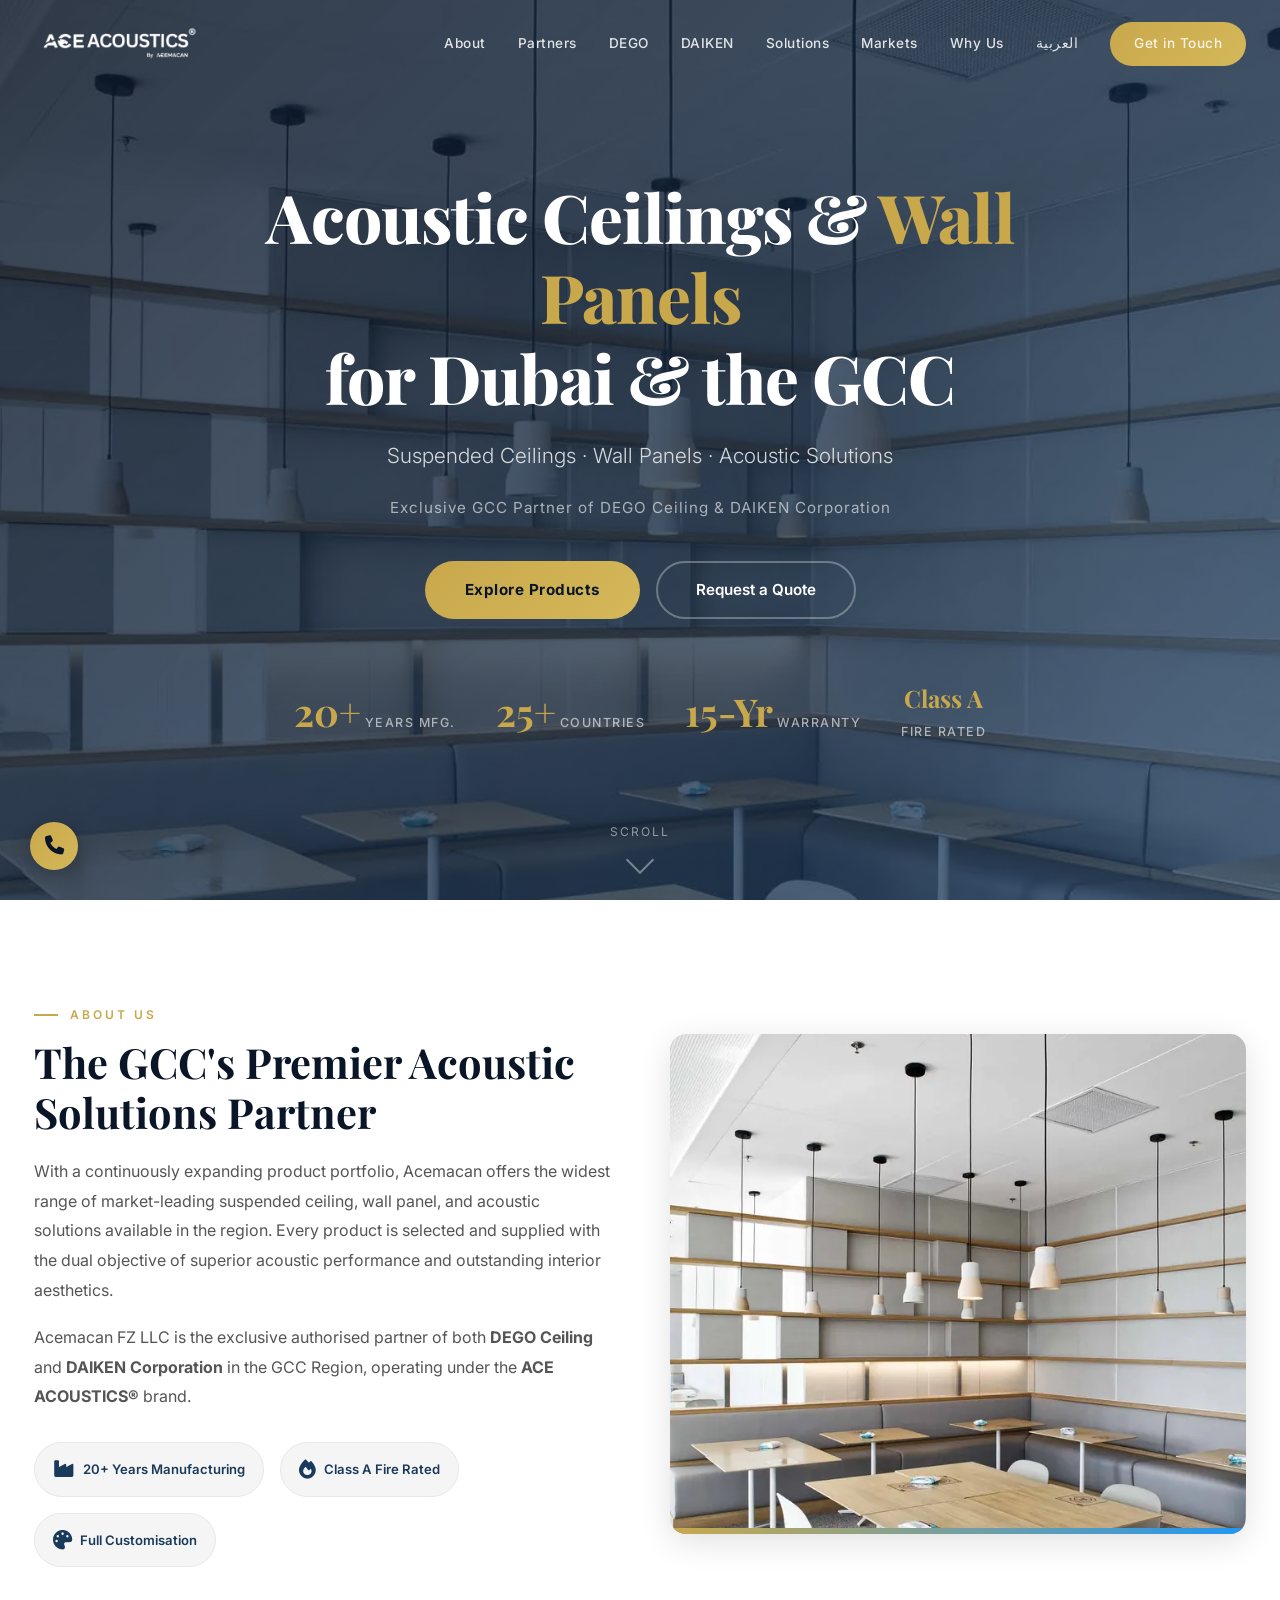
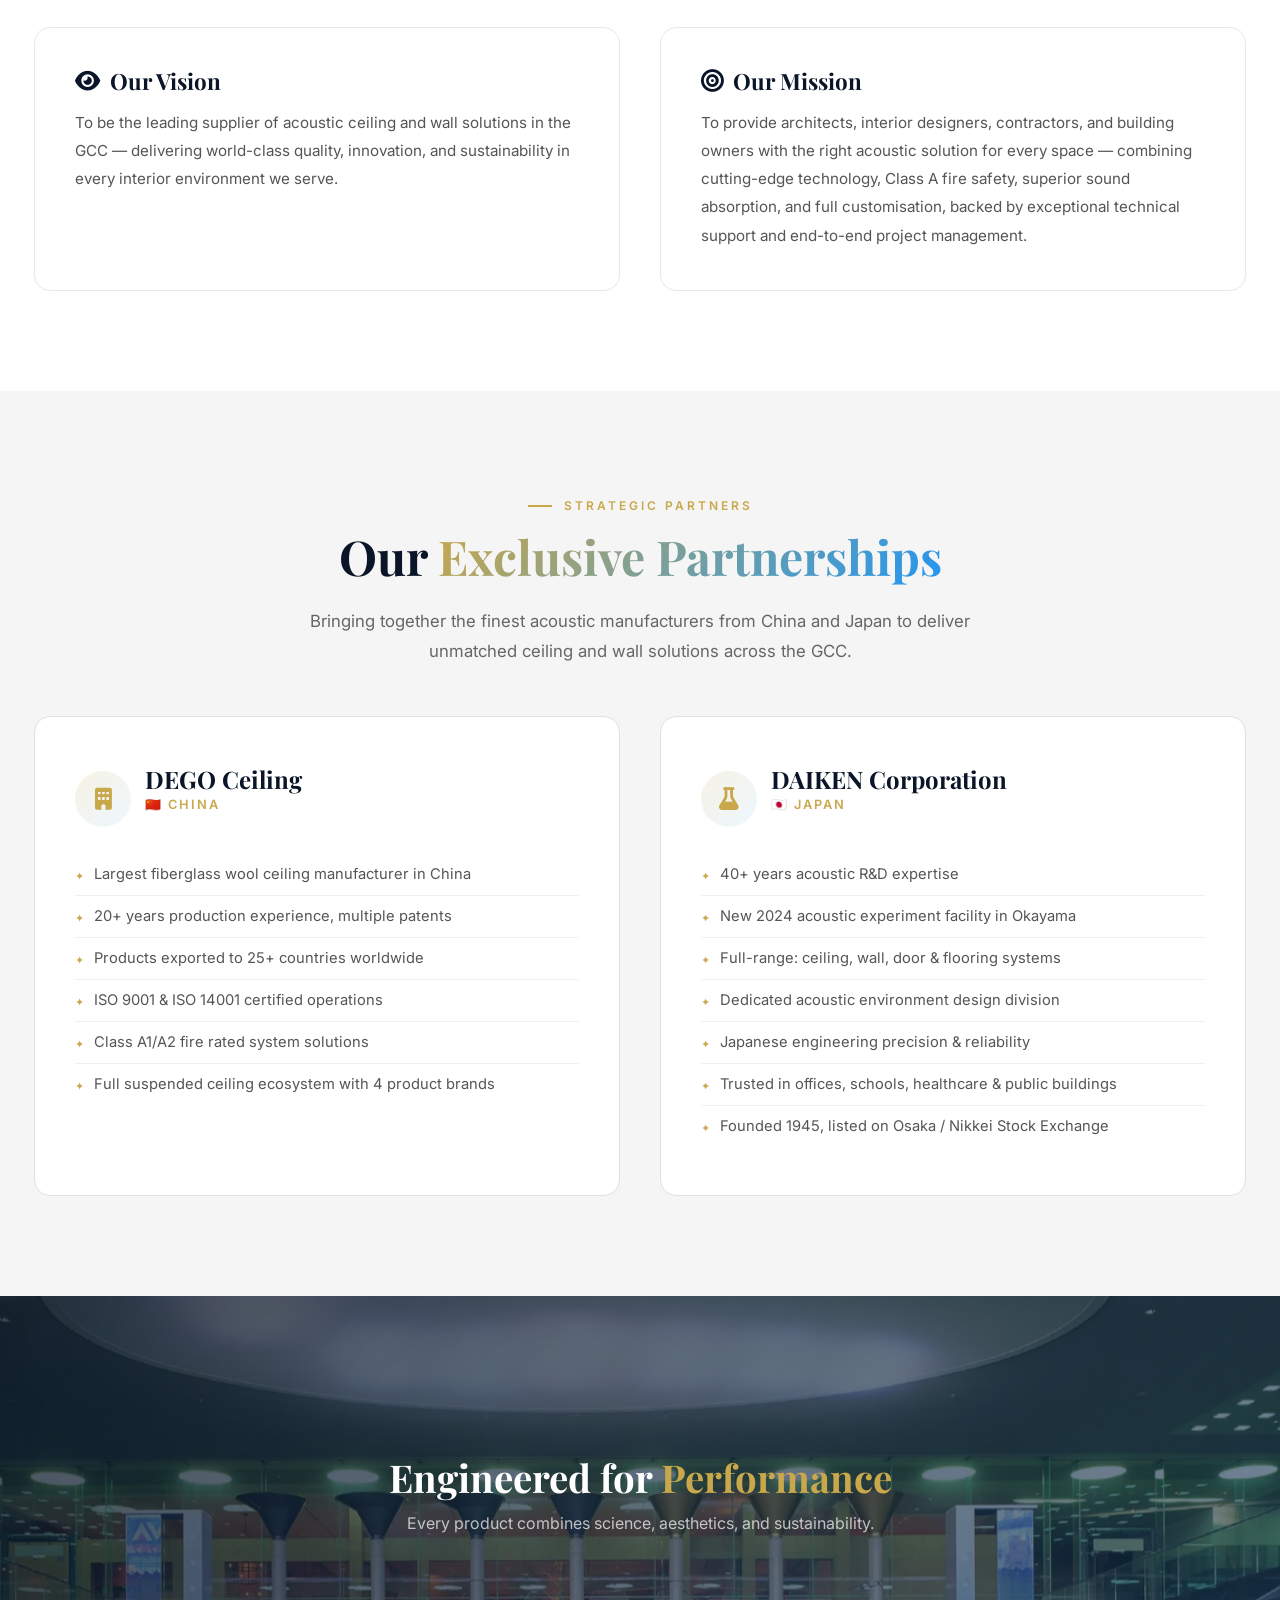
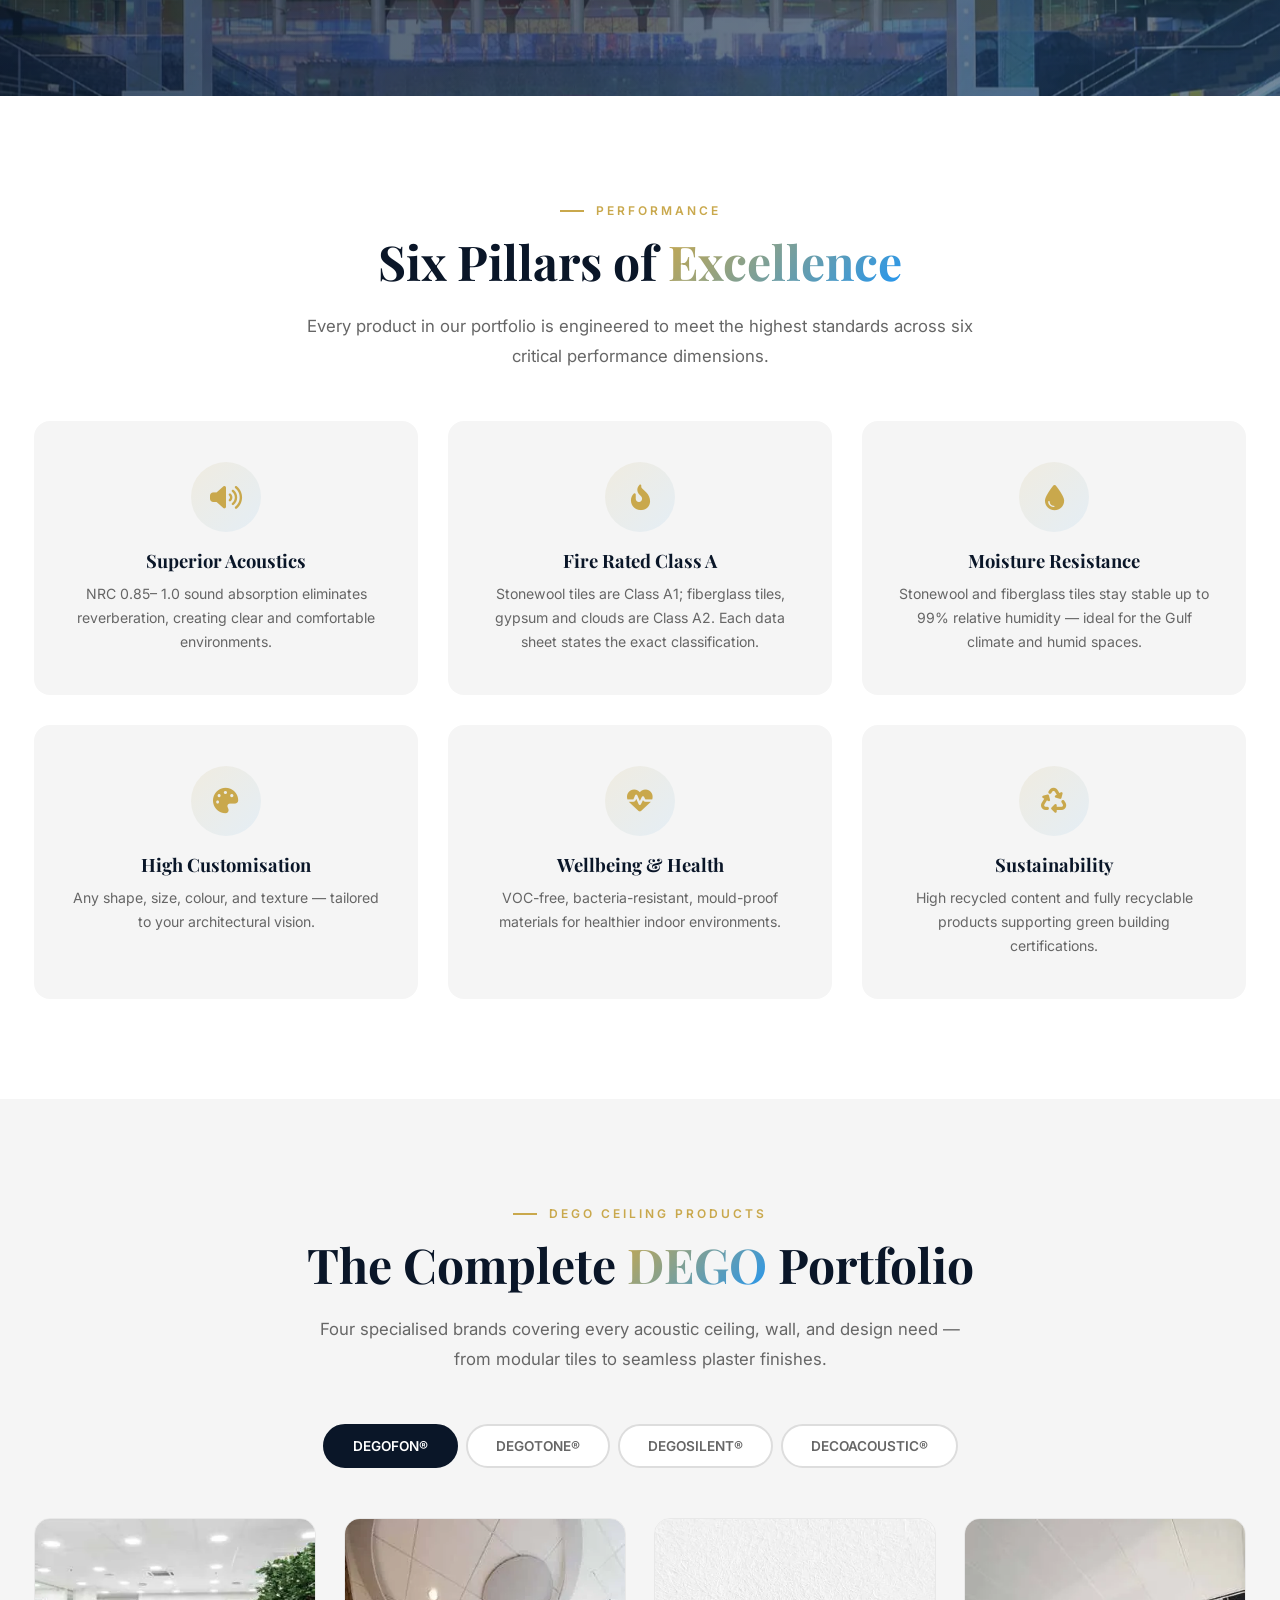
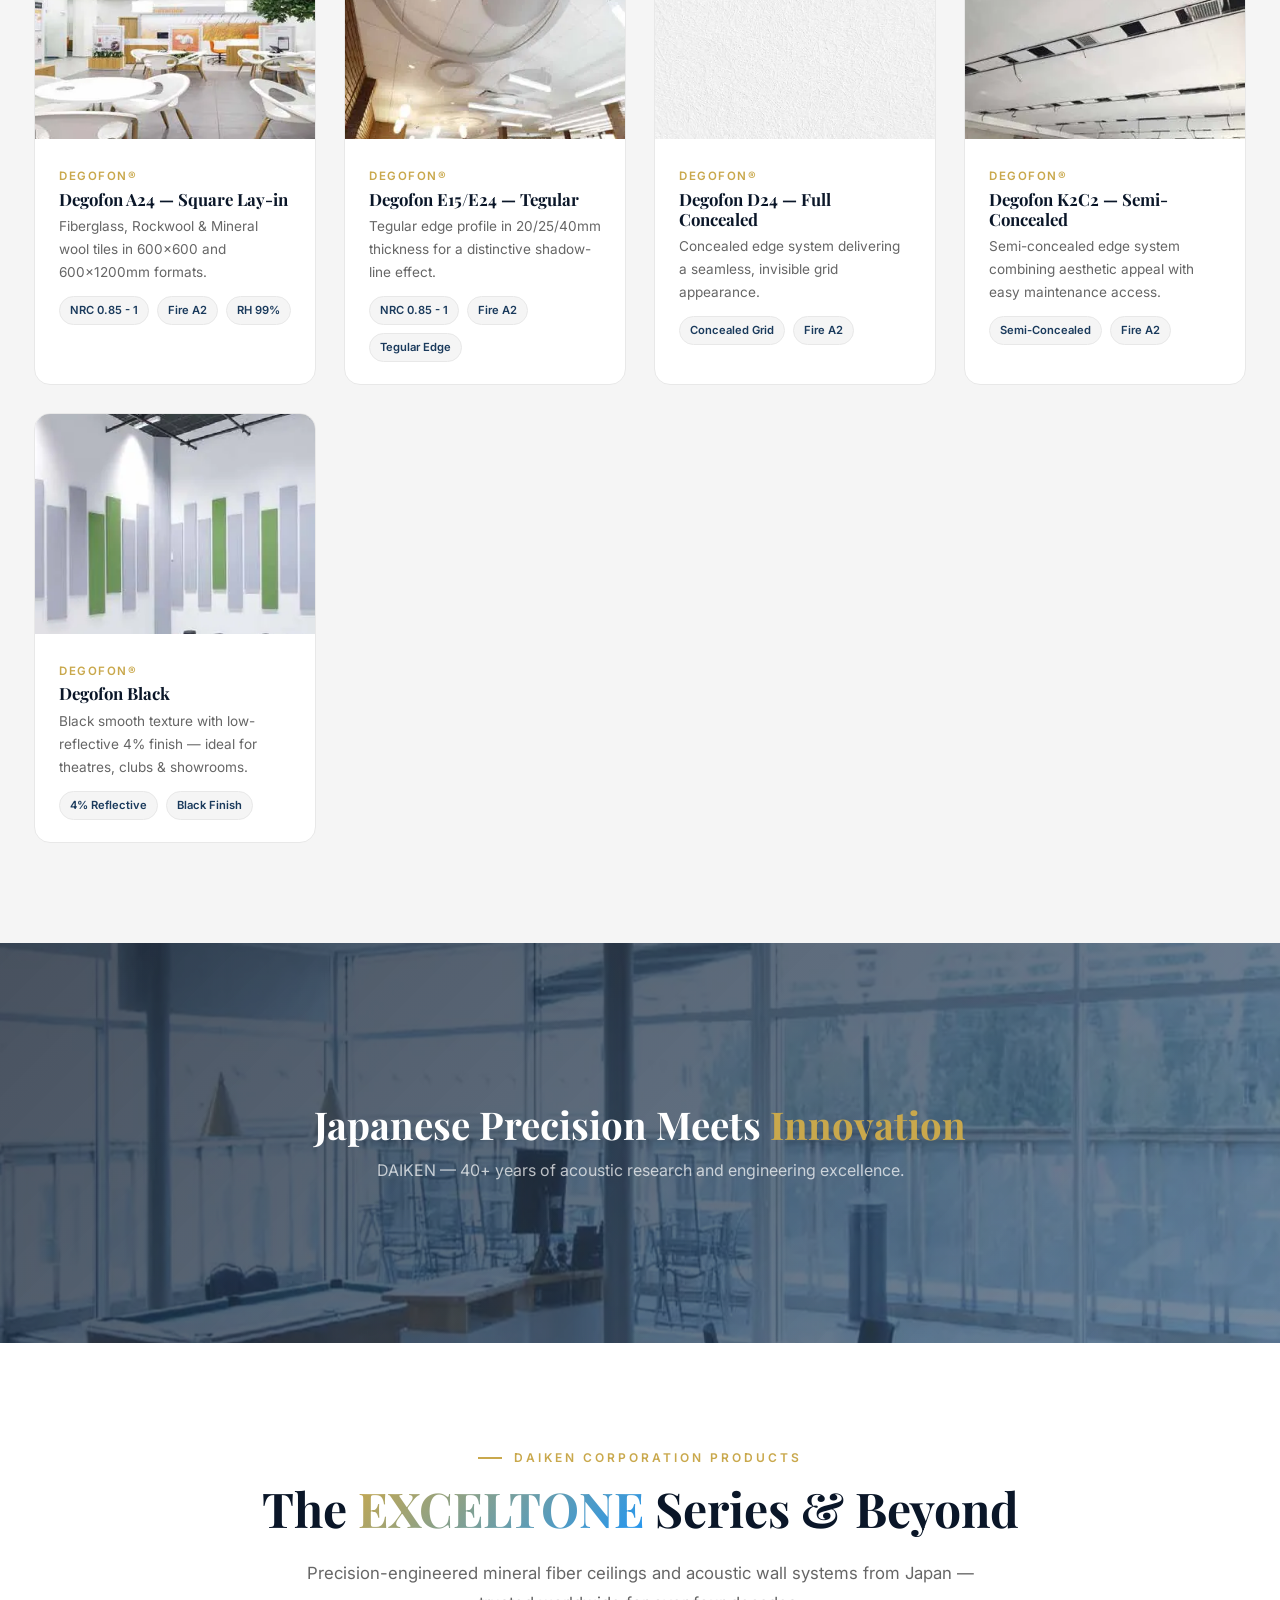
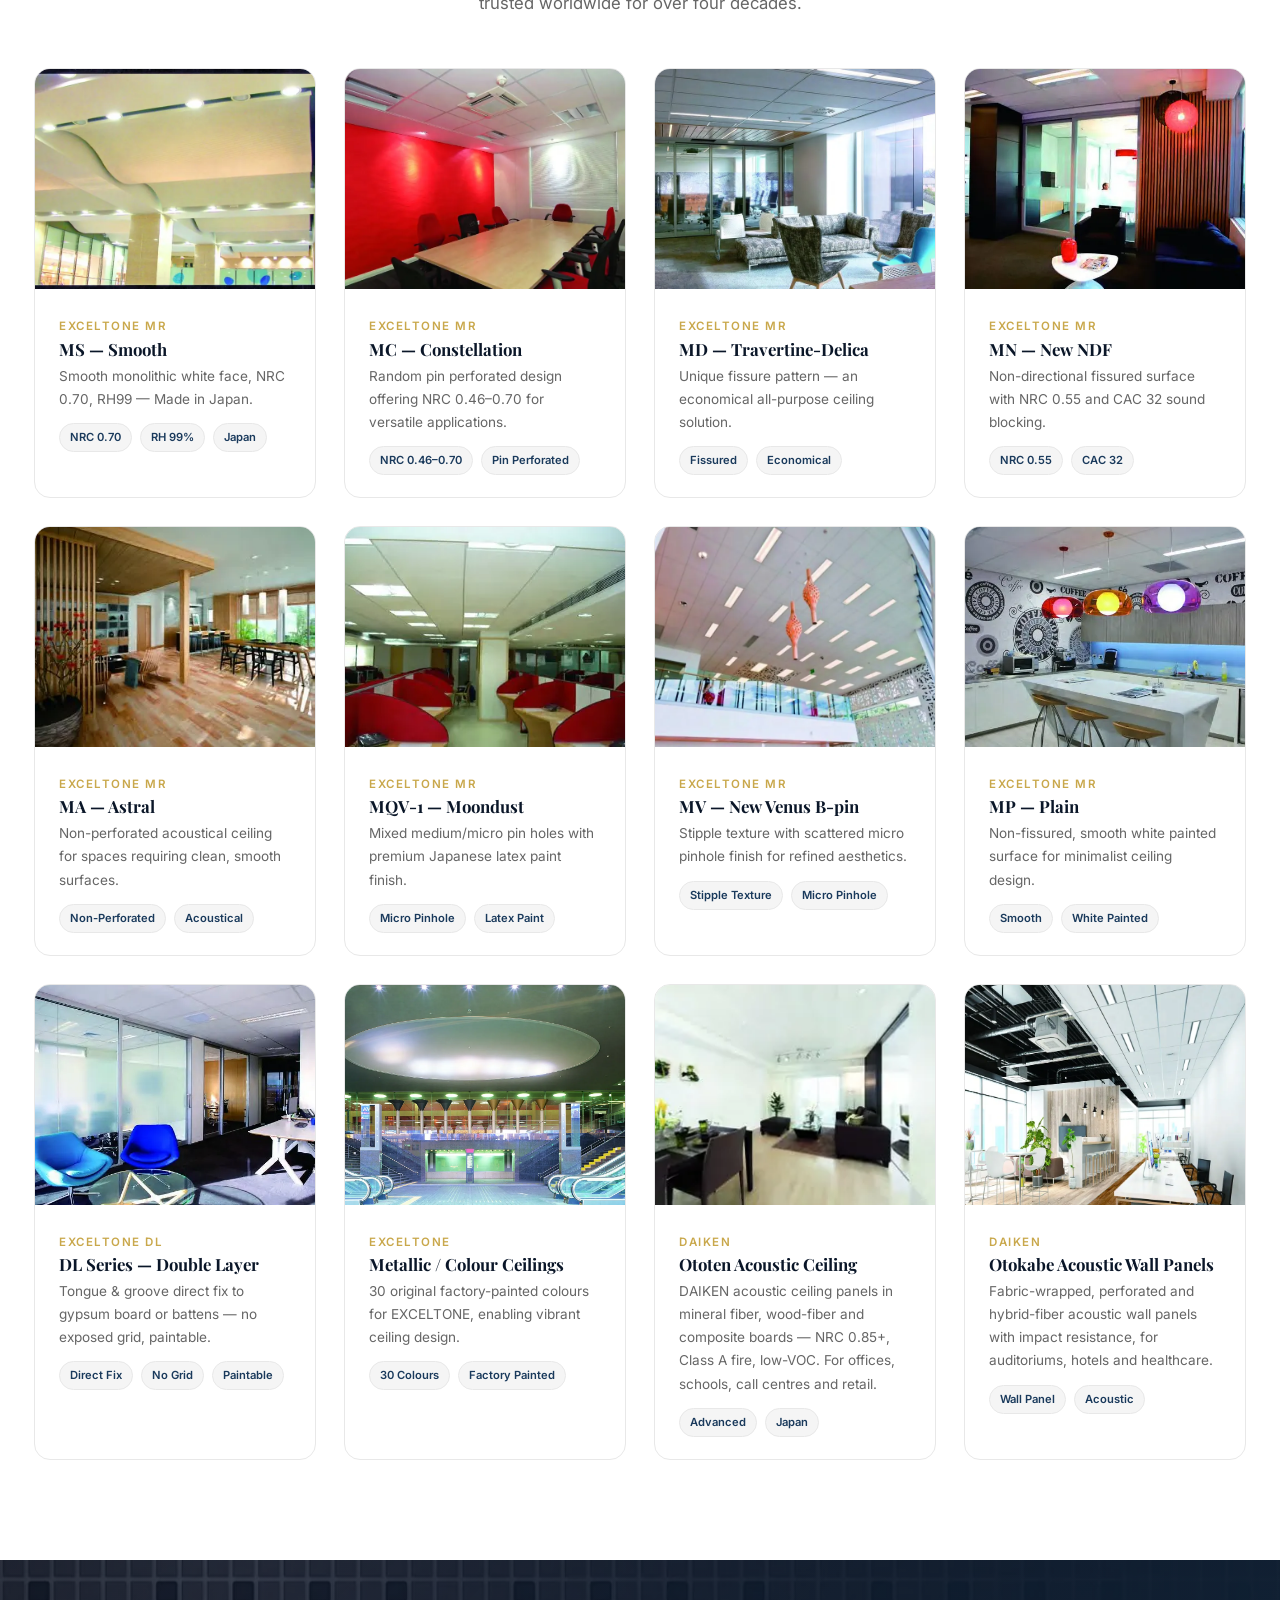
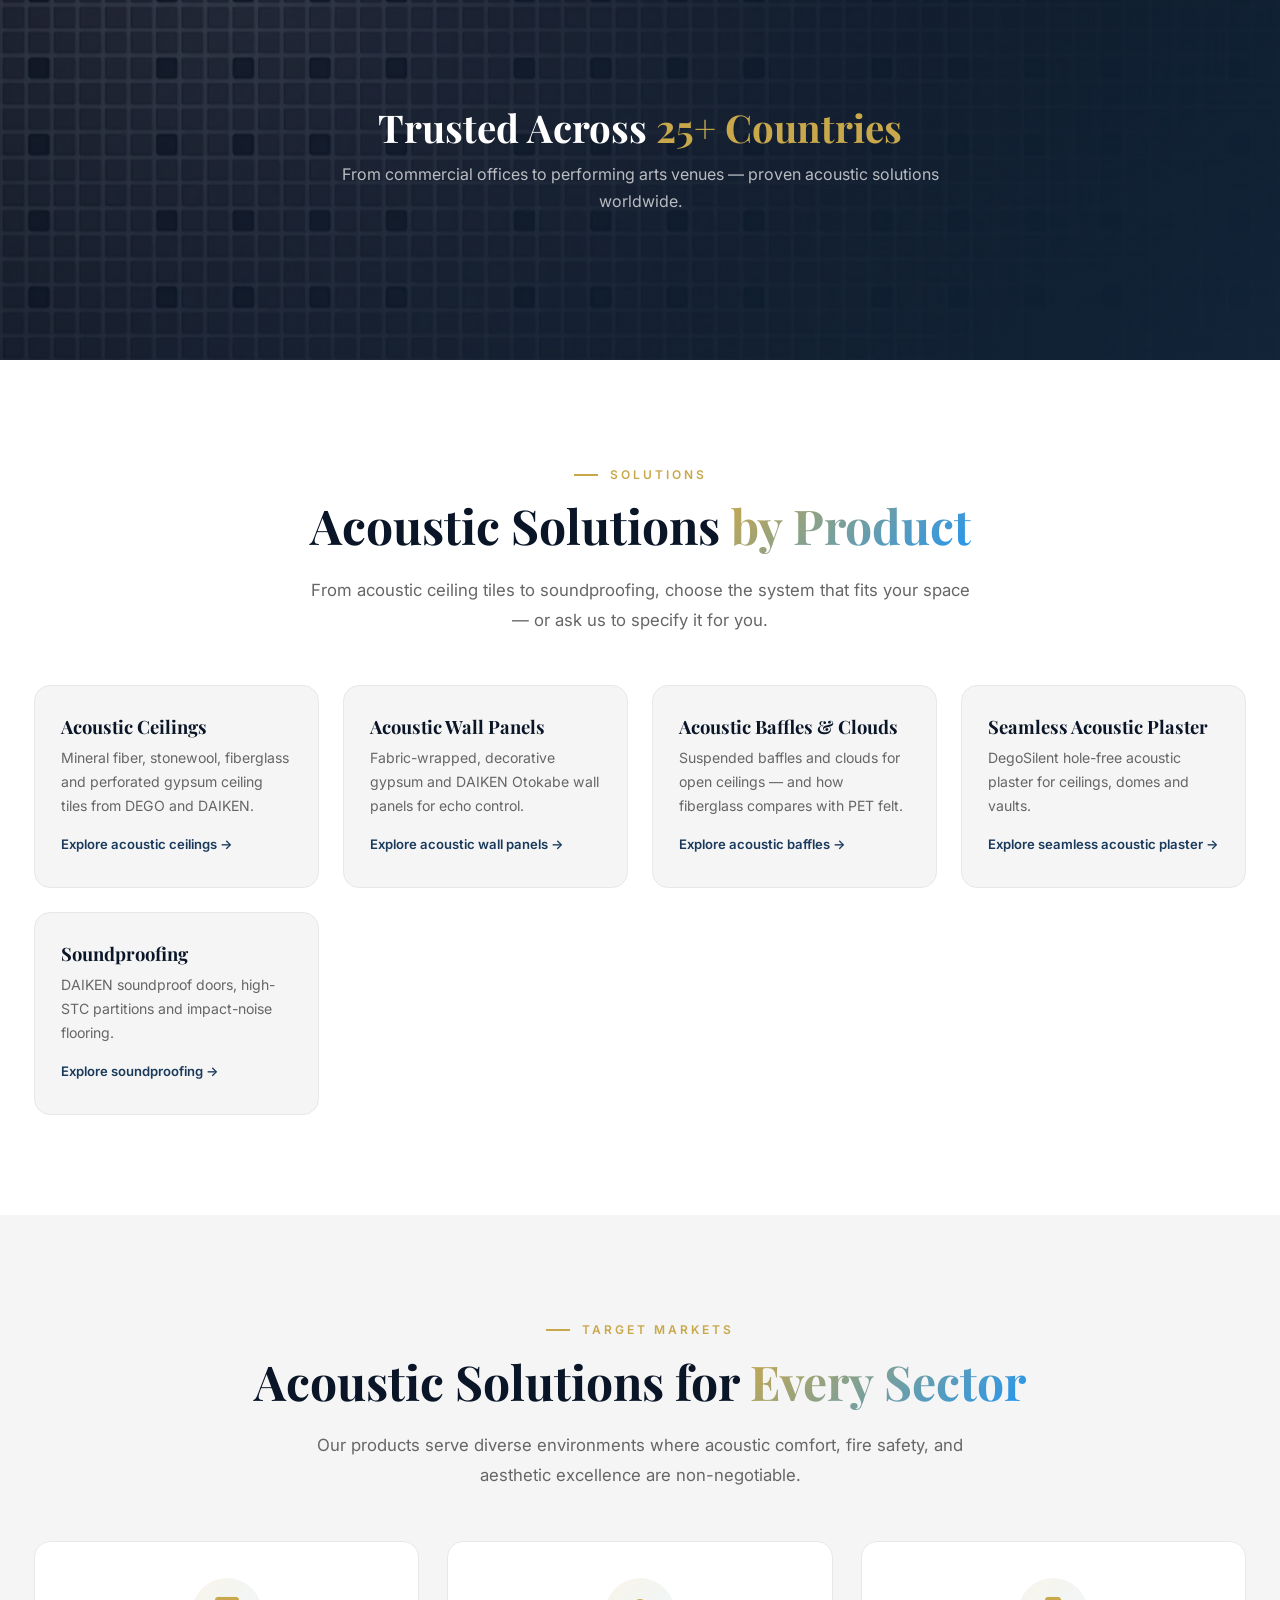
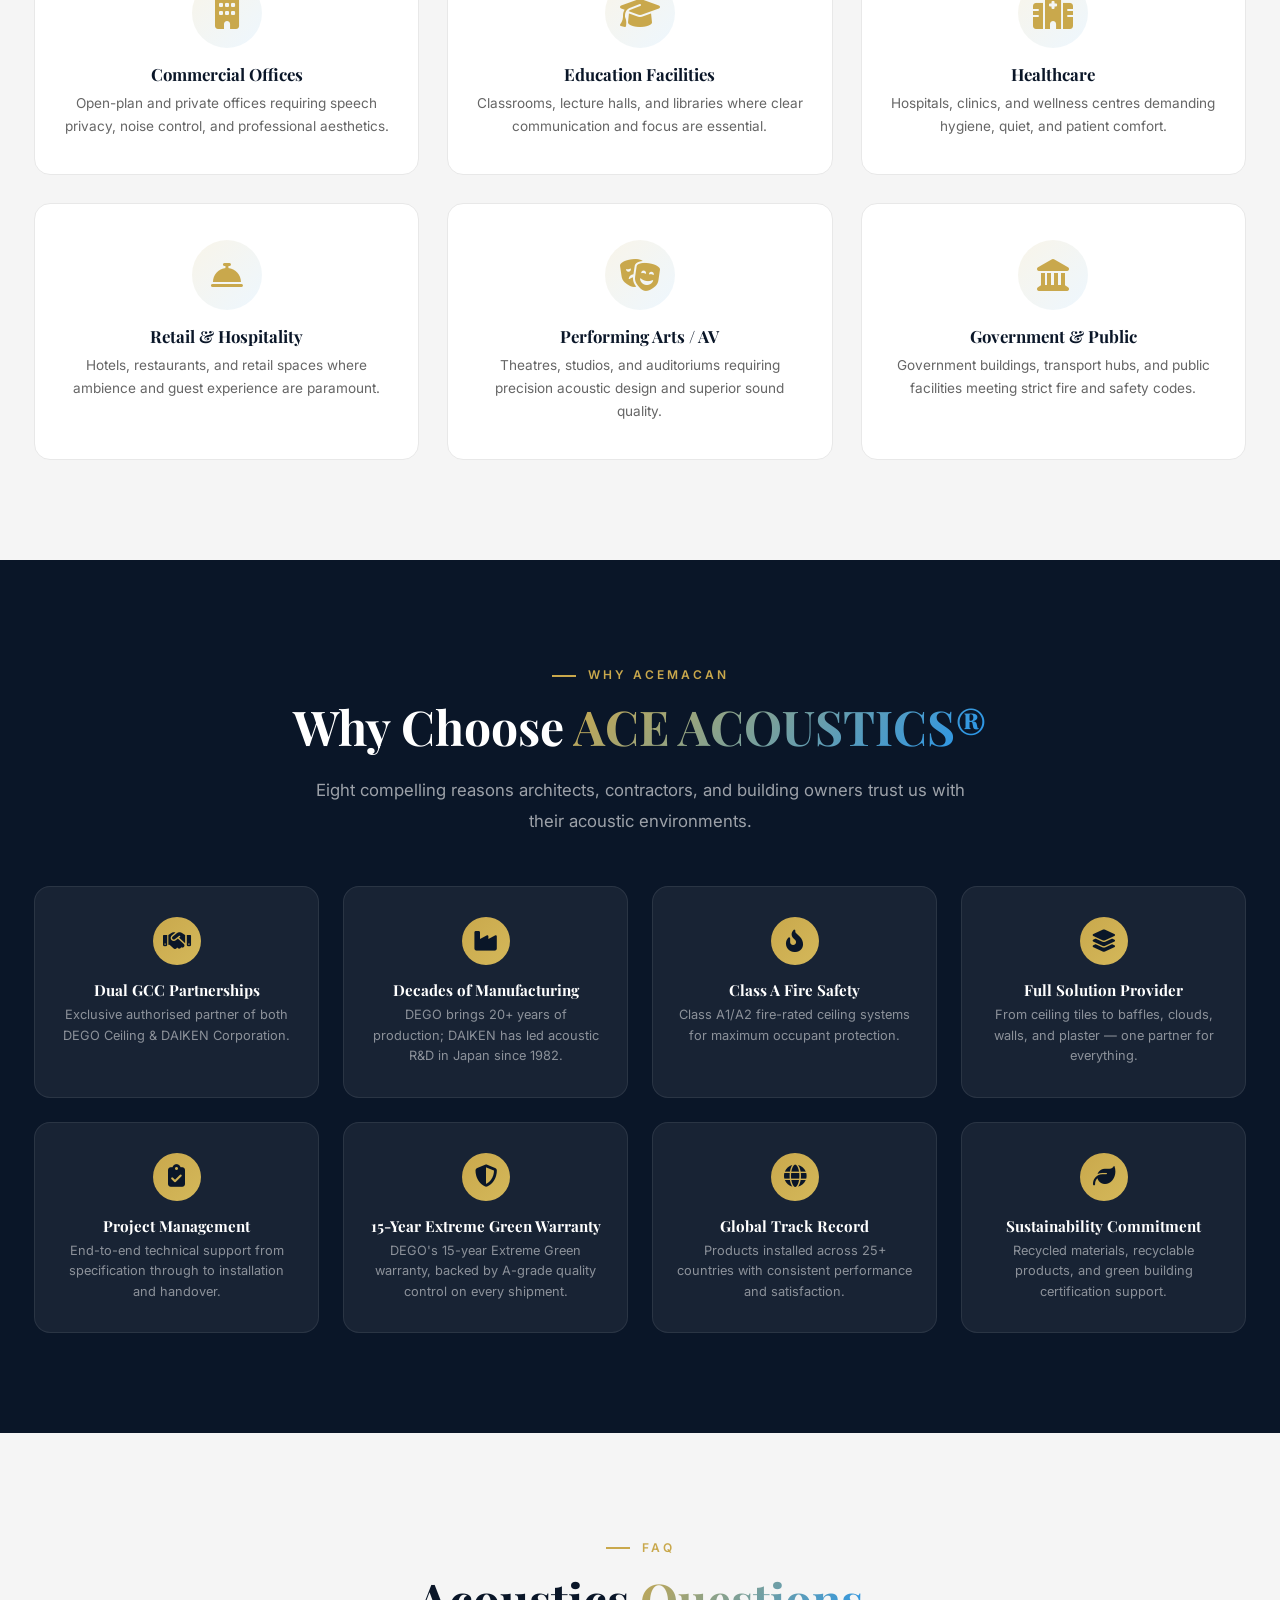
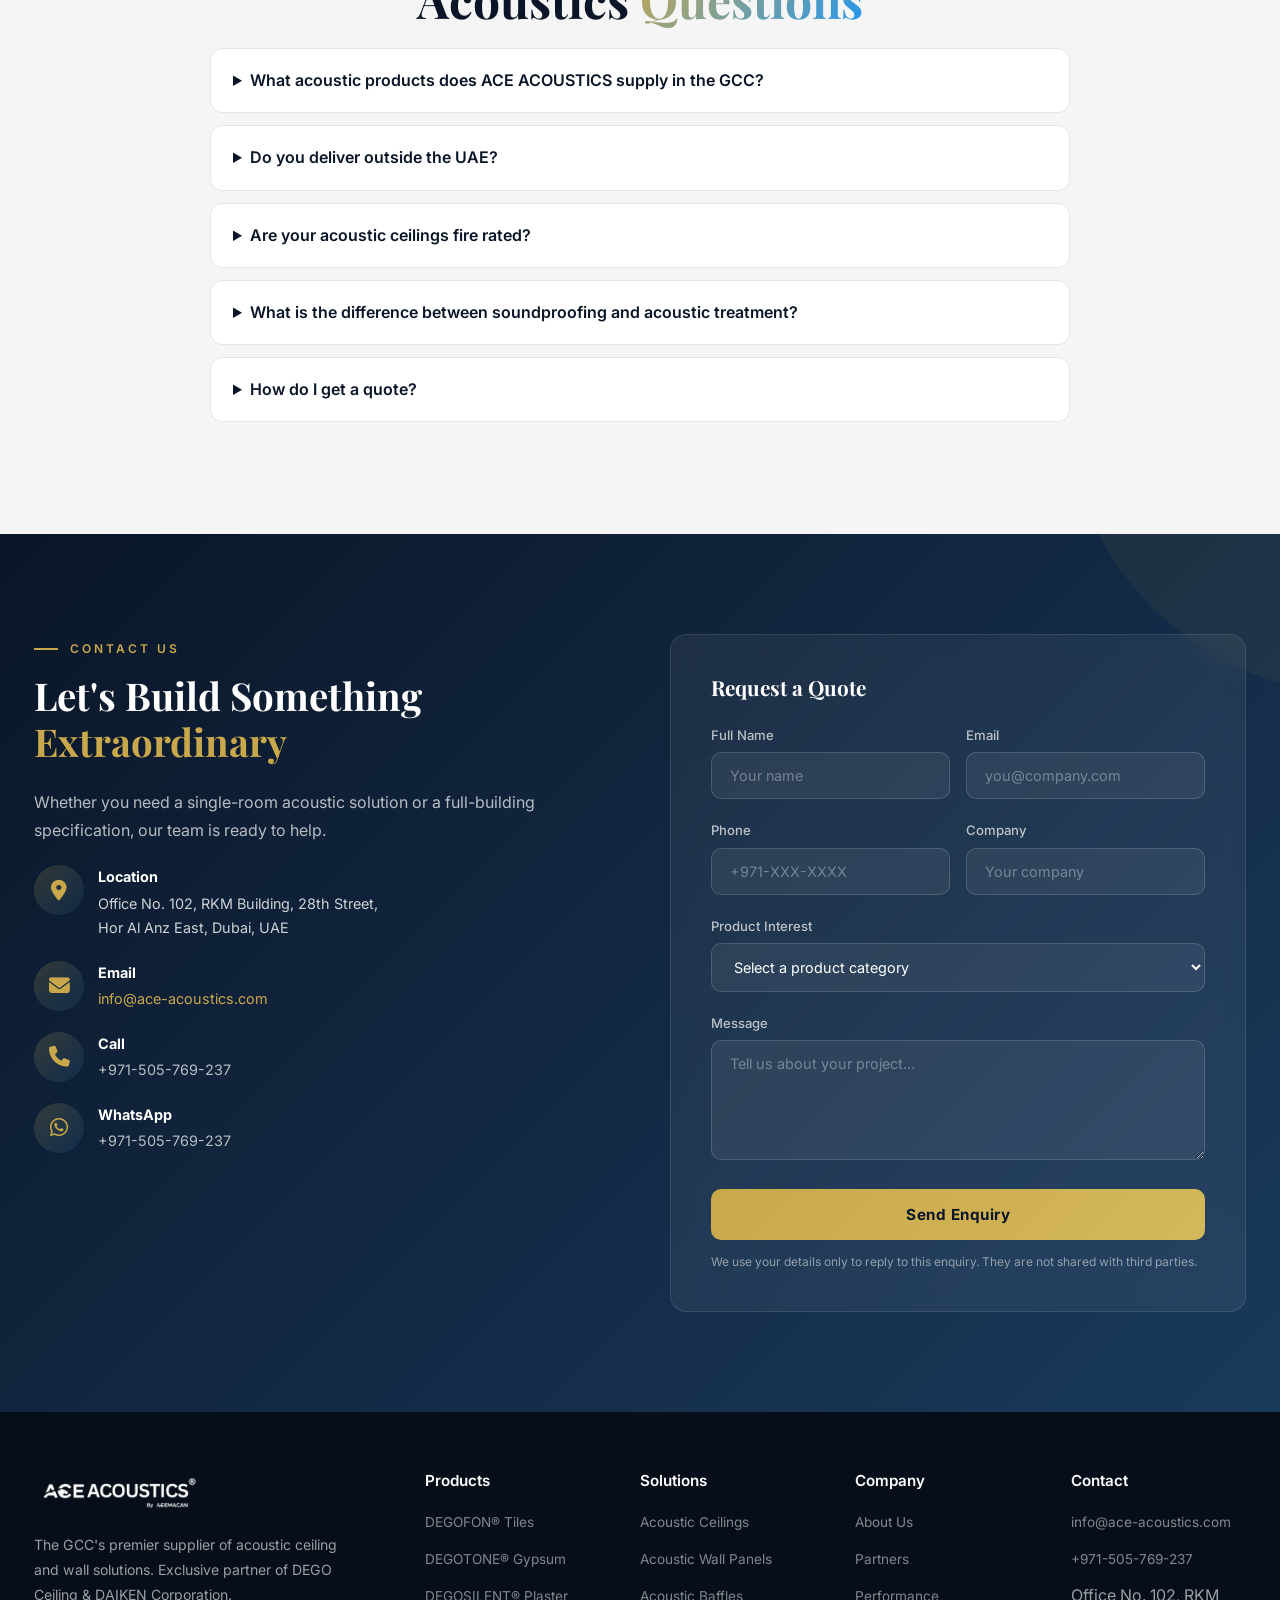
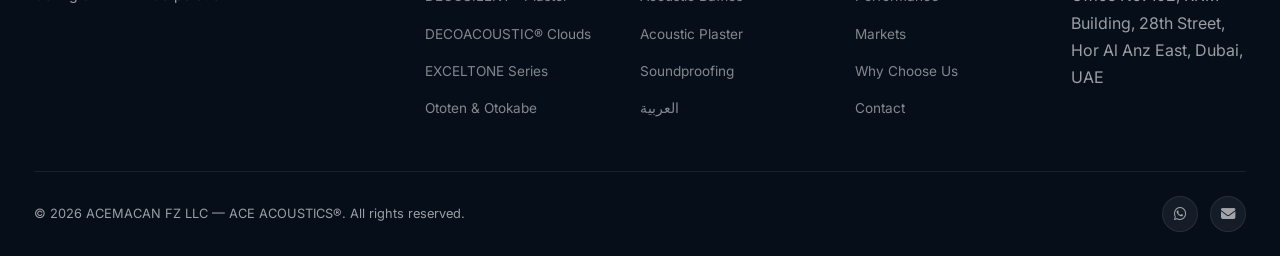
==== commit 0c6d01e8: "SEO and performance overhaul; add GCC keyword landing pages - Add robots.txt, sitemap.xml, llms.txt," ====
--- a/index.html
+++ b/index.html
@@ -3,13 +3,39 @@
 <head>
 <meta charset="UTF-8">
 <meta name="viewport" content="width=device-width, initial-scale=1.0">
-<meta name="description" content="ACE ACOUSTICS® — Premium suspended ceiling, wall panel, and acoustic solutions for the GCC region. Exclusive partner of DEGO Ceiling &amp; DAIKEN Corporation.">
-<meta name="keywords" content="acoustic ceiling, wall panels, suspended ceiling, DEGO, DAIKEN, GCC, UAE, acoustic solutions">
-<title>ACE ACOUSTICS® — Acoustic Excellence for Every Space</title>
+<meta name="description" content="Acoustic ceilings, acoustic wall panels, baffles, acoustic plaster and soundproofing in Dubai and across the GCC. Exclusive GCC partner of DEGO &amp; DAIKEN.">
+<title>ACE ACOUSTICS® | Acoustic Ceilings, Panels &amp; Soundproofing Dubai</title>
+<link rel="canonical" href="https://ace-acoustics.com/">
+<meta name="robots" content="index, follow, max-image-preview:large">
+<link rel="alternate" hreflang="en" href="https://ace-acoustics.com/">
+<link rel="alternate" hreflang="ar" href="https://ace-acoustics.com/ar/">
+<link rel="alternate" hreflang="x-default" href="https://ace-acoustics.com/">
+<meta name="theme-color" content="#0a1628">
+<link rel="icon" href="/favicon.ico" sizes="any">
+<link rel="icon" type="image/png" href="/favicon.png">
+<link rel="apple-touch-icon" href="/apple-touch-icon.png">
+<meta property="og:type" content="website">
+<meta property="og:site_name" content="ACE ACOUSTICS">
+<meta property="og:title" content="Acoustic Ceilings, Wall Panels &amp; Soundproofing | ACE ACOUSTICS® GCC">
+<meta property="og:description" content="Exclusive GCC partner of DEGO Ceiling &amp; DAIKEN. Class A fire-rated acoustic ceilings, wall panels, baffles and acoustic plaster for offices, schools, hotels and healthcare.">
+<meta property="og:url" content="https://ace-acoustics.com/">
+<meta property="og:image" content="https://ace-acoustics.com/assets/img/og-ace-acoustics.jpg">
+<meta property="og:image:width" content="1200">
+<meta property="og:image:height" content="630">
+<meta property="og:locale" content="en_AE">
+<meta name="twitter:card" content="summary_large_image">
+<link rel="preload" as="image" href="assets/img/acoustic-ceiling-dubai-hero-mobile.webp" media="(max-width: 768px)" fetchpriority="high">
+<link rel="preload" as="image" href="assets/img/acoustic-ceiling-dubai-hero.webp" media="(min-width: 769px)" fetchpriority="high">
 <link rel="preconnect" href="https://fonts.googleapis.com">
 <link rel="preconnect" href="https://fonts.gstatic.com" crossorigin>
-<link href="https://fonts.googleapis.com/css2?family=Inter:wght@300;400;500;600;700&family=Playfair+Display:wght@400;500;600;700;800&display=swap" rel="stylesheet">
-<link rel="stylesheet" href="https://cdnjs.cloudflare.com/ajax/libs/font-awesome/6.5.1/css/all.min.css" crossorigin="anonymous" referrerpolicy="no-referrer">
+<link href="https://fonts.googleapis.com/css2?family=Inter:wght@300;400;500;600;700&family=Playfair+Display:wght@600;700;800&display=swap" rel="stylesheet">
+<link rel="preload" href="https://cdnjs.cloudflare.com/ajax/libs/font-awesome/6.5.1/css/all.min.css" as="style" crossorigin="anonymous" referrerpolicy="no-referrer" onload="this.onload=null;this.rel='stylesheet'">
+<noscript><link rel="stylesheet" href="https://cdnjs.cloudflare.com/ajax/libs/font-awesome/6.5.1/css/all.min.css" crossorigin="anonymous" referrerpolicy="no-referrer"></noscript>
+<script type="application/ld+json">{"@context": "https://schema.org", "@graph": [{"@type": ["Organization", "HomeAndConstructionBusiness"], "@id": "https://ace-acoustics.com/#org", "name": "ACE ACOUSTICS", "legalName": "ACEMACAN FZ LLC", "url": "https://ace-acoustics.com/", "logo": "https://ace-acoustics.com/assets/img/ace-acoustics-logo.png", "image": "https://ace-acoustics.com/assets/img/og-ace-acoustics.jpg", "description": "Supplier of acoustic ceilings, acoustic wall panels, acoustic baffles, acoustic plaster and soundproofing systems in Dubai and the GCC. Exclusive GCC partner of DEGO Ceiling and DAIKEN Corporation.", "email": "info@ace-acoustics.com", "telephone": "+971505769237", "address": {"@type": "PostalAddress", "streetAddress": "Office No. 102, RKM Building, 28th Street, Hor Al Anz East, Deira", "addressLocality": "Dubai", "addressCountry": "AE"}, "areaServed": [{"@type": "Country", "name": "United Arab Emirates"}, {"@type": "Country", "name": "Saudi Arabia"}, {"@type": "Country", "name": "Qatar"}, {"@type": "Country", "name": "Kuwait"}, {"@type": "Country", "name": "Bahrain"}, {"@type": "Country", "name": "Oman"}], "knowsAbout": ["Acoustics", "Acoustic ceilings", "Acoustic wall panels", "Acoustic baffles", "Soundproofing", "Acoustic plaster"], "contactPoint": {"@type": "ContactPoint", "telephone": "+971505769237", "contactType": "sales", "areaServed": "AE", "availableLanguage": ["English", "Arabic"]}}, {"@type": "WebSite", "@id": "https://ace-acoustics.com/#website", "url": "https://ace-acoustics.com/", "name": "ACE ACOUSTICS", "publisher": {"@id": "https://ace-acoustics.com/#org"}, "inLanguage": "en"}, {"@type": "FAQPage", "mainEntity": [{"@type": "Question", "name": "What acoustic products does ACE ACOUSTICS supply in the GCC?", "acceptedAnswer": {"@type": "Answer", "text": "We supply acoustic ceiling tiles, perforated gypsum ceilings, seamless acoustic plaster, acoustic baffles and clouds, fabric-wrapped acoustic wall panels and DAIKEN soundproofing systems. We are the exclusive GCC partner of DEGO Ceiling (China) and DAIKEN Corporation (Japan)."}}, {"@type": "Question", "name": "Do you deliver outside the UAE?", "acceptedAnswer": {"@type": "Answer", "text": "Yes. We are based in Dubai and supply projects across the GCC — UAE, Saudi Arabia, Qatar, Kuwait, Bahrain and Oman."}}, {"@type": "Question", "name": "Are your acoustic ceilings fire rated?", "acceptedAnswer": {"@type": "Answer", "text": "Our stonewool ceiling tiles are Class A1 and our fiberglass ceiling tiles, perforated gypsum and acoustic clouds are Class A2. Fabric-wrapped wall panels use Class A/B fire-resistant fabric. Each product's data sheet states its exact classification."}}, {"@type": "Question", "name": "What is the difference between soundproofing and acoustic treatment?", "acceptedAnswer": {"@type": "Answer", "text": "Soundproofing (sound insulation) stops noise passing between rooms and is measured as STC or Rw. Acoustic treatment absorbs sound inside a room to cut echo and is measured as NRC. Most offices, restaurants and schools need both, and we supply products for each."}}, {"@type": "Question", "name": "How do I get a quote?", "acceptedAnswer": {"@type": "Answer", "text": "Send us your drawings, area and specification through the form below, by email at info@ace-acoustics.com or on WhatsApp at +971 50 576 9237. We will reply with a product recommendation and quotation."}}]}]}</script>
+<!-- Google Analytics 4: replace G-XXXXXXXXXX with your Measurement ID, then uncomment.
+<script async src="https://www.googletagmanager.com/gtag/js?id=G-XXXXXXXXXX"></script>
+<script>window.dataLayer=window.dataLayer||[];function gtag(){dataLayer.push(arguments);}gtag('js',new Date());gtag('config','G-XXXXXXXXXX');</script>
+-->
 <style>
 /* ───────── RESET & BASE ───────── */
 *,*::before,*::after{box-sizing:border-box;margin:0;padding:0}
@@ -85,7 +111,7 @@
 }
 .navbar .container{display:flex;align-items:center;justify-content:space-between}
 .nav-logo{display:flex;align-items:center;flex-shrink:0;height:56px}
-.nav-logo img{height:44px;width:auto;display:block;transition:filter .3s}
+.nav-logo img{height:44px;width:auto;display:block;transition:filter .3s;filter:brightness(0) invert(1)}
 .navbar.scrolled .nav-logo img{filter:brightness(0) invert(1)}
 .nav-links{display:flex;gap:32px;align-items:center}
 .nav-links a{
@@ -126,11 +152,13 @@
 }
 .hero-bg{
   position:absolute;inset:0;
-  background:url('assets/images/dego/dego_p1_0.jpeg') center/cover no-repeat;
+  background:url('assets/img/acoustic-ceiling-dubai-hero.webp') center/cover no-repeat;
   transform:scale(1.1);will-change:transform;
 }
+@media(max-width:768px){.hero-bg{background-image:url('assets/img/acoustic-ceiling-dubai-hero-mobile.webp')}}
 .hero-overlay{position:absolute;inset:0;background:linear-gradient(135deg,rgba(10,22,40,.82),rgba(26,58,92,.7))}
-.hero-content{position:relative;z-index:2;text-align:center;max-width:900px;padding:0 24px}
+.hero-content{position:relative;z-index:2;text-align:center;max-width:900px;padding:110px 24px 90px}
+@media(max-width:768px){.hero-content{padding:96px 20px 80px}.hero-stats{gap:22px}.hero-buttons{margin-bottom:40px}}
 .hero-content h1{
   font-size:clamp(2.4rem,5.5vw,4.2rem);color:#fff;font-weight:800;margin-bottom:20px;
   letter-spacing:-1px;
@@ -314,7 +342,7 @@
 }
 .product-card:hover .img-overlay{opacity:1}
 .product-card-body{padding:22px 24px}
-.product-card-body h4{font-size:1.05rem;color:var(--primary);margin-bottom:6px}
+.product-card-body h3{font-size:1.05rem;color:var(--primary);margin-bottom:6px}
 .product-card-body .product-brand{font-size:.72rem;color:var(--accent);font-weight:600;text-transform:uppercase;letter-spacing:1.5px;margin-bottom:8px}
 .product-card-body p{font-size:.85rem;color:#666;line-height:1.7}
 .product-card-body .product-specs{
@@ -345,7 +373,7 @@
 .app-card:hover .app-icon{
   background:linear-gradient(135deg,rgba(201,168,76,.2),rgba(33,150,243,.15));transform:scale(1.15) rotateZ(5deg);
 }
-.app-card h4{font-size:1.05rem;color:var(--primary);margin-bottom:8px}
+.app-card h3{font-size:1.05rem;color:var(--primary);margin-bottom:8px}
 .app-card p{font-size:.85rem;color:#666;line-height:1.7}
 
 @media(max-width:768px){.app-grid{grid-template-columns:1fr}}
@@ -370,7 +398,7 @@
 .why-item:hover .why-check{
   transform:scale(1.1) rotateZ(-15deg);
 }
-.why-item h4{font-size:.95rem;margin-bottom:6px}
+.why-item h3{font-size:.95rem;margin-bottom:6px}
 .why-item p{font-size:.8rem;color:rgba(255,255,255,.5);line-height:1.6}
 
 @media(max-width:1024px){.why-grid{grid-template-columns:repeat(2,1fr)}}
@@ -430,7 +458,7 @@
 
 /* ───────── FOOTER ───────── */
 .footer{background:#060e1a;color:rgba(255,255,255,.6);padding:60px 0 0}
-.footer-grid{display:grid;grid-template-columns:2fr 1fr 1fr 1fr;gap:40px;padding-bottom:40px;border-bottom:1px solid rgba(255,255,255,.08)}
+.footer-grid{display:grid;grid-template-columns:2fr 1fr 1fr 1fr 1fr;gap:40px;padding-bottom:40px;border-bottom:1px solid rgba(255,255,255,.08)}
 .footer-brand p{font-size:.88rem;line-height:1.8;margin-top:16px;max-width:320px}
 .footer-brand img{height:44px;width:auto;display:block;filter:brightness(0) invert(1)}
 .footer h4{color:#fff;font-size:.95rem;margin-bottom:18px;font-family:'Inter',sans-serif;font-weight:600}
@@ -489,137 +517,60 @@
 }
 .mobile-overlay.show{opacity:1;visibility:visible}
 
-/* ───────── LOADER ───────── */
-@keyframes aa-wave{
-  0%{transform:translate(-50%,-50%) scale(.3);opacity:.9}
-  100%{transform:translate(-50%,-50%) scale(2.4);opacity:0}
-}
-@keyframes aa-logo-in{
-  0%{opacity:0;transform:scale(.85)}
-  100%{opacity:1;transform:scale(1)}
-}
-@keyframes aa-breathe{
-  0%,100%{transform:scale(1)}
-  50%{transform:scale(1.04)}
-}
-@keyframes aa-shimmer{
-  0%{background-position:-200% 0}
-  100%{background-position:200% 0}
-}
-@keyframes aa-bar{
-  0%{left:-40%}
-  100%{left:100%}
-}
-@keyframes aa-fade-in{
-  0%{opacity:0;transform:translateY(8px)}
-  100%{opacity:1;transform:translateY(0)}
-}
+
+/* ───────── SOLUTIONS & FAQ ───────── */
+.solutions{background:var(--white)}
+.sol-grid{display:grid;grid-template-columns:repeat(auto-fill,minmax(240px,1fr));gap:24px}
+.sol-card{display:block;background:var(--light);border:1px solid #e8e8e8;border-radius:var(--radius);padding:30px 26px;transition:all .35s}
+.sol-card:hover{transform:translateY(-5px);border-color:var(--accent);box-shadow:var(--shadow)}
+.sol-card h3{font-size:1.15rem;color:var(--primary);margin-bottom:8px}
+.sol-card p{font-size:.88rem;color:#666;line-height:1.7;margin-bottom:12px}
+.sol-card span{font-size:.82rem;font-weight:600;color:var(--secondary)}
+.faq{background:var(--light)}
+.faq-list{max-width:860px;margin:0 auto}
+.faq-list details{background:#fff;border:1px solid #e6e6e6;border-radius:12px;padding:18px 22px;margin-bottom:12px}
+.faq-list summary{cursor:pointer;font-weight:600;color:var(--primary);font-size:1rem}
+.faq-list details p{margin-top:12px;color:#555;font-size:.93rem;line-height:1.8}
+.form-note{font-size:.75rem;color:rgba(255,255,255,.5);margin-top:12px;line-height:1.6}
+.hp{position:absolute;left:-9999px}
+
+/* ───────── LOADER (removed) ───────── */
+@keyframes spin{0%{transform:rotate(0deg)}100%{transform:rotate(360deg)}}
+@keyframes pulse{0%,100%{opacity:1}50%{opacity:.5}}
+@keyframes glow{0%{filter:drop-shadow(0 0 15px var(--accent))}50%{filter:drop-shadow(0 0 40px var(--accent)) drop-shadow(0 0 60px rgba(201,168,76,.5))}100%{filter:drop-shadow(0 0 15px var(--accent))}}
+@keyframes bounce-smooth{0%,100%{transform:translateY(0)}50%{transform:translateY(-20px)}}
 .loader{
-  position:fixed;inset:0;
-  background:radial-gradient(circle at center,#12233d 0%,var(--primary) 60%,#060e1a 100%);
+  position:fixed;top:0;left:0;width:100%;height:100%;background:linear-gradient(135deg,#ffffff,#f5f5f5);
   display:flex;align-items:center;justify-content:center;
-  z-index:2000;opacity:1;visibility:visible;
-  transition:opacity .6s ease,visibility .6s ease,transform .6s ease;
-}
-.loader.hidden{opacity:0;visibility:hidden;transform:scale(1.05);pointer-events:none}
-.loader-content{position:relative;text-align:center;padding:0 24px}
-.loader-waves{
-  position:absolute;top:50%;left:50%;
-  width:220px;height:220px;pointer-events:none;
-}
-.loader-wave{
-  position:absolute;top:50%;left:50%;
-  width:220px;height:220px;border-radius:50%;
-  border:2px solid var(--accent);
-  transform:translate(-50%,-50%) scale(.3);
-  opacity:0;
-  animation:aa-wave 2.8s cubic-bezier(.2,.7,.3,1) infinite;
-}
-.loader-wave:nth-child(2){animation-delay:.9s;border-width:1.5px}
-.loader-wave:nth-child(3){animation-delay:1.8s;border-width:1px}
-.loader-logo-wrap{
-  position:relative;display:inline-block;z-index:2;
-  animation:aa-logo-in .7s cubic-bezier(.4,0,.2,1) both,aa-breathe 3s ease-in-out 1s infinite;
-}
-.loader-logo{
-  width:clamp(160px,32vw,220px);height:auto;
-  filter:brightness(0) invert(1) drop-shadow(0 0 24px rgba(201,168,76,.35));
-  display:block;
-}
-.loader-logo-wrap::after{
-  content:'';position:absolute;inset:0;pointer-events:none;
-  background:linear-gradient(110deg,transparent 30%,rgba(201,168,76,.35) 50%,transparent 70%);
-  background-size:200% 100%;
-  mix-blend-mode:screen;opacity:.85;
-  animation:aa-shimmer 3s ease-in-out infinite;
-}
-.loader-brand{
-  margin-top:36px;
-  font-family:'Playfair Display',serif;
-  font-size:clamp(1.1rem,2.4vw,1.5rem);
-  font-weight:600;letter-spacing:6px;
-  color:#fff;
-  animation:aa-fade-in .8s ease .4s both;
-}
-.loader-tagline{
-  margin-top:8px;
-  font-family:'Inter',sans-serif;
-  font-size:.72rem;letter-spacing:3px;text-transform:uppercase;
-  color:rgba(201,168,76,.75);
-  animation:aa-fade-in .8s ease .6s both;
-}
-.loader-progress{
-  position:relative;
-  width:200px;height:2px;margin:28px auto 0;
-  background:rgba(255,255,255,.08);
-  border-radius:2px;overflow:hidden;
-  animation:aa-fade-in .8s ease .8s both;
-}
-.loader-progress::before{
-  content:'';position:absolute;top:0;left:-40%;
-  width:40%;height:100%;
-  background:linear-gradient(90deg,transparent,var(--accent),#d4b85a,transparent);
-  border-radius:2px;
-  animation:aa-bar 1.4s cubic-bezier(.4,0,.2,1) infinite;
-}
-@media(prefers-reduced-motion:reduce){
-  .loader-wave,.loader-logo-wrap,.loader-logo-wrap::after,.loader-progress::before{animation:none!important}
-  .loader-logo-wrap::after{display:none}
-}
+  z-index:2000;opacity:1;visibility:visible;transition:opacity .5s,visibility .5s;
+}
+.loader.hidden{opacity:0;visibility:hidden;pointer-events:none}
+.loader-content{text-align:center}
+.loader-inner{position:relative;width:300px;height:300px;display:flex;align-items:center;justify-content:center}
+.loader-logo{width:240px;height:auto;animation:bounce-smooth 2s ease-in-out infinite,glow 2.5s ease-in-out infinite;position:relative;z-index:2;filter:drop-shadow(0 0 20px var(--accent))}
+.loader-ring{display:none}
+.loader-text{display:none}
+.loader-subtitle{display:none}
+.loader-dots{display:none}
 </style>
 </head>
 <body>
 
-<!-- ════════ LOADER ════════ -->
-<div class="loader" id="loader" role="status" aria-live="polite" aria-label="Loading ACE ACOUSTICS website">
-  <div class="loader-content">
-    <div class="loader-waves" aria-hidden="true">
-      <span class="loader-wave"></span>
-      <span class="loader-wave"></span>
-      <span class="loader-wave"></span>
-    </div>
-    <div class="loader-logo-wrap">
-      <img src="assets/images/aceacousticslogofinal.png" alt="ACE ACOUSTICS Logo" class="loader-logo">
-    </div>
-    <div class="loader-brand">ACE ACOUSTICS<span style="font-size:.6em;vertical-align:super">®</span></div>
-    <div class="loader-tagline">Premium Acoustic Solutions</div>
-    <div class="loader-progress" aria-hidden="true"></div>
-  </div>
-</div>
-
 <!-- ════════ NAVBAR ════════ -->
 <nav class="navbar" id="navbar" role="navigation" aria-label="Main navigation">
   <div class="container">
-    <a href="#" class="nav-logo" aria-label="ACE ACOUSTICS home">
-      <img src="assets/images/aceacousticslogofinal.png" alt="ACE ACOUSTICS® Logo" width="565" height="118">
+    <a href="/" class="nav-logo" aria-label="ACE ACOUSTICS home">
+      <img src="assets/img/ace-acoustics-logo.webp" alt="ACE ACOUSTICS® Logo" width="400" height="104">
     </a>
     <div class="nav-links" id="navLinks" role="menubar">
       <a href="#about" role="menuitem">About</a>
       <a href="#partners" role="menuitem">Partners</a>
       <a href="#dego-products" role="menuitem">DEGO</a>
       <a href="#daiken-products" role="menuitem">DAIKEN</a>
+      <a href="#solutions" role="menuitem">Solutions</a>
       <a href="#applications" role="menuitem">Markets</a>
       <a href="#why-choose" role="menuitem">Why Us</a>
+      <a href="/ar/" role="menuitem" lang="ar" hreflang="ar">العربية</a>
       <a href="#contact" class="nav-cta" role="menuitem">Get in Touch</a>
     </div>
     <button class="hamburger" id="hamburger" aria-label="Toggle navigation menu" aria-expanded="false">
@@ -634,8 +585,8 @@
   <div class="hero-bg" id="heroBg"></div>
   <div class="hero-overlay"></div>
   <div class="hero-content reveal">
-    <h1>Acoustic <span class="accent">Excellence</span><br>for Every Space</h1>
-    <p class="hero-subtitle" id="heroSubtitle" aria-live="polite"></p>
+    <h1>Acoustic Ceilings &amp; <span class="accent">Wall Panels</span><br>for Dubai &amp; the GCC</h1>
+    <p class="hero-subtitle" id="heroSubtitle" aria-live="polite">Suspended Ceilings · Wall Panels · Acoustic Solutions</p>
     <p class="hero-tagline">Exclusive GCC Partner of DEGO Ceiling &amp; DAIKEN Corporation</p>
     <div class="hero-buttons">
       <a href="#dego-products" class="btn-primary">Explore Products</a>
@@ -643,15 +594,15 @@
     </div>
     <div class="hero-stats">
       <div class="hero-stat floating" style="animation-delay:0s">
-        <span class="hero-stat-number counter" data-target="20" data-suffix="+">0</span>
+        <span class="hero-stat-number counter" data-target="20" data-suffix="+">20+</span>
         <span class="hero-stat-label">Years Mfg.</span>
       </div>
       <div class="hero-stat floating" style="animation-delay:.4s">
-        <span class="hero-stat-number counter" data-target="25" data-suffix="+">0</span>
+        <span class="hero-stat-number counter" data-target="25" data-suffix="+">25+</span>
         <span class="hero-stat-label">Countries</span>
       </div>
       <div class="hero-stat floating" style="animation-delay:.8s">
-        <span class="hero-stat-number counter" data-target="15" data-suffix="-Yr">0</span>
+        <span class="hero-stat-number counter" data-target="15" data-suffix="-Yr">15-Yr</span>
         <span class="hero-stat-label">Warranty</span>
       </div>
       <div class="hero-stat floating" style="animation-delay:1.2s">
@@ -681,7 +632,7 @@
         </div>
       </div>
       <div class="about-image reveal-right">
-        <img src="assets/images/dego/dego_p2_0.jpeg" alt="Premium acoustic ceiling installation by ACE Acoustics" loading="lazy" width="600" height="500">
+        <img src="assets/img/acoustic-ceiling-installation-uae.webp" alt="Acoustic ceiling installation in a UAE commercial interior by ACE Acoustics" loading="lazy" width="700" height="1050">
         <div class="accent-bar"></div>
       </div>
     </div>
@@ -753,7 +704,7 @@
 
 <!-- ════════ PARALLAX DIVIDER 1 ════════ -->
 <section class="parallax-divider" aria-hidden="true">
-  <div class="parallax-img" style="background-image:url('assets/images/daiken/daiken_p7_0.jpeg')"></div>
+  <div class="parallax-img" style="background-image:url('assets/img/daiken-exceltone-colour-acoustic-ceiling.webp')"></div>
   <div class="parallax-overlay"></div>
   <div class="parallax-content">
     <h2>Engineered for <span style="color:var(--accent)">Performance</span></h2>
@@ -778,12 +729,12 @@
       <div class="pillar-card reveal">
         <span class="pillar-icon"><i class="fa-solid fa-fire-flame-curved"></i></span>
         <h3>Fire Rated Class A</h3>
-        <p>All products achieve A1–A2 fire classification, meeting the most stringent building safety codes.</p>
+        <p>Stonewool tiles are Class A1; fiberglass tiles, gypsum and clouds are Class A2. Each data sheet states the exact classification.</p>
       </div>
       <div class="pillar-card reveal">
         <span class="pillar-icon"><i class="fa-solid fa-droplet"></i></span>
         <h3>Moisture Resistance</h3>
-        <p>100% relative humidity stable. Install confidently in environments from 0°C to 40°C.</p>
+        <p>Stonewool and fiberglass tiles stay stable up to 99% relative humidity — ideal for the Gulf climate and humid spaces.</p>
       </div>
       <div class="pillar-card reveal">
         <span class="pillar-icon"><i class="fa-solid fa-palette"></i></span>
@@ -825,12 +776,12 @@
       <div class="products-grid">
         <div class="product-card reveal">
           <div class="product-card-img">
-            <img src="assets/images/dego/dego_p7_0.jpeg" alt="Degofon A24 Square Lay-in ceiling tiles" loading="lazy" width="400" height="300">
+            <img src="assets/img/degofon-a24-acoustic-ceiling-tiles.webp" alt="Degofon A24 Square Lay-in ceiling tiles" loading="lazy" width="400" height="300">
             <div class="img-overlay"></div>
           </div>
           <div class="product-card-body">
             <span class="product-brand">Degofon®</span>
-            <h4>Degofon A24 — Square Lay-in</h4>
+            <h3>Degofon A24 — Square Lay-in</h3>
             <p>Fiberglass, Rockwool &amp; Mineral wool tiles in 600×600 and 600×1200mm formats.</p>
             <div class="product-specs">
               <span class="product-spec">NRC 0.85 - 1 </span>
@@ -841,12 +792,12 @@
         </div>
         <div class="product-card reveal">
           <div class="product-card-img">
-            <img src="assets/images/dego/dego_p8_1.jpeg" alt="Degofon E15/E24 Tegular edge ceiling tiles" loading="lazy" width="400" height="300">
+            <img src="assets/img/degofon-tegular-acoustic-ceiling-tiles.webp" alt="Degofon E15/E24 Tegular edge ceiling tiles" loading="lazy" width="400" height="300">
             <div class="img-overlay"></div>
           </div>
           <div class="product-card-body">
             <span class="product-brand">Degofon®</span>
-            <h4>Degofon E15/E24 — Tegular</h4>
+            <h3>Degofon E15/E24 — Tegular</h3>
             <p>Tegular edge profile in 20/25/40mm thickness for a distinctive shadow-line effect.</p>
             <div class="product-specs">
               <span class="product-spec">NRC 0.85 - 1 </span>
@@ -857,12 +808,12 @@
         </div>
         <div class="product-card reveal">
           <div class="product-card-img">
-            <img src="assets/images/dego/dego_p10_1.png" alt="Degofon D24 Full Concealed ceiling system" loading="lazy" width="400" height="300">
+            <img src="assets/img/degofon-d24-concealed-acoustic-ceiling.webp" alt="Degofon D24 Full Concealed ceiling system" loading="lazy" width="400" height="300">
             <div class="img-overlay"></div>
           </div>
           <div class="product-card-body">
             <span class="product-brand">Degofon®</span>
-            <h4>Degofon D24 — Full Concealed</h4>
+            <h3>Degofon D24 — Full Concealed</h3>
             <p>Concealed edge system delivering a seamless, invisible grid appearance.</p>
             <div class="product-specs">
               <span class="product-spec">Concealed Grid</span>
@@ -872,12 +823,12 @@
         </div>
         <div class="product-card reveal">
           <div class="product-card-img">
-            <img src="assets/images/dego/dego_p11_0.jpeg" alt="Degofon K2C2 Semi-Concealed ceiling system" loading="lazy" width="400" height="300">
+            <img src="assets/img/degofon-semi-concealed-ceiling.webp" alt="Degofon K2C2 Semi-Concealed ceiling system" loading="lazy" width="400" height="300">
             <div class="img-overlay"></div>
           </div>
           <div class="product-card-body">
             <span class="product-brand">Degofon®</span>
-            <h4>Degofon K2C2 — Semi-Concealed</h4>
+            <h3>Degofon K2C2 — Semi-Concealed</h3>
             <p>Semi-concealed edge system combining aesthetic appeal with easy maintenance access.</p>
             <div class="product-specs">
               <span class="product-spec">Semi-Concealed</span>
@@ -887,12 +838,12 @@
         </div>
         <div class="product-card reveal">
           <div class="product-card-img">
-            <img src="assets/images/dego/dego_p13_0.jpeg" alt="Degofon Black acoustic ceiling tiles" loading="lazy" width="400" height="300">
+            <img src="assets/img/degofon-black-acoustic-ceiling.webp" alt="Degofon Black acoustic ceiling tiles" loading="lazy" width="400" height="300">
             <div class="img-overlay"></div>
           </div>
           <div class="product-card-body">
             <span class="product-brand">Degofon®</span>
-            <h4>Degofon Black</h4>
+            <h3>Degofon Black</h3>
             <p>Black smooth texture with low-reflective 4% finish — ideal for theatres, clubs &amp; showrooms.</p>
             <div class="product-specs">
               <span class="product-spec">4% Reflective</span>
@@ -908,12 +859,12 @@
       <div class="products-grid">
         <div class="product-card reveal">
           <div class="product-card-img">
-            <img src="assets/images/dego/dego_p15_0.jpeg" alt="Degotone Galaxy perforated gypsum tile" loading="lazy" width="400" height="300">
+            <img src="assets/img/degotone-perforated-gypsum-ceiling.webp" alt="Degotone Galaxy perforated gypsum tile" loading="lazy" width="400" height="300">
             <div class="img-overlay"></div>
           </div>
           <div class="product-card-body">
             <span class="product-brand">Degotone®</span>
-            <h4>Degotone Galaxy</h4>
+            <h3>Degotone Galaxy</h3>
             <p>Perforated gypsum tile with superior acoustic performance and elegant aesthetics.</p>
             <div class="product-specs">
               <span class="product-spec">NRC 0.55</span>
@@ -924,12 +875,12 @@
         </div>
         <div class="product-card reveal">
           <div class="product-card-img">
-            <img src="assets/images/dego/dego_p16_0.jpeg" alt="Degotone Seamless continuous finish ceiling" loading="lazy" width="400" height="300">
+            <img src="assets/img/degotone-seamless-perforated-ceiling.webp" alt="Degotone Seamless continuous finish ceiling" loading="lazy" width="400" height="300">
             <div class="img-overlay"></div>
           </div>
           <div class="product-card-body">
             <span class="product-brand">Degotone®</span>
-            <h4>Degotone Seamless</h4>
+            <h3>Degotone Seamless</h3>
             <p>Edge-to-edge continuous finish with up to 23% perforation for optimal sound control.</p>
             <div class="product-specs">
               <span class="product-spec">Seamless</span>
@@ -939,12 +890,12 @@
         </div>
         <div class="product-card reveal">
           <div class="product-card-img">
-            <img src="assets/images/dego/dego_p17_0.jpeg" alt="Degotone BIG large format perforated boards" loading="lazy" width="400" height="300">
+            <img src="assets/img/degotone-big-perforated-gypsum-board.webp" alt="Degotone BIG large format perforated boards" loading="lazy" width="400" height="300">
             <div class="img-overlay"></div>
           </div>
           <div class="product-card-body">
             <span class="product-brand">Degotone®</span>
-            <h4>Degotone BIG</h4>
+            <h3>Degotone BIG</h3>
             <p>Large 1200×2400mm perforated boards for expansive, uninterrupted ceiling surfaces.</p>
             <div class="product-specs">
               <span class="product-spec">1200×2400mm</span>
@@ -954,12 +905,12 @@
         </div>
         <div class="product-card reveal">
           <div class="product-card-img">
-            <img src="assets/images/dego/dego_p20_1.jpeg" alt="Degotone WALL Face+ decorative gypsum panels" loading="lazy" width="400" height="300">
+            <img src="assets/img/degotone-decorative-acoustic-wall-panels.webp" alt="Degotone WALL Face+ decorative gypsum panels" loading="lazy" width="400" height="300">
             <div class="img-overlay"></div>
           </div>
           <div class="product-card-body">
             <span class="product-brand">Degotone®</span>
-            <h4>Degotone WALL (Face+)</h4>
+            <h3>Degotone WALL (Face+)</h3>
             <p>Decorative gypsum wall panels available in fabric, PVC, wood &amp; aluminium finishes.</p>
             <div class="product-specs">
               <span class="product-spec">Wall Panel</span>
@@ -975,12 +926,12 @@
       <div class="products-grid">
         <div class="product-card reveal">
           <div class="product-card-img">
-            <img src="assets/images/dego/dego_p23_0.jpeg" alt="DegoSilent Ultra acoustic plaster system" loading="lazy" width="400" height="300">
+            <img src="assets/img/degosilent-ultra-seamless-acoustic-plaster.webp" alt="DegoSilent Ultra acoustic plaster system" loading="lazy" width="400" height="300">
             <div class="img-overlay"></div>
           </div>
           <div class="product-card-body">
             <span class="product-brand">DegoSilent®</span>
-            <h4>DegoSilent Ultra</h4>
+            <h3>DegoSilent Ultra</h3>
             <p>3-layer panel with acoustic plaster applied on-site for a seamless monolithic finish.</p>
             <div class="product-specs">
               <span class="product-spec">NRC 0.85– 1</span>
@@ -990,12 +941,12 @@
         </div>
         <div class="product-card reveal">
           <div class="product-card-img">
-            <img src="assets/images/dego/dego_p24_0.jpeg" alt="DegoSilent Plus+ recycled plaster system" loading="lazy" width="400" height="300">
+            <img src="assets/img/degosilent-plus-recycled-acoustic-plaster.webp" alt="DegoSilent Plus+ recycled plaster system" loading="lazy" width="400" height="300">
             <div class="img-overlay"></div>
           </div>
           <div class="product-card-body">
             <span class="product-brand">DegoSilent®</span>
-            <h4>DegoSilent Plus+</h4>
+            <h3>DegoSilent Plus+</h3>
             <p>Recycled perlite &amp; cellulose plaster — sustainable choice with excellent absorption.</p>
             <div class="product-specs">
               <span class="product-spec">NRC 0.75–1.05</span>
@@ -1005,12 +956,12 @@
         </div>
         <div class="product-card reveal">
           <div class="product-card-img">
-            <img src="assets/images/dego/dego_p28_0.jpeg" alt="DegoSilent Pro rigid panel system" loading="lazy" width="400" height="300">
+            <img src="assets/img/degosilent-pro-acoustic-panel.webp" alt="DegoSilent Pro rigid panel system" loading="lazy" width="400" height="300">
             <div class="img-overlay"></div>
           </div>
           <div class="product-card-body">
             <span class="product-brand">DegoSilent®</span>
-            <h4>DegoSilent Pro</h4>
+            <h3>DegoSilent Pro</h3>
             <p>Rigid zirconium oxide glass-bead panel for demanding acoustic environments.</p>
             <div class="product-specs">
               <span class="product-spec">NRC 0.85</span>
@@ -1020,12 +971,12 @@
         </div>
         <div class="product-card reveal">
           <div class="product-card-img">
-            <img src="assets/images/dego/dego_p25_1.jpeg" alt="DegoSilent MONO perforated gypsum ceiling" loading="lazy" width="400" height="300">
+            <img src="assets/img/degosilent-mono-perforated-gypsum.webp" alt="DegoSilent MONO perforated gypsum ceiling" loading="lazy" width="400" height="300">
             <div class="img-overlay"></div>
           </div>
           <div class="product-card-body">
             <span class="product-brand">DegoSilent®</span>
-            <h4>DegoSilent MONO</h4>
+            <h3>DegoSilent MONO</h3>
             <p>Perforated gypsum with acoustic paper backing for clean, minimal ceiling aesthetics.</p>
             <div class="product-specs">
               <span class="product-spec">NRC 0.75– 1</span>
@@ -1041,12 +992,12 @@
       <div class="products-grid">
         <div class="product-card reveal">
           <div class="product-card-img">
-            <img src="assets/images/dego/dego_p32_0.jpeg" alt="Decoacoustic Square and Rectangle Clouds" loading="lazy" width="400" height="300">
+            <img src="assets/img/acoustic-ceiling-clouds-rectangle.webp" alt="Decoacoustic Square and Rectangle Clouds" loading="lazy" width="400" height="300">
             <div class="img-overlay"></div>
           </div>
           <div class="product-card-body">
             <span class="product-brand">Decoacoustic®</span>
-            <h4>Square / Rectangle Clouds</h4>
+            <h3>Square / Rectangle Clouds</h3>
             <p>Free-hanging acoustic panels delivering open-plan sound absorption with visual elegance.</p>
             <div class="product-specs">
               <span class="product-spec">NRC 0.85</span>
@@ -1057,12 +1008,12 @@
         </div>
         <div class="product-card reveal">
           <div class="product-card-img">
-            <img src="assets/images/dego/dego_p39_0.jpeg" alt="Decoacoustic Circle Clouds" loading="lazy" width="400" height="300">
+            <img src="assets/img/acoustic-ceiling-clouds-circle.webp" alt="Decoacoustic Circle Clouds" loading="lazy" width="400" height="300">
             <div class="img-overlay"></div>
           </div>
           <div class="product-card-body">
             <span class="product-brand">Decoacoustic®</span>
-            <h4>Circle Clouds</h4>
+            <h3>Circle Clouds</h3>
             <p>Innovative frameless circular acoustical panels, Ø800–Ø1600mm, for dynamic ceiling landscapes.</p>
             <div class="product-specs">
               <span class="product-spec">Frameless</span>
@@ -1072,12 +1023,12 @@
         </div>
         <div class="product-card reveal">
           <div class="product-card-img">
-            <img src="assets/images/dego/dego_p26_0.jpeg" alt="Decoacoustic Hexagon Clouds" loading="lazy" width="400" height="300">
+            <img src="assets/img/acoustic-ceiling-clouds-hexagon.webp" alt="Decoacoustic Hexagon Clouds" loading="lazy" width="400" height="300">
             <div class="img-overlay"></div>
           </div>
           <div class="product-card-body">
             <span class="product-brand">Decoacoustic®</span>
-            <h4>Hexagon Clouds</h4>
+            <h3>Hexagon Clouds</h3>
             <p>Geometric hexagonal shapes creating striking patterns with NRC 0.85 absorption.</p>
             <div class="product-specs">
               <span class="product-spec">NRC 0.85</span>
@@ -1087,12 +1038,12 @@
         </div>
         <div class="product-card reveal">
           <div class="product-card-img">
-            <img src="assets/images/dego/dego_p45_0.jpeg" alt="Decoacoustic Acoustic Baffles" loading="lazy" width="400" height="300">
+            <img src="assets/img/acoustic-ceiling-baffles-fiberglass.webp" alt="Fiberglass acoustic ceiling baffles — Decoacoustic" loading="lazy" width="400" height="300">
             <div class="img-overlay"></div>
           </div>
           <div class="product-card-body">
             <span class="product-brand">Decoacoustic®</span>
-            <h4>Acoustic Baffles</h4>
+            <h3>Acoustic Baffles</h3>
             <p>Rectangle, strip &amp; wave profiles in 30/40/50mm fiberglass wool for open ceilings.</p>
             <div class="product-specs">
               <span class="product-spec">Fiberglass</span>
@@ -1102,12 +1053,12 @@
         </div>
         <div class="product-card reveal">
           <div class="product-card-img">
-            <img src="assets/images/dego/dego_p29_0.png" alt="Decoacoustic Fabric Wrap Wall Panels" loading="lazy" width="400" height="300">
+            <img src="assets/img/fabric-wrapped-acoustic-wall-panels.webp" alt="Fabric-wrapped acoustic wall panels — Decoacoustic" loading="lazy" width="400" height="300">
             <div class="img-overlay"></div>
           </div>
           <div class="product-card-body">
             <span class="product-brand">Decoacoustic®</span>
-            <h4>Fabric Wrap Wall Panels</h4>
+            <h3>Fabric Wrap Wall Panels</h3>
             <p>Fiberglass wool core wrapped in Class A/B fire-resistant fabric for wall-mounted acoustics.</p>
             <div class="product-specs">
               <span class="product-spec">Wall Mount</span>
@@ -1122,7 +1073,7 @@
 
 <!-- ════════ PARALLAX DIVIDER 2 ════════ -->
 <section class="parallax-divider" aria-hidden="true">
-  <div class="parallax-img" style="background-image:url('assets/images/dego/dego_p34_0.jpeg')"></div>
+  <div class="parallax-img" style="background-image:url('assets/img/acoustic-ceiling-project-gcc.webp')"></div>
   <div class="parallax-overlay"></div>
   <div class="parallax-content">
     <h2>Japanese Precision Meets <span style="color:var(--accent)">Innovation</span></h2>
@@ -1142,12 +1093,12 @@
     <div class="daiken-grid">
       <div class="product-card reveal">
         <div class="product-card-img">
-          <img src="assets/images/daiken/daiken_p1_1.jpeg" alt="EXCELTONE MS Smooth mineral fiber ceiling" loading="lazy" width="400" height="300">
+          <img src="assets/img/daiken-exceltone-ms-mineral-fiber-ceiling.webp" alt="EXCELTONE MS Smooth mineral fiber ceiling" loading="lazy" width="400" height="300">
           <div class="img-overlay"></div>
         </div>
         <div class="product-card-body">
           <span class="product-brand">EXCELTONE MR</span>
-          <h4>MS — Smooth</h4>
+          <h3>MS — Smooth</h3>
           <p>Smooth monolithic white face, NRC 0.70, RH99 — Made in Japan.</p>
           <div class="product-specs">
             <span class="product-spec">NRC 0.70</span>
@@ -1158,12 +1109,12 @@
       </div>
       <div class="product-card reveal">
         <div class="product-card-img">
-          <img src="assets/images/daiken/daiken_p16_0.jpeg" alt="EXCELTONE MC Constellation ceiling design" loading="lazy" width="400" height="300">
+          <img src="assets/img/daiken-exceltone-mc-ceiling-tile.webp" alt="EXCELTONE MC Constellation ceiling design" loading="lazy" width="400" height="300">
           <div class="img-overlay"></div>
         </div>
         <div class="product-card-body">
           <span class="product-brand">EXCELTONE MR</span>
-          <h4>MC — Constellation</h4>
+          <h3>MC — Constellation</h3>
           <p>Random pin perforated design offering NRC 0.46–0.70 for versatile applications.</p>
           <div class="product-specs">
             <span class="product-spec">NRC 0.46–0.70</span>
@@ -1173,12 +1124,12 @@
       </div>
       <div class="product-card reveal">
         <div class="product-card-img">
-          <img src="assets/images/daiken/daiken_p18_0.jpeg" alt="EXCELTONE MD Travertine-Delica ceiling" loading="lazy" width="400" height="300">
+          <img src="assets/img/daiken-exceltone-md-travertine-ceiling.webp" alt="EXCELTONE MD Travertine-Delica ceiling" loading="lazy" width="400" height="300">
           <div class="img-overlay"></div>
         </div>
         <div class="product-card-body">
           <span class="product-brand">EXCELTONE MR</span>
-          <h4>MD — Travertine-Delica</h4>
+          <h3>MD — Travertine-Delica</h3>
           <p>Unique fissure pattern — an economical all-purpose ceiling solution.</p>
           <div class="product-specs">
             <span class="product-spec">Fissured</span>
@@ -1188,12 +1139,12 @@
       </div>
       <div class="product-card reveal">
         <div class="product-card-img">
-          <img src="assets/images/daiken/daiken_p20_0.jpeg" alt="EXCELTONE MN New NDF non-directional fissured" loading="lazy" width="400" height="300">
+          <img src="assets/img/daiken-exceltone-mn-fissured-ceiling.webp" alt="EXCELTONE MN New NDF non-directional fissured" loading="lazy" width="400" height="300">
           <div class="img-overlay"></div>
         </div>
         <div class="product-card-body">
           <span class="product-brand">EXCELTONE MR</span>
-          <h4>MN — New NDF</h4>
+          <h3>MN — New NDF</h3>
           <p>Non-directional fissured surface with NRC 0.55 and CAC 32 sound blocking.</p>
           <div class="product-specs">
             <span class="product-spec">NRC 0.55</span>
@@ -1203,12 +1154,12 @@
       </div>
       <div class="product-card reveal">
         <div class="product-card-img">
-          <img src="assets/images/daiken/daiken_p5_7.jpeg" alt="EXCELTONE MA Astral non-perforated ceiling" loading="lazy" width="400" height="300">
+          <img src="assets/img/daiken-exceltone-ma-astral-ceiling.webp" alt="EXCELTONE MA Astral non-perforated ceiling" loading="lazy" width="400" height="300">
           <div class="img-overlay"></div>
         </div>
         <div class="product-card-body">
           <span class="product-brand">EXCELTONE MR</span>
-          <h4>MA — Astral</h4>
+          <h3>MA — Astral</h3>
           <p>Non-perforated acoustical ceiling for spaces requiring clean, smooth surfaces.</p>
           <div class="product-specs">
             <span class="product-spec">Non-Perforated</span>
@@ -1218,12 +1169,12 @@
       </div>
       <div class="product-card reveal">
         <div class="product-card-img">
-          <img src="assets/images/daiken/daiken_p22_0.jpeg" alt="EXCELTONE MQV-1 Moondust ceiling" loading="lazy" width="400" height="300">
+          <img src="assets/img/daiken-exceltone-mqv-moondust-ceiling.webp" alt="EXCELTONE MQV-1 Moondust ceiling" loading="lazy" width="400" height="300">
           <div class="img-overlay"></div>
         </div>
         <div class="product-card-body">
           <span class="product-brand">EXCELTONE MR</span>
-          <h4>MQV-1 — Moondust</h4>
+          <h3>MQV-1 — Moondust</h3>
           <p>Mixed medium/micro pin holes with premium Japanese latex paint finish.</p>
           <div class="product-specs">
             <span class="product-spec">Micro Pinhole</span>
@@ -1233,12 +1184,12 @@
       </div>
       <div class="product-card reveal">
         <div class="product-card-img">
-          <img src="assets/images/daiken/daiken_p26_0.jpeg" alt="EXCELTONE MV New Venus B-pin ceiling" loading="lazy" width="400" height="300">
+          <img src="assets/img/daiken-exceltone-mv-venus-ceiling.webp" alt="EXCELTONE MV New Venus B-pin ceiling" loading="lazy" width="400" height="300">
           <div class="img-overlay"></div>
         </div>
         <div class="product-card-body">
           <span class="product-brand">EXCELTONE MR</span>
-          <h4>MV — New Venus B-pin</h4>
+          <h3>MV — New Venus B-pin</h3>
           <p>Stipple texture with scattered micro pinhole finish for refined aesthetics.</p>
           <div class="product-specs">
             <span class="product-spec">Stipple Texture</span>
@@ -1248,12 +1199,12 @@
       </div>
       <div class="product-card reveal">
         <div class="product-card-img">
-          <img src="assets/images/daiken/daiken_p30_0.jpeg" alt="EXCELTONE MP Plain smooth white ceiling" loading="lazy" width="400" height="300">
+          <img src="assets/img/daiken-exceltone-mp-plain-ceiling.webp" alt="EXCELTONE MP Plain smooth white ceiling" loading="lazy" width="400" height="300">
           <div class="img-overlay"></div>
         </div>
         <div class="product-card-body">
           <span class="product-brand">EXCELTONE MR</span>
-          <h4>MP — Plain</h4>
+          <h3>MP — Plain</h3>
           <p>Non-fissured, smooth white painted surface for minimalist ceiling design.</p>
           <div class="product-specs">
             <span class="product-spec">Smooth</span>
@@ -1263,12 +1214,12 @@
       </div>
       <div class="product-card reveal">
         <div class="product-card-img">
-          <img src="assets/images/daiken/daiken_p14_0.jpeg" alt="EXCELTONE DL Series double layer ceiling" loading="lazy" width="400" height="300">
+          <img src="assets/img/daiken-exceltone-dl-direct-fix-ceiling.webp" alt="EXCELTONE DL Series double layer ceiling" loading="lazy" width="400" height="300">
           <div class="img-overlay"></div>
         </div>
         <div class="product-card-body">
           <span class="product-brand">EXCELTONE DL</span>
-          <h4>DL Series — Double Layer</h4>
+          <h3>DL Series — Double Layer</h3>
           <p>Tongue &amp; groove direct fix to gypsum board or battens — no exposed grid, paintable.</p>
           <div class="product-specs">
             <span class="product-spec">Direct Fix</span>
@@ -1279,12 +1230,12 @@
       </div>
       <div class="product-card reveal">
         <div class="product-card-img">
-          <img src="assets/images/daiken/daiken_p7_0.jpeg" alt="EXCELTONE Metallic Colour Ceilings" loading="lazy" width="400" height="300">
+          <img src="assets/img/daiken-exceltone-colour-acoustic-ceiling.webp" alt="EXCELTONE Metallic Colour Ceilings" loading="lazy" width="400" height="300">
           <div class="img-overlay"></div>
         </div>
         <div class="product-card-body">
           <span class="product-brand">EXCELTONE</span>
-          <h4>Metallic / Colour Ceilings</h4>
+          <h3>Metallic / Colour Ceilings</h3>
           <p>30 original factory-painted colours for EXCELTONE, enabling vibrant ceiling design.</p>
           <div class="product-specs">
             <span class="product-spec">30 Colours</span>
@@ -1294,13 +1245,13 @@
       </div>
       <div class="product-card reveal">
         <div class="product-card-img">
-          <img src="assets/images/daiken/daiken_p8_4.jpeg" alt="Daiken Ototen Acoustic Ceiling" loading="lazy" width="400" height="300">
+          <img src="assets/img/daiken-ototen-acoustic-ceiling.webp" alt="Daiken Ototen Acoustic Ceiling" loading="lazy" width="400" height="300">
           <div class="img-overlay"></div>
         </div>
         <div class="product-card-body">
           <span class="product-brand">DAIKEN</span>
-          <h4>Ototen Acoustic Ceiling</h4>
-          <p>Advanced acoustic ceiling solution combining Japanese engineering with modern aesthetics.</p>
+          <h3>Ototen Acoustic Ceiling</h3>
+          <p>DAIKEN acoustic ceiling panels in mineral fiber, wood-fiber and composite boards — NRC 0.85+, Class A fire, low-VOC. For offices, schools, call centres and retail.</p>
           <div class="product-specs">
             <span class="product-spec">Advanced</span>
             <span class="product-spec">Japan</span>
@@ -1309,13 +1260,13 @@
       </div>
       <div class="product-card reveal">
         <div class="product-card-img">
-          <img src="assets/images/daiken/daiken_p10_0.jpeg" alt="Daiken Otokabe Acoustic Wall Panels" loading="lazy" width="400" height="300">
+          <img src="assets/img/daiken-otokabe-acoustic-wall-panels.webp" alt="DAIKEN Otokabe acoustic wall panels" loading="lazy" width="400" height="300">
           <div class="img-overlay"></div>
         </div>
         <div class="product-card-body">
           <span class="product-brand">DAIKEN</span>
-          <h4>Otokabe Acoustic Wall Panels</h4>
-          <p>Wall-mounted acoustic panel solution designed for optimal sound management.</p>
+          <h3>Otokabe Acoustic Wall Panels</h3>
+          <p>Fabric-wrapped, perforated and hybrid-fiber acoustic wall panels with impact resistance, for auditoriums, hotels and healthcare.</p>
           <div class="product-specs">
             <span class="product-spec">Wall Panel</span>
             <span class="product-spec">Acoustic</span>
@@ -1328,11 +1279,49 @@
 
 <!-- ════════ PARALLAX DIVIDER 3 ════════ -->
 <section class="parallax-divider" aria-hidden="true">
-  <div class="parallax-img" style="background-image:url('assets/images/daiken/daiken_p65_0.jpeg')"></div>
+  <div class="parallax-img" style="background-image:url('assets/img/daiken-acoustic-ceiling-project.webp')"></div>
   <div class="parallax-overlay"></div>
   <div class="parallax-content">
     <h2>Trusted Across <span style="color:var(--accent)">25+ Countries</span></h2>
     <p>From commercial offices to performing arts venues — proven acoustic solutions worldwide.</p>
+  </div>
+</section>
+
+<!-- ════════ SOLUTIONS ════════ -->
+<section class="solutions section-pad" id="solutions">
+  <div class="container">
+    <div class="text-center reveal">
+      <span class="section-label">Solutions</span>
+      <h2 class="section-title">Acoustic Solutions <span class="gradient-text">by Product</span></h2>
+      <p class="section-subtitle">From acoustic ceiling tiles to soundproofing, choose the system that fits your space — or ask us to specify it for you.</p>
+    </div>
+    <div class="sol-grid">
+      <a class="sol-card reveal" href="/acoustic-ceiling/">
+        <h3>Acoustic Ceilings</h3>
+        <p>Mineral fiber, stonewool, fiberglass and perforated gypsum ceiling tiles from DEGO and DAIKEN.</p>
+        <span>Explore acoustic ceilings →</span>
+      </a>
+      <a class="sol-card reveal" href="/acoustic-wall-panels/">
+        <h3>Acoustic Wall Panels</h3>
+        <p>Fabric-wrapped, decorative gypsum and DAIKEN Otokabe wall panels for echo control.</p>
+        <span>Explore acoustic wall panels →</span>
+      </a>
+      <a class="sol-card reveal" href="/acoustic-baffles/">
+        <h3>Acoustic Baffles &amp; Clouds</h3>
+        <p>Suspended baffles and clouds for open ceilings — and how fiberglass compares with PET felt.</p>
+        <span>Explore acoustic baffles →</span>
+      </a>
+      <a class="sol-card reveal" href="/acoustic-plaster/">
+        <h3>Seamless Acoustic Plaster</h3>
+        <p>DegoSilent hole-free acoustic plaster for ceilings, domes and vaults.</p>
+        <span>Explore seamless acoustic plaster →</span>
+      </a>
+      <a class="sol-card reveal" href="/soundproofing/">
+        <h3>Soundproofing</h3>
+        <p>DAIKEN soundproof doors, high-STC partitions and impact-noise flooring.</p>
+        <span>Explore soundproofing →</span>
+      </a>
+    </div>
   </div>
 </section>
 
@@ -1347,32 +1336,32 @@
     <div class="app-grid">
       <div class="app-card reveal">
         <span class="app-icon"><i class="fa-solid fa-building"></i></span>
-        <h4>Commercial Offices</h4>
+        <h3>Commercial Offices</h3>
         <p>Open-plan and private offices requiring speech privacy, noise control, and professional aesthetics.</p>
       </div>
       <div class="app-card reveal">
         <span class="app-icon"><i class="fa-solid fa-graduation-cap"></i></span>
-        <h4>Education Facilities</h4>
+        <h3>Education Facilities</h3>
         <p>Classrooms, lecture halls, and libraries where clear communication and focus are essential.</p>
       </div>
       <div class="app-card reveal">
         <span class="app-icon"><i class="fa-solid fa-hospital"></i></span>
-        <h4>Healthcare</h4>
+        <h3>Healthcare</h3>
         <p>Hospitals, clinics, and wellness centres demanding hygiene, quiet, and patient comfort.</p>
       </div>
       <div class="app-card reveal">
         <span class="app-icon"><i class="fa-solid fa-concierge-bell"></i></span>
-        <h4>Retail &amp; Hospitality</h4>
+        <h3>Retail &amp; Hospitality</h3>
         <p>Hotels, restaurants, and retail spaces where ambience and guest experience are paramount.</p>
       </div>
       <div class="app-card reveal">
         <span class="app-icon"><i class="fa-solid fa-masks-theater"></i></span>
-        <h4>Performing Arts / AV</h4>
+        <h3>Performing Arts / AV</h3>
         <p>Theatres, studios, and auditoriums requiring precision acoustic design and superior sound quality.</p>
       </div>
       <div class="app-card reveal">
         <span class="app-icon"><i class="fa-solid fa-landmark"></i></span>
-        <h4>Government &amp; Public</h4>
+        <h3>Government &amp; Public</h3>
         <p>Government buildings, transport hubs, and public facilities meeting strict fire and safety codes.</p>
       </div>
     </div>
@@ -1390,44 +1379,61 @@
     <div class="why-grid">
       <div class="why-item reveal">
         <div class="why-check"><i class="fa-solid fa-handshake"></i></div>
-        <h4>Dual GCC Partnerships</h4>
+        <h3>Dual GCC Partnerships</h3>
         <p>Exclusive authorised partner of both DEGO Ceiling &amp; DAIKEN Corporation.</p>
       </div>
       <div class="why-item reveal">
         <div class="why-check"><i class="fa-solid fa-industry"></i></div>
-        <h4>40+ Years Combined Mfg.</h4>
-        <p>Backed by decades of proven manufacturing expertise from two world-class factories.</p>
+        <h3>Decades of Manufacturing</h3>
+        <p>DEGO brings 20+ years of production; DAIKEN has led acoustic R&amp;D in Japan since 1982.</p>
       </div>
       <div class="why-item reveal">
         <div class="why-check"><i class="fa-solid fa-fire-flame-curved"></i></div>
-        <h4>Class A Fire Safety</h4>
-        <p>Every product achieves A1/A2 fire classification for maximum occupant protection.</p>
+        <h3>Class A Fire Safety</h3>
+        <p>Class A1/A2 fire-rated ceiling systems for maximum occupant protection.</p>
       </div>
       <div class="why-item reveal">
         <div class="why-check"><i class="fa-solid fa-layer-group"></i></div>
-        <h4>Full Solution Provider</h4>
+        <h3>Full Solution Provider</h3>
         <p>From ceiling tiles to baffles, clouds, walls, and plaster — one partner for everything.</p>
       </div>
       <div class="why-item reveal">
         <div class="why-check"><i class="fa-solid fa-clipboard-check"></i></div>
-        <h4>Project Management</h4>
+        <h3>Project Management</h3>
         <p>End-to-end technical support from specification through to installation and handover.</p>
       </div>
       <div class="why-item reveal">
         <div class="why-check"><i class="fa-solid fa-shield-halved"></i></div>
-        <h4>15-Year Warranty</h4>
-        <p>Industry-leading warranty demonstrating confidence in our product quality and durability.</p>
+        <h3>15-Year Extreme Green Warranty</h3>
+        <p>DEGO's 15-year Extreme Green warranty, backed by A-grade quality control on every shipment.</p>
       </div>
       <div class="why-item reveal">
         <div class="why-check"><i class="fa-solid fa-globe"></i></div>
-        <h4>Global Track Record</h4>
+        <h3>Global Track Record</h3>
         <p>Products installed across 25+ countries with consistent performance and satisfaction.</p>
       </div>
       <div class="why-item reveal">
         <div class="why-check"><i class="fa-solid fa-leaf"></i></div>
-        <h4>Sustainability Commitment</h4>
+        <h3>Sustainability Commitment</h3>
         <p>Recycled materials, recyclable products, and green building certification support.</p>
       </div>
+    </div>
+  </div>
+</section>
+
+<!-- ════════ FAQ ════════ -->
+<section class="faq section-pad" id="faq">
+  <div class="container">
+    <div class="text-center reveal">
+      <span class="section-label">FAQ</span>
+      <h2 class="section-title">Acoustics <span class="gradient-text">Questions</span></h2>
+    </div>
+    <div class="faq-list">
+      <details><summary>What acoustic products does ACE ACOUSTICS supply in the GCC?</summary><p>We supply acoustic ceiling tiles, perforated gypsum ceilings, seamless acoustic plaster, acoustic baffles and clouds, fabric-wrapped acoustic wall panels and DAIKEN soundproofing systems. We are the exclusive GCC partner of DEGO Ceiling (China) and DAIKEN Corporation (Japan).</p></details>
+      <details><summary>Do you deliver outside the UAE?</summary><p>Yes. We are based in Dubai and supply projects across the GCC — UAE, Saudi Arabia, Qatar, Kuwait, Bahrain and Oman.</p></details>
+      <details><summary>Are your acoustic ceilings fire rated?</summary><p>Our stonewool ceiling tiles are Class A1 and our fiberglass ceiling tiles, perforated gypsum and acoustic clouds are Class A2. Fabric-wrapped wall panels use Class A/B fire-resistant fabric. Each product's data sheet states its exact classification.</p></details>
+      <details><summary>What is the difference between soundproofing and acoustic treatment?</summary><p>Soundproofing (sound insulation) stops noise passing between rooms and is measured as STC or Rw. Acoustic treatment absorbs sound inside a room to cut echo and is measured as NRC. Most offices, restaurants and schools need both, and we supply products for each.</p></details>
+      <details><summary>How do I get a quote?</summary><p>Send us your drawings, area and specification through the form below, by email at info@ace-acoustics.com or on WhatsApp at +971 50 576 9237. We will reply with a product recommendation and quotation.</p></details>
     </div>
   </div>
 </section>
@@ -1466,7 +1472,7 @@
           <div class="icon"><i class="fa-brands fa-whatsapp"></i></div>
           <div class="detail-text">
             <strong>WhatsApp</strong>
-            <a href="https://wa.me/971505769237" style="color:rgba(255,255,255,.7)" target="_blank">+971-505-769-237</a>
+            <a href="https://wa.me/971505769237" style="color:rgba(255,255,255,.7)" target="_blank" rel="noopener">+971-505-769-237</a>
           </div>
         </div>
       </div>
@@ -1474,6 +1480,8 @@
       <div class="contact-form reveal-right">
         <h3 style="font-size:1.3rem;margin-bottom:24px;color:#fff">Request a Quote</h3>
         <form id="contactForm" action="https://formspree.io/f/xpwkenyj" method="POST" aria-label="Contact form">
+          <input type="hidden" name="_subject" value="New enquiry — ace-acoustics.com">
+          <input type="text" name="_gotcha" class="hp" tabindex="-1" autocomplete="off" aria-hidden="true">
           <div class="form-row">
             <div class="form-group">
               <label for="cf-name">Full Name</label>
@@ -1498,6 +1506,10 @@
             <label for="cf-interest">Product Interest</label>
             <select id="cf-interest" name="product_interest">
               <option value="">Select a product category</option>
+              <option value="acoustic-ceiling">Acoustic Ceiling Tiles</option>
+              <option value="wall-panels">Acoustic Wall Panels</option>
+              <option value="baffles">Acoustic Baffles / Clouds</option>
+              <option value="soundproofing">Soundproofing / Soundproof Doors</option>
               <option value="degofon">DEGOFON® — Modular Ceiling Tiles</option>
               <option value="degotone">DEGOTONE® — Gypsum Acoustic</option>
               <option value="degosilent">DEGOSILENT® — Acoustic Plaster</option>
@@ -1512,6 +1524,7 @@
             <textarea id="cf-message" name="message" placeholder="Tell us about your project..." rows="4"></textarea>
           </div>
           <button type="submit" class="form-submit">Send Enquiry</button>
+          <p class="form-note">We use your details only to reply to this enquiry. They are not shared with third parties.</p>
         </form>
       </div>
     </div>
@@ -1523,7 +1536,7 @@
   <div class="container">
     <div class="footer-grid">
       <div class="footer-brand">
-        <img src="assets/images/aceacousticslogofinal.png" alt="ACE ACOUSTICS® Logo" width="565" height="118">
+        <img src="assets/img/ace-acoustics-logo.webp" alt="ACE ACOUSTICS® Logo" width="400" height="104">
         <p>The GCC's premier supplier of acoustic ceiling and wall solutions. Exclusive partner of DEGO Ceiling &amp; DAIKEN Corporation.</p>
       </div>
       <div>
@@ -1538,6 +1551,17 @@
         </ul>
       </div>
       <div>
+        <h4>Solutions</h4>
+        <ul>
+          <li><a href="/acoustic-ceiling/">Acoustic Ceilings</a></li>
+          <li><a href="/acoustic-wall-panels/">Acoustic Wall Panels</a></li>
+          <li><a href="/acoustic-baffles/">Acoustic Baffles</a></li>
+          <li><a href="/acoustic-plaster/">Acoustic Plaster</a></li>
+          <li><a href="/soundproofing/">Soundproofing</a></li>
+          <li><a href="/ar/" lang="ar">العربية</a></li>
+        </ul>
+      </div>
+      <div>
         <h4>Company</h4>
         <ul>
           <li><a href="#about">About Us</a></li>
@@ -1552,17 +1576,16 @@
         <h4>Contact</h4>
         <ul>
           <li><a href="mailto:info@ace-acoustics.com">info@ace-acoustics.com</a></li>
-          <li><a href="tel:+971505769237">+971-505769237</a></li>
+          <li><a href="tel:+971505769237">+971-505-769-237</a></li>
           <li>Office No. 102, RKM Building, 28th Street, Hor Al Anz East, Dubai, UAE</li>
         </ul>
       </div>
     </div>
     <div class="footer-bottom">
-      <p>&copy; 2025 ACEMACAN FZ LLC — ACE ACOUSTICS®. All rights reserved.</p>
-      <div class="footer-socials" aria-label="Social media links">
-        <a href="#" aria-label="LinkedIn"><i class="fa-brands fa-linkedin-in"></i></a>
-        <a href="#" aria-label="Instagram"><i class="fa-brands fa-instagram"></i></a>
-        <a href="mailto:info@aceacoustics.com" aria-label="Email" title="Email us"><i class="fa-solid fa-envelope"></i></a>
+      <p>&copy; 2026 ACEMACAN FZ LLC — ACE ACOUSTICS®. All rights reserved.</p>
+      <div class="footer-socials" aria-label="Contact links">
+        <a href="https://wa.me/971505769237" aria-label="WhatsApp" target="_blank" rel="noopener"><i class="fa-brands fa-whatsapp"></i></a>
+        <a href="mailto:info@ace-acoustics.com" aria-label="Email" title="Email us"><i class="fa-solid fa-envelope"></i></a>
       </div>
     </div>
   </div>
@@ -1738,13 +1761,6 @@
     });
   });
 
-  /* ───── LOADER ───── */
-  var loader = document.getElementById('loader');
-  window.addEventListener('load', function(){
-    setTimeout(function(){
-      loader.classList.add('hidden');
-    }, 1500);
-  });
 
   /* ───── CONTACT FORM (FORMSPREE) ───── */
   document.getElementById('contactForm').addEventListener('submit', function(e){
